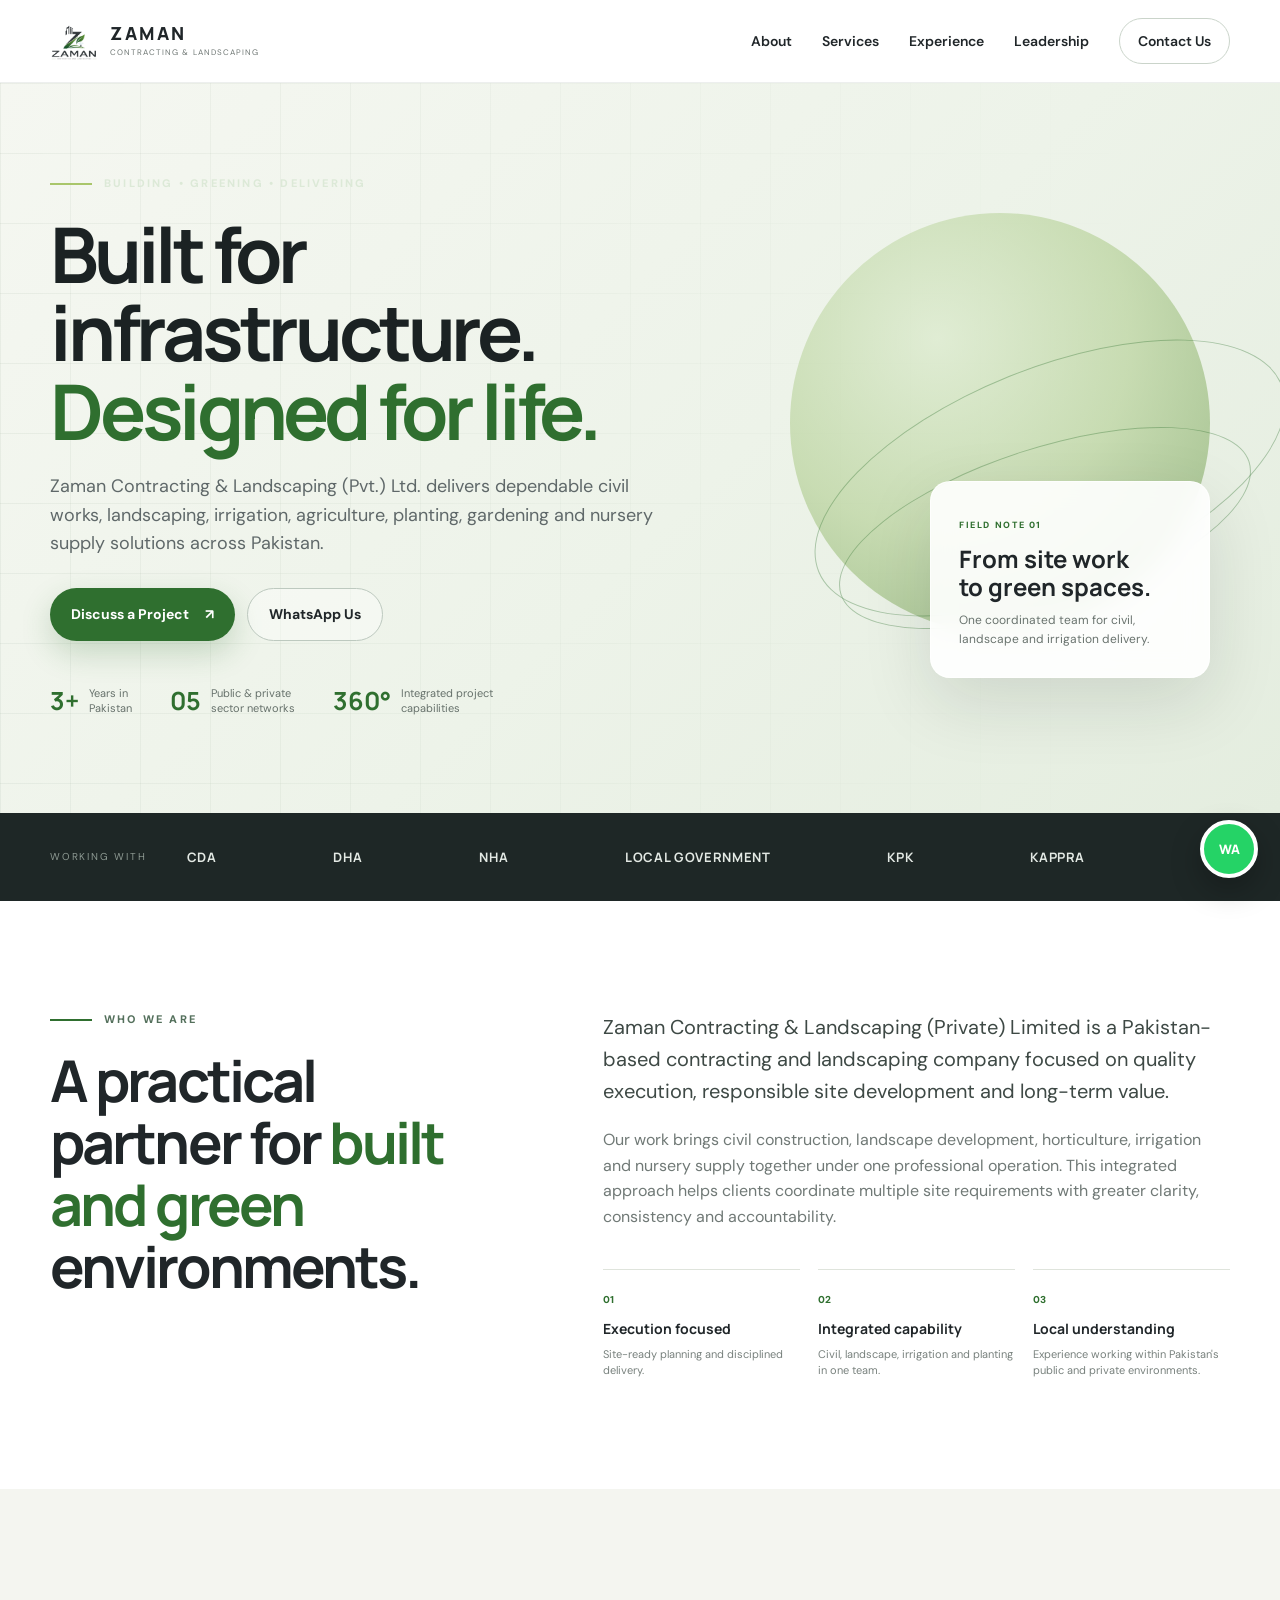
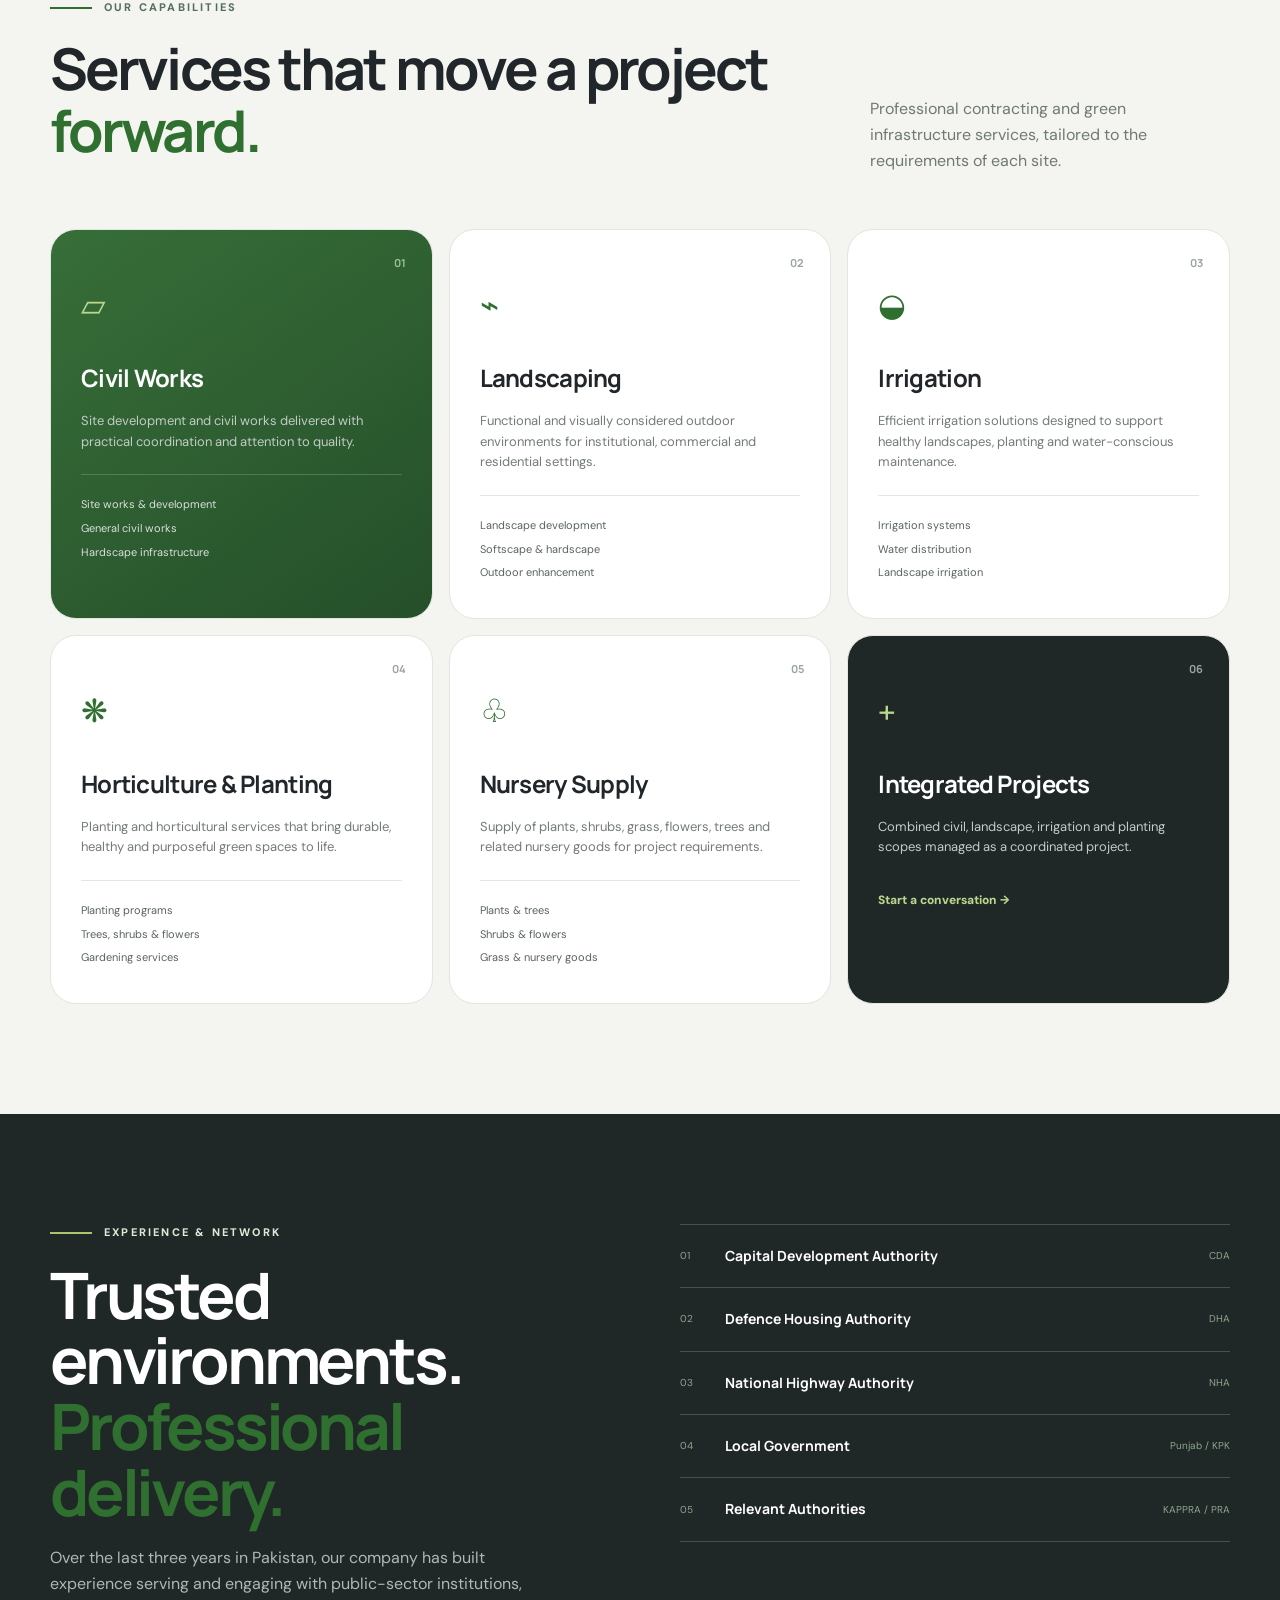
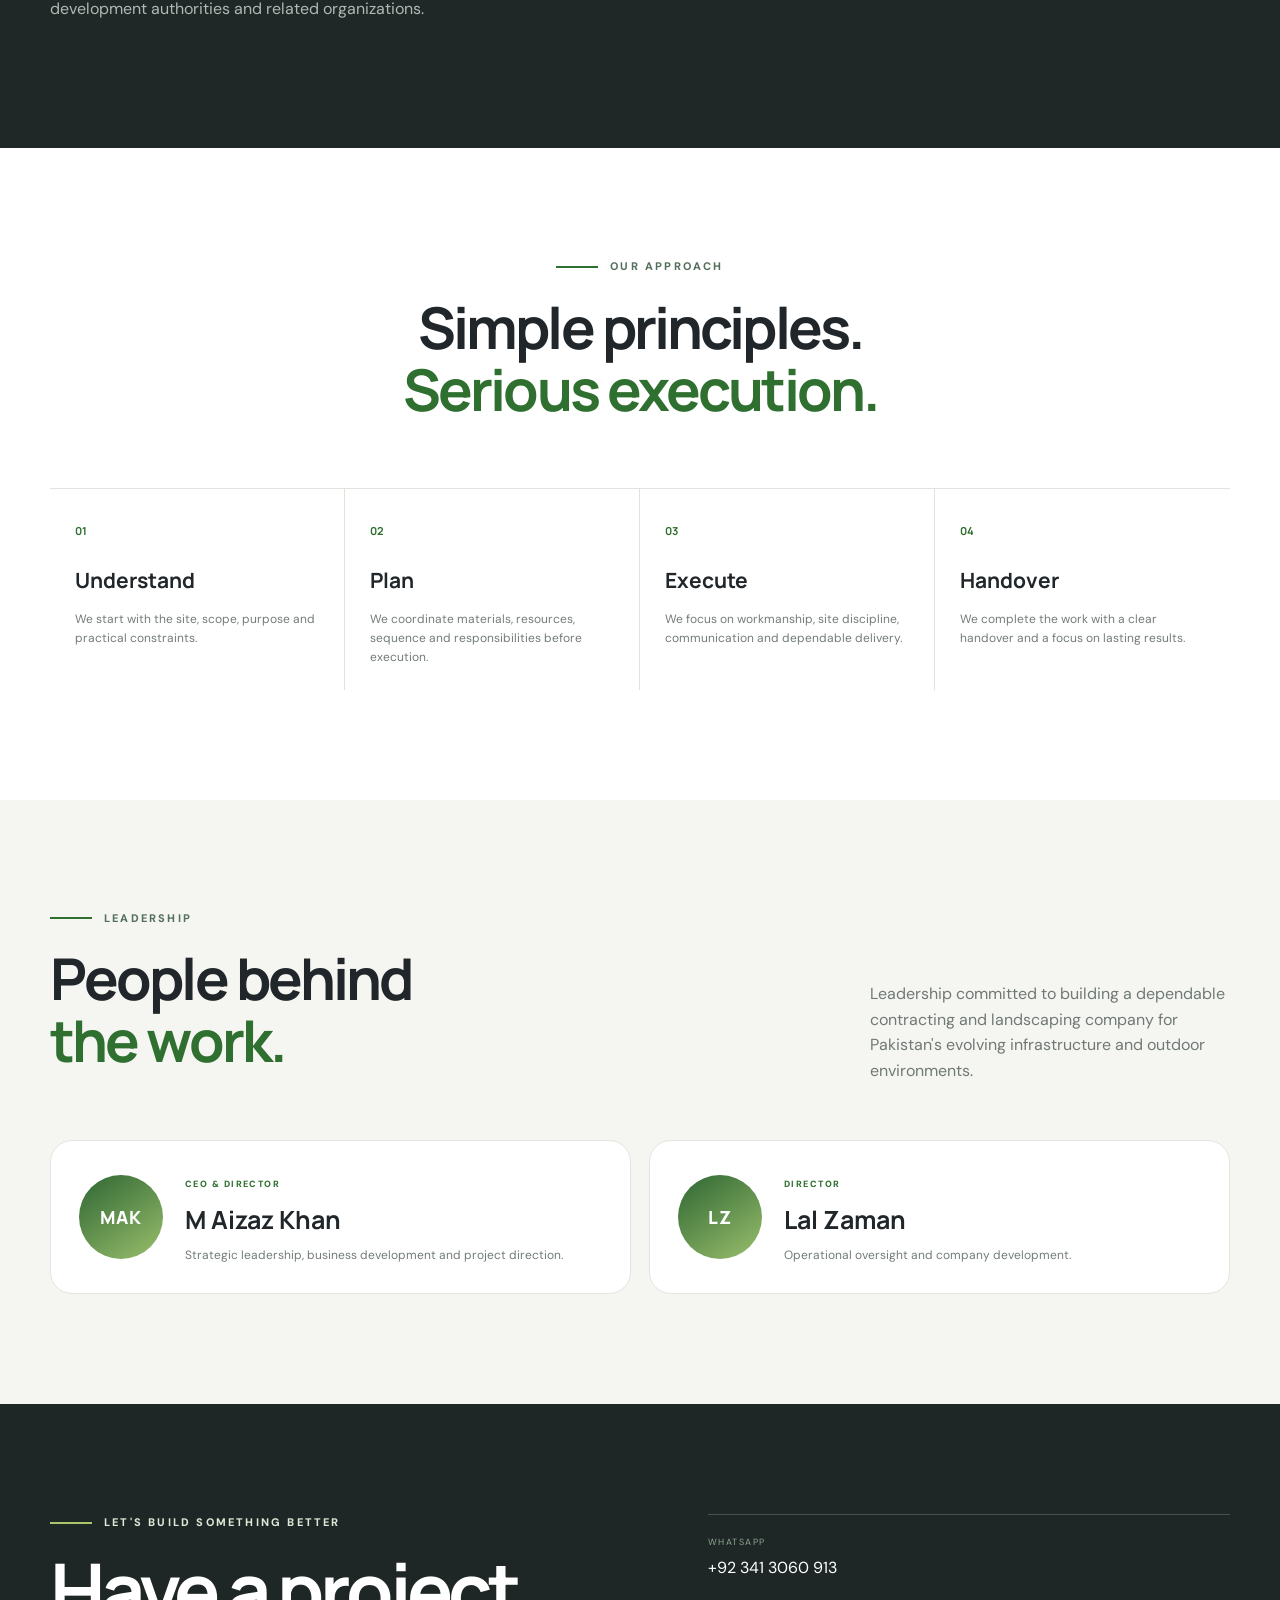
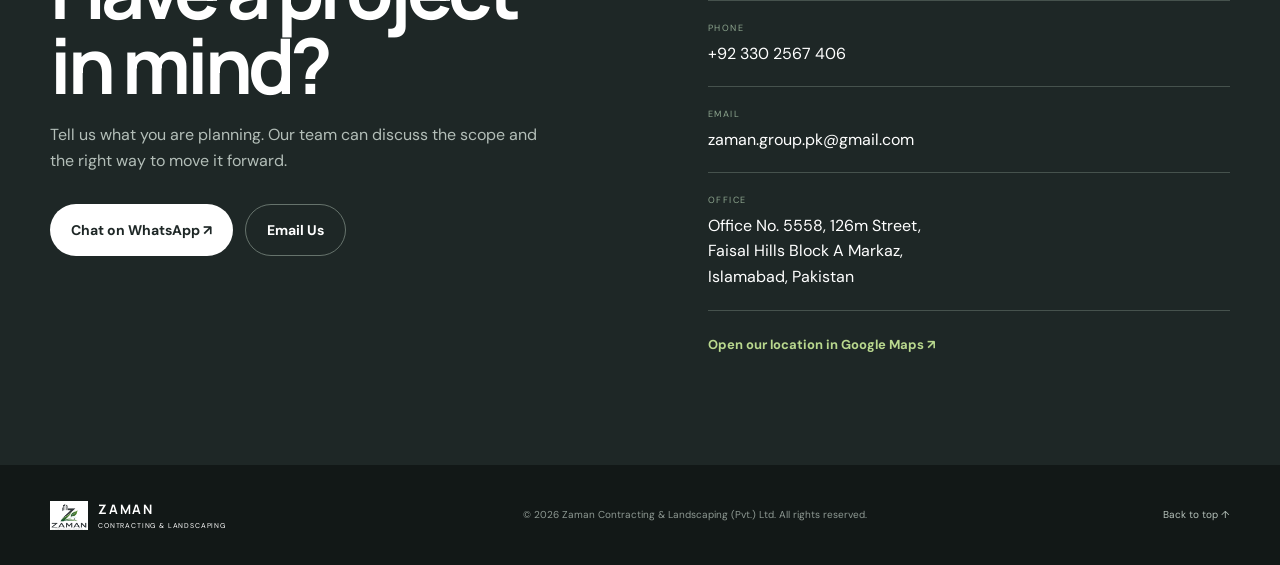
==== index.html @ 6e35d8ca "Add files via upload" ====
<!DOCTYPE html>
<html lang="en">
<head>
  <meta charset="UTF-8">
  <meta name="viewport" content="width=device-width, initial-scale=1.0">
  <meta name="description" content="Zaman Contracting & Landscaping (Private) Limited — Civil works, landscaping, agriculture, planting, gardening, irrigation and nursery supply services in Pakistan.">
  <meta name="theme-color" content="#1f4d2d">
  <title>Zaman Contracting & Landscaping (Pvt.) Ltd.</title>
  <link rel="icon" type="image/png" href="assets/logo.png">
  <link rel="preconnect" href="https://fonts.googleapis.com">
  <link rel="preconnect" href="https://fonts.gstatic.com" crossorigin>
  <link href="https://fonts.googleapis.com/css2?family=DM+Sans:wght@400;500;600;700&family=Manrope:wght@500;600;700;800&display=swap" rel="stylesheet">
  <link rel="stylesheet" href="styles.css">
</head>
<body>
  <header class="site-header" id="top">
    <div class="container nav-wrap">
      <a class="brand" href="#home" aria-label="Zaman Contracting & Landscaping home">
        <img src="assets/logo.png" alt="Zaman Contracting & Landscaping logo">
        <span>
          <strong>ZAMAN</strong>
          <small>CONTRACTING & LANDSCAPING</small>
        </span>
      </a>
      <button class="nav-toggle" aria-label="Open navigation" aria-expanded="false">
        <span></span><span></span><span></span>
      </button>
      <nav class="nav" aria-label="Main navigation">
        <a href="#about">About</a>
        <a href="#services">Services</a>
        <a href="#sectors">Experience</a>
        <a href="#leadership">Leadership</a>
        <a href="#contact" class="nav-cta">Contact Us</a>
      </nav>
    </div>
  </header>

  <main>
    <section class="hero" id="home">
      <div class="hero-grid"></div>
      <div class="container hero-content">
        <div class="hero-copy">
          <div class="eyebrow"><span></span> BUILDING • GREENING • DELIVERING</div>
          <h1>Built for infrastructure.<br><em>Designed for life.</em></h1>
          <p class="hero-text">Zaman Contracting & Landscaping (Pvt.) Ltd. delivers dependable civil works, landscaping, irrigation, agriculture, planting, gardening and nursery supply solutions across Pakistan.</p>
          <div class="hero-actions">
            <a class="btn btn-primary" href="#contact">Discuss a Project <span>↗</span></a>
            <a class="btn btn-ghost" href="https://wa.me/923413060913" target="_blank" rel="noopener">WhatsApp Us</a>
          </div>
          <div class="hero-proof">
            <div><strong>3+</strong><span>Years in<br>Pakistan</span></div>
            <div><strong>05</strong><span>Public & private<br>sector networks</span></div>
            <div><strong>360°</strong><span>Integrated project<br>capabilities</span></div>
          </div>
        </div>
        <div class="hero-mark" aria-hidden="true">
          <div class="orb"></div>
          <div class="line line-a"></div>
          <div class="line line-b"></div>
          <div class="hero-card">
            <span>FIELD NOTE 01</span>
            <strong>From site work<br>to green spaces.</strong>
            <p>One coordinated team for civil, landscape and irrigation delivery.</p>
          </div>
        </div>
      </div>
    </section>

    <section class="trust-strip">
      <div class="container trust-inner">
        <span>WORKING WITH</span>
        <div class="trust-items">
          <b>CDA</b><b>DHA</b><b>NHA</b><b>LOCAL GOVERNMENT</b><b>KPK</b><b>KAPPRA</b><b>PRA</b>
        </div>
      </div>
    </section>

    <section class="section about" id="about">
      <div class="container two-col">
        <div class="section-intro">
          <div class="eyebrow dark"><span></span> WHO WE ARE</div>
          <h2>A practical partner for <em>built and green</em> environments.</h2>
        </div>
        <div class="about-copy">
          <p class="lead">Zaman Contracting & Landscaping (Private) Limited is a Pakistan-based contracting and landscaping company focused on quality execution, responsible site development and long-term value.</p>
          <p>Our work brings civil construction, landscape development, horticulture, irrigation and nursery supply together under one professional operation. This integrated approach helps clients coordinate multiple site requirements with greater clarity, consistency and accountability.</p>
          <div class="about-points">
            <div><span>01</span><strong>Execution focused</strong><small>Site-ready planning and disciplined delivery.</small></div>
            <div><span>02</span><strong>Integrated capability</strong><small>Civil, landscape, irrigation and planting in one team.</small></div>
            <div><span>03</span><strong>Local understanding</strong><small>Experience working within Pakistan's public and private environments.</small></div>
          </div>
        </div>
      </div>
    </section>

    <section class="section services" id="services">
      <div class="container">
        <div class="section-head">
          <div>
            <div class="eyebrow dark"><span></span> OUR CAPABILITIES</div>
            <h2>Services that move a project <em>forward.</em></h2>
          </div>
          <p>Professional contracting and green infrastructure services, tailored to the requirements of each site.</p>
        </div>
        <div class="service-grid">
          <article class="service-card featured">
            <div class="service-no">01</div>
            <div class="service-icon">▱</div>
            <h3>Civil Works</h3>
            <p>Site development and civil works delivered with practical coordination and attention to quality.</p>
            <ul><li>Site works & development</li><li>General civil works</li><li>Hardscape infrastructure</li></ul>
          </article>
          <article class="service-card">
            <div class="service-no">02</div>
            <div class="service-icon">⌁</div>
            <h3>Landscaping</h3>
            <p>Functional and visually considered outdoor environments for institutional, commercial and residential settings.</p>
            <ul><li>Landscape development</li><li>Softscape & hardscape</li><li>Outdoor enhancement</li></ul>
          </article>
          <article class="service-card">
            <div class="service-no">03</div>
            <div class="service-icon">◒</div>
            <h3>Irrigation</h3>
            <p>Efficient irrigation solutions designed to support healthy landscapes, planting and water-conscious maintenance.</p>
            <ul><li>Irrigation systems</li><li>Water distribution</li><li>Landscape irrigation</li></ul>
          </article>
          <article class="service-card">
            <div class="service-no">04</div>
            <div class="service-icon">❋</div>
            <h3>Horticulture & Planting</h3>
            <p>Planting and horticultural services that bring durable, healthy and purposeful green spaces to life.</p>
            <ul><li>Planting programs</li><li>Trees, shrubs & flowers</li><li>Gardening services</li></ul>
          </article>
          <article class="service-card">
            <div class="service-no">05</div>
            <div class="service-icon">♧</div>
            <h3>Nursery Supply</h3>
            <p>Supply of plants, shrubs, grass, flowers, trees and related nursery goods for project requirements.</p>
            <ul><li>Plants & trees</li><li>Shrubs & flowers</li><li>Grass & nursery goods</li></ul>
          </article>
          <article class="service-card dark-card">
            <div class="service-no">06</div>
            <div class="service-icon">+</div>
            <h3>Integrated Projects</h3>
            <p>Combined civil, landscape, irrigation and planting scopes managed as a coordinated project.</p>
            <a href="#contact">Start a conversation →</a>
          </article>
        </div>
      </div>
    </section>

    <section class="section experience" id="sectors">
      <div class="container">
        <div class="experience-panel">
          <div class="experience-main">
            <div class="eyebrow"><span></span> EXPERIENCE & NETWORK</div>
            <h2>Trusted environments.<br><em>Professional delivery.</em></h2>
            <p>Over the last three years in Pakistan, our company has built experience serving and engaging with public-sector institutions, development authorities and related organizations.</p>
          </div>
          <div class="experience-list">
            <div><span>01</span><strong>Capital Development Authority</strong><small>CDA</small></div>
            <div><span>02</span><strong>Defence Housing Authority</strong><small>DHA</small></div>
            <div><span>03</span><strong>National Highway Authority</strong><small>NHA</small></div>
            <div><span>04</span><strong>Local Government</strong><small>Punjab / KPK</small></div>
            <div><span>05</span><strong>Relevant Authorities</strong><small>KAPPRA / PRA</small></div>
          </div>
        </div>
      </div>
    </section>

    <section class="section approach">
      <div class="container">
        <div class="section-head centered">
          <div>
            <div class="eyebrow dark"><span></span> OUR APPROACH</div>
            <h2>Simple principles.<br><em>Serious execution.</em></h2>
          </div>
        </div>
        <div class="approach-grid">
          <div><span>01</span><h3>Understand</h3><p>We start with the site, scope, purpose and practical constraints.</p></div>
          <div><span>02</span><h3>Plan</h3><p>We coordinate materials, resources, sequence and responsibilities before execution.</p></div>
          <div><span>03</span><h3>Execute</h3><p>We focus on workmanship, site discipline, communication and dependable delivery.</p></div>
          <div><span>04</span><h3>Handover</h3><p>We complete the work with a clear handover and a focus on lasting results.</p></div>
        </div>
      </div>
    </section>

    <section class="section leadership" id="leadership">
      <div class="container">
        <div class="section-head">
          <div>
            <div class="eyebrow dark"><span></span> LEADERSHIP</div>
            <h2>People behind<br><em>the work.</em></h2>
          </div>
          <p>Leadership committed to building a dependable contracting and landscaping company for Pakistan's evolving infrastructure and outdoor environments.</p>
        </div>
        <div class="leaders">
          <div class="leader-card">
            <div class="portrait">MAK</div>
            <div><span>CEO & DIRECTOR</span><h3>M Aizaz Khan</h3><p>Strategic leadership, business development and project direction.</p></div>
          </div>
          <div class="leader-card">
            <div class="portrait">LZ</div>
            <div><span>DIRECTOR</span><h3>Lal Zaman</h3><p>Operational oversight and company development.</p></div>
          </div>
        </div>
      </div>
    </section>

    <section class="section contact" id="contact">
      <div class="container contact-grid">
        <div class="contact-main">
          <div class="eyebrow"><span></span> LET'S BUILD SOMETHING BETTER</div>
          <h2>Have a project<br>in mind?</h2>
          <p>Tell us what you are planning. Our team can discuss the scope and the right way to move it forward.</p>
          <div class="contact-actions">
            <a class="btn btn-light" href="https://wa.me/923413060913" target="_blank" rel="noopener">Chat on WhatsApp ↗</a>
            <a class="btn btn-outline-light" href="mailto:zaman.group.pk@gmail.com">Email Us</a>
          </div>
        </div>
        <div class="contact-details">
          <div class="detail"><span>WHATSAPP</span><a href="https://wa.me/923413060913" target="_blank" rel="noopener">+92 341 3060 913</a></div>
          <div class="detail"><span>PHONE</span><a href="tel:+923302567406">+92 330 2567 406</a></div>
          <div class="detail"><span>EMAIL</span><a href="mailto:zaman.group.pk@gmail.com">zaman.group.pk@gmail.com</a></div>
          <div class="detail"><span>OFFICE</span><p>Office No. 5558, 126m Street,<br>Faisal Hills Block A Markaz,<br>Islamabad, Pakistan</p></div>
          <a class="map-link" href="https://share.google/Nuiy6eiO5ZxaZCkcG" target="_blank" rel="noopener">Open our location in Google Maps ↗</a>
        </div>
      </div>
    </section>
  </main>

  <footer class="footer">
    <div class="container footer-inner">
      <div class="footer-brand">
        <img src="assets/logo.png" alt="">
        <div><strong>ZAMAN</strong><span>CONTRACTING & LANDSCAPING</span></div>
      </div>
      <p>© <span id="year"></span> Zaman Contracting & Landscaping (Pvt.) Ltd. All rights reserved.</p>
      <a href="#top">Back to top ↑</a>
    </div>
  </footer>

  <a class="floating-wa" href="https://wa.me/923413060913" target="_blank" rel="noopener" aria-label="Chat with Zaman Contracting & Landscaping on WhatsApp">WA</a>
  <script src="script.js"></script>
</body>
</html>
---- styles.css ----
:root{
  --ink:#202629;--muted:#687174;--green:#2f6f2f;--green2:#5f963f;--lime:#a9c66b;
  --cream:#f4f5f0;--line:#dfe4dc;--white:#fff;--dark:#171c1c;
  --shadow:0 24px 70px rgba(20,32,28,.12);--radius:26px;
}
*{box-sizing:border-box}html{scroll-behavior:smooth}body{margin:0;color:var(--ink);font-family:"DM Sans",Arial,sans-serif;background:#fff;line-height:1.6}
a{text-decoration:none;color:inherit}.container{width:min(1180px,calc(100% - 44px));margin:auto}
.site-header{position:sticky;top:0;z-index:50;background:rgba(255,255,255,.9);backdrop-filter:blur(16px);border-bottom:1px solid rgba(31,52,40,.08)}
.nav-wrap{height:82px;display:flex;align-items:center;justify-content:space-between}
.brand{display:flex;align-items:center;gap:12px}.brand img{width:48px;height:48px;object-fit:contain}.brand span{display:flex;flex-direction:column}.brand strong{font:800 18px/1 "Manrope";letter-spacing:.14em}.brand small{font-size:8px;letter-spacing:.13em;color:#707875;margin-top:4px}
.nav{display:flex;align-items:center;gap:30px;font-size:14px;font-weight:600}.nav a{transition:.25s}.nav a:hover{color:var(--green)}.nav-cta{padding:11px 18px;border:1px solid #cad4ca;border-radius:99px}
.nav-toggle{display:none;border:0;background:none;padding:8px}.nav-toggle span{display:block;width:25px;height:2px;background:var(--ink);margin:5px}
.hero{min-height:730px;background:linear-gradient(135deg,#f5f7f1 0%,#edf3e9 55%,#e4eddf 100%);position:relative;overflow:hidden}
.hero-grid{position:absolute;inset:0;background-image:linear-gradient(rgba(48,83,54,.055) 1px,transparent 1px),linear-gradient(90deg,rgba(48,83,54,.055) 1px,transparent 1px);background-size:70px 70px;mask-image:linear-gradient(to right,black,transparent 90%)}
.hero-content{min-height:730px;display:grid;grid-template-columns:1.05fr .95fr;align-items:center;gap:30px;position:relative}
.eyebrow{display:flex;align-items:center;gap:12px;font-size:11px;font-weight:800;letter-spacing:.2em;color:#dce9d7}.eyebrow span{width:42px;height:2px;background:var(--lime)}.eyebrow.dark{color:#54705c}.eyebrow.dark span{background:var(--green)}
h1,h2,h3,strong{font-family:"Manrope",Arial,sans-serif}h1{font-size:clamp(48px,6vw,82px);line-height:1.02;letter-spacing:-.055em;margin:22px 0;color:#1b2223}h1 em,h2 em{font-style:normal;color:var(--green)}
.hero-text{max-width:630px;font-size:18px;color:#5f6869}.hero-actions{display:flex;gap:12px;margin:30px 0 40px}.btn{display:inline-flex;align-items:center;justify-content:center;gap:16px;padding:14px 21px;border-radius:99px;font-weight:700;font-size:14px;transition:.25s}.btn-primary{background:var(--green);color:#fff;box-shadow:0 12px 30px rgba(47,111,47,.22)}.btn-primary:hover{transform:translateY(-2px);background:#245a27}.btn-ghost{border:1px solid #bdc9bf;background:rgba(255,255,255,.35)}.btn-ghost:hover{background:#fff}
.hero-proof{display:flex;gap:38px}.hero-proof div{display:flex;align-items:center;gap:10px}.hero-proof strong{font-size:25px;color:var(--green)}.hero-proof span{font-size:11px;line-height:1.3;color:#66716b}
.hero-mark{height:570px;position:relative}.orb{position:absolute;width:420px;height:420px;border-radius:50%;background:radial-gradient(circle at 35% 30%,#d9e9c9,#b5d096 48%,#6f9b53 100%);right:20px;top:50px;opacity:.65}.line{position:absolute;border:1px solid rgba(47,111,47,.35);border-radius:50%}.line-a{width:500px;height:220px;right:-70px;top:205px;transform:rotate(-22deg)}.line-b{width:430px;height:160px;right:-30px;top:285px;transform:rotate(-18deg)}.hero-card{position:absolute;right:20px;bottom:55px;width:280px;padding:28px;background:rgba(255,255,255,.9);backdrop-filter:blur(12px);border:1px solid rgba(255,255,255,.7);box-shadow:var(--shadow);border-radius:20px}.hero-card span{font-size:9px;letter-spacing:.18em;color:var(--green);font-weight:800}.hero-card strong{display:block;font-size:24px;line-height:1.15;margin:10px 0}.hero-card p{font-size:12px;color:#69736e;margin:0}
.trust-strip{background:#1e2726;color:#dbe2dc}.trust-inner{min-height:88px;display:flex;align-items:center;gap:40px}.trust-inner>span{font-size:10px;letter-spacing:.18em;color:#8e9a93;white-space:nowrap}.trust-items{display:flex;justify-content:space-between;align-items:center;gap:25px;width:100%;flex-wrap:wrap}.trust-items b{font:700 13px "Manrope";letter-spacing:.05em;color:#e3e9e4}
.section{padding:110px 0}.two-col{display:grid;grid-template-columns:.85fr 1.15fr;gap:90px}.section-intro h2,.section-head h2{font-size:clamp(38px,4.5vw,62px);line-height:1.08;letter-spacing:-.05em;margin:20px 0}.about-copy .lead{font-size:20px;color:#3e4945;margin-top:0}.about-copy>p:not(.lead){color:#707976}.about-points{display:grid;grid-template-columns:repeat(3,1fr);gap:18px;margin-top:40px}.about-points div{border-top:1px solid var(--line);padding-top:15px}.about-points span{font-size:10px;color:var(--green);font-weight:800}.about-points strong{display:block;font-size:14px;margin:7px 0}.about-points small{display:block;color:#78817d;font-size:11px;line-height:1.45}
.services{background:var(--cream)}.section-head{display:flex;justify-content:space-between;gap:50px;align-items:end;margin-bottom:48px}.section-head>p{max-width:360px;color:#707975;margin:0 0 8px}.service-grid{display:grid;grid-template-columns:repeat(3,1fr);gap:16px}.service-card{background:#fff;border:1px solid #e1e6df;border-radius:var(--radius);padding:30px;min-height:330px;position:relative;transition:.3s}.service-card:hover{transform:translateY(-5px);box-shadow:var(--shadow)}.service-card.featured{background:linear-gradient(145deg,#376e38,#254f2a);color:#fff}.service-card.dark-card{background:#202827;color:#fff}.service-no{position:absolute;right:26px;top:25px;font:700 11px "Manrope";color:#9aa59e}.featured .service-no{color:#9bc08e}.service-icon{font-size:32px;margin:20px 0 28px;color:var(--green)}.featured .service-icon,.dark-card .service-icon{color:#b9d88e}.service-card h3{font-size:24px;margin:0 0 10px;letter-spacing:-.03em}.service-card p{font-size:13px;color:#737c77}.featured p,.dark-card p{color:#c2ccc5}.service-card ul{list-style:none;padding:0;margin:22px 0 0;border-top:1px solid #e3e7e2;padding-top:15px}.featured ul{border-color:rgba(255,255,255,.18)}.service-card li{font-size:11px;margin:6px 0;color:#59635e}.featured li,.dark-card li{color:#d9e1dc}.dark-card a{display:inline-block;margin-top:20px;color:#b9d88e;font-size:12px;font-weight:800}
.experience{background:#202827;color:#fff}.experience-panel{display:grid;grid-template-columns:1fr 1fr;gap:80px}.experience-main h2{font-size:clamp(42px,5vw,66px);line-height:1.03;letter-spacing:-.05em;margin:20px 0}.experience-main p{max-width:510px;color:#aeb9b3}.experience-list{border-top:1px solid #46524d}.experience-list div{display:grid;grid-template-columns:45px 1fr 90px;align-items:center;padding:20px 0;border-bottom:1px solid #46524d}.experience-list span{font-size:10px;color:#8ea68f}.experience-list strong{font-size:14px}.experience-list small{text-align:right;color:#8ea68f;font-size:10px}
.centered{justify-content:center;text-align:center}.centered .eyebrow{justify-content:center}.approach-grid{display:grid;grid-template-columns:repeat(4,1fr);border-top:1px solid var(--line);margin-top:20px}.approach-grid div{padding:28px 25px 10px;border-right:1px solid var(--line)}.approach-grid div:last-child{border-right:0}.approach-grid span{font:700 11px "Manrope";color:var(--green)}.approach-grid h3{font-size:21px;margin:22px 0 7px}.approach-grid p{font-size:12px;color:#737c77}
.leadership{background:#f5f6f2}.leaders{display:grid;grid-template-columns:1fr 1fr;gap:18px}.leader-card{background:#fff;border:1px solid #e1e6df;border-radius:22px;padding:28px;display:flex;gap:22px;align-items:center}.portrait{width:84px;height:84px;border-radius:50%;display:grid;place-items:center;background:linear-gradient(145deg,#2e6633,#9abf6c);color:#fff;font:800 18px "Manrope";letter-spacing:.05em}.leader-card span{font-size:9px;letter-spacing:.16em;color:var(--green);font-weight:800}.leader-card h3{font-size:25px;margin:6px 0}.leader-card p{font-size:12px;color:#737c77;margin:0}
.contact{background:#1e2726;color:#fff}.contact-grid{display:grid;grid-template-columns:1.05fr .95fr;gap:80px}.contact-main h2{font-size:clamp(48px,6vw,78px);line-height:.98;letter-spacing:-.055em;margin:20px 0}.contact-main p{max-width:500px;color:#b3beb8}.contact-actions{display:flex;gap:12px;margin-top:30px}.btn-light{background:#fff;color:#1e2726}.btn-outline-light{border:1px solid #66736c}.contact-details{border-top:1px solid #46524d}.detail{padding:20px 0;border-bottom:1px solid #46524d}.detail span{display:block;font-size:9px;letter-spacing:.17em;color:#8ea68f;margin-bottom:5px}.detail a,.detail p{font-size:16px;margin:0}.detail a:hover{color:#b9d88e}.map-link{display:block;margin-top:24px;color:#b9d88e;font-size:13px;font-weight:700}
.footer{background:#121817;color:#8e9993}.footer-inner{min-height:100px;display:flex;align-items:center;justify-content:space-between;gap:20px}.footer-brand{display:flex;align-items:center;gap:10px;color:#fff}.footer-brand img{width:38px;height:38px;object-fit:contain}.footer-brand div{display:flex;flex-direction:column}.footer-brand strong{font-size:13px;letter-spacing:.14em}.footer-brand span{font-size:7px;letter-spacing:.12em}.footer p,.footer a{font-size:10px}.footer a{color:#b6c2bb}.floating-wa{position:fixed;right:22px;bottom:22px;z-index:60;width:58px;height:58px;border-radius:50%;display:grid;place-items:center;background:#25d366;color:#fff;font:800 13px "Manrope";box-shadow:0 12px 30px rgba(0,0,0,.25);border:4px solid #fff}.floating-wa:hover{transform:scale(1.05)}
@media(max-width:900px){.nav{gap:16px}.hero-content{grid-template-columns:1fr}.hero-mark{display:none}.hero{min-height:650px}.hero-content{min-height:650px}.two-col,.experience-panel,.contact-grid{grid-template-columns:1fr;gap:45px}.service-grid{grid-template-columns:repeat(2,1fr)}.approach-grid{grid-template-columns:repeat(2,1fr)}.approach-grid div:nth-child(2){border-right:0}.approach-grid div:nth-child(-n+2){border-bottom:1px solid var(--line)}.leaders{grid-template-columns:1fr}.section-head{align-items:start;flex-direction:column;gap:15px}}
@media(max-width:680px){.container{width:min(100% - 30px,1180px)}.nav{display:none;position:absolute;top:82px;left:0;right:0;padding:18px;background:#fff;border-bottom:1px solid var(--line);flex-direction:column;align-items:stretch}.nav.open{display:flex}.nav a{padding:10px}.nav-toggle{display:block}.brand small{font-size:7px}.hero h1{font-size:49px}.hero-text{font-size:16px}.hero-proof{gap:20px;flex-wrap:wrap}.trust-inner{padding:20px 0;align-items:start;flex-direction:column;gap:12px}.trust-items{gap:12px}.section{padding:80px 0}.service-grid,.about-points{grid-template-columns:1fr}.service-card{min-height:0}.approach-grid{grid-template-columns:1fr}.approach-grid div{border-right:0!important;border-bottom:1px solid var(--line)}.approach-grid div:last-child{border-bottom:0}.footer-inner{padding:24px 0;flex-direction:column;align-items:flex-start}.contact-actions{flex-direction:column;align-items:stretch}.btn{width:100%}}
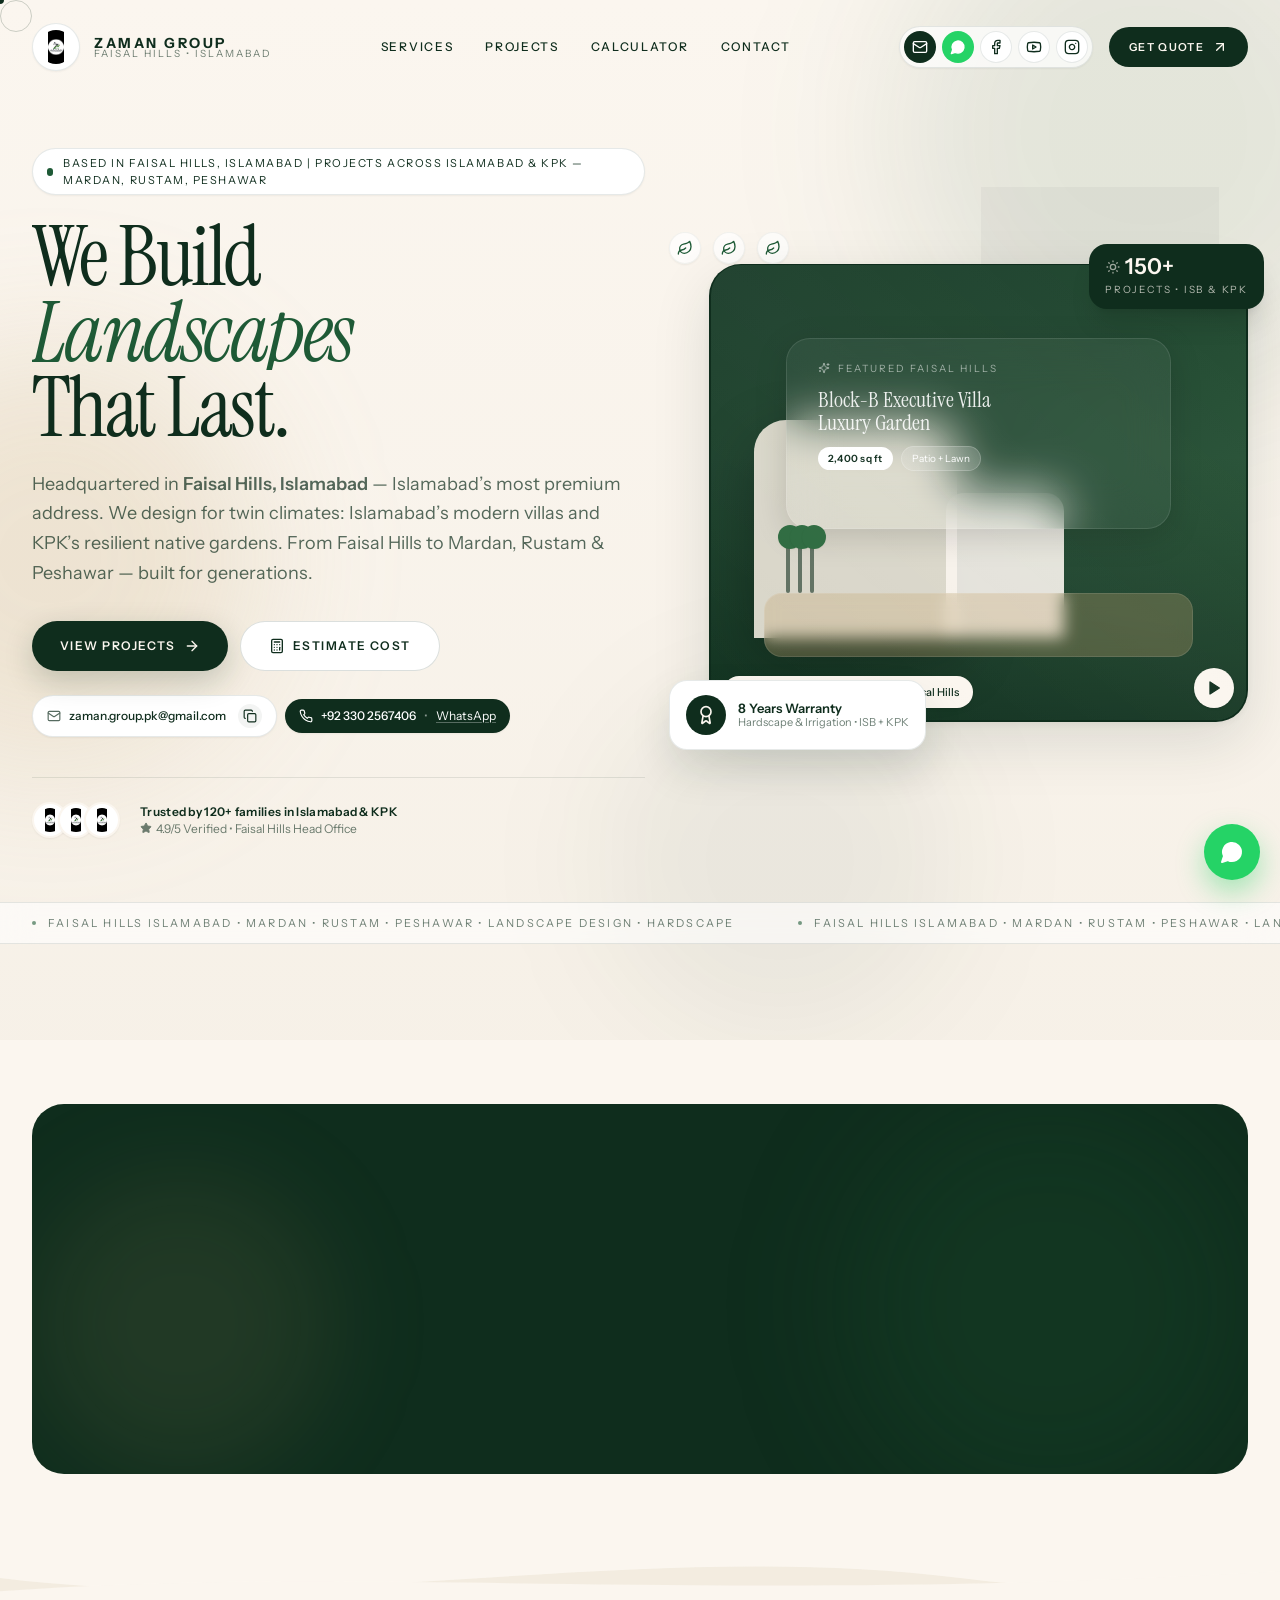
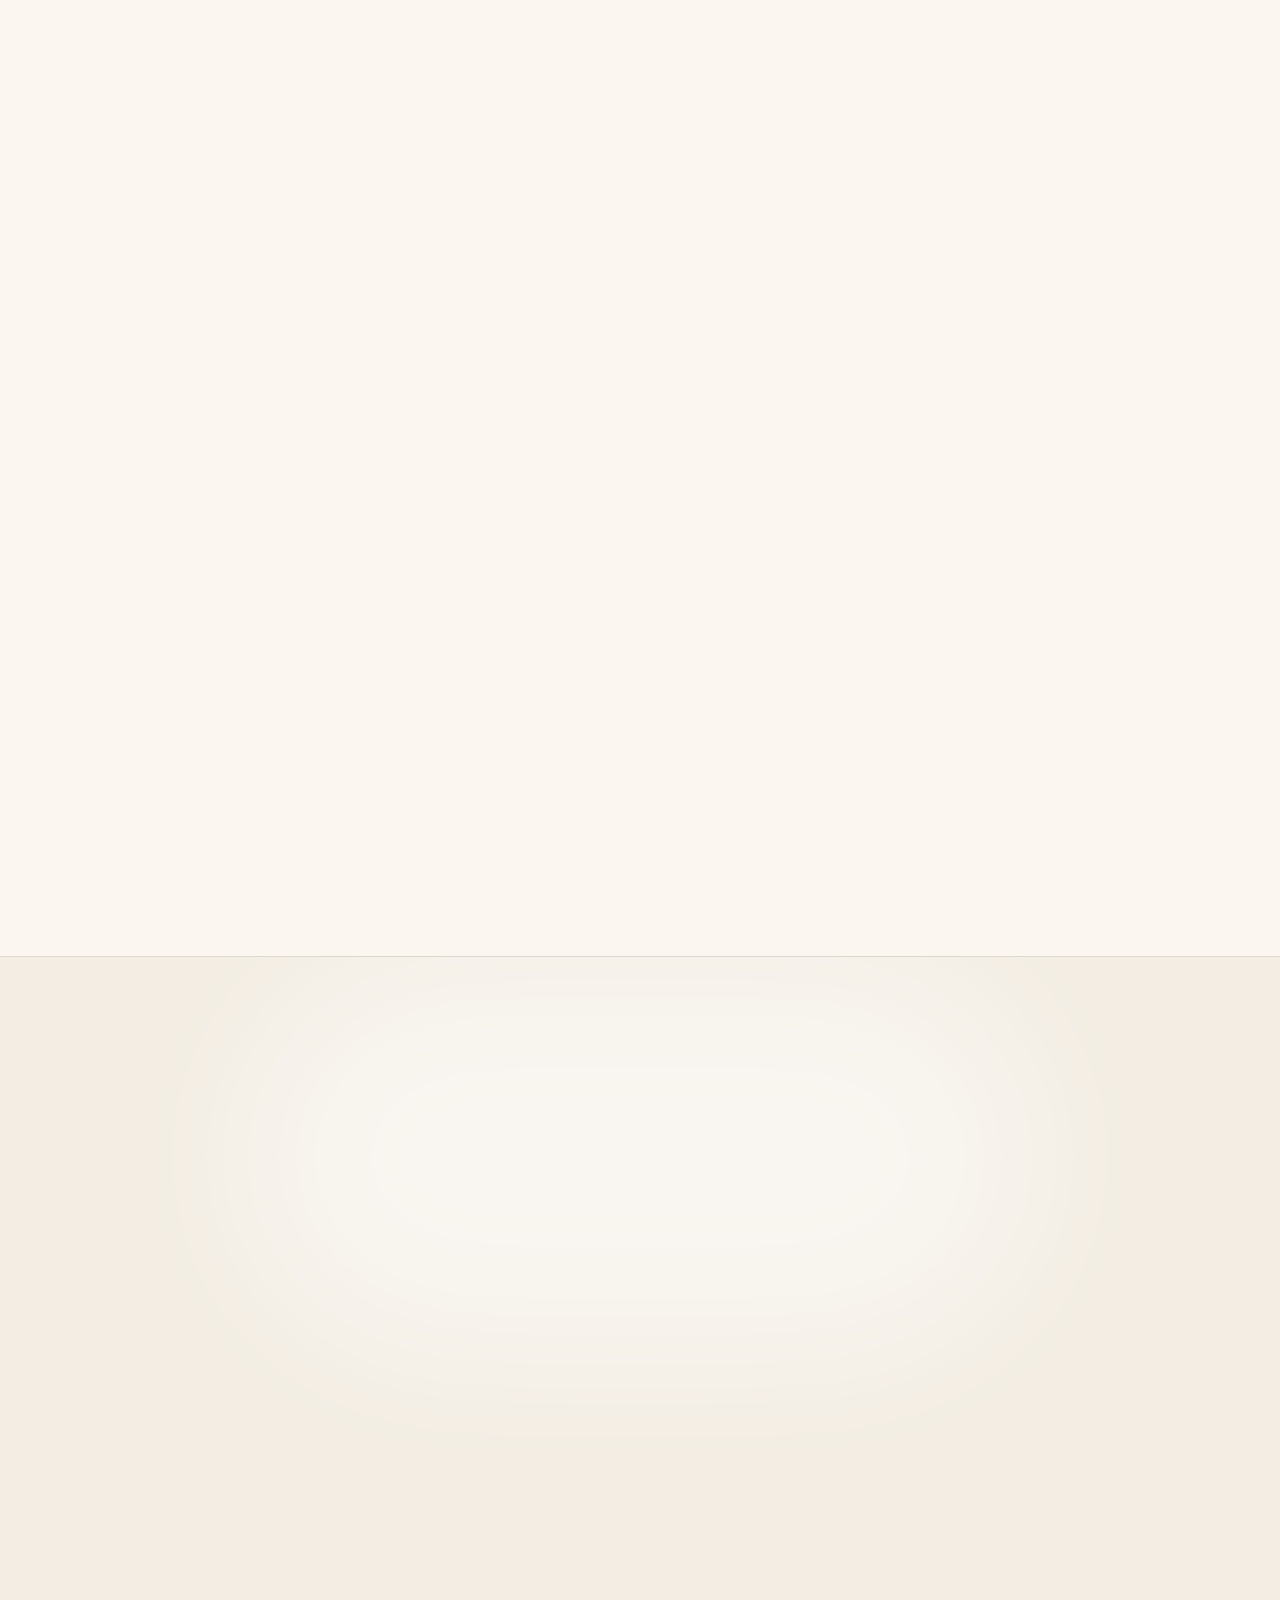
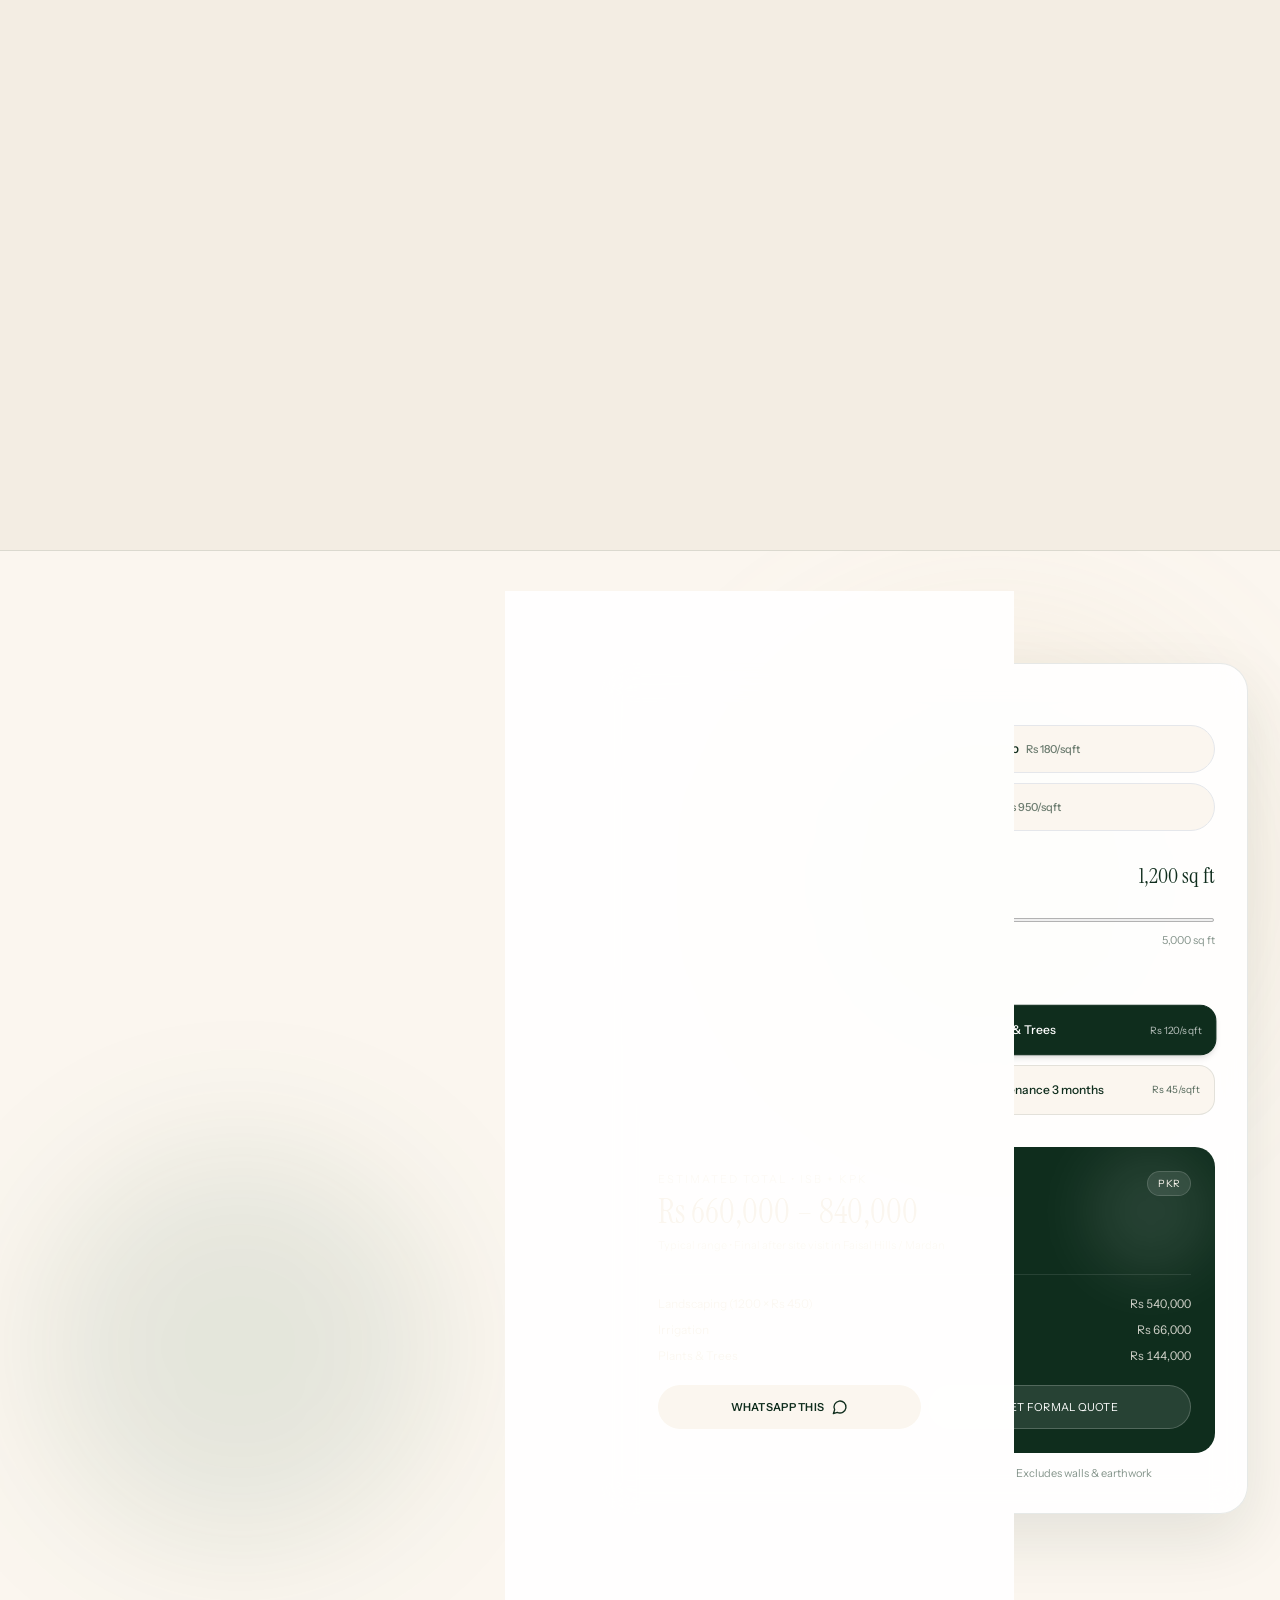
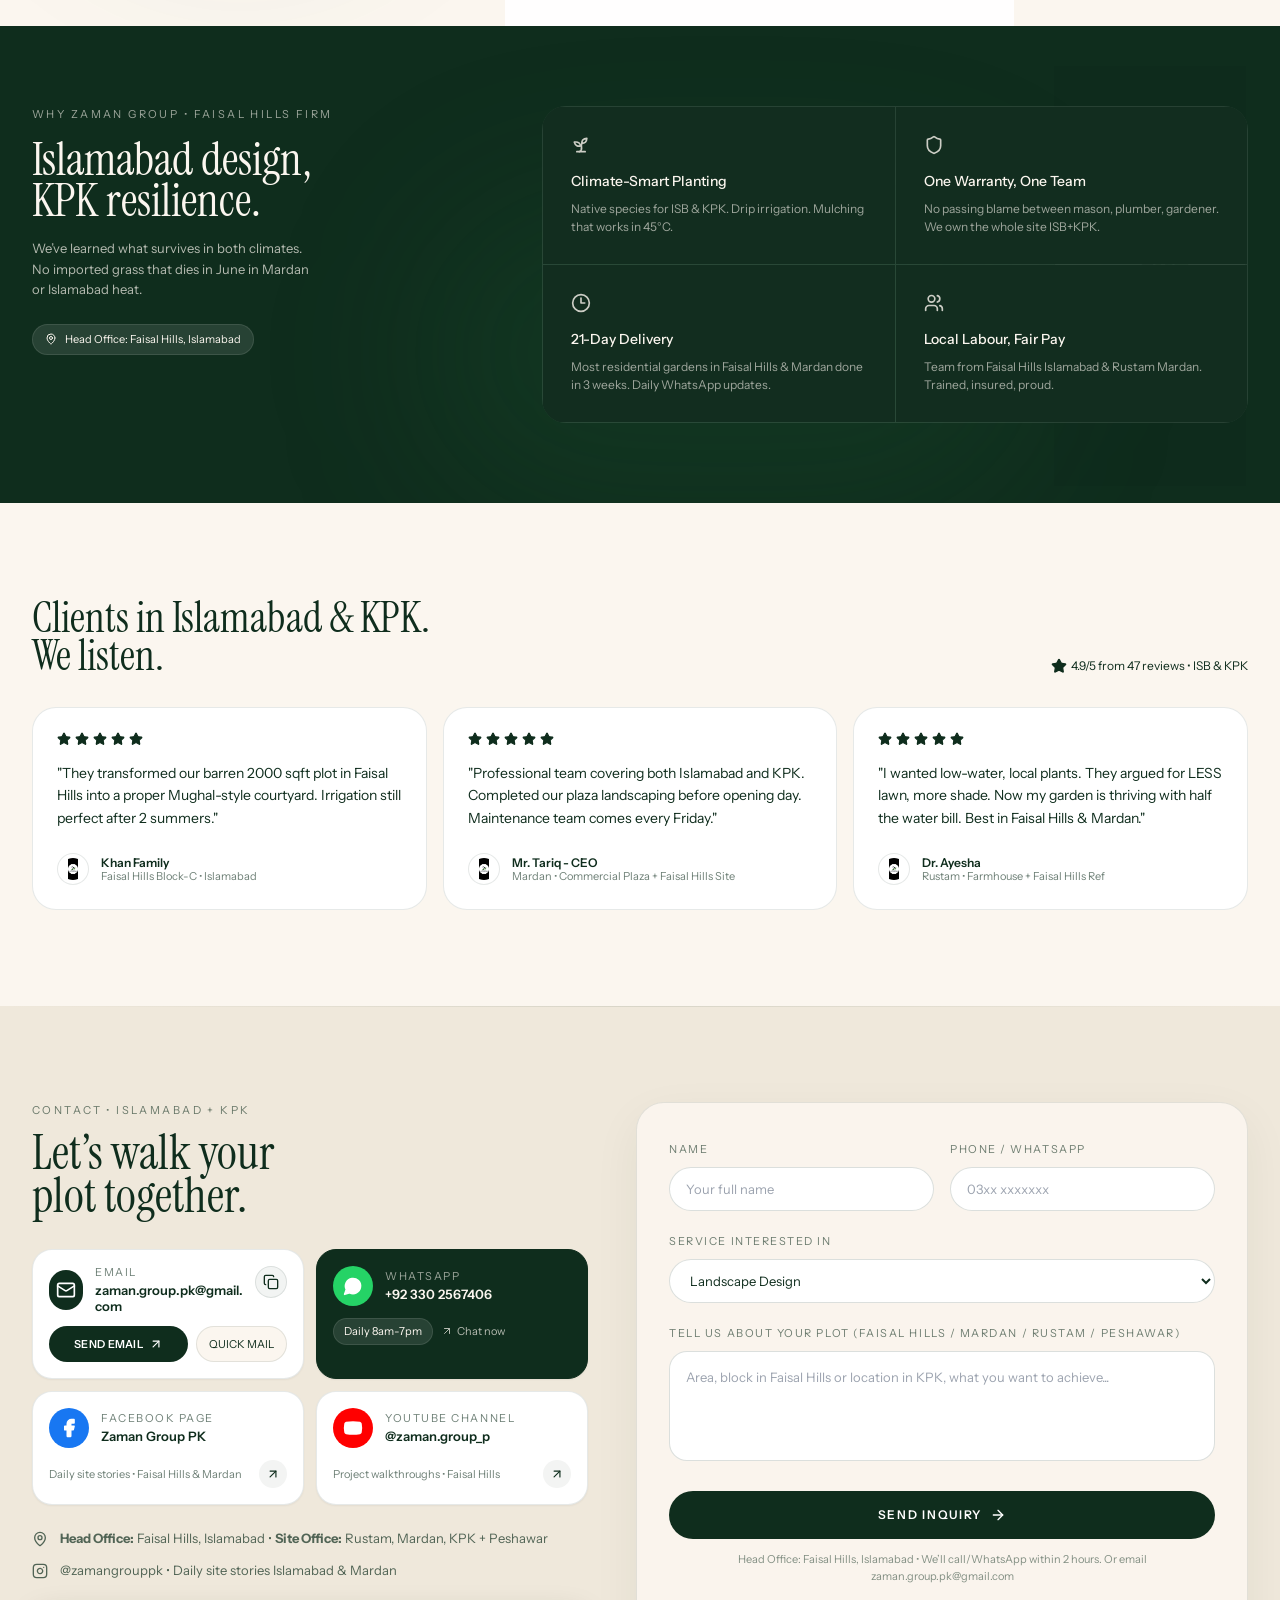
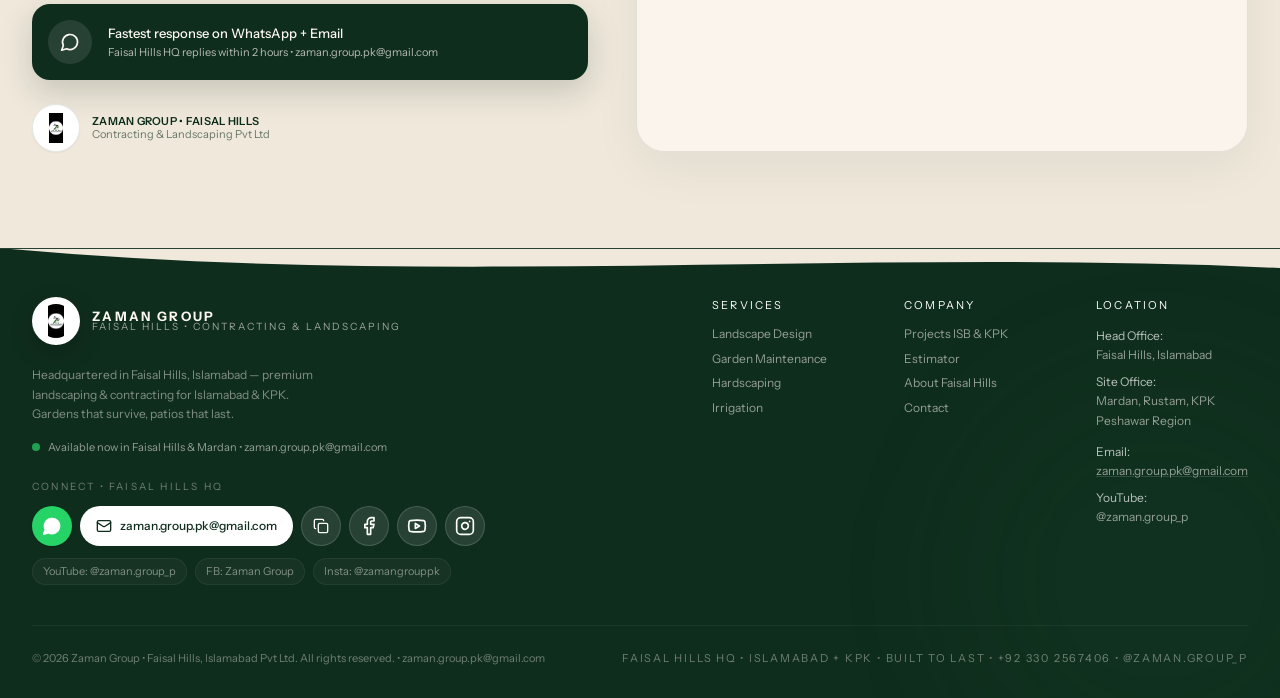
==== commit 523a1723: "Add files via upload" ====
--- a/index.html
+++ b/index.html
@@ -2,245 +2,37 @@
 <html lang="en">
 <head>
   <meta charset="UTF-8">
-  <meta name="viewport" content="width=device-width, initial-scale=1.0">
-  <meta name="description" content="Zaman Contracting & Landscaping (Private) Limited — Civil works, landscaping, agriculture, planting, gardening, irrigation and nursery supply services in Pakistan.">
-  <meta name="theme-color" content="#1f4d2d">
-  <title>Zaman Contracting & Landscaping (Pvt.) Ltd.</title>
-  <link rel="icon" type="image/png" href="assets/logo.png">
-  <link rel="preconnect" href="https://fonts.googleapis.com">
-  <link rel="preconnect" href="https://fonts.gstatic.com" crossorigin>
-  <link href="https://fonts.googleapis.com/css2?family=DM+Sans:wght@400;500;600;700&family=Manrope:wght@500;600;700;800&display=swap" rel="stylesheet">
-  <link rel="stylesheet" href="styles.css">
+  <meta name="viewport" content="width=device-width, initial-scale=1">
+  <title>React Artifact</title>
+  <style>*,:after,:before{--tw-border-spacing-x:0;--tw-border-spacing-y:0;--tw-translate-x:0;--tw-translate-y:0;--tw-rotate:0;--tw-skew-x:0;--tw-skew-y:0;--tw-scale-x:1;--tw-scale-y:1;--tw-pan-x: ;--tw-pan-y: ;--tw-pinch-zoom: ;--tw-scroll-snap-strictness:proximity;--tw-gradient-from-position: ;--tw-gradient-via-position: ;--tw-gradient-to-position: ;--tw-ordinal: ;--tw-slashed-zero: ;--tw-numeric-figure: ;--tw-numeric-spacing: ;--tw-numeric-fraction: ;--tw-ring-inset: ;--tw-ring-offset-width:0px;--tw-ring-offset-color:#fff;--tw-ring-color:rgba(59,130,246,.5);--tw-ring-offset-shadow:0 0 #0000;--tw-ring-shadow:0 0 #0000;--tw-shadow:0 0 #0000;--tw-shadow-colored:0 0 #0000;--tw-blur: ;--tw-brightness: ;--tw-contrast: ;--tw-grayscale: ;--tw-hue-rotate: ;--tw-invert: ;--tw-saturate: ;--tw-sepia: ;--tw-drop-shadow: ;--tw-backdrop-blur: ;--tw-backdrop-brightness: ;--tw-backdrop-contrast: ;--tw-backdrop-grayscale: ;--tw-backdrop-hue-rotate: ;--tw-backdrop-invert: ;--tw-backdrop-opacity: ;--tw-backdrop-saturate: ;--tw-backdrop-sepia: ;--tw-contain-size: ;--tw-contain-layout: ;--tw-contain-paint: ;--tw-contain-style: }::backdrop{--tw-border-spacing-x:0;--tw-border-spacing-y:0;--tw-translate-x:0;--tw-translate-y:0;--tw-rotate:0;--tw-skew-x:0;--tw-skew-y:0;--tw-scale-x:1;--tw-scale-y:1;--tw-pan-x: ;--tw-pan-y: ;--tw-pinch-zoom: ;--tw-scroll-snap-strictness:proximity;--tw-gradient-from-position: ;--tw-gradient-via-position: ;--tw-gradient-to-position: ;--tw-ordinal: ;--tw-slashed-zero: ;--tw-numeric-figure: ;--tw-numeric-spacing: ;--tw-numeric-fraction: ;--tw-ring-inset: ;--tw-ring-offset-width:0px;--tw-ring-offset-color:#fff;--tw-ring-color:rgba(59,130,246,.5);--tw-ring-offset-shadow:0 0 #0000;--tw-ring-shadow:0 0 #0000;--tw-shadow:0 0 #0000;--tw-shadow-colored:0 0 #0000;--tw-blur: ;--tw-brightness: ;--tw-contrast: ;--tw-grayscale: ;--tw-hue-rotate: ;--tw-invert: ;--tw-saturate: ;--tw-sepia: ;--tw-drop-shadow: ;--tw-backdrop-blur: ;--tw-backdrop-brightness: ;--tw-backdrop-contrast: ;--tw-backdrop-grayscale: ;--tw-backdrop-hue-rotate: ;--tw-backdrop-invert: ;--tw-backdrop-opacity: ;--tw-backdrop-saturate: ;--tw-backdrop-sepia: ;--tw-contain-size: ;--tw-contain-layout: ;--tw-contain-paint: ;--tw-contain-style: }/*! tailwindcss v3.4.18 | MIT License | https://tailwindcss.com*/*,:after,:before{box-sizing:border-box;border:0 solid #e5e7eb}:after,:before{--tw-content:""}:host,html{line-height:1.5;-webkit-text-size-adjust:100%;-moz-tab-size:4;-o-tab-size:4;tab-size:4;font-family:ui-sans-serif,system-ui,sans-serif,Apple Color Emoji,Segoe UI Emoji,Segoe UI Symbol,Noto Color Emoji;font-feature-settings:normal;font-variation-settings:normal;-webkit-tap-highlight-color:transparent}body{line-height:inherit}hr{height:0;color:inherit;border-top-width:1px}abbr:where([title]){-webkit-text-decoration:underline dotted;text-decoration:underline dotted}h1,h2,h3,h4,h5,h6{font-size:inherit;font-weight:inherit}a{color:inherit;text-decoration:inherit}b,strong{font-weight:bolder}code,kbd,pre,samp{font-family:ui-monospace,SFMono-Regular,Menlo,Monaco,Consolas,Liberation Mono,Courier New,monospace;font-feature-settings:normal;font-variation-settings:normal;font-size:1em}small{font-size:80%}sub,sup{font-size:75%;line-height:0;position:relative;vertical-align:baseline}sub{bottom:-.25em}sup{top:-.5em}table{text-indent:0;border-color:inherit;border-collapse:collapse}button,input,optgroup,select,textarea{font-family:inherit;font-feature-settings:inherit;font-variation-settings:inherit;font-size:100%;font-weight:inherit;line-height:inherit;letter-spacing:inherit;color:inherit;margin:0;padding:0}button,select{text-transform:none}button,input:where([type=button]),input:where([type=reset]),input:where([type=submit]){-webkit-appearance:button;background-color:transparent;background-image:none}:-moz-focusring{outline:auto}:-moz-ui-invalid{box-shadow:none}progress{vertical-align:baseline}::-webkit-inner-spin-button,::-webkit-outer-spin-button{height:auto}[type=search]{-webkit-appearance:textfield;outline-offset:-2px}::-webkit-search-decoration{-webkit-appearance:none}::-webkit-file-upload-button{-webkit-appearance:button;font:inherit}summary{display:list-item}blockquote,dd,dl,figure,h1,h2,h3,h4,h5,h6,hr,p,pre{margin:0}fieldset{margin:0}fieldset,legend{padding:0}menu,ol,ul{list-style:none;margin:0;padding:0}dialog{padding:0}textarea{resize:vertical}input::-moz-placeholder,textarea::-moz-placeholder{opacity:1;color:#9ca3af}input::placeholder,textarea::placeholder{opacity:1;color:#9ca3af}[role=button],button{cursor:pointer}:disabled{cursor:default}audio,canvas,embed,iframe,img,object,svg,video{display:block;vertical-align:middle}img,video{max-width:100%;height:auto}[hidden]:where(:not([hidden=until-found])){display:none}.container{width:100%}@media (min-width:640px){.container{max-width:640px}}@media (min-width:768px){.container{max-width:768px}}@media (min-width:1024px){.container{max-width:1024px}}@media (min-width:1280px){.container{max-width:1280px}}@media (min-width:1536px){.container{max-width:1536px}}.pointer-events-none{pointer-events:none}.static{position:static}.fixed{position:fixed}.absolute{position:absolute}.relative{position:relative}.inset-0{inset:0}.inset-\[1\.5px\]{inset:1.5px}.-bottom-1{bottom:-.25rem}.-bottom-20{bottom:-5rem}.-bottom-7{bottom:-1.75rem}.-left-2{left:-.5rem}.-left-3{left:-.75rem}.-left-40{left:-10rem}.-left-6{left:-1.5rem}.-right-20{right:-5rem}.-right-3{right:-.75rem}.-right-32{right:-8rem}.-top-3{top:-.75rem}.-top-32{top:-8rem}.-top-5{top:-1.25rem}.-top-8{top:-2rem}.bottom-0{bottom:0}.bottom-20{bottom:5rem}.bottom-3{bottom:.75rem}.bottom-5{bottom:1.25rem}.bottom-\[14\%\]{bottom:14%}.bottom-\[18\%\]{bottom:18%}.bottom-\[28\%\]{bottom:28%}.left-0{left:0}.left-1\/2{left:50%}.left-1\/3{left:33.333333%}.left-10{left:2.5rem}.left-3{left:.75rem}.left-\[10\%\]{left:10%}.left-\[14\%\]{left:14%}.left-\[20\%\]{left:20%}.left-\[44\%\]{left:44%}.left-\[8\%\]{left:8%}.right-0{right:0}.right-1\/4{right:25%}.right-10{right:2.5rem}.right-3{right:.75rem}.right-5{right:1.25rem}.right-\[-80px\]{right:-80px}.right-\[10\%\]{right:10%}.right-\[64px\]{right:64px}.top-0{top:0}.top-1\/2{top:50%}.top-1\/3{top:33.333333%}.top-10{top:2.5rem}.top-20{top:5rem}.top-\[16\%\]{top:16%}.top-\[18\%\]{top:18%}.top-\[20\%\]{top:20%}.top-\[3px\]{top:3px}.z-10{z-index:10}.z-50{z-index:50}.z-\[100\]{z-index:100}.z-\[60\]{z-index:60}.z-\[9998\]{z-index:9998}.z-\[9999\]{z-index:9999}.mx-8{margin-left:2rem;margin-right:2rem}.mx-auto{margin-left:auto;margin-right:auto}.-mt-\[1px\]{margin-top:-1px}.mb-10{margin-bottom:2.5rem}.mb-3{margin-bottom:.75rem}.mb-4{margin-bottom:1rem}.mb-6{margin-bottom:1.5rem}.mb-8{margin-bottom:2rem}.ml-1{margin-left:.25rem}.mr-1{margin-right:.25rem}.mt-0\.5{margin-top:.125rem}.mt-1{margin-top:.25rem}.mt-10{margin-top:2.5rem}.mt-12{margin-top:3rem}.mt-2{margin-top:.5rem}.mt-3{margin-top:.75rem}.mt-4{margin-top:1rem}.mt-5{margin-top:1.25rem}.mt-6{margin-top:1.5rem}.mt-7{margin-top:1.75rem}.mt-8{margin-top:2rem}.block{display:block}.flex{display:flex}.inline-flex{display:inline-flex}.grid{display:grid}.hidden{display:none}.aspect-\[4\/3\.1\]{aspect-ratio:4/3.1}.aspect-\[4\/3\.2\]{aspect-ratio:4/3.2}.h-1{height:.25rem}.h-10{height:2.5rem}.h-11{height:2.75rem}.h-12{height:3rem}.h-14{height:3.5rem}.h-2{height:.5rem}.h-2\/3{height:66.666667%}.h-3{height:.75rem}.h-3\.5{height:.875rem}.h-32{height:8rem}.h-4{height:1rem}.h-5{height:1.25rem}.h-6{height:1.5rem}.h-7{height:1.75rem}.h-8{height:2rem}.h-9{height:2.25rem}.h-\[1\.5px\]{height:1.5px}.h-\[14\%\]{height:14%}.h-\[1px\]{height:1px}.h-\[2px\]{height:2px}.h-\[300px\]{height:300px}.h-\[32\%\]{height:32%}.h-\[360px\]{height:360px}.h-\[3px\]{height:3px}.h-\[400px\]{height:400px}.h-\[40px\]{height:40px}.h-\[42\%\]{height:42%}.h-\[420px\]{height:420px}.h-\[48\%\]{height:48%}.h-\[48px\]{height:48px}.h-\[500px\]{height:500px}.h-\[50px\]{height:50px}.h-\[520px\]{height:520px}.h-\[56px\]{height:56px}.h-\[58\%\]{height:58%}.h-\[60px\]{height:60px}.h-\[92px\]{height:92px}.h-full{height:100%}.max-h-0{max-height:0}.max-h-\[520px\]{max-height:520px}.min-h-\[110px\]{min-height:110px}.min-h-\[48px\]{min-height:48px}.min-h-screen{min-height:100vh}.w-0{width:0}.w-1{width:.25rem}.w-10{width:2.5rem}.w-11{width:2.75rem}.w-12{width:3rem}.w-14{width:3.5rem}.w-2{width:.5rem}.w-2\/3{width:66.666667%}.w-24{width:6rem}.w-3{width:.75rem}.w-3\.5{width:.875rem}.w-32{width:8rem}.w-4{width:1rem}.w-5{width:1.25rem}.w-6{width:1.5rem}.w-7{width:1.75rem}.w-8{width:2rem}.w-9{width:2.25rem}.w-\[22\%\]{width:22%}.w-\[300px\]{width:300px}.w-\[360px\]{width:360px}.w-\[38\%\]{width:38%}.w-\[400px\]{width:400px}.w-\[420px\]{width:420px}.w-\[48px\]{width:48px}.w-\[500px\]{width:500px}.w-\[520px\]{width:520px}.w-\[56px\]{width:56px}.w-\[600px\]{width:600px}.w-\[72\%\]{width:72%}.w-\[800px\]{width:800px}.w-\[92px\]{width:92px}.w-full{width:100%}.max-w-\[1280px\]{max-width:1280px}.max-w-\[32ch\]{max-width:32ch}.max-w-\[36ch\]{max-width:36ch}.max-w-\[38ch\]{max-width:38ch}.max-w-\[42ch\]{max-width:42ch}.max-w-\[52ch\]{max-width:52ch}.flex-1{flex:1 1 0%}.shrink{flex-shrink:1}.shrink-0{flex-shrink:0}.origin-left{transform-origin:left}.\!translate-y-0{--tw-translate-y:0px!important;transform:translate(var(--tw-translate-x),var(--tw-translate-y)) rotate(var(--tw-rotate)) skewX(var(--tw-skew-x)) skewY(var(--tw-skew-y)) scaleX(var(--tw-scale-x)) scaleY(var(--tw-scale-y))!important}.-translate-x-1\/2{--tw-translate-x:-50%}.-translate-x-1\/2,.-translate-y-1\/2{transform:translate(var(--tw-translate-x),var(--tw-translate-y)) rotate(var(--tw-rotate)) skewX(var(--tw-skew-x)) skewY(var(--tw-skew-y)) scaleX(var(--tw-scale-x)) scaleY(var(--tw-scale-y))}.-translate-y-1\/2{--tw-translate-y:-50%}.-translate-y-\[2px\]{--tw-translate-y:-2px}.-translate-y-\[2px\],.translate-y-0{transform:translate(var(--tw-translate-x),var(--tw-translate-y)) rotate(var(--tw-rotate)) skewX(var(--tw-skew-x)) skewY(var(--tw-skew-y)) scaleX(var(--tw-scale-x)) scaleY(var(--tw-scale-y))}.translate-y-0{--tw-translate-y:0px}.translate-y-\[3px\]{--tw-translate-y:3px}.-rotate-45,.translate-y-\[3px\]{transform:translate(var(--tw-translate-x),var(--tw-translate-y)) rotate(var(--tw-rotate)) skewX(var(--tw-skew-x)) skewY(var(--tw-skew-y)) scaleX(var(--tw-scale-x)) scaleY(var(--tw-scale-y))}.-rotate-45{--tw-rotate:-45deg}.rotate-45{--tw-rotate:45deg}.rotate-45,.scale-100{transform:translate(var(--tw-translate-x),var(--tw-translate-y)) rotate(var(--tw-rotate)) skewX(var(--tw-skew-x)) skewY(var(--tw-skew-y)) scaleX(var(--tw-scale-x)) scaleY(var(--tw-scale-y))}.scale-100{--tw-scale-x:1;--tw-scale-y:1}.scale-\[1\.01\]{--tw-scale-x:1.01;--tw-scale-y:1.01}.scale-\[1\.01\],.scale-\[1\.02\]{transform:translate(var(--tw-translate-x),var(--tw-translate-y)) rotate(var(--tw-rotate)) skewX(var(--tw-skew-x)) skewY(var(--tw-skew-y)) scaleX(var(--tw-scale-x)) scaleY(var(--tw-scale-y))}.scale-\[1\.02\]{--tw-scale-x:1.02;--tw-scale-y:1.02}.transform{transform:translate(var(--tw-translate-x),var(--tw-translate-y)) rotate(var(--tw-rotate)) skewX(var(--tw-skew-x)) skewY(var(--tw-skew-y)) scaleX(var(--tw-scale-x)) scaleY(var(--tw-scale-y))}@keyframes ping{75%,to{transform:scale(2);opacity:0}}.animate-ping{animation:ping 1s cubic-bezier(0,0,.2,1) infinite}@keyframes pulse{50%{opacity:.5}}.animate-pulse{animation:pulse 2s cubic-bezier(.4,0,.6,1) infinite}.cursor-pointer{cursor:pointer}.select-none{-webkit-user-select:none;-moz-user-select:none;user-select:none}.resize-none{resize:none}.grid-cols-2{grid-template-columns:repeat(2,minmax(0,1fr))}.grid-cols-3{grid-template-columns:repeat(3,minmax(0,1fr))}.flex-col{flex-direction:column}.flex-wrap{flex-wrap:wrap}.items-start{align-items:flex-start}.items-end{align-items:flex-end}.items-center{align-items:center}.justify-center{justify-content:center}.justify-between{justify-content:space-between}.gap-1{gap:.25rem}.gap-1\.5{gap:.375rem}.gap-10{gap:2.5rem}.gap-2{gap:.5rem}.gap-2\.5{gap:.625rem}.gap-3{gap:.75rem}.gap-3\.5{gap:.875rem}.gap-4{gap:1rem}.gap-5{gap:1.25rem}.gap-6{gap:1.5rem}.gap-8{gap:2rem}.gap-\[1px\]{gap:1px}.-space-x-2\.5>:not([hidden])~:not([hidden]){--tw-space-x-reverse:0;margin-right:calc(-.625rem*var(--tw-space-x-reverse));margin-left:calc(-.625rem*(1 - var(--tw-space-x-reverse)))}.space-y-1>:not([hidden])~:not([hidden]){--tw-space-y-reverse:0;margin-top:calc(.25rem*(1 - var(--tw-space-y-reverse)));margin-bottom:calc(.25rem*var(--tw-space-y-reverse))}.space-y-2>:not([hidden])~:not([hidden]){--tw-space-y-reverse:0;margin-top:calc(.5rem*(1 - var(--tw-space-y-reverse)));margin-bottom:calc(.5rem*var(--tw-space-y-reverse))}.space-y-3>:not([hidden])~:not([hidden]){--tw-space-y-reverse:0;margin-top:calc(.75rem*(1 - var(--tw-space-y-reverse)));margin-bottom:calc(.75rem*var(--tw-space-y-reverse))}.overflow-hidden{overflow:hidden}.overflow-x-hidden{overflow-x:hidden}.whitespace-nowrap{white-space:nowrap}.break-all{word-break:break-all}.rounded-\[16px\]{border-radius:16px}.rounded-\[18px\]{border-radius:18px}.rounded-\[20px\]{border-radius:20px}.rounded-\[22px\]{border-radius:22px}.rounded-\[24px\]{border-radius:24px}.rounded-\[28px\]{border-radius:28px}.rounded-\[30px\]{border-radius:30px}.rounded-\[32px\]{border-radius:32px}.rounded-full{border-radius:9999px}.rounded-t-\[18px\]{border-top-left-radius:18px;border-top-right-radius:18px}.rounded-t-\[32px\]{border-top-left-radius:32px;border-top-right-radius:32px}.border{border-width:1px}.border-2{border-width:2px}.border-y{border-top-width:1px}.border-b,.border-y{border-bottom-width:1px}.border-t{border-top-width:1px}.border-\[\#0f2d1d\]{--tw-border-opacity:1;border-color:rgb(15 45 29/var(--tw-border-opacity,1))}.border-\[\#0f2d1d\]\/10{border-color:rgba(15,45,29,.1)}.border-\[\#0f2d1d\]\/15{border-color:rgba(15,45,29,.15)}.border-\[\#0f2d1d\]\/20{border-color:rgba(15,45,29,.2)}.border-\[\#0f2d1d\]\/5{border-color:rgba(15,45,29,.05)}.border-\[\#fbf6ef\]{--tw-border-opacity:1;border-color:rgb(251 246 239/var(--tw-border-opacity,1))}.border-transparent{border-color:transparent}.border-white{--tw-border-opacity:1;border-color:rgb(255 255 255/var(--tw-border-opacity,1))}.border-white\/10{border-color:hsla(0,0%,100%,.1)}.border-white\/15{border-color:hsla(0,0%,100%,.15)}.border-white\/20{border-color:hsla(0,0%,100%,.2)}.bg-\[\#0f2d1d\]{--tw-bg-opacity:1;background-color:rgb(15 45 29/var(--tw-bg-opacity,1))}.bg-\[\#0f2d1d\]\/10{background-color:rgba(15,45,29,.1)}.bg-\[\#0f2d1d\]\/5{background-color:rgba(15,45,29,.05)}.bg-\[\#0f2d1d\]\/60{background-color:rgba(15,45,29,.6)}.bg-\[\#0f2d1d\]\/\[0\.06\]{background-color:rgba(15,45,29,.06)}.bg-\[\#122d1f\]{--tw-bg-opacity:1;background-color:rgb(18 45 31/var(--tw-bg-opacity,1))}.bg-\[\#1877F2\]{--tw-bg-opacity:1;background-color:rgb(24 119 242/var(--tw-bg-opacity,1))}.bg-\[\#1e5a36\]{--tw-bg-opacity:1;background-color:rgb(30 90 54/var(--tw-bg-opacity,1))}.bg-\[\#1e5a36\]\/10{background-color:rgba(30,90,54,.1)}.bg-\[\#1e5a36\]\/20{background-color:rgba(30,90,54,.2)}.bg-\[\#25D366\]{--tw-bg-opacity:1;background-color:rgb(37 211 102/var(--tw-bg-opacity,1))}.bg-\[\#2d6a3f\]{--tw-bg-opacity:1;background-color:rgb(45 106 63/var(--tw-bg-opacity,1))}.bg-\[\#FF0000\]{--tw-bg-opacity:1;background-color:rgb(255 0 0/var(--tw-bg-opacity,1))}.bg-\[\#c4a46d\]\/10{background-color:hsla(38,42%,60%,.1)}.bg-\[\#c4a46d\]\/20{background-color:hsla(38,42%,60%,.2)}.bg-\[\#c4a46d\]\/30{background-color:hsla(38,42%,60%,.3)}.bg-\[\#efe8db\]{--tw-bg-opacity:1;background-color:rgb(239 232 219/var(--tw-bg-opacity,1))}.bg-\[\#efe8db\]\/60{background-color:hsla(39,38%,90%,.6)}.bg-\[\#efe8db\]\/90{background-color:hsla(39,38%,90%,.9)}.bg-\[\#fbf6ef\]{--tw-bg-opacity:1;background-color:rgb(251 246 239/var(--tw-bg-opacity,1))}.bg-\[\#fbf6ef\]\/85{background-color:hsla(35,60%,96%,.85)}.bg-\[\#fbf6ef\]\/90{background-color:hsla(35,60%,96%,.9)}.bg-\[\#fbf6ef\]\/95{background-color:hsla(35,60%,96%,.95)}.bg-emerald-600{--tw-bg-opacity:1;background-color:rgb(5 150 105/var(--tw-bg-opacity,1))}.bg-transparent{background-color:transparent}.bg-white{--tw-bg-opacity:1;background-color:rgb(255 255 255/var(--tw-bg-opacity,1))}.bg-white\/10{background-color:hsla(0,0%,100%,.1)}.bg-white\/15{background-color:hsla(0,0%,100%,.15)}.bg-white\/5{background-color:hsla(0,0%,100%,.05)}.bg-white\/50{background-color:hsla(0,0%,100%,.5)}.bg-white\/60{background-color:hsla(0,0%,100%,.6)}.bg-white\/70{background-color:hsla(0,0%,100%,.7)}.bg-white\/80{background-color:hsla(0,0%,100%,.8)}.bg-white\/90{background-color:hsla(0,0%,100%,.9)}.bg-white\/\[0\.04\]{background-color:hsla(0,0%,100%,.04)}.bg-white\/\[0\.05\]{background-color:hsla(0,0%,100%,.05)}.bg-gradient-to-b{background-image:linear-gradient(to bottom,var(--tw-gradient-stops))}.bg-gradient-to-br{background-image:linear-gradient(to bottom right,var(--tw-gradient-stops))}.bg-gradient-to-r{background-image:linear-gradient(to right,var(--tw-gradient-stops))}.bg-gradient-to-t{background-image:linear-gradient(to top,var(--tw-gradient-stops))}.bg-gradient-to-tr{background-image:linear-gradient(to top right,var(--tw-gradient-stops))}.from-\[\#0f2d1d\]{--tw-gradient-from:#0f2d1d var(--tw-gradient-from-position);--tw-gradient-to:rgba(15,45,29,0) var(--tw-gradient-to-position);--tw-gradient-stops:var(--tw-gradient-from),var(--tw-gradient-to)}.from-\[\#1a3526\]{--tw-gradient-from:#1a3526 var(--tw-gradient-from-position);--tw-gradient-to:rgba(26,53,38,0) var(--tw-gradient-to-position);--tw-gradient-stops:var(--tw-gradient-from),var(--tw-gradient-to)}.from-\[\#1a3d2a\]{--tw-gradient-from:#1a3d2a var(--tw-gradient-from-position);--tw-gradient-to:rgba(26,61,42,0) var(--tw-gradient-to-position);--tw-gradient-stops:var(--tw-gradient-from),var(--tw-gradient-to)}.from-\[\#1e3a2e\]{--tw-gradient-from:#1e3a2e var(--tw-gradient-from-position);--tw-gradient-to:rgba(30,58,46,0) var(--tw-gradient-to-position);--tw-gradient-stops:var(--tw-gradient-from),var(--tw-gradient-to)}.from-\[\#1e5a36\]{--tw-gradient-from:#1e5a36 var(--tw-gradient-from-position);--tw-gradient-to:rgba(30,90,54,0) var(--tw-gradient-to-position);--tw-gradient-stops:var(--tw-gradient-from),var(--tw-gradient-to)}.from-\[\#1f3d2b\]{--tw-gradient-from:#1f3d2b var(--tw-gradient-from-position);--tw-gradient-to:rgba(31,61,43,0) var(--tw-gradient-to-position);--tw-gradient-stops:var(--tw-gradient-from),var(--tw-gradient-to)}.from-\[\#233d2e\]{--tw-gradient-from:#233d2e var(--tw-gradient-from-position);--tw-gradient-to:rgba(35,61,46,0) var(--tw-gradient-to-position);--tw-gradient-stops:var(--tw-gradient-from),var(--tw-gradient-to)}.from-\[\#243d2a\]{--tw-gradient-from:#243d2a var(--tw-gradient-from-position);--tw-gradient-to:rgba(36,61,42,0) var(--tw-gradient-to-position);--tw-gradient-stops:var(--tw-gradient-from),var(--tw-gradient-to)}.from-\[\#2a4a32\]{--tw-gradient-from:#2a4a32 var(--tw-gradient-from-position);--tw-gradient-to:rgba(42,74,50,0) var(--tw-gradient-to-position);--tw-gradient-stops:var(--tw-gradient-from),var(--tw-gradient-to)}.from-\[\#2c3e2a\]{--tw-gradient-from:#2c3e2a var(--tw-gradient-from-position);--tw-gradient-to:rgba(44,62,42,0) var(--tw-gradient-to-position);--tw-gradient-stops:var(--tw-gradient-from),var(--tw-gradient-to)}.from-\[\#2d4a2e\]{--tw-gradient-from:#2d4a2e var(--tw-gradient-from-position);--tw-gradient-to:rgba(45,74,46,0) var(--tw-gradient-to-position);--tw-gradient-stops:var(--tw-gradient-from),var(--tw-gradient-to)}.from-\[\#fbf6ef\]{--tw-gradient-from:#fbf6ef var(--tw-gradient-from-position);--tw-gradient-to:hsla(35,60%,96%,0) var(--tw-gradient-to-position);--tw-gradient-stops:var(--tw-gradient-from),var(--tw-gradient-to)}.from-black\/70{--tw-gradient-from:rgba(0,0,0,.7) var(--tw-gradient-from-position);--tw-gradient-to:transparent var(--tw-gradient-to-position);--tw-gradient-stops:var(--tw-gradient-from),var(--tw-gradient-to)}.from-transparent{--tw-gradient-from:transparent var(--tw-gradient-from-position);--tw-gradient-to:transparent var(--tw-gradient-to-position);--tw-gradient-stops:var(--tw-gradient-from),var(--tw-gradient-to)}.from-white\/0{--tw-gradient-from:hsla(0,0%,100%,0) var(--tw-gradient-from-position);--tw-gradient-to:hsla(0,0%,100%,0) var(--tw-gradient-to-position);--tw-gradient-stops:var(--tw-gradient-from),var(--tw-gradient-to)}.via-\[\#0f2d1d\]\/10{--tw-gradient-to:rgba(15,45,29,0) var(--tw-gradient-to-position);--tw-gradient-stops:var(--tw-gradient-from),rgba(15,45,29,.1) var(--tw-gradient-via-position),var(--tw-gradient-to)}.via-\[\#234a32\]{--tw-gradient-to:rgba(35,74,50,0) var(--tw-gradient-to-position);--tw-gradient-stops:var(--tw-gradient-from),#234a32 var(--tw-gradient-via-position),var(--tw-gradient-to)}.via-black\/10{--tw-gradient-to:transparent var(--tw-gradient-to-position);--tw-gradient-stops:var(--tw-gradient-from),rgba(0,0,0,.1) var(--tw-gradient-via-position),var(--tw-gradient-to)}.via-white\/\[0\.06\]{--tw-gradient-to:hsla(0,0%,100%,0) var(--tw-gradient-to-position);--tw-gradient-stops:var(--tw-gradient-from),hsla(0,0%,100%,.06) var(--tw-gradient-via-position),var(--tw-gradient-to)}.to-\[\#2d5a3f\]{--tw-gradient-to:#2d5a3f var(--tw-gradient-to-position)}.to-\[\#2f5a3d\]{--tw-gradient-to:#2f5a3d var(--tw-gradient-to-position)}.to-\[\#2f5e3e\]{--tw-gradient-to:#2f5e3e var(--tw-gradient-to-position)}.to-\[\#3a5d45\]{--tw-gradient-to:#3a5d45 var(--tw-gradient-to-position)}.to-\[\#3d5a4a\]{--tw-gradient-to:#3d5a4a var(--tw-gradient-to-position)}.to-\[\#3e6145\]{--tw-gradient-to:#3e6145 var(--tw-gradient-to-position)}.to-\[\#425e4a\]{--tw-gradient-to:#425e4a var(--tw-gradient-to-position)}.to-\[\#4a6b4d\]{--tw-gradient-to:#4a6b4d var(--tw-gradient-to-position)}.to-\[\#4d6350\]{--tw-gradient-to:#4d6350 var(--tw-gradient-to-position)}.to-\[\#5a7a5e\]{--tw-gradient-to:#5a7a5e var(--tw-gradient-to-position)}.to-\[\#c4a46d\]{--tw-gradient-to:#c4a46d var(--tw-gradient-to-position)}.to-\[\#efe8db\]\/40{--tw-gradient-to:hsla(39,38%,90%,.4) var(--tw-gradient-to-position)}.to-transparent{--tw-gradient-to:transparent var(--tw-gradient-to-position)}.to-white\/0{--tw-gradient-to:hsla(0,0%,100%,0) var(--tw-gradient-to-position)}.fill-\[\#0f2d1d\]{fill:#0f2d1d}.fill-white{fill:#fff}.object-contain{-o-object-fit:contain;object-fit:contain}.p-1{padding:.25rem}.p-2{padding:.5rem}.p-3\.5{padding:.875rem}.p-4{padding:1rem}.p-5{padding:1.25rem}.p-6{padding:1.5rem}.p-7{padding:1.75rem}.p-\[1\.5px\]{padding:1.5px}.p-\[10px\]{padding:10px}.p-\[1px\]{padding:1px}.p-\[5px\]{padding:5px}.p-\[6px\]{padding:6px}.px-2\.5{padding-left:.625rem;padding-right:.625rem}.px-3{padding-left:.75rem;padding-right:.75rem}.px-3\.5{padding-left:.875rem;padding-right:.875rem}.px-4{padding-left:1rem;padding-right:1rem}.px-5{padding-left:1.25rem;padding-right:1.25rem}.px-6{padding-left:1.5rem;padding-right:1.5rem}.px-7{padding-left:1.75rem;padding-right:1.75rem}.py-1{padding-top:.25rem;padding-bottom:.25rem}.py-1\.5{padding-top:.375rem;padding-bottom:.375rem}.py-10{padding-top:2.5rem;padding-bottom:2.5rem}.py-12{padding-top:3rem;padding-bottom:3rem}.py-16{padding-top:4rem;padding-bottom:4rem}.py-2{padding-top:.5rem;padding-bottom:.5rem}.py-3{padding-top:.75rem;padding-bottom:.75rem}.py-3\.5{padding-top:.875rem;padding-bottom:.875rem}.py-6{padding-top:1.5rem;padding-bottom:1.5rem}.py-8{padding-top:2rem;padding-bottom:2rem}.py-\[10px\]{padding-top:10px;padding-bottom:10px}.py-\[18px\]{padding-top:18px;padding-bottom:18px}.pb-12{padding-bottom:3rem}.pb-8{padding-bottom:2rem}.pt-12{padding-top:3rem}.pt-4{padding-top:1rem}.pt-5{padding-top:1.25rem}.pt-6{padding-top:1.5rem}.pt-8{padding-top:2rem}.pt-\[108px\]{padding-top:108px}.text-left{text-align:left}.text-center{text-align:center}.text-\[10px\]{font-size:10px}.text-\[11px\]{font-size:11px}.text-\[12px\]{font-size:12px}.text-\[13px\]{font-size:13px}.text-\[14px\]{font-size:14px}.text-\[15px\]{font-size:15px}.text-\[17px\]{font-size:17px}.text-\[20px\]{font-size:20px}.text-\[22px\]{font-size:22px}.text-\[24px\]{font-size:24px}.text-\[28px\]{font-size:28px}.text-\[32px\]{font-size:32px}.text-\[34px\]{font-size:34px}.text-\[36px\]{font-size:36px}.text-\[42px\]{font-size:42px}.text-\[9px\]{font-size:9px}.font-bold{font-weight:700}.font-medium{font-weight:500}.font-normal{font-weight:400}.font-semibold{font-weight:600}.uppercase{text-transform:uppercase}.italic{font-style:italic}.tabular-nums{--tw-numeric-spacing:tabular-nums;font-variant-numeric:var(--tw-ordinal) var(--tw-slashed-zero) var(--tw-numeric-figure) var(--tw-numeric-spacing) var(--tw-numeric-fraction)}.leading-\[0\.88\]{line-height:.88}.leading-\[0\.92\]{line-height:.92}.leading-\[0\.9\]{line-height:.9}.leading-\[1\.05\]{line-height:1.05}.leading-\[1\.1\]{line-height:1.1}.leading-\[1\.4\]{line-height:1.4}.leading-\[1\.5\]{line-height:1.5}.leading-\[1\.65\]{line-height:1.65}.leading-\[1\.6\]{line-height:1.6}.leading-\[1\.7\]{line-height:1.7}.leading-none{line-height:1}.leading-tight{line-height:1.25}.tracking-\[-0\.01em\]{letter-spacing:-.01em}.tracking-\[-0\.02em\]{letter-spacing:-.02em}.tracking-\[-0\.03em\]{letter-spacing:-.03em}.tracking-\[0\.12em\]{letter-spacing:.12em}.tracking-\[0\.14em\]{letter-spacing:.14em}.tracking-\[0\.16em\]{letter-spacing:.16em}.tracking-\[0\.18em\]{letter-spacing:.18em}.tracking-\[0\.22em\]{letter-spacing:.22em}.tracking-\[0\.25em\]{letter-spacing:.25em}.tracking-\[0\.2em\]{letter-spacing:.2em}.tracking-tight{letter-spacing:-.025em}.tracking-wide{letter-spacing:.025em}.tracking-widest{letter-spacing:.1em}.text-\[\#0f2d1d\]{--tw-text-opacity:1;color:rgb(15 45 29/var(--tw-text-opacity,1))}.text-\[\#1e5a36\]{--tw-text-opacity:1;color:rgb(30 90 54/var(--tw-text-opacity,1))}.text-\[\#fbf6ef\]{--tw-text-opacity:1;color:rgb(251 246 239/var(--tw-text-opacity,1))}.text-\[\#fbf6ef\]\/80{color:hsla(35,60%,96%,.8)}.text-emerald-600{--tw-text-opacity:1;color:rgb(5 150 105/var(--tw-text-opacity,1))}.text-white{--tw-text-opacity:1;color:rgb(255 255 255/var(--tw-text-opacity,1))}.text-white\/80{color:hsla(0,0%,100%,.8)}.text-white\/90{color:hsla(0,0%,100%,.9)}.underline{text-decoration-line:underline}.decoration-white\/20{text-decoration-color:hsla(0,0%,100%,.2)}.decoration-white\/30{text-decoration-color:hsla(0,0%,100%,.3)}.underline-offset-2{text-underline-offset:2px}.accent-\[\#0f2d1d\]{accent-color:#0f2d1d}.\!opacity-100{opacity:1!important}.opacity-0{opacity:0}.opacity-100{opacity:1}.opacity-50{opacity:.5}.opacity-60{opacity:.6}.opacity-70{opacity:.7}.opacity-80{opacity:.8}.opacity-90{opacity:.9}.opacity-\[0\.03\]{opacity:.03}.mix-blend-normal{mix-blend-mode:normal}.shadow{--tw-shadow:0 1px 3px 0 rgba(0,0,0,.1),0 1px 2px -1px rgba(0,0,0,.1);--tw-shadow-colored:0 1px 3px 0 var(--tw-shadow-color),0 1px 2px -1px var(--tw-shadow-color)}.shadow,.shadow-\[0_10px_30px_rgba\(15\2c 45\2c 29\2c 0\.2\)\]{box-shadow:var(--tw-ring-offset-shadow,0 0 #0000),var(--tw-ring-shadow,0 0 #0000),var(--tw-shadow)}.shadow-\[0_10px_30px_rgba\(15\2c 45\2c 29\2c 0\.2\)\]{--tw-shadow:0 10px 30px rgba(15,45,29,.2);--tw-shadow-colored:0 10px 30px var(--tw-shadow-color)}.shadow-\[0_12px_28px_rgba\(37\2c 211\2c 102\2c 0\.4\)\]{--tw-shadow:0 12px 28px rgba(37,211,102,.4);--tw-shadow-colored:0 12px 28px var(--tw-shadow-color);box-shadow:var(--tw-ring-offset-shadow,0 0 #0000),var(--tw-ring-shadow,0 0 #0000),var(--tw-shadow)}.shadow-\[0_12px_32px_rgba\(15\2c 45\2c 29\2c 0\.18\)\]{--tw-shadow:0 12px 32px rgba(15,45,29,.18);--tw-shadow-colored:0 12px 32px var(--tw-shadow-color);box-shadow:var(--tw-ring-offset-shadow,0 0 #0000),var(--tw-ring-shadow,0 0 #0000),var(--tw-shadow)}.shadow-\[0_12px_40px_rgba\(15\2c 45\2c 29\2c 0\.18\)\]{--tw-shadow:0 12px 40px rgba(15,45,29,.18);--tw-shadow-colored:0 12px 40px var(--tw-shadow-color);box-shadow:var(--tw-ring-offset-shadow,0 0 #0000),var(--tw-ring-shadow,0 0 #0000),var(--tw-shadow)}.shadow-\[0_16px_48px_rgba\(15\2c 45\2c 29\2c 0\.06\)\]{--tw-shadow:0 16px 48px rgba(15,45,29,.06);--tw-shadow-colored:0 16px 48px var(--tw-shadow-color);box-shadow:var(--tw-ring-offset-shadow,0 0 #0000),var(--tw-ring-shadow,0 0 #0000),var(--tw-shadow)}.shadow-\[0_20px_40px_rgba\(15\2c 45\2c 29\2c 0\.12\)\]{--tw-shadow:0 20px 40px rgba(15,45,29,.12);--tw-shadow-colored:0 20px 40px var(--tw-shadow-color);box-shadow:var(--tw-ring-offset-shadow,0 0 #0000),var(--tw-ring-shadow,0 0 #0000),var(--tw-shadow)}.shadow-\[0_20px_60px_rgba\(0\2c 0\2c 0\2c 0\.3\)\]{--tw-shadow:0 20px 60px rgba(0,0,0,.3);--tw-shadow-colored:0 20px 60px var(--tw-shadow-color);box-shadow:var(--tw-ring-offset-shadow,0 0 #0000),var(--tw-ring-shadow,0 0 #0000),var(--tw-shadow)}.shadow-\[0_24px_64px_rgba\(15\2c 45\2c 29\2c 0\.10\)\]{--tw-shadow:0 24px 64px rgba(15,45,29,.1);--tw-shadow-colored:0 24px 64px var(--tw-shadow-color);box-shadow:var(--tw-ring-offset-shadow,0 0 #0000),var(--tw-ring-shadow,0 0 #0000),var(--tw-shadow)}.shadow-\[0_8px_20px_rgba\(15\2c 45\2c 29\2c 0\.2\)\]{--tw-shadow:0 8px 20px rgba(15,45,29,.2);--tw-shadow-colored:0 8px 20px var(--tw-shadow-color);box-shadow:var(--tw-ring-offset-shadow,0 0 #0000),var(--tw-ring-shadow,0 0 #0000),var(--tw-shadow)}.shadow-\[0_8px_24px_rgba\(0\2c 0\2c 0\2c 0\.2\)\]{--tw-shadow:0 8px 24px rgba(0,0,0,.2);--tw-shadow-colored:0 8px 24px var(--tw-shadow-color);box-shadow:var(--tw-ring-offset-shadow,0 0 #0000),var(--tw-ring-shadow,0 0 #0000),var(--tw-shadow)}.shadow-\[0_8px_30px_rgba\(15\2c 45\2c 29\2c 0\.06\)\]{--tw-shadow:0 8px 30px rgba(15,45,29,.06);--tw-shadow-colored:0 8px 30px var(--tw-shadow-color);box-shadow:var(--tw-ring-offset-shadow,0 0 #0000),var(--tw-ring-shadow,0 0 #0000),var(--tw-shadow)}.shadow-\[0_8px_32px_rgba\(0\2c 0\2c 0\2c 0\.15\)\]{--tw-shadow:0 8px 32px rgba(0,0,0,.15);--tw-shadow-colored:0 8px 32px var(--tw-shadow-color)}.shadow-\[0_8px_32px_rgba\(0\2c 0\2c 0\2c 0\.15\)\],.shadow-md{box-shadow:var(--tw-ring-offset-shadow,0 0 #0000),var(--tw-ring-shadow,0 0 #0000),var(--tw-shadow)}.shadow-md{--tw-shadow:0 4px 6px -1px rgba(0,0,0,.1),0 2px 4px -2px rgba(0,0,0,.1);--tw-shadow-colored:0 4px 6px -1px var(--tw-shadow-color),0 2px 4px -2px var(--tw-shadow-color)}.shadow-sm{--tw-shadow:0 1px 2px 0 rgba(0,0,0,.05);--tw-shadow-colored:0 1px 2px 0 var(--tw-shadow-color)}.shadow-sm,.shadow-xl{box-shadow:var(--tw-ring-offset-shadow,0 0 #0000),var(--tw-ring-shadow,0 0 #0000),var(--tw-shadow)}.shadow-xl{--tw-shadow:0 20px 25px -5px rgba(0,0,0,.1),0 8px 10px -6px rgba(0,0,0,.1);--tw-shadow-colored:0 20px 25px -5px var(--tw-shadow-color),0 8px 10px -6px var(--tw-shadow-color)}.outline-none{outline:2px solid transparent;outline-offset:2px}.ring{--tw-ring-offset-shadow:var(--tw-ring-inset) 0 0 0 var(--tw-ring-offset-width) var(--tw-ring-offset-color);--tw-ring-shadow:var(--tw-ring-inset) 0 0 0 calc(3px + var(--tw-ring-offset-width)) var(--tw-ring-color);box-shadow:var(--tw-ring-offset-shadow),var(--tw-ring-shadow),var(--tw-shadow,0 0 #0000)}.blur{--tw-blur:blur(8px)}.blur,.blur-\[30px\]{filter:var(--tw-blur) var(--tw-brightness) var(--tw-contrast) var(--tw-grayscale) var(--tw-hue-rotate) var(--tw-invert) var(--tw-saturate) var(--tw-sepia) var(--tw-drop-shadow)}.blur-\[30px\]{--tw-blur:blur(30px)}.blur-\[50px\]{--tw-blur:blur(50px)}.blur-\[50px\],.blur-\[60px\]{filter:var(--tw-blur) var(--tw-brightness) var(--tw-contrast) var(--tw-grayscale) var(--tw-hue-rotate) var(--tw-invert) var(--tw-saturate) var(--tw-sepia) var(--tw-drop-shadow)}.blur-\[60px\]{--tw-blur:blur(60px)}.blur-\[70px\]{--tw-blur:blur(70px)}.blur-\[70px\],.blur-\[80px\]{filter:var(--tw-blur) var(--tw-brightness) var(--tw-contrast) var(--tw-grayscale) var(--tw-hue-rotate) var(--tw-invert) var(--tw-saturate) var(--tw-sepia) var(--tw-drop-shadow)}.blur-\[80px\]{--tw-blur:blur(80px)}.filter{filter:var(--tw-blur) var(--tw-brightness) var(--tw-contrast) var(--tw-grayscale) var(--tw-hue-rotate) var(--tw-invert) var(--tw-saturate) var(--tw-sepia) var(--tw-drop-shadow)}.backdrop-blur{--tw-backdrop-blur:blur(8px)}.backdrop-blur,.backdrop-blur-xl{backdrop-filter:var(--tw-backdrop-blur) var(--tw-backdrop-brightness) var(--tw-backdrop-contrast) var(--tw-backdrop-grayscale) var(--tw-backdrop-hue-rotate) var(--tw-backdrop-invert) var(--tw-backdrop-opacity) var(--tw-backdrop-saturate) var(--tw-backdrop-sepia)}.backdrop-blur-xl{--tw-backdrop-blur:blur(24px)}.backdrop-filter{backdrop-filter:var(--tw-backdrop-blur) var(--tw-backdrop-brightness) var(--tw-backdrop-contrast) var(--tw-backdrop-grayscale) var(--tw-backdrop-hue-rotate) var(--tw-backdrop-invert) var(--tw-backdrop-opacity) var(--tw-backdrop-saturate) var(--tw-backdrop-sepia)}.transition{transition-property:color,background-color,border-color,text-decoration-color,fill,stroke,opacity,box-shadow,transform,filter,backdrop-filter;transition-timing-function:cubic-bezier(.4,0,.2,1);transition-duration:.15s}.transition-all{transition-property:all;transition-timing-function:cubic-bezier(.4,0,.2,1);transition-duration:.15s}.transition-colors{transition-property:color,background-color,border-color,text-decoration-color,fill,stroke;transition-timing-function:cubic-bezier(.4,0,.2,1);transition-duration:.15s}.transition-none{transition-property:none}.transition-opacity{transition-property:opacity;transition-timing-function:cubic-bezier(.4,0,.2,1);transition-duration:.15s}.transition-transform{transition-property:transform;transition-timing-function:cubic-bezier(.4,0,.2,1);transition-duration:.15s}.duration-300{transition-duration:.3s}.duration-500{transition-duration:.5s}.duration-700{transition-duration:.7s}.duration-\[1\.2s\]{transition-duration:1.2s}.ease-in-out{transition-timing-function:cubic-bezier(.4,0,.2,1)}.ease-out{transition-timing-function:cubic-bezier(0,0,.2,1)}.will-change-transform{will-change:transform}#root,body,html{min-height:100%}body{margin:0;font-family:Inter,ui-sans-serif,system-ui,-apple-system,BlinkMacSystemFont,Segoe UI,sans-serif}[role=button]:not([aria-disabled=true]),button:not(:disabled),label[for],select:not(:disabled),summary{cursor:pointer}.selection\:bg-\[\#0f2d1d\] ::-moz-selection{--tw-bg-opacity:1;background-color:rgb(15 45 29/var(--tw-bg-opacity,1))}.selection\:bg-\[\#0f2d1d\] ::selection{--tw-bg-opacity:1;background-color:rgb(15 45 29/var(--tw-bg-opacity,1))}.selection\:text-\[\#fbf6ef\] ::-moz-selection{--tw-text-opacity:1;color:rgb(251 246 239/var(--tw-text-opacity,1))}.selection\:text-\[\#fbf6ef\] ::selection{--tw-text-opacity:1;color:rgb(251 246 239/var(--tw-text-opacity,1))}.selection\:bg-\[\#0f2d1d\]::-moz-selection{--tw-bg-opacity:1;background-color:rgb(15 45 29/var(--tw-bg-opacity,1))}.selection\:bg-\[\#0f2d1d\]::selection{--tw-bg-opacity:1;background-color:rgb(15 45 29/var(--tw-bg-opacity,1))}.selection\:text-\[\#fbf6ef\]::-moz-selection{--tw-text-opacity:1;color:rgb(251 246 239/var(--tw-text-opacity,1))}.selection\:text-\[\#fbf6ef\]::selection{--tw-text-opacity:1;color:rgb(251 246 239/var(--tw-text-opacity,1))}.last\:border-0:last-child{border-width:0}.hover\:-translate-y-1:hover{--tw-translate-y:-0.25rem}.hover\:-translate-y-1:hover,.hover\:-translate-y-\[1px\]:hover{transform:translate(var(--tw-translate-x),var(--tw-translate-y)) rotate(var(--tw-rotate)) skewX(var(--tw-skew-x)) skewY(var(--tw-skew-y)) scaleX(var(--tw-scale-x)) scaleY(var(--tw-scale-y))}.hover\:-translate-y-\[1px\]:hover{--tw-translate-y:-1px}.hover\:scale-105:hover{--tw-scale-x:1.05;--tw-scale-y:1.05}.hover\:scale-105:hover,.hover\:scale-110:hover{transform:translate(var(--tw-translate-x),var(--tw-translate-y)) rotate(var(--tw-rotate)) skewX(var(--tw-skew-x)) skewY(var(--tw-skew-y)) scaleX(var(--tw-scale-x)) scaleY(var(--tw-scale-y))}.hover\:scale-110:hover{--tw-scale-x:1.1;--tw-scale-y:1.1}.hover\:scale-\[1\.01\]:hover{--tw-scale-x:1.01;--tw-scale-y:1.01;transform:translate(var(--tw-translate-x),var(--tw-translate-y)) rotate(var(--tw-rotate)) skewX(var(--tw-skew-x)) skewY(var(--tw-skew-y)) scaleX(var(--tw-scale-x)) scaleY(var(--tw-scale-y))}.hover\:border-\[\#0f2d1d\]\/20:hover{border-color:rgba(15,45,29,.2)}.hover\:border-\[\#0f2d1d\]\/25:hover{border-color:rgba(15,45,29,.25)}.hover\:bg-\[\#0f2d1d\]:hover{--tw-bg-opacity:1;background-color:rgb(15 45 29/var(--tw-bg-opacity,1))}.hover\:bg-\[\#0f2d1d\]\/10:hover{background-color:rgba(15,45,29,.1)}.hover\:bg-\[\#0f2d1d\]\/5:hover{background-color:rgba(15,45,29,.05)}.hover\:bg-\[\#163a27\]:hover{--tw-bg-opacity:1;background-color:rgb(22 58 39/var(--tw-bg-opacity,1))}.hover\:bg-\[\#fbf6ef\]:hover{--tw-bg-opacity:1;background-color:rgb(251 246 239/var(--tw-bg-opacity,1))}.hover\:bg-black:hover{--tw-bg-opacity:1;background-color:rgb(0 0 0/var(--tw-bg-opacity,1))}.hover\:bg-white:hover{--tw-bg-opacity:1;background-color:rgb(255 255 255/var(--tw-bg-opacity,1))}.hover\:bg-white\/15:hover{background-color:hsla(0,0%,100%,.15)}.hover\:text-\[\#0f2d1d\]:hover{--tw-text-opacity:1;color:rgb(15 45 29/var(--tw-text-opacity,1))}.hover\:text-white:hover{--tw-text-opacity:1;color:rgb(255 255 255/var(--tw-text-opacity,1))}.hover\:underline:hover{text-decoration-line:underline}.hover\:decoration-white:hover{text-decoration-color:#fff}.hover\:opacity-70:hover{opacity:.7}.hover\:shadow-\[0_20px_40px_rgba\(15\2c 45\2c 29\2c 0\.08\)\]:hover{--tw-shadow:0 20px 40px rgba(15,45,29,.08);--tw-shadow-colored:0 20px 40px var(--tw-shadow-color);box-shadow:var(--tw-ring-offset-shadow,0 0 #0000),var(--tw-ring-shadow,0 0 #0000),var(--tw-shadow)}.hover\:shadow-\[0_20px_50px_rgba\(15\2c 45\2c 29\2c 0\.18\)\]:hover{--tw-shadow:0 20px 50px rgba(15,45,29,.18);--tw-shadow-colored:0 20px 50px var(--tw-shadow-color);box-shadow:var(--tw-ring-offset-shadow,0 0 #0000),var(--tw-ring-shadow,0 0 #0000),var(--tw-shadow)}.hover\:shadow-\[0_24px_60px_rgba\(15\2c 45\2c 29\2c 0\.10\)\]:hover{--tw-shadow:0 24px 60px rgba(15,45,29,.1);--tw-shadow-colored:0 24px 60px var(--tw-shadow-color)}.hover\:shadow-\[0_24px_60px_rgba\(15\2c 45\2c 29\2c 0\.10\)\]:hover,.hover\:shadow-lg:hover{box-shadow:var(--tw-ring-offset-shadow,0 0 #0000),var(--tw-ring-shadow,0 0 #0000),var(--tw-shadow)}.hover\:shadow-lg:hover{--tw-shadow:0 10px 15px -3px rgba(0,0,0,.1),0 4px 6px -4px rgba(0,0,0,.1);--tw-shadow-colored:0 10px 15px -3px var(--tw-shadow-color),0 4px 6px -4px var(--tw-shadow-color)}.hover\:shadow-md:hover{--tw-shadow:0 4px 6px -1px rgba(0,0,0,.1),0 2px 4px -2px rgba(0,0,0,.1);--tw-shadow-colored:0 4px 6px -1px var(--tw-shadow-color),0 2px 4px -2px var(--tw-shadow-color);box-shadow:var(--tw-ring-offset-shadow,0 0 #0000),var(--tw-ring-shadow,0 0 #0000),var(--tw-shadow)}.focus\:border-\[\#0f2d1d\]:focus{--tw-border-opacity:1;border-color:rgb(15 45 29/var(--tw-border-opacity,1))}.group:hover .group-hover\:w-full{width:100%}.group:hover .group-hover\:-translate-y-1{--tw-translate-y:-0.25rem}.group:hover .group-hover\:-translate-y-1,.group:hover .group-hover\:rotate-3{transform:translate(var(--tw-translate-x),var(--tw-translate-y)) rotate(var(--tw-rotate)) skewX(var(--tw-skew-x)) skewY(var(--tw-skew-y)) scaleX(var(--tw-scale-x)) scaleY(var(--tw-scale-y))}.group:hover .group-hover\:rotate-3{--tw-rotate:3deg}.group:hover .group-hover\:scale-110{--tw-scale-x:1.1;--tw-scale-y:1.1}.group:hover .group-hover\:scale-110,.group:hover .group-hover\:scale-\[1\.08\]{transform:translate(var(--tw-translate-x),var(--tw-translate-y)) rotate(var(--tw-rotate)) skewX(var(--tw-skew-x)) skewY(var(--tw-skew-y)) scaleX(var(--tw-scale-x)) scaleY(var(--tw-scale-y))}.group:hover .group-hover\:scale-\[1\.08\]{--tw-scale-x:1.08;--tw-scale-y:1.08}.group:hover .group-hover\:bg-\[\#0f2d1d\]{--tw-bg-opacity:1;background-color:rgb(15 45 29/var(--tw-bg-opacity,1))}.group:hover .group-hover\:bg-white{--tw-bg-opacity:1;background-color:rgb(255 255 255/var(--tw-bg-opacity,1))}.group:hover .group-hover\:text-\[\#0f2d1d\]{--tw-text-opacity:1;color:rgb(15 45 29/var(--tw-text-opacity,1))}.group:hover .group-hover\:text-white{--tw-text-opacity:1;color:rgb(255 255 255/var(--tw-text-opacity,1))}.group:hover .group-hover\:opacity-100{opacity:1}.group:hover .group-hover\:opacity-80{opacity:.8}@media (min-width:640px){.sm\:flex{display:flex}.sm\:grid-cols-2{grid-template-columns:repeat(2,minmax(0,1fr))}.sm\:grid-cols-3{grid-template-columns:repeat(3,minmax(0,1fr))}.sm\:text-\[56px\]{font-size:56px}}@media (min-width:768px){.md\:grid-cols-3{grid-template-columns:repeat(3,minmax(0,1fr))}}@media (min-width:1024px){.lg\:-left-6{left:-1.5rem}.lg\:-right-4{right:-1rem}.lg\:mt-16{margin-top:4rem}.lg\:block{display:block}.lg\:flex{display:flex}.lg\:hidden{display:none}.lg\:aspect-\[4\/3\.4\]{aspect-ratio:4/3.4}.lg\:h-\[48px\]{height:48px}.lg\:h-\[80px\]{height:80px}.lg\:w-\[48px\]{width:48px}.lg\:grid-cols-3{grid-template-columns:repeat(3,minmax(0,1fr))}.lg\:grid-cols-\[0\.8fr_1\.2fr\]{grid-template-columns:.8fr 1.2fr}.lg\:grid-cols-\[0\.9fr_1\.1fr\]{grid-template-columns:.9fr 1.1fr}.lg\:grid-cols-\[1\.05fr_0\.95fr\]{grid-template-columns:1.05fr .95fr}.lg\:grid-cols-\[1\.1fr_0\.9fr\]{grid-template-columns:1.1fr .9fr}.lg\:grid-cols-\[1fr_1\.1fr\]{grid-template-columns:1fr 1.1fr}.lg\:gap-10{gap:2.5rem}.lg\:gap-12{gap:3rem}.lg\:gap-16{gap:4rem}.lg\:gap-5{gap:1.25rem}.lg\:p-12{padding:3rem}.lg\:p-6{padding:1.5rem}.lg\:p-7{padding:1.75rem}.lg\:p-8{padding:2rem}.lg\:px-8{padding-left:2rem;padding-right:2rem}.lg\:py-16{padding-top:4rem;padding-bottom:4rem}.lg\:py-20{padding-top:5rem;padding-bottom:5rem}.lg\:py-24{padding-top:6rem;padding-bottom:6rem}.lg\:py-28{padding-top:7rem;padding-bottom:7rem}.lg\:py-5{padding-top:1.25rem;padding-bottom:1.25rem}.lg\:pb-24{padding-bottom:6rem}.lg\:pl-4{padding-left:1rem}.lg\:pt-\[148px\]{padding-top:148px}.lg\:text-\[10px\]{font-size:10px}.lg\:text-\[14px\]{font-size:14px}.lg\:text-\[15px\]{font-size:15px}.lg\:text-\[18px\]{font-size:18px}.lg\:text-\[34px\]{font-size:34px}.lg\:text-\[40px\]{font-size:40px}.lg\:text-\[42px\]{font-size:42px}.lg\:text-\[46px\]{font-size:46px}.lg\:text-\[48px\]{font-size:48px}.lg\:text-\[50px\]{font-size:50px}.lg\:text-\[52px\]{font-size:52px}.lg\:text-\[58px\]{font-size:58px}.lg\:text-\[84px\]{font-size:84px}}</style>
 </head>
 <body>
-  <header class="site-header" id="top">
-    <div class="container nav-wrap">
-      <a class="brand" href="#home" aria-label="Zaman Contracting & Landscaping home">
-        <img src="assets/logo.png" alt="Zaman Contracting & Landscaping logo">
-        <span>
-          <strong>ZAMAN</strong>
-          <small>CONTRACTING & LANDSCAPING</small>
-        </span>
-      </a>
-      <button class="nav-toggle" aria-label="Open navigation" aria-expanded="false">
-        <span></span><span></span><span></span>
-      </button>
-      <nav class="nav" aria-label="Main navigation">
-        <a href="#about">About</a>
-        <a href="#services">Services</a>
-        <a href="#sectors">Experience</a>
-        <a href="#leadership">Leadership</a>
-        <a href="#contact" class="nav-cta">Contact Us</a>
-      </nav>
-    </div>
-  </header>
-
-  <main>
-    <section class="hero" id="home">
-      <div class="hero-grid"></div>
-      <div class="container hero-content">
-        <div class="hero-copy">
-          <div class="eyebrow"><span></span> BUILDING • GREENING • DELIVERING</div>
-          <h1>Built for infrastructure.<br><em>Designed for life.</em></h1>
-          <p class="hero-text">Zaman Contracting & Landscaping (Pvt.) Ltd. delivers dependable civil works, landscaping, irrigation, agriculture, planting, gardening and nursery supply solutions across Pakistan.</p>
-          <div class="hero-actions">
-            <a class="btn btn-primary" href="#contact">Discuss a Project <span>↗</span></a>
-            <a class="btn btn-ghost" href="https://wa.me/923413060913" target="_blank" rel="noopener">WhatsApp Us</a>
-          </div>
-          <div class="hero-proof">
-            <div><strong>3+</strong><span>Years in<br>Pakistan</span></div>
-            <div><strong>05</strong><span>Public & private<br>sector networks</span></div>
-            <div><strong>360°</strong><span>Integrated project<br>capabilities</span></div>
-          </div>
-        </div>
-        <div class="hero-mark" aria-hidden="true">
-          <div class="orb"></div>
-          <div class="line line-a"></div>
-          <div class="line line-b"></div>
-          <div class="hero-card">
-            <span>FIELD NOTE 01</span>
-            <strong>From site work<br>to green spaces.</strong>
-            <p>One coordinated team for civil, landscape and irrigation delivery.</p>
-          </div>
-        </div>
-      </div>
-    </section>
-
-    <section class="trust-strip">
-      <div class="container trust-inner">
-        <span>WORKING WITH</span>
-        <div class="trust-items">
-          <b>CDA</b><b>DHA</b><b>NHA</b><b>LOCAL GOVERNMENT</b><b>KPK</b><b>KAPPRA</b><b>PRA</b>
-        </div>
-      </div>
-    </section>
-
-    <section class="section about" id="about">
-      <div class="container two-col">
-        <div class="section-intro">
-          <div class="eyebrow dark"><span></span> WHO WE ARE</div>
-          <h2>A practical partner for <em>built and green</em> environments.</h2>
-        </div>
-        <div class="about-copy">
-          <p class="lead">Zaman Contracting & Landscaping (Private) Limited is a Pakistan-based contracting and landscaping company focused on quality execution, responsible site development and long-term value.</p>
-          <p>Our work brings civil construction, landscape development, horticulture, irrigation and nursery supply together under one professional operation. This integrated approach helps clients coordinate multiple site requirements with greater clarity, consistency and accountability.</p>
-          <div class="about-points">
-            <div><span>01</span><strong>Execution focused</strong><small>Site-ready planning and disciplined delivery.</small></div>
-            <div><span>02</span><strong>Integrated capability</strong><small>Civil, landscape, irrigation and planting in one team.</small></div>
-            <div><span>03</span><strong>Local understanding</strong><small>Experience working within Pakistan's public and private environments.</small></div>
-          </div>
-        </div>
-      </div>
-    </section>
-
-    <section class="section services" id="services">
-      <div class="container">
-        <div class="section-head">
-          <div>
-            <div class="eyebrow dark"><span></span> OUR CAPABILITIES</div>
-            <h2>Services that move a project <em>forward.</em></h2>
-          </div>
-          <p>Professional contracting and green infrastructure services, tailored to the requirements of each site.</p>
-        </div>
-        <div class="service-grid">
-          <article class="service-card featured">
-            <div class="service-no">01</div>
-            <div class="service-icon">▱</div>
-            <h3>Civil Works</h3>
-            <p>Site development and civil works delivered with practical coordination and attention to quality.</p>
-            <ul><li>Site works & development</li><li>General civil works</li><li>Hardscape infrastructure</li></ul>
-          </article>
-          <article class="service-card">
-            <div class="service-no">02</div>
-            <div class="service-icon">⌁</div>
-            <h3>Landscaping</h3>
-            <p>Functional and visually considered outdoor environments for institutional, commercial and residential settings.</p>
-            <ul><li>Landscape development</li><li>Softscape & hardscape</li><li>Outdoor enhancement</li></ul>
-          </article>
-          <article class="service-card">
-            <div class="service-no">03</div>
-            <div class="service-icon">◒</div>
-            <h3>Irrigation</h3>
-            <p>Efficient irrigation solutions designed to support healthy landscapes, planting and water-conscious maintenance.</p>
-            <ul><li>Irrigation systems</li><li>Water distribution</li><li>Landscape irrigation</li></ul>
-          </article>
-          <article class="service-card">
-            <div class="service-no">04</div>
-            <div class="service-icon">❋</div>
-            <h3>Horticulture & Planting</h3>
-            <p>Planting and horticultural services that bring durable, healthy and purposeful green spaces to life.</p>
-            <ul><li>Planting programs</li><li>Trees, shrubs & flowers</li><li>Gardening services</li></ul>
-          </article>
-          <article class="service-card">
-            <div class="service-no">05</div>
-            <div class="service-icon">♧</div>
-            <h3>Nursery Supply</h3>
-            <p>Supply of plants, shrubs, grass, flowers, trees and related nursery goods for project requirements.</p>
-            <ul><li>Plants & trees</li><li>Shrubs & flowers</li><li>Grass & nursery goods</li></ul>
-          </article>
-          <article class="service-card dark-card">
-            <div class="service-no">06</div>
-            <div class="service-icon">+</div>
-            <h3>Integrated Projects</h3>
-            <p>Combined civil, landscape, irrigation and planting scopes managed as a coordinated project.</p>
-            <a href="#contact">Start a conversation →</a>
-          </article>
-        </div>
-      </div>
-    </section>
-
-    <section class="section experience" id="sectors">
-      <div class="container">
-        <div class="experience-panel">
-          <div class="experience-main">
-            <div class="eyebrow"><span></span> EXPERIENCE & NETWORK</div>
-            <h2>Trusted environments.<br><em>Professional delivery.</em></h2>
-            <p>Over the last three years in Pakistan, our company has built experience serving and engaging with public-sector institutions, development authorities and related organizations.</p>
-          </div>
-          <div class="experience-list">
-            <div><span>01</span><strong>Capital Development Authority</strong><small>CDA</small></div>
-            <div><span>02</span><strong>Defence Housing Authority</strong><small>DHA</small></div>
-            <div><span>03</span><strong>National Highway Authority</strong><small>NHA</small></div>
-            <div><span>04</span><strong>Local Government</strong><small>Punjab / KPK</small></div>
-            <div><span>05</span><strong>Relevant Authorities</strong><small>KAPPRA / PRA</small></div>
-          </div>
-        </div>
-      </div>
-    </section>
-
-    <section class="section approach">
-      <div class="container">
-        <div class="section-head centered">
-          <div>
-            <div class="eyebrow dark"><span></span> OUR APPROACH</div>
-            <h2>Simple principles.<br><em>Serious execution.</em></h2>
-          </div>
-        </div>
-        <div class="approach-grid">
-          <div><span>01</span><h3>Understand</h3><p>We start with the site, scope, purpose and practical constraints.</p></div>
-          <div><span>02</span><h3>Plan</h3><p>We coordinate materials, resources, sequence and responsibilities before execution.</p></div>
-          <div><span>03</span><h3>Execute</h3><p>We focus on workmanship, site discipline, communication and dependable delivery.</p></div>
-          <div><span>04</span><h3>Handover</h3><p>We complete the work with a clear handover and a focus on lasting results.</p></div>
-        </div>
-      </div>
-    </section>
-
-    <section class="section leadership" id="leadership">
-      <div class="container">
-        <div class="section-head">
-          <div>
-            <div class="eyebrow dark"><span></span> LEADERSHIP</div>
-            <h2>People behind<br><em>the work.</em></h2>
-          </div>
-          <p>Leadership committed to building a dependable contracting and landscaping company for Pakistan's evolving infrastructure and outdoor environments.</p>
-        </div>
-        <div class="leaders">
-          <div class="leader-card">
-            <div class="portrait">MAK</div>
-            <div><span>CEO & DIRECTOR</span><h3>M Aizaz Khan</h3><p>Strategic leadership, business development and project direction.</p></div>
-          </div>
-          <div class="leader-card">
-            <div class="portrait">LZ</div>
-            <div><span>DIRECTOR</span><h3>Lal Zaman</h3><p>Operational oversight and company development.</p></div>
-          </div>
-        </div>
-      </div>
-    </section>
-
-    <section class="section contact" id="contact">
-      <div class="container contact-grid">
-        <div class="contact-main">
-          <div class="eyebrow"><span></span> LET'S BUILD SOMETHING BETTER</div>
-          <h2>Have a project<br>in mind?</h2>
-          <p>Tell us what you are planning. Our team can discuss the scope and the right way to move it forward.</p>
-          <div class="contact-actions">
-            <a class="btn btn-light" href="https://wa.me/923413060913" target="_blank" rel="noopener">Chat on WhatsApp ↗</a>
-            <a class="btn btn-outline-light" href="mailto:zaman.group.pk@gmail.com">Email Us</a>
-          </div>
-        </div>
-        <div class="contact-details">
-          <div class="detail"><span>WHATSAPP</span><a href="https://wa.me/923413060913" target="_blank" rel="noopener">+92 341 3060 913</a></div>
-          <div class="detail"><span>PHONE</span><a href="tel:+923302567406">+92 330 2567 406</a></div>
-          <div class="detail"><span>EMAIL</span><a href="mailto:zaman.group.pk@gmail.com">zaman.group.pk@gmail.com</a></div>
-          <div class="detail"><span>OFFICE</span><p>Office No. 5558, 126m Street,<br>Faisal Hills Block A Markaz,<br>Islamabad, Pakistan</p></div>
-          <a class="map-link" href="https://share.google/Nuiy6eiO5ZxaZCkcG" target="_blank" rel="noopener">Open our location in Google Maps ↗</a>
-        </div>
-      </div>
-    </section>
-  </main>
-
-  <footer class="footer">
-    <div class="container footer-inner">
-      <div class="footer-brand">
-        <img src="assets/logo.png" alt="">
-        <div><strong>ZAMAN</strong><span>CONTRACTING & LANDSCAPING</span></div>
-      </div>
-      <p>© <span id="year"></span> Zaman Contracting & Landscaping (Pvt.) Ltd. All rights reserved.</p>
-      <a href="#top">Back to top ↑</a>
-    </div>
-  </footer>
-
-  <a class="floating-wa" href="https://wa.me/923413060913" target="_blank" rel="noopener" aria-label="Chat with Zaman Contracting & Landscaping on WhatsApp">WA</a>
-  <script src="script.js"></script>
+  <div id="root"></div>
+  
+  <script type="module">var ld=Object.create;var{getPrototypeOf:ud,defineProperty:wl,getOwnPropertyNames:od}=Object;var id=Object.prototype.hasOwnProperty;var BA=(A,e,t)=>{t=A!=null?ld(ud(A)):{};let n=e||!A||!A.__esModule?wl(t,"default",{value:A,enumerable:!0}):t;for(let r of od(A))if(!id.call(n,r))wl(n,r,{get:()=>A[r],enumerable:!0});return n};var In=(A,e)=>()=>(e||A((e={exports:{}}).exports,e),e.exports);var ad=(A,e)=>{for(var t in e)wl(A,t,{get:e[t],enumerable:!0,configurable:!0,set:(n)=>e[t]=()=>n})};var fd=(A,e)=>()=>(A&&(e=A(A=0)),e);var Te=In((Wd)=>{var Mt=Symbol.for("react.element"),cd=Symbol.for("react.portal"),dd=Symbol.for("react.fragment"),sd=Symbol.for("react.strict_mode"),pd=Symbol.for("react.profiler"),vd=Symbol.for("react.provider"),yd=Symbol.for("react.context"),hd=Symbol.for("react.forward_ref"),md=Symbol.for("react.suspense"),Sd=Symbol.for("react.memo"),Vd=Symbol.for("react.lazy"),ui=Symbol.iterator;function zd(A){if(A===null||typeof A!=="object")return null;return A=ui&&A[ui]||A["@@iterator"],typeof A==="function"?A:null}var ai={isMounted:function(){return!1},enqueueForceUpdate:function(){},enqueueReplaceState:function(){},enqueueSetState:function(){}},fi=Object.assign,ci={};function et(A,e,t){this.props=A,this.context=e,this.refs=ci,this.updater=t||ai}et.prototype.isReactComponent={};et.prototype.setState=function(A,e){if(typeof A!=="object"&&typeof A!=="function"&&A!=null)throw Error("setState(...): takes an object of state variables to update or a function which returns an object of state variables.");this.updater.enqueueSetState(this,A,e,"setState")};et.prototype.forceUpdate=function(A){this.updater.enqueueForceUpdate(this,A,"forceUpdate")};function di(){}di.prototype=et.prototype;function Xl(A,e,t){this.props=A,this.context=e,this.refs=ci,this.updater=t||ai}var Ll=Xl.prototype=new di;Ll.constructor=Xl;fi(Ll,et.prototype);Ll.isPureReactComponent=!0;var oi=Array.isArray,si=Object.prototype.hasOwnProperty,kl={current:null},pi={key:!0,ref:!0,__self:!0,__source:!0};function vi(A,e,t){var n,r={},l=null,u=null;if(e!=null)for(n in e.ref!==void 0&&(u=e.ref),e.key!==void 0&&(l=""+e.key),e)si.call(e,n)&&!pi.hasOwnProperty(n)&&(r[n]=e[n]);var i=arguments.length-2;if(i===1)r.children=t;else if(1<i){for(var a=Array(i),d=0;d<i;d++)a[d]=arguments[d+2];r.children=a}if(A&&A.defaultProps)for(n in i=A.defaultProps,i)r[n]===void 0&&(r[n]=i[n]);return{$$typeof:Mt,type:A,key:l,ref:u,props:r,_owner:kl.current}}function Pd(A,e){return{$$typeof:Mt,type:A.type,key:e,ref:A.ref,props:A.props,_owner:A._owner}}function gl(A){return typeof A==="object"&&A!==null&&A.$$typeof===Mt}function Ud(A){var e={"=":"=0",":":"=2"};return"$"+A.replace(/[=:]/g,function(t){return e[t]})}var ii=/\/+/g;function Kl(A,e){return typeof A==="object"&&A!==null&&A.key!=null?Ud(""+A.key):e.toString(36)}function bn(A,e,t,n,r){var l=typeof A;if(l==="undefined"||l==="boolean")A=null;var u=!1;if(A===null)u=!0;else switch(l){case"string":case"number":u=!0;break;case"object":switch(A.$$typeof){case Mt:case cd:u=!0}}if(u)return u=A,r=r(u),A=n===""?"."+Kl(u,0):n,oi(r)?(t="",A!=null&&(t=A.replace(ii,"$&/")+"/"),bn(r,e,t,"",function(d){return d})):r!=null&&(gl(r)&&(r=Pd(r,t+(!r.key||u&&u.key===r.key?"":(""+r.key).replace(ii,"$&/")+"/")+A)),e.push(r)),1;if(u=0,n=n===""?".":n+":",oi(A))for(var i=0;i<A.length;i++){l=A[i];var a=n+Kl(l,i);u+=bn(l,e,t,a,r)}else if(a=zd(A),typeof a==="function")for(A=a.call(A),i=0;!(l=A.next()).done;)l=l.value,a=n+Kl(l,i++),u+=bn(l,e,t,a,r);else if(l==="object")throw e=String(A),Error("Objects are not valid as a React child (found: "+(e==="[object Object]"?"object with keys {"+Object.keys(A).join(", ")+"}":e)+"). If you meant to render a collection of children, use an array instead.");return u}function Bn(A,e,t){if(A==null)return A;var n=[],r=0;return bn(A,n,"","",function(l){return e.call(t,l,r++)}),n}function qd(A){if(A._status===-1){var e=A._result;e=e(),e.then(function(t){if(A._status===0||A._status===-1)A._status=1,A._result=t},function(t){if(A._status===0||A._status===-1)A._status=2,A._result=t}),A._status===-1&&(A._status=0,A._result=e)}if(A._status===1)return A._result.default;throw A._result}var aA={current:null},_n={transition:null},Od={ReactCurrentDispatcher:aA,ReactCurrentBatchConfig:_n,ReactCurrentOwner:kl};function yi(){throw Error("act(...) is not supported in production builds of React.")}Wd.Children={map:Bn,forEach:function(A,e,t){Bn(A,function(){e.apply(this,arguments)},t)},count:function(A){var e=0;return Bn(A,function(){e++}),e},toArray:function(A){return Bn(A,function(e){return e})||[]},only:function(A){if(!gl(A))throw Error("React.Children.only expected to receive a single React element child.");return A}};Wd.Component=et;Wd.Fragment=dd;Wd.Profiler=pd;Wd.PureComponent=Xl;Wd.StrictMode=sd;Wd.Suspense=md;Wd.__SECRET_INTERNALS_DO_NOT_USE_OR_YOU_WILL_BE_FIRED=Od;Wd.act=yi;Wd.cloneElement=function(A,e,t){if(A===null||A===void 0)throw Error("React.cloneElement(...): The argument must be a React element, but you passed "+A+".");var n=fi({},A.props),r=A.key,l=A.ref,u=A._owner;if(e!=null){if(e.ref!==void 0&&(l=e.ref,u=kl.current),e.key!==void 0&&(r=""+e.key),A.type&&A.type.defaultProps)var i=A.type.defaultProps;for(a in e)si.call(e,a)&&!pi.hasOwnProperty(a)&&(n[a]=e[a]===void 0&&i!==void 0?i[a]:e[a])}var a=arguments.length-2;if(a===1)n.children=t;else if(1<a){i=Array(a);for(var d=0;d<a;d++)i[d]=arguments[d+2];n.children=i}return{$$typeof:Mt,type:A.type,key:r,ref:l,props:n,_owner:u}};Wd.createContext=function(A){return A={$$typeof:yd,_currentValue:A,_currentValue2:A,_threadCount:0,Provider:null,Consumer:null,_defaultValue:null,_globalName:null},A.Provider={$$typeof:vd,_context:A},A.Consumer=A};Wd.createElement=vi;Wd.createFactory=function(A){var e=vi.bind(null,A);return e.type=A,e};Wd.createRef=function(){return{current:null}};Wd.forwardRef=function(A){return{$$typeof:hd,render:A}};Wd.isValidElement=gl;Wd.lazy=function(A){return{$$typeof:Vd,_payload:{_status:-1,_result:A},_init:qd}};Wd.memo=function(A,e){return{$$typeof:Sd,type:A,compare:e===void 0?null:e}};Wd.startTransition=function(A){var e=_n.transition;_n.transition={};try{A()}finally{_n.transition=e}};Wd.unstable_act=yi;Wd.useCallback=function(A,e){return aA.current.useCallback(A,e)};Wd.useContext=function(A){return aA.current.useContext(A)};Wd.useDebugValue=function(){};Wd.useDeferredValue=function(A){return aA.current.useDeferredValue(A)};Wd.useEffect=function(A,e){return aA.current.useEffect(A,e)};Wd.useId=function(){return aA.current.useId()};Wd.useImperativeHandle=function(A,e,t){return aA.current.useImperativeHandle(A,e,t)};Wd.useInsertionEffect=function(A,e){return aA.current.useInsertionEffect(A,e)};Wd.useLayoutEffect=function(A,e){return aA.current.useLayoutEffect(A,e)};Wd.useMemo=function(A,e){return aA.current.useMemo(A,e)};Wd.useReducer=function(A,e,t){return aA.current.useReducer(A,e,t)};Wd.useRef=function(A){return aA.current.useRef(A)};Wd.useState=function(A){return aA.current.useState(A)};Wd.useSyncExternalStore=function(A,e,t){return aA.current.useSyncExternalStore(A,e,t)};Wd.useTransition=function(){return aA.current.useTransition()};Wd.version="18.3.1"});var Ui=In((fs)=>{function Tl(A,e){var t=A.length;A.push(e);A:for(;0<t;){var n=t-1>>>1,r=A[n];if(0<$n(r,e))A[n]=e,A[t]=r,t=n;else break A}}function LA(A){return A.length===0?null:A[0]}function nr(A){if(A.length===0)return null;var e=A[0],t=A.pop();if(t!==e){A[0]=t;A:for(var n=0,r=A.length,l=r>>>1;n<l;){var u=2*(n+1)-1,i=A[u],a=u+1,d=A[a];if(0>$n(i,t))a<r&&0>$n(d,i)?(A[n]=d,A[a]=t,n=a):(A[n]=i,A[u]=t,n=u);else if(a<r&&0>$n(d,t))A[n]=d,A[a]=t,n=a;else break A}}return e}function $n(A,e){var t=A.sortIndex-e.sortIndex;return t!==0?t:A.id-e.id}if(typeof performance==="object"&&typeof performance.now==="function")Hl=performance,fs.unstable_now=function(){return Hl.now()};else Ar=Date,Zl=Ar.now(),fs.unstable_now=function(){return Ar.now()-Zl};var Hl,Ar,Zl,xA=[],oe=[],as=1,UA=null,rA=3,rr=!1,He=!1,xt=!1,mi=typeof setTimeout==="function"?setTimeout:null,Si=typeof clearTimeout==="function"?clearTimeout:null,hi=typeof setImmediate<"u"?setImmediate:null;typeof navigator<"u"&&navigator.scheduling!==void 0&&navigator.scheduling.isInputPending!==void 0&&navigator.scheduling.isInputPending.bind(navigator.scheduling);function Gl(A){for(var e=LA(oe);e!==null;){if(e.callback===null)nr(oe);else if(e.startTime<=A)nr(oe),e.sortIndex=e.expirationTime,Tl(xA,e);else break;e=LA(oe)}}function Ml(A){if(xt=!1,Gl(A),!He)if(LA(xA)!==null)He=!0,xl(Rl);else{var e=LA(oe);e!==null&&Dl(Ml,e.startTime-A)}}function Rl(A,e){He=!1,xt&&(xt=!1,Si(Dt),Dt=-1),rr=!0;var t=rA;try{Gl(e);for(UA=LA(xA);UA!==null&&(!(UA.expirationTime>e)||A&&!Pi());){var n=UA.callback;if(typeof n==="function"){UA.callback=null,rA=UA.priorityLevel;var r=n(UA.expirationTime<=e);e=fs.unstable_now(),typeof r==="function"?UA.callback=r:UA===LA(xA)&&nr(xA),Gl(e)}else nr(xA);UA=LA(xA)}if(UA!==null)var l=!0;else{var u=LA(oe);u!==null&&Dl(Ml,u.startTime-e),l=!1}return l}finally{UA=null,rA=t,rr=!1}}var lr=!1,er=null,Dt=-1,Vi=5,zi=-1;function Pi(){return fs.unstable_now()-zi<Vi?!1:!0}function Nl(){if(er!==null){var A=fs.unstable_now();zi=A;var e=!0;try{e=er(!0,A)}finally{e?Rt():(lr=!1,er=null)}}else lr=!1}var Rt;if(typeof hi==="function")Rt=function(){hi(Nl)};else if(typeof MessageChannel<"u")tr=new MessageChannel,Cl=tr.port2,tr.port1.onmessage=Nl,Rt=function(){Cl.postMessage(null)};else Rt=function(){mi(Nl,0)};var tr,Cl;function xl(A){er=A,lr||(lr=!0,Rt())}function Dl(A,e){Dt=mi(function(){A(fs.unstable_now())},e)}fs.unstable_IdlePriority=5;fs.unstable_ImmediatePriority=1;fs.unstable_LowPriority=4;fs.unstable_NormalPriority=3;fs.unstable_Profiling=null;fs.unstable_UserBlockingPriority=2;fs.unstable_cancelCallback=function(A){A.callback=null};fs.unstable_continueExecution=function(){He||rr||(He=!0,xl(Rl))};fs.unstable_forceFrameRate=function(A){0>A||125<A?console.error("forceFrameRate takes a positive int between 0 and 125, forcing frame rates higher than 125 fps is not supported"):Vi=0<A?Math.floor(1000/A):5};fs.unstable_getCurrentPriorityLevel=function(){return rA};fs.unstable_getFirstCallbackNode=function(){return LA(xA)};fs.unstable_next=function(A){switch(rA){case 1:case 2:case 3:var e=3;break;default:e=rA}var t=rA;rA=e;try{return A()}finally{rA=t}};fs.unstable_pauseExecution=function(){};fs.unstable_requestPaint=function(){};fs.unstable_runWithPriority=function(A,e){switch(A){case 1:case 2:case 3:case 4:case 5:break;default:A=3}var t=rA;rA=A;try{return e()}finally{rA=t}};fs.unstable_scheduleCallback=function(A,e,t){var n=fs.unstable_now();switch(typeof t==="object"&&t!==null?(t=t.delay,t=typeof t==="number"&&0<t?n+t:n):t=n,A){case 1:var r=-1;break;case 2:r=250;break;case 5:r=1073741823;break;case 4:r=1e4;break;default:r=5000}return r=t+r,A={id:as++,callback:e,priorityLevel:A,startTime:t,expirationTime:r,sortIndex:-1},t>n?(A.sortIndex=t,Tl(oe,A),LA(xA)===null&&A===LA(oe)&&(xt?(Si(Dt),Dt=-1):xt=!0,Dl(Ml,t-n))):(A.sortIndex=r,Tl(xA,A),He||rr||(He=!0,xl(Rl))),A};fs.unstable_shouldYield=Pi;fs.unstable_wrapCallback=function(A){var e=rA;return function(){var t=rA;rA=e;try{return A.apply(this,arguments)}finally{rA=t}}}});var Io={};ad(Io,{version:()=>Cc,unstable_renderSubtreeIntoContainer:()=>Gc,unstable_batchedUpdates:()=>Zc,unmountComponentAtNode:()=>Hc,render:()=>Tc,hydrateRoot:()=>Nc,hydrate:()=>gc,flushSync:()=>kc,findDOMNode:()=>Lc,createRoot:()=>Xc,createPortal:()=>Kc,__SECRET_INTERNALS_DO_NOT_USE_OR_YOU_WILL_BE_FIRED:()=>wc});function V(A){for(var e="https://reactjs.org/docs/error-decoder.html?invariant="+A,t=1;t<arguments.length;t++)e+="&args[]="+encodeURIComponent(arguments[t]);return"Minified React error #"+A+"; visit "+e+" for the full message or use the non-minified dev environment for full errors and additional helpful warnings."}function Ie(A,e){Ut(A,e),Ut(A+"Capture",e)}function Ut(A,e){pn[A]=e;for(A=0;A<e.length;A++)Xa.add(e[A])}function Ls(A){if(fu.call(Oi,A))return!0;if(fu.call(qi,A))return!1;if(Xs.test(A))return Oi[A]=!0;return qi[A]=!0,!1}function ks(A,e,t,n){if(t!==null&&t.type===0)return!1;switch(typeof e){case"function":case"symbol":return!0;case"boolean":if(n)return!1;if(t!==null)return!t.acceptsBooleans;return A=A.toLowerCase().slice(0,5),A!=="data-"&&A!=="aria-";default:return!1}}function gs(A,e,t,n){if(e===null||typeof e>"u"||ks(A,e,t,n))return!0;if(n)return!1;if(t!==null)switch(t.type){case 3:return!e;case 4:return e===!1;case 5:return isNaN(e);case 6:return isNaN(e)||1>e}return!1}function dA(A,e,t,n,r,l,u){this.acceptsBooleans=e===2||e===3||e===4,this.attributeName=n,this.attributeNamespace=r,this.mustUseProperty=t,this.propertyName=A,this.type=e,this.sanitizeURL=l,this.removeEmptyString=u}function lo(A){return A[1].toUpperCase()}function uo(A,e,t,n){var r=nA.hasOwnProperty(e)?nA[e]:null;if(r!==null?r.type!==0:n||!(2<e.length)||e[0]!=="o"&&e[0]!=="O"||e[1]!=="n"&&e[1]!=="N")gs(e,t,r,n)&&(t=null),n||r===null?Ls(e)&&(t===null?A.removeAttribute(e):A.setAttribute(e,""+t)):r.mustUseProperty?A[r.propertyName]=t===null?r.type===3?!1:"":t:(e=r.attributeName,n=r.attributeNamespace,t===null?A.removeAttribute(e):(r=r.type,t=r===3||r===4&&t===!0?"":""+t,n?A.setAttributeNS(n,e,t):A.setAttribute(e,t)))}function Et(A){if(A===null||typeof A!=="object")return null;return A=Wi&&A[Wi]||A["@@iterator"],typeof A==="function"?A:null}function Bt(A){if(El===void 0)try{throw Error()}catch(t){var e=t.stack.trim().match(/\n( *(at )?)/);El=e&&e[1]||""}return`
+`+El+A}function Fl(A,e){if(!A||Yl)return"";Yl=!0;var t=Error.prepareStackTrace;Error.prepareStackTrace=void 0;try{if(e)if(e=function(){throw Error()},Object.defineProperty(e.prototype,"props",{set:function(){throw Error()}}),typeof Reflect==="object"&&Reflect.construct){try{Reflect.construct(e,[])}catch(d){var n=d}Reflect.construct(A,[],e)}else{try{e.call()}catch(d){n=d}A.call(e.prototype)}else{try{throw Error()}catch(d){n=d}A()}}catch(d){if(d&&n&&typeof d.stack==="string"){for(var r=d.stack.split(`
+`),l=n.stack.split(`
+`),u=r.length-1,i=l.length-1;1<=u&&0<=i&&r[u]!==l[i];)i--;for(;1<=u&&0<=i;u--,i--)if(r[u]!==l[i]){if(u!==1||i!==1)do if(u--,i--,0>i||r[u]!==l[i]){var a=`
+`+r[u].replace(" at new "," at ");return A.displayName&&a.includes("<anonymous>")&&(a=a.replace("<anonymous>",A.displayName)),a}while(1<=u&&0<=i);break}}}finally{Yl=!1,Error.prepareStackTrace=t}return(A=A?A.displayName||A.name:"")?Bt(A):""}function Ns(A){switch(A.tag){case 5:return Bt(A.type);case 16:return Bt("Lazy");case 13:return Bt("Suspense");case 19:return Bt("SuspenseList");case 0:case 2:case 15:return A=Fl(A.type,!1),A;case 11:return A=Fl(A.type.render,!1),A;case 1:return A=Fl(A.type,!0),A;default:return""}}function pu(A){if(A==null)return null;if(typeof A==="function")return A.displayName||A.name||null;if(typeof A==="string")return A;switch(A){case ut:return"Fragment";case lt:return"Portal";case cu:return"Profiler";case oo:return"StrictMode";case du:return"Suspense";case su:return"SuspenseList"}if(typeof A==="object")switch(A.$$typeof){case ka:return(A.displayName||"Context")+".Consumer";case La:return(A._context.displayName||"Context")+".Provider";case io:var e=A.render;return A=A.displayName,A||(A=e.displayName||e.name||"",A=A!==""?"ForwardRef("+A+")":"ForwardRef"),A;case ao:return e=A.displayName||null,e!==null?e:pu(A.type)||"Memo";case ae:e=A._payload,A=A._init;try{return pu(A(e))}catch(t){}}return null}function Ts(A){var e=A.type;switch(A.tag){case 24:return"Cache";case 9:return(e.displayName||"Context")+".Consumer";case 10:return(e._context.displayName||"Context")+".Provider";case 18:return"DehydratedFragment";case 11:return A=e.render,A=A.displayName||A.name||"",e.displayName||(A!==""?"ForwardRef("+A+")":"ForwardRef");case 7:return"Fragment";case 5:return e;case 4:return"Portal";case 3:return"Root";case 6:return"Text";case 16:return pu(e);case 8:return e===oo?"StrictMode":"Mode";case 22:return"Offscreen";case 12:return"Profiler";case 21:return"Scope";case 13:return"Suspense";case 19:return"SuspenseList";case 25:return"TracingMarker";case 1:case 0:case 17:case 2:case 14:case 15:if(typeof e==="function")return e.displayName||e.name||null;if(typeof e==="string")return e}return null}function Ue(A){switch(typeof A){case"boolean":case"number":case"string":case"undefined":return A;case"object":return A;default:return""}}function Na(A){var e=A.type;return(A=A.nodeName)&&A.toLowerCase()==="input"&&(e==="checkbox"||e==="radio")}function Hs(A){var e=Na(A)?"checked":"value",t=Object.getOwnPropertyDescriptor(A.constructor.prototype,e),n=""+A[e];if(!A.hasOwnProperty(e)&&typeof t<"u"&&typeof t.get==="function"&&typeof t.set==="function"){var{get:r,set:l}=t;return Object.defineProperty(A,e,{configurable:!0,get:function(){return r.call(this)},set:function(u){n=""+u,l.call(this,u)}}),Object.defineProperty(A,e,{enumerable:t.enumerable}),{getValue:function(){return n},setValue:function(u){n=""+u},stopTracking:function(){A._valueTracker=null,delete A[e]}}}}function or(A){A._valueTracker||(A._valueTracker=Hs(A))}function Ta(A){if(!A)return!1;var e=A._valueTracker;if(!e)return!0;var t=e.getValue(),n="";return A&&(n=Na(A)?A.checked?"true":"false":A.value),A=n,A!==t?(e.setValue(A),!0):!1}function gr(A){if(A=A||(typeof document<"u"?document:void 0),typeof A>"u")return null;try{return A.activeElement||A.body}catch(e){return A.body}}function vu(A,e){var t=e.checked;return E({},e,{defaultChecked:void 0,defaultValue:void 0,value:void 0,checked:t!=null?t:A._wrapperState.initialChecked})}function wi(A,e){var t=e.defaultValue==null?"":e.defaultValue,n=e.checked!=null?e.checked:e.defaultChecked;t=Ue(e.value!=null?e.value:t),A._wrapperState={initialChecked:n,initialValue:t,controlled:e.type==="checkbox"||e.type==="radio"?e.checked!=null:e.value!=null}}function Ha(A,e){e=e.checked,e!=null&&uo(A,"checked",e,!1)}function yu(A,e){Ha(A,e);var t=Ue(e.value),n=e.type;if(t!=null)if(n==="number"){if(t===0&&A.value===""||A.value!=t)A.value=""+t}else A.value!==""+t&&(A.value=""+t);else if(n==="submit"||n==="reset"){A.removeAttribute("value");return}e.hasOwnProperty("value")?hu(A,e.type,t):e.hasOwnProperty("defaultValue")&&hu(A,e.type,Ue(e.defaultValue)),e.checked==null&&e.defaultChecked!=null&&(A.defaultChecked=!!e.defaultChecked)}function Ki(A,e,t){if(e.hasOwnProperty("value")||e.hasOwnProperty("defaultValue")){var n=e.type;if(!(n!=="submit"&&n!=="reset"||e.value!==void 0&&e.value!==null))return;e=""+A._wrapperState.initialValue,t||e===A.value||(A.value=e),A.defaultValue=e}t=A.name,t!==""&&(A.name=""),A.defaultChecked=!!A._wrapperState.initialChecked,t!==""&&(A.name=t)}function hu(A,e,t){if(e!=="number"||gr(A.ownerDocument)!==A)t==null?A.defaultValue=""+A._wrapperState.initialValue:A.defaultValue!==""+t&&(A.defaultValue=""+t)}function ht(A,e,t,n){if(A=A.options,e){e={};for(var r=0;r<t.length;r++)e["$"+t[r]]=!0;for(t=0;t<A.length;t++)r=e.hasOwnProperty("$"+A[t].value),A[t].selected!==r&&(A[t].selected=r),r&&n&&(A[t].defaultSelected=!0)}else{t=""+Ue(t),e=null;for(r=0;r<A.length;r++){if(A[r].value===t){A[r].selected=!0,n&&(A[r].defaultSelected=!0);return}e!==null||A[r].disabled||(e=A[r])}e!==null&&(e.selected=!0)}}function mu(A,e){if(e.dangerouslySetInnerHTML!=null)throw Error(V(91));return E({},e,{value:void 0,defaultValue:void 0,children:""+A._wrapperState.initialValue})}function Xi(A,e){var t=e.value;if(t==null){if(t=e.children,e=e.defaultValue,t!=null){if(e!=null)throw Error(V(92));if(bt(t)){if(1<t.length)throw Error(V(93));t=t[0]}e=t}e==null&&(e=""),t=e}A._wrapperState={initialValue:Ue(t)}}function Za(A,e){var t=Ue(e.value),n=Ue(e.defaultValue);t!=null&&(t=""+t,t!==A.value&&(A.value=t),e.defaultValue==null&&A.defaultValue!==t&&(A.defaultValue=t)),n!=null&&(A.defaultValue=""+n)}function Li(A){var e=A.textContent;e===A._wrapperState.initialValue&&e!==""&&e!==null&&(A.value=e)}function Ga(A){switch(A){case"svg":return"http://www.w3.org/2000/svg";case"math":return"http://www.w3.org/1998/Math/MathML";default:return"http://www.w3.org/1999/xhtml"}}function Su(A,e){return A==null||A==="http://www.w3.org/1999/xhtml"?Ga(e):A==="http://www.w3.org/2000/svg"&&e==="foreignObject"?"http://www.w3.org/1999/xhtml":A}function vn(A,e){if(e){var t=A.firstChild;if(t&&t===A.lastChild&&t.nodeType===3){t.nodeValue=e;return}}A.textContent=e}function Ma(A,e,t){return e==null||typeof e==="boolean"||e===""?"":t||typeof e!=="number"||e===0||rn.hasOwnProperty(A)&&rn[A]?(""+e).trim():e+"px"}function Ra(A,e){A=A.style;for(var t in e)if(e.hasOwnProperty(t)){var n=t.indexOf("--")===0,r=Ma(t,e[t],n);t==="float"&&(t="cssFloat"),n?A.setProperty(t,r):A[t]=r}}function Vu(A,e){if(e){if(Gs[A]&&(e.children!=null||e.dangerouslySetInnerHTML!=null))throw Error(V(137,A));if(e.dangerouslySetInnerHTML!=null){if(e.children!=null)throw Error(V(60));if(typeof e.dangerouslySetInnerHTML!=="object"||!("__html"in e.dangerouslySetInnerHTML))throw Error(V(61))}if(e.style!=null&&typeof e.style!=="object")throw Error(V(62))}}function zu(A,e){if(A.indexOf("-")===-1)return typeof e.is==="string";switch(A){case"annotation-xml":case"color-profile":case"font-face":case"font-face-src":case"font-face-uri":case"font-face-format":case"font-face-name":case"missing-glyph":return!1;default:return!0}}function fo(A){return A=A.target||A.srcElement||window,A.correspondingUseElement&&(A=A.correspondingUseElement),A.nodeType===3?A.parentNode:A}function ki(A){if(A=Nn(A)){if(typeof Uu!=="function")throw Error(V(280));var e=A.stateNode;e&&(e=ul(e),Uu(A.stateNode,A.type,e))}}function xa(A){mt?St?St.push(A):St=[A]:mt=A}function Da(){if(mt){var A=mt,e=St;if(St=mt=null,ki(A),e)for(A=0;A<e.length;A++)ki(e[A])}}function Ea(A,e){return A(e)}function Ya(){}function Fa(A,e,t){if(Jl)return A(e,t);Jl=!0;try{return Ea(A,e,t)}finally{if(Jl=!1,mt!==null||St!==null)Ya(),Da()}}function yn(A,e){var t=A.stateNode;if(t===null)return null;var n=ul(t);if(n===null)return null;t=n[e];A:switch(e){case"onClick":case"onClickCapture":case"onDoubleClick":case"onDoubleClickCapture":case"onMouseDown":case"onMouseDownCapture":case"onMouseMove":case"onMouseMoveCapture":case"onMouseUp":case"onMouseUpCapture":case"onMouseEnter":(n=!n.disabled)||(A=A.type,n=!(A==="button"||A==="input"||A==="select"||A==="textarea")),A=!n;break A;default:A=!1}if(A)return null;if(t&&typeof t!=="function")throw Error(V(231,e,typeof t));return t}function Cs(A,e,t,n,r,l,u,i,a){var d=Array.prototype.slice.call(arguments,3);try{e.apply(t,d)}catch(v){this.onError(v)}}function Rs(A,e,t,n,r,l,u,i,a){ln=!1,Nr=null,Cs.apply(Ms,arguments)}function xs(A,e,t,n,r,l,u,i,a){if(Rs.apply(this,arguments),ln){if(ln){var d=Nr;ln=!1,Nr=null}else throw Error(V(198));Tr||(Tr=!0,Ou=d)}}function Be(A){var e=A,t=A;if(A.alternate)for(;e.return;)e=e.return;else{A=e;do e=A,(e.flags&4098)!==0&&(t=e.return),A=e.return;while(A)}return e.tag===3?t:null}function Ja(A){if(A.tag===13){var e=A.memoizedState;if(e===null&&(A=A.alternate,A!==null&&(e=A.memoizedState)),e!==null)return e.dehydrated}return null}function gi(A){if(Be(A)!==A)throw Error(V(188))}function Ds(A){var e=A.alternate;if(!e){if(e=Be(A),e===null)throw Error(V(188));return e!==A?null:A}for(var t=A,n=e;;){var r=t.return;if(r===null)break;var l=r.alternate;if(l===null){if(n=r.return,n!==null){t=n;continue}break}if(r.child===l.child){for(l=r.child;l;){if(l===t)return gi(r),A;if(l===n)return gi(r),e;l=l.sibling}throw Error(V(188))}if(t.return!==n.return)t=r,n=l;else{for(var u=!1,i=r.child;i;){if(i===t){u=!0,t=r,n=l;break}if(i===n){u=!0,n=r,t=l;break}i=i.sibling}if(!u){for(i=l.child;i;){if(i===t){u=!0,t=l,n=r;break}if(i===n){u=!0,n=l,t=r;break}i=i.sibling}if(!u)throw Error(V(189))}}if(t.alternate!==n)throw Error(V(190))}if(t.tag!==3)throw Error(V(188));return t.stateNode.current===t?A:e}function ja(A){return A=Ds(A),A!==null?Qa(A):null}function Qa(A){if(A.tag===5||A.tag===6)return A;for(A=A.child;A!==null;){var e=Qa(A);if(e!==null)return e;A=A.sibling}return null}function js(A){if(FA&&typeof FA.onCommitFiberRoot==="function")try{FA.onCommitFiberRoot(tl,A,void 0,(A.current.flags&128)===128)}catch(e){}}function Bs(A){return A>>>=0,A===0?32:31-(Qs(A)/Is|0)|0}function _t(A){switch(A&-A){case 1:return 1;case 2:return 2;case 4:return 4;case 8:return 8;case 16:return 16;case 32:return 32;case 64:case 128:case 256:case 512:case 1024:case 2048:case 4096:case 8192:case 16384:case 32768:case 65536:case 131072:case 262144:case 524288:case 1048576:case 2097152:return A&4194240;case 4194304:case 8388608:case 16777216:case 33554432:case 67108864:return A&130023424;case 134217728:return 134217728;case 268435456:return 268435456;case 536870912:return 536870912;case 1073741824:return 1073741824;default:return A}}function Zr(A,e){var t=A.pendingLanes;if(t===0)return 0;var n=0,r=A.suspendedLanes,l=A.pingedLanes,u=t&268435455;if(u!==0){var i=u&~r;i!==0?n=_t(i):(l&=u,l!==0&&(n=_t(l)))}else u=t&~r,u!==0?n=_t(u):l!==0&&(n=_t(l));if(n===0)return 0;if(e!==0&&e!==n&&(e&r)===0&&(r=n&-n,l=e&-e,r>=l||r===16&&(l&4194240)!==0))return e;if((n&4)!==0&&(n|=t&16),e=A.entangledLanes,e!==0)for(A=A.entanglements,e&=n;0<e;)t=31-HA(e),r=1<<t,n|=A[t],e&=~r;return n}function bs(A,e){switch(A){case 1:case 2:case 4:return e+250;case 8:case 16:case 32:case 64:case 128:case 256:case 512:case 1024:case 2048:case 4096:case 8192:case 16384:case 32768:case 65536:case 131072:case 262144:case 524288:case 1048576:case 2097152:return e+5000;case 4194304:case 8388608:case 16777216:case 33554432:case 67108864:return-1;case 134217728:case 268435456:case 536870912:case 1073741824:return-1;default:return-1}}function _s(A,e){for(var{suspendedLanes:t,pingedLanes:n,expirationTimes:r,pendingLanes:l}=A;0<l;){var u=31-HA(l),i=1<<u,a=r[u];if(a===-1){if((i&t)===0||(i&n)!==0)r[u]=bs(i,e)}else a<=e&&(A.expiredLanes|=i);l&=~i}}function Wu(A){return A=A.pendingLanes&-1073741825,A!==0?A:A&1073741824?1073741824:0}function _a(){var A=ar;return ar<<=1,(ar&4194240)===0&&(ar=64),A}function jl(A){for(var e=[],t=0;31>t;t++)e.push(A);return e}function kn(A,e,t){A.pendingLanes|=e,e!==536870912&&(A.suspendedLanes=0,A.pingedLanes=0),A=A.eventTimes,e=31-HA(e),A[e]=t}function $s(A,e){var t=A.pendingLanes&~e;A.pendingLanes=e,A.suspendedLanes=0,A.pingedLanes=0,A.expiredLanes&=e,A.mutableReadLanes&=e,A.entangledLanes&=e,e=A.entanglements;var n=A.eventTimes;for(A=A.expirationTimes;0<t;){var r=31-HA(t),l=1<<r;e[r]=0,n[r]=-1,A[r]=-1,t&=~l}}function so(A,e){var t=A.entangledLanes|=e;for(A=A.entanglements;t;){var n=31-HA(t),r=1<<n;r&e|A[n]&e&&(A[n]|=e),t&=~r}}function $a(A){return A&=-A,1<A?4<A?(A&268435455)!==0?16:536870912:4:1}function Ti(A,e){switch(A){case"focusin":case"focusout":ve=null;break;case"dragenter":case"dragleave":ye=null;break;case"mouseover":case"mouseout":he=null;break;case"pointerover":case"pointerout":hn.delete(e.pointerId);break;case"gotpointercapture":case"lostpointercapture":mn.delete(e.pointerId)}}function Yt(A,e,t,n,r,l){if(A===null||A.nativeEvent!==l)return A={blockedOn:e,domEventName:t,eventSystemFlags:n,nativeEvent:l,targetContainers:[r]},e!==null&&(e=Nn(e),e!==null&&po(e)),A;return A.eventSystemFlags|=n,e=A.targetContainers,r!==null&&e.indexOf(r)===-1&&e.push(r),A}function ep(A,e,t,n,r){switch(e){case"focusin":return ve=Yt(ve,A,e,t,n,r),!0;case"dragenter":return ye=Yt(ye,A,e,t,n,r),!0;case"mouseover":return he=Yt(he,A,e,t,n,r),!0;case"pointerover":var l=r.pointerId;return hn.set(l,Yt(hn.get(l)||null,A,e,t,n,r)),!0;case"gotpointercapture":return l=r.pointerId,mn.set(l,Yt(mn.get(l)||null,A,e,t,n,r)),!0}return!1}function rf(A){var e=Me(A.target);if(e!==null){var t=Be(e);if(t!==null){if(e=t.tag,e===13){if(e=Ja(t),e!==null){A.blockedOn=e,nf(A.priority,function(){ef(t)});return}}else if(e===3&&t.stateNode.current.memoizedState.isDehydrated){A.blockedOn=t.tag===3?t.stateNode.containerInfo:null;return}}}A.blockedOn=null}function zr(A){if(A.blockedOn!==null)return!1;for(var e=A.targetContainers;0<e.length;){var t=Ku(A.domEventName,A.eventSystemFlags,e[0],A.nativeEvent);if(t===null){t=A.nativeEvent;var n=new t.constructor(t.type,t);Pu=n,t.target.dispatchEvent(n),Pu=null}else return e=Nn(t),e!==null&&po(e),A.blockedOn=t,!1;e.shift()}return!0}function Hi(A,e,t){zr(A)&&t.delete(e)}function tp(){wu=!1,ve!==null&&zr(ve)&&(ve=null),ye!==null&&zr(ye)&&(ye=null),he!==null&&zr(he)&&(he=null),hn.forEach(Hi),mn.forEach(Hi)}function Ft(A,e){A.blockedOn===e&&(A.blockedOn=null,wu||(wu=!0,R.unstable_scheduleCallback(R.unstable_NormalPriority,tp)))}function Sn(A){function e(r){return Ft(r,A)}if(0<cr.length){Ft(cr[0],A);for(var t=1;t<cr.length;t++){var n=cr[t];n.blockedOn===A&&(n.blockedOn=null)}}ve!==null&&Ft(ve,A),ye!==null&&Ft(ye,A),he!==null&&Ft(he,A),hn.forEach(e),mn.forEach(e);for(t=0;t<ce.length;t++)n=ce[t],n.blockedOn===A&&(n.blockedOn=null);for(;0<ce.length&&(t=ce[0],t.blockedOn===null);)rf(t),t.blockedOn===null&&ce.shift()}function np(A,e,t,n){var r=H,l=Vt.transition;Vt.transition=null;try{H=1,vo(A,e,t,n)}finally{H=r,Vt.transition=l}}function rp(A,e,t,n){var r=H,l=Vt.transition;Vt.transition=null;try{H=4,vo(A,e,t,n)}finally{H=r,Vt.transition=l}}function vo(A,e,t,n){if(Gr){var r=Ku(A,e,t,n);if(r===null)$l(A,e,n,Cr,t),Ti(A,n);else if(ep(r,A,e,t,n))n.stopPropagation();else if(Ti(A,n),e&4&&-1<Ap.indexOf(A)){for(;r!==null;){var l=Nn(r);if(l!==null&&Af(l),l=Ku(A,e,t,n),l===null&&$l(A,e,n,Cr,t),l===r)break;r=l}r!==null&&n.stopPropagation()}else $l(A,e,n,null,t)}}function Ku(A,e,t,n){if(Cr=null,A=fo(n),A=Me(A),A!==null)if(e=Be(A),e===null)A=null;else if(t=e.tag,t===13){if(A=Ja(e),A!==null)return A;A=null}else if(t===3){if(e.stateNode.current.memoizedState.isDehydrated)return e.tag===3?e.stateNode.containerInfo:null;A=null}else e!==A&&(A=null);return Cr=A,null}function lf(A){switch(A){case"cancel":case"click":case"close":case"contextmenu":case"copy":case"cut":case"auxclick":case"dblclick":case"dragend":case"dragstart":case"drop":case"focusin":case"focusout":case"input":case"invalid":case"keydown":case"keypress":case"keyup":case"mousedown":case"mouseup":case"paste":case"pause":case"play":case"pointercancel":case"pointerdown":case"pointerup":case"ratechange":case"reset":case"resize":case"seeked":case"submit":case"touchcancel":case"touchend":case"touchstart":case"volumechange":case"change":case"selectionchange":case"textInput":case"compositionstart":case"compositionend":case"compositionupdate":case"beforeblur":case"afterblur":case"beforeinput":case"blur":case"fullscreenchange":case"focus":case"hashchange":case"popstate":case"select":case"selectstart":return 1;case"drag":case"dragenter":case"dragexit":case"dragleave":case"dragover":case"mousemove":case"mouseout":case"mouseover":case"pointermove":case"pointerout":case"pointerover":case"scroll":case"toggle":case"touchmove":case"wheel":case"mouseenter":case"mouseleave":case"pointerenter":case"pointerleave":return 4;case"message":switch(Fs()){case co:return 1;case Ba:return 4;case Hr:case Js:return 16;case ba:return 536870912;default:return 16}default:return 16}}function uf(){if(Pr)return Pr;var A,e=yo,t=e.length,n,r="value"in se?se.value:se.textContent,l=r.length;for(A=0;A<t&&e[A]===r[A];A++);var u=t-A;for(n=1;n<=u&&e[t-n]===r[l-n];n++);return Pr=r.slice(A,1<n?1-n:void 0)}function Ur(A){var e=A.keyCode;return"charCode"in A?(A=A.charCode,A===0&&e===13&&(A=13)):A=e,A===10&&(A=13),32<=A||A===13?A:0}function dr(){return!0}function Zi(){return!1}function zA(A){function e(t,n,r,l,u){this._reactName=t,this._targetInst=r,this.type=n,this.nativeEvent=l,this.target=u,this.currentTarget=null;for(var i in A)A.hasOwnProperty(i)&&(t=A[i],this[i]=t?t(l):l[i]);return this.isDefaultPrevented=(l.defaultPrevented!=null?l.defaultPrevented:l.returnValue===!1)?dr:Zi,this.isPropagationStopped=Zi,this}return E(e.prototype,{preventDefault:function(){this.defaultPrevented=!0;var t=this.nativeEvent;t&&(t.preventDefault?t.preventDefault():typeof t.returnValue!=="unknown"&&(t.returnValue=!1),this.isDefaultPrevented=dr)},stopPropagation:function(){var t=this.nativeEvent;t&&(t.stopPropagation?t.stopPropagation():typeof t.cancelBubble!=="unknown"&&(t.cancelBubble=!0),this.isPropagationStopped=dr)},persist:function(){},isPersistent:dr}),e}function hp(A){var e=this.nativeEvent;return e.getModifierState?e.getModifierState(A):(A=yp[A])?!!e[A]:!1}function mo(){return hp}function af(A,e){switch(A){case"keyup":return wp.indexOf(e.keyCode)!==-1;case"keydown":return e.keyCode!==229;case"keypress":case"mousedown":case"focusout":return!0;default:return!1}}function ff(A){return A=A.detail,typeof A==="object"&&"data"in A?A.data:null}function Xp(A,e){switch(A){case"compositionend":return ff(e);case"keypress":if(e.which!==32)return null;return xi=!0,Ri;case"textInput":return A=e.data,A===Ri&&xi?null:A;default:return null}}function Lp(A,e){if(ot)return A==="compositionend"||!So&&af(A,e)?(A=uf(),Pr=yo=se=null,ot=!1,A):null;switch(A){case"paste":return null;case"keypress":if(!(e.ctrlKey||e.altKey||e.metaKey)||e.ctrlKey&&e.altKey){if(e.char&&1<e.char.length)return e.char;if(e.which)return String.fromCharCode(e.which)}return null;case"compositionend":return of&&e.locale!=="ko"?null:e.data;default:return null}}function Di(A){var e=A&&A.nodeName&&A.nodeName.toLowerCase();return e==="input"?!!kp[A.type]:e==="textarea"?!0:!1}function cf(A,e,t,n){xa(n),e=Mr(e,"onChange"),0<e.length&&(t=new ho("onChange","change",null,t,n),A.push({event:t,listeners:e}))}function gp(A){Pf(A,0)}function rl(A){var e=ft(A);if(Ta(e))return A}function Np(A,e){if(A==="change")return e}function Ei(){on&&(on.detachEvent("onpropertychange",sf),Vn=on=null)}function sf(A){if(A.propertyName==="value"&&rl(Vn)){var e=[];cf(e,Vn,A,fo(A)),Fa(gp,e)}}function Tp(A,e,t){A==="focusin"?(Ei(),on=e,Vn=t,on.attachEvent("onpropertychange",sf)):A==="focusout"&&Ei()}function Hp(A){if(A==="selectionchange"||A==="keyup"||A==="keydown")return rl(Vn)}function Zp(A,e){if(A==="click")return rl(e)}function Gp(A,e){if(A==="input"||A==="change")return rl(e)}function Cp(A,e){return A===e&&(A!==0||1/A===1/e)||A!==A&&e!==e}function zn(A,e){if(GA(A,e))return!0;if(typeof A!=="object"||A===null||typeof e!=="object"||e===null)return!1;var t=Object.keys(A),n=Object.keys(e);if(t.length!==n.length)return!1;for(n=0;n<t.length;n++){var r=t[n];if(!fu.call(e,r)||!GA(A[r],e[r]))return!1}return!0}function Yi(A){for(;A&&A.firstChild;)A=A.firstChild;return A}function Fi(A,e){var t=Yi(A);A=0;for(var n;t;){if(t.nodeType===3){if(n=A+t.textContent.length,A<=e&&n>=e)return{node:t,offset:e-A};A=n}A:{for(;t;){if(t.nextSibling){t=t.nextSibling;break A}t=t.parentNode}t=void 0}t=Yi(t)}}function pf(A,e){return A&&e?A===e?!0:A&&A.nodeType===3?!1:e&&e.nodeType===3?pf(A,e.parentNode):("contains"in A)?A.contains(e):A.compareDocumentPosition?!!(A.compareDocumentPosition(e)&16):!1:!1}function vf(){for(var A=window,e=gr();e instanceof A.HTMLIFrameElement;){try{var t=typeof e.contentWindow.location.href==="string"}catch(n){t=!1}if(t)A=e.contentWindow;else break;e=gr(A.document)}return e}function Vo(A){var e=A&&A.nodeName&&A.nodeName.toLowerCase();return e&&(e==="input"&&(A.type==="text"||A.type==="search"||A.type==="tel"||A.type==="url"||A.type==="password")||e==="textarea"||A.contentEditable==="true")}function Mp(A){var e=vf(),t=A.focusedElem,n=A.selectionRange;if(e!==t&&t&&t.ownerDocument&&pf(t.ownerDocument.documentElement,t)){if(n!==null&&Vo(t)){if(e=n.start,A=n.end,A===void 0&&(A=e),"selectionStart"in t)t.selectionStart=e,t.selectionEnd=Math.min(A,t.value.length);else if(A=(e=t.ownerDocument||document)&&e.defaultView||window,A.getSelection){A=A.getSelection();var r=t.textContent.length,l=Math.min(n.start,r);n=n.end===void 0?l:Math.min(n.end,r),!A.extend&&l>n&&(r=n,n=l,l=r),r=Fi(t,l);var u=Fi(t,n);r&&u&&(A.rangeCount!==1||A.anchorNode!==r.node||A.anchorOffset!==r.offset||A.focusNode!==u.node||A.focusOffset!==u.offset)&&(e=e.createRange(),e.setStart(r.node,r.offset),A.removeAllRanges(),l>n?(A.addRange(e),A.extend(u.node,u.offset)):(e.setEnd(u.node,u.offset),A.addRange(e)))}}e=[];for(A=t;A=A.parentNode;)A.nodeType===1&&e.push({element:A,left:A.scrollLeft,top:A.scrollTop});typeof t.focus==="function"&&t.focus();for(t=0;t<e.length;t++)A=e[t],A.element.scrollLeft=A.left,A.element.scrollTop=A.top}}function Ji(A,e,t){var n=t.window===t?t.document:t.nodeType===9?t:t.ownerDocument;Lu||it==null||it!==gr(n)||(n=it,("selectionStart"in n)&&Vo(n)?n={start:n.selectionStart,end:n.selectionEnd}:(n=(n.ownerDocument&&n.ownerDocument.defaultView||window).getSelection(),n={anchorNode:n.anchorNode,anchorOffset:n.anchorOffset,focusNode:n.focusNode,focusOffset:n.focusOffset}),an&&zn(an,n)||(an=n,n=Mr(Xu,"onSelect"),0<n.length&&(e=new ho("onSelect","select",null,e,t),A.push({event:e,listeners:n}),e.target=it)))}function sr(A,e){var t={};return t[A.toLowerCase()]=e.toLowerCase(),t["Webkit"+A]="webkit"+e,t["Moz"+A]="moz"+e,t}function ll(A){if(bl[A])return bl[A];if(!at[A])return A;var e=at[A],t;for(t in e)if(e.hasOwnProperty(t)&&t in yf)return bl[A]=e[t];return A}function Oe(A,e){zf.set(A,e),Ie(e,[A])}function Qi(A,e,t){var n=A.type||"unknown-event";A.currentTarget=t,xs(n,e,void 0,A),A.currentTarget=null}function Pf(A,e){e=(e&4)!==0;for(var t=0;t<A.length;t++){var n=A[t],r=n.event;n=n.listeners;A:{var l=void 0;if(e)for(var u=n.length-1;0<=u;u--){var i=n[u],a=i.instance,d=i.currentTarget;if(i=i.listener,a!==l&&r.isPropagationStopped())break A;Qi(r,i,d),l=a}else for(u=0;u<n.length;u++){if(i=n[u],a=i.instance,d=i.currentTarget,i=i.listener,a!==l&&r.isPropagationStopped())break A;Qi(r,i,d),l=a}}}if(Tr)throw A=Ou,Tr=!1,Ou=null,A}function G(A,e){var t=e[Gu];t===void 0&&(t=e[Gu]=new Set);var n=A+"__bubble";t.has(n)||(Uf(e,A,2,!1),t.add(n))}function _l(A,e,t){var n=0;e&&(n|=4),Uf(t,A,n,e)}function Pn(A){if(!A[pr]){A[pr]=!0,Xa.forEach(function(t){t!=="selectionchange"&&(xp.has(t)||_l(t,!1,A),_l(t,!0,A))});var e=A.nodeType===9?A:A.ownerDocument;e===null||e[pr]||(e[pr]=!0,_l("selectionchange",!1,e))}}function Uf(A,e,t,n){switch(lf(e)){case 1:var r=np;break;case 4:r=rp;break;default:r=vo}t=r.bind(null,e,t,A),r=void 0,!qu||e!=="touchstart"&&e!=="touchmove"&&e!=="wheel"||(r=!0),n?r!==void 0?A.addEventListener(e,t,{capture:!0,passive:r}):A.addEventListener(e,t,!0):r!==void 0?A.addEventListener(e,t,{passive:r}):A.addEventListener(e,t,!1)}function $l(A,e,t,n,r){var l=n;if((e&1)===0&&(e&2)===0&&n!==null)A:for(;;){if(n===null)return;var u=n.tag;if(u===3||u===4){var i=n.stateNode.containerInfo;if(i===r||i.nodeType===8&&i.parentNode===r)break;if(u===4)for(u=n.return;u!==null;){var a=u.tag;if(a===3||a===4){if(a=u.stateNode.containerInfo,a===r||a.nodeType===8&&a.parentNode===r)return}u=u.return}for(;i!==null;){if(u=Me(i),u===null)return;if(a=u.tag,a===5||a===6){n=l=u;continue A}i=i.parentNode}}n=n.return}Fa(function(){var d=l,v=fo(t),h=[];A:{var y=zf.get(A);if(y!==void 0){var z=ho,P=A;switch(A){case"keypress":if(Ur(t)===0)break A;case"keydown":case"keyup":z=Sp;break;case"focusin":P="focus",z=Bl;break;case"focusout":P="blur",z=Bl;break;case"beforeblur":case"afterblur":z=Bl;break;case"click":if(t.button===2)break A;case"auxclick":case"dblclick":case"mousedown":case"mousemove":case"mouseup":case"mouseout":case"mouseover":case"contextmenu":z=Gi;break;case"drag":case"dragend":case"dragenter":case"dragexit":case"dragleave":case"dragover":case"dragstart":case"drop":z=op;break;case"touchcancel":case"touchend":case"touchmove":case"touchstart":z=Pp;break;case hf:case mf:case Sf:z=fp;break;case Vf:z=qp;break;case"scroll":z=lp;break;case"wheel":z=Wp;break;case"copy":case"cut":case"paste":z=dp;break;case"gotpointercapture":case"lostpointercapture":case"pointercancel":case"pointerdown":case"pointermove":case"pointerout":case"pointerover":case"pointerup":z=Mi}var O=(e&4)!==0,g=!O&&A==="scroll",s=O?y!==null?y+"Capture":null:y;O=[];for(var f=d,p;f!==null;){p=f;var m=p.stateNode;if(p.tag===5&&m!==null&&(p=m,s!==null&&(m=yn(f,s),m!=null&&O.push(Un(f,m,p)))),g)break;f=f.return}0<O.length&&(y=new z(y,P,null,t,v),h.push({event:y,listeners:O}))}}if((e&7)===0){A:{if(y=A==="mouseover"||A==="pointerover",z=A==="mouseout"||A==="pointerout",y&&t!==Pu&&(P=t.relatedTarget||t.fromElement)&&(Me(P)||P[ne]))break A;if(z||y){if(y=v.window===v?v:(y=v.ownerDocument)?y.defaultView||y.parentWindow:window,z){if(P=t.relatedTarget||t.toElement,z=d,P=P?Me(P):null,P!==null&&(g=Be(P),P!==g||P.tag!==5&&P.tag!==6))P=null}else z=null,P=d;if(z!==P){if(O=Gi,m="onMouseLeave",s="onMouseEnter",f="mouse",A==="pointerout"||A==="pointerover")O=Mi,m="onPointerLeave",s="onPointerEnter",f="pointer";if(g=z==null?y:ft(z),p=P==null?y:ft(P),y=new O(m,f+"leave",z,t,v),y.target=g,y.relatedTarget=p,m=null,Me(v)===d&&(O=new O(s,f+"enter",P,t,v),O.target=p,O.relatedTarget=g,m=O),g=m,z&&P)e:{O=z,s=P,f=0;for(p=O;p;p=nt(p))f++;p=0;for(m=s;m;m=nt(m))p++;for(;0<f-p;)O=nt(O),f--;for(;0<p-f;)s=nt(s),p--;for(;f--;){if(O===s||s!==null&&O===s.alternate)break e;O=nt(O),s=nt(s)}O=null}else O=null;z!==null&&Ii(h,y,z,O,!1),P!==null&&g!==null&&Ii(h,g,P,O,!0)}}}A:{if(y=d?ft(d):window,z=y.nodeName&&y.nodeName.toLowerCase(),z==="select"||z==="input"&&y.type==="file")var q=Np;else if(Di(y))if(df)q=Gp;else{q=Hp;var w=Tp}else(z=y.nodeName)&&z.toLowerCase()==="input"&&(y.type==="checkbox"||y.type==="radio")&&(q=Zp);if(q&&(q=q(A,d))){cf(h,q,t,v);break A}w&&w(A,y,d),A==="focusout"&&(w=y._wrapperState)&&w.controlled&&y.type==="number"&&hu(y,"number",y.value)}switch(w=d?ft(d):window,A){case"focusin":if(Di(w)||w.contentEditable==="true")it=w,Xu=d,an=null;break;case"focusout":an=Xu=it=null;break;case"mousedown":Lu=!0;break;case"contextmenu":case"mouseup":case"dragend":Lu=!1,Ji(h,t,v);break;case"selectionchange":if(Rp)break;case"keydown":case"keyup":Ji(h,t,v)}var W;if(So)A:{switch(A){case"compositionstart":var X="onCompositionStart";break A;case"compositionend":X="onCompositionEnd";break A;case"compositionupdate":X="onCompositionUpdate";break A}X=void 0}else ot?af(A,t)&&(X="onCompositionEnd"):A==="keydown"&&t.keyCode===229&&(X="onCompositionStart");if(X&&(of&&t.locale!=="ko"&&(ot||X!=="onCompositionStart"?X==="onCompositionEnd"&&ot&&(W=uf()):(se=v,yo=("value"in se)?se.value:se.textContent,ot=!0)),w=Mr(d,X),0<w.length&&(X=new Ci(X,A,null,t,v),h.push({event:X,listeners:w}),W?X.data=W:(W=ff(t),W!==null&&(X.data=W)))),W=Kp?Xp(A,t):Lp(A,t))d=Mr(d,"onBeforeInput"),0<d.length&&(v=new Ci("onBeforeInput","beforeinput",null,t,v),h.push({event:v,listeners:d}),v.data=W)}Pf(h,e)})}function Un(A,e,t){return{instance:A,listener:e,currentTarget:t}}function Mr(A,e){for(var t=e+"Capture",n=[];A!==null;){var r=A,l=r.stateNode;r.tag===5&&l!==null&&(r=l,l=yn(A,t),l!=null&&n.unshift(Un(A,l,r)),l=yn(A,e),l!=null&&n.push(Un(A,l,r))),A=A.return}return n}function nt(A){if(A===null)return null;do A=A.return;while(A&&A.tag!==5);return A?A:null}function Ii(A,e,t,n,r){for(var l=e._reactName,u=[];t!==null&&t!==n;){var i=t,a=i.alternate,d=i.stateNode;if(a!==null&&a===n)break;i.tag===5&&d!==null&&(i=d,r?(a=yn(t,l),a!=null&&u.unshift(Un(t,a,i))):r||(a=yn(t,l),a!=null&&u.push(Un(t,a,i)))),t=t.return}u.length!==0&&A.push({event:e,listeners:u})}function Bi(A){return(typeof A==="string"?A:""+A).replace(Dp,`
+`).replace(Ep,"")}function vr(A,e,t){if(e=Bi(e),Bi(A)!==e&&t)throw Error(V(425))}function Rr(){}function Hu(A,e){return A==="textarea"||A==="noscript"||typeof e.children==="string"||typeof e.children==="number"||typeof e.dangerouslySetInnerHTML==="object"&&e.dangerouslySetInnerHTML!==null&&e.dangerouslySetInnerHTML.__html!=null}function Jp(A){setTimeout(function(){throw A})}function Au(A,e){var t=e,n=0;do{var r=t.nextSibling;if(A.removeChild(t),r&&r.nodeType===8)if(t=r.data,t==="/$"){if(n===0){A.removeChild(r),Sn(e);return}n--}else t!=="$"&&t!=="$?"&&t!=="$!"||n++;t=r}while(t);Sn(e)}function me(A){for(;A!=null;A=A.nextSibling){var e=A.nodeType;if(e===1||e===3)break;if(e===8){if(e=A.data,e==="$"||e==="$!"||e==="$?")break;if(e==="/$")return null}}return A}function _i(A){A=A.previousSibling;for(var e=0;A;){if(A.nodeType===8){var t=A.data;if(t==="$"||t==="$!"||t==="$?"){if(e===0)return A;e--}else t==="/$"&&e++}A=A.previousSibling}return null}function Me(A){var e=A[YA];if(e)return e;for(var t=A.parentNode;t;){if(e=t[ne]||t[YA]){if(t=e.alternate,e.child!==null||t!==null&&t.child!==null)for(A=_i(A);A!==null;){if(t=A[YA])return t;A=_i(A)}return e}A=t,t=A.parentNode}return null}function Nn(A){return A=A[YA]||A[ne],!A||A.tag!==5&&A.tag!==6&&A.tag!==13&&A.tag!==3?null:A}function ft(A){if(A.tag===5||A.tag===6)return A.stateNode;throw Error(V(33))}function ul(A){return A[qn]||null}function We(A){return{current:A}}function C(A){0>ct||(A.current=Cu[ct],Cu[ct]=null,ct--)}function Z(A,e){ct++,Cu[ct]=A.current,A.current=e}function qt(A,e){var t=A.type.contextTypes;if(!t)return qe;var n=A.stateNode;if(n&&n.__reactInternalMemoizedUnmaskedChildContext===e)return n.__reactInternalMemoizedMaskedChildContext;var r={},l;for(l in t)r[l]=e[l];return n&&(A=A.stateNode,A.__reactInternalMemoizedUnmaskedChildContext=e,A.__reactInternalMemoizedMaskedChildContext=r),r}function yA(A){return A=A.childContextTypes,A!==null&&A!==void 0}function xr(){C(vA),C(iA)}function $i(A,e,t){if(iA.current!==qe)throw Error(V(168));Z(iA,e),Z(vA,t)}function qf(A,e,t){var n=A.stateNode;if(e=e.childContextTypes,typeof n.getChildContext!=="function")return t;n=n.getChildContext();for(var r in n)if(!(r in e))throw Error(V(108,Ts(A)||"Unknown",r));return E({},t,n)}function Dr(A){return A=(A=A.stateNode)&&A.__reactInternalMemoizedMergedChildContext||qe,Ye=iA.current,Z(iA,A),Z(vA,vA.current),!0}function Aa(A,e,t){var n=A.stateNode;if(!n)throw Error(V(169));t?(A=qf(A,e,Ye),n.__reactInternalMemoizedMergedChildContext=A,C(vA),C(iA),Z(iA,A)):C(vA),Z(vA,t)}function Of(A){_A===null?_A=[A]:_A.push(A)}function Ip(A){ol=!0,Of(A)}function we(){if(!eu&&_A!==null){eu=!0;var A=0,e=H;try{var t=_A;for(H=1;A<t.length;A++){var n=t[A];do n=n(!0);while(n!==null)}_A=null,ol=!1}catch(r){throw _A!==null&&(_A=_A.slice(A+1)),Ia(co,we),r}finally{H=e,eu=!1}}return null}function Ge(A,e){dt[st++]=Yr,dt[st++]=Er,Er=A,Yr=e}function Wf(A,e,t){qA[OA++]=$A,qA[OA++]=Ae,qA[OA++]=Fe,Fe=A;var n=$A;A=Ae;var r=32-HA(n)-1;n&=~(1<<r),t+=1;var l=32-HA(e)+r;if(30<l){var u=r-r%5;l=(n&(1<<u)-1).toString(32),n>>=u,r-=u,$A=1<<32-HA(e)+r|t<<r|n,Ae=l+A}else $A=1<<l|t<<r|n,Ae=A}function zo(A){A.return!==null&&(Ge(A,1),Wf(A,1,0))}function Po(A){for(;A===Er;)Er=dt[--st],dt[st]=null,Yr=dt[--st],dt[st]=null;for(;A===Fe;)Fe=qA[--OA],qA[OA]=null,Ae=qA[--OA],qA[OA]=null,$A=qA[--OA],qA[OA]=null}function wf(A,e){var t=WA(5,null,null,0);t.elementType="DELETED",t.stateNode=e,t.return=A,e=A.deletions,e===null?(A.deletions=[t],A.flags|=16):e.push(t)}function ea(A,e){switch(A.tag){case 5:var t=A.type;return e=e.nodeType!==1||t.toLowerCase()!==e.nodeName.toLowerCase()?null:e,e!==null?(A.stateNode=e,VA=A,SA=me(e.firstChild),!0):!1;case 6:return e=A.pendingProps===""||e.nodeType!==3?null:e,e!==null?(A.stateNode=e,VA=A,SA=null,!0):!1;case 13:return e=e.nodeType!==8?null:e,e!==null?(t=Fe!==null?{id:$A,overflow:Ae}:null,A.memoizedState={dehydrated:e,treeContext:t,retryLane:1073741824},t=WA(18,null,null,0),t.stateNode=e,t.return=A,A.child=t,VA=A,SA=null,!0):!1;default:return!1}}function Mu(A){return(A.mode&1)!==0&&(A.flags&128)===0}function Ru(A){if(M){var e=SA;if(e){var t=e;if(!ea(A,e)){if(Mu(A))throw Error(V(418));e=me(t.nextSibling);var n=VA;e&&ea(A,e)?wf(n,t):(A.flags=A.flags&-4097|2,M=!1,VA=A)}}else{if(Mu(A))throw Error(V(418));A.flags=A.flags&-4097|2,M=!1,VA=A}}}function ta(A){for(A=A.return;A!==null&&A.tag!==5&&A.tag!==3&&A.tag!==13;)A=A.return;VA=A}function yr(A){if(A!==VA)return!1;if(!M)return ta(A),M=!0,!1;var e;if((e=A.tag!==3)&&!(e=A.tag!==5)&&(e=A.type,e=e!=="head"&&e!=="body"&&!Hu(A.type,A.memoizedProps)),e&&(e=SA)){if(Mu(A))throw Kf(),Error(V(418));for(;e;)wf(A,e),e=me(e.nextSibling)}if(ta(A),A.tag===13){if(A=A.memoizedState,A=A!==null?A.dehydrated:null,!A)throw Error(V(317));A:{A=A.nextSibling;for(e=0;A;){if(A.nodeType===8){var t=A.data;if(t==="/$"){if(e===0){SA=me(A.nextSibling);break A}e--}else t!=="$"&&t!=="$!"&&t!=="$?"||e++}A=A.nextSibling}SA=null}}else SA=VA?me(A.stateNode.nextSibling):null;return!0}function Kf(){for(var A=SA;A;)A=me(A.nextSibling)}function Ot(){SA=VA=null,M=!1}function Uo(A){TA===null?TA=[A]:TA.push(A)}function jt(A,e,t){if(A=t.ref,A!==null&&typeof A!=="function"&&typeof A!=="object"){if(t._owner){if(t=t._owner,t){if(t.tag!==1)throw Error(V(309));var n=t.stateNode}if(!n)throw Error(V(147,A));var r=n,l=""+A;if(e!==null&&e.ref!==null&&typeof e.ref==="function"&&e.ref._stringRef===l)return e.ref;return e=function(u){var i=r.refs;u===null?delete i[l]:i[l]=u},e._stringRef=l,e}if(typeof A!=="string")throw Error(V(284));if(!t._owner)throw Error(V(290,A))}return A}function hr(A,e){throw A=Object.prototype.toString.call(e),Error(V(31,A==="[object Object]"?"object with keys {"+Object.keys(e).join(", ")+"}":A))}function na(A){var e=A._init;return e(A._payload)}function Xf(A){function e(s,f){if(A){var p=s.deletions;p===null?(s.deletions=[f],s.flags|=16):p.push(f)}}function t(s,f){if(!A)return null;for(;f!==null;)e(s,f),f=f.sibling;return null}function n(s,f){for(s=new Map;f!==null;)f.key!==null?s.set(f.key,f):s.set(f.index,f),f=f.sibling;return s}function r(s,f){return s=Pe(s,f),s.index=0,s.sibling=null,s}function l(s,f,p){if(s.index=p,!A)return s.flags|=1048576,f;if(p=s.alternate,p!==null)return p=p.index,p<f?(s.flags|=2,f):p;return s.flags|=2,f}function u(s){return A&&s.alternate===null&&(s.flags|=2),s}function i(s,f,p,m){if(f===null||f.tag!==6)return f=iu(p,s.mode,m),f.return=s,f;return f=r(f,p),f.return=s,f}function a(s,f,p,m){var q=p.type;if(q===ut)return v(s,f,p.props.children,m,p.key);if(f!==null&&(f.elementType===q||typeof q==="object"&&q!==null&&q.$$typeof===ae&&na(q)===f.type))return m=r(f,p.props),m.ref=jt(s,f,p),m.return=s,m;return m=kr(p.type,p.key,p.props,null,s.mode,m),m.ref=jt(s,f,p),m.return=s,m}function d(s,f,p,m){if(f===null||f.tag!==4||f.stateNode.containerInfo!==p.containerInfo||f.stateNode.implementation!==p.implementation)return f=au(p,s.mode,m),f.return=s,f;return f=r(f,p.children||[]),f.return=s,f}function v(s,f,p,m,q){if(f===null||f.tag!==7)return f=Ee(p,s.mode,m,q),f.return=s,f;return f=r(f,p),f.return=s,f}function h(s,f,p){if(typeof f==="string"&&f!==""||typeof f==="number")return f=iu(""+f,s.mode,p),f.return=s,f;if(typeof f==="object"&&f!==null){switch(f.$$typeof){case ur:return p=kr(f.type,f.key,f.props,null,s.mode,p),p.ref=jt(s,null,f),p.return=s,p;case lt:return f=au(f,s.mode,p),f.return=s,f;case ae:var m=f._init;return h(s,m(f._payload),p)}if(bt(f)||Et(f))return f=Ee(f,s.mode,p,null),f.return=s,f;hr(s,f)}return null}function y(s,f,p,m){var q=f!==null?f.key:null;if(typeof p==="string"&&p!==""||typeof p==="number")return q!==null?null:i(s,f,""+p,m);if(typeof p==="object"&&p!==null){switch(p.$$typeof){case ur:return p.key===q?a(s,f,p,m):null;case lt:return p.key===q?d(s,f,p,m):null;case ae:return q=p._init,y(s,f,q(p._payload),m)}if(bt(p)||Et(p))return q!==null?null:v(s,f,p,m,null);hr(s,p)}return null}function z(s,f,p,m,q){if(typeof m==="string"&&m!==""||typeof m==="number")return s=s.get(p)||null,i(f,s,""+m,q);if(typeof m==="object"&&m!==null){switch(m.$$typeof){case ur:return s=s.get(m.key===null?p:m.key)||null,a(f,s,m,q);case lt:return s=s.get(m.key===null?p:m.key)||null,d(f,s,m,q);case ae:var w=m._init;return z(s,f,p,w(m._payload),q)}if(bt(m)||Et(m))return s=s.get(p)||null,v(f,s,m,q,null);hr(f,m)}return null}function P(s,f,p,m){for(var q=null,w=null,W=f,X=f=0,J=null;W!==null&&X<p.length;X++){W.index>X?(J=W,W=null):J=W.sibling;var k=y(s,W,p[X],m);if(k===null){W===null&&(W=J);break}A&&W&&k.alternate===null&&e(s,W),f=l(k,f,X),w===null?q=k:w.sibling=k,w=k,W=J}if(X===p.length)return t(s,W),M&&Ge(s,X),q;if(W===null){for(;X<p.length;X++)W=h(s,p[X],m),W!==null&&(f=l(W,f,X),w===null?q=W:w.sibling=W,w=W);return M&&Ge(s,X),q}for(W=n(s,W);X<p.length;X++)J=z(W,s,X,p[X],m),J!==null&&(A&&J.alternate!==null&&W.delete(J.key===null?X:J.key),f=l(J,f,X),w===null?q=J:w.sibling=J,w=J);return A&&W.forEach(function(RA){return e(s,RA)}),M&&Ge(s,X),q}function O(s,f,p,m){var q=Et(p);if(typeof q!=="function")throw Error(V(150));if(p=q.call(p),p==null)throw Error(V(151));for(var w=q=null,W=f,X=f=0,J=null,k=p.next();W!==null&&!k.done;X++,k=p.next()){W.index>X?(J=W,W=null):J=W.sibling;var RA=y(s,W,k.value,m);if(RA===null){W===null&&(W=J);break}A&&W&&RA.alternate===null&&e(s,W),f=l(RA,f,X),w===null?q=RA:w.sibling=RA,w=RA,W=J}if(k.done)return t(s,W),M&&Ge(s,X),q;if(W===null){for(;!k.done;X++,k=p.next())k=h(s,k.value,m),k!==null&&(f=l(k,f,X),w===null?q=k:w.sibling=k,w=k);return M&&Ge(s,X),q}for(W=n(s,W);!k.done;X++,k=p.next())k=z(W,s,X,k.value,m),k!==null&&(A&&k.alternate!==null&&W.delete(k.key===null?X:k.key),f=l(k,f,X),w===null?q=k:w.sibling=k,w=k);return A&&W.forEach(function(Ul){return e(s,Ul)}),M&&Ge(s,X),q}function g(s,f,p,m){if(typeof p==="object"&&p!==null&&p.type===ut&&p.key===null&&(p=p.props.children),typeof p==="object"&&p!==null){switch(p.$$typeof){case ur:A:{for(var q=p.key,w=f;w!==null;){if(w.key===q){if(q=p.type,q===ut){if(w.tag===7){t(s,w.sibling),f=r(w,p.props.children),f.return=s,s=f;break A}}else if(w.elementType===q||typeof q==="object"&&q!==null&&q.$$typeof===ae&&na(q)===w.type){t(s,w.sibling),f=r(w,p.props),f.ref=jt(s,w,p),f.return=s,s=f;break A}t(s,w);break}else e(s,w);w=w.sibling}p.type===ut?(f=Ee(p.props.children,s.mode,m,p.key),f.return=s,s=f):(m=kr(p.type,p.key,p.props,null,s.mode,m),m.ref=jt(s,f,p),m.return=s,s=m)}return u(s);case lt:A:{for(w=p.key;f!==null;){if(f.key===w)if(f.tag===4&&f.stateNode.containerInfo===p.containerInfo&&f.stateNode.implementation===p.implementation){t(s,f.sibling),f=r(f,p.children||[]),f.return=s,s=f;break A}else{t(s,f);break}else e(s,f);f=f.sibling}f=au(p,s.mode,m),f.return=s,s=f}return u(s);case ae:return w=p._init,g(s,f,w(p._payload),m)}if(bt(p))return P(s,f,p,m);if(Et(p))return O(s,f,p,m);hr(s,p)}return typeof p==="string"&&p!==""||typeof p==="number"?(p=""+p,f!==null&&f.tag===6?(t(s,f.sibling),f=r(f,p),f.return=s,s=f):(t(s,f),f=iu(p,s.mode,m),f.return=s,s=f),u(s)):t(s,f)}return g}function Oo(){qo=pt=Jr=null}function Wo(A){var e=Fr.current;C(Fr),A._currentValue=e}function xu(A,e,t){for(;A!==null;){var n=A.alternate;if((A.childLanes&e)!==e?(A.childLanes|=e,n!==null&&(n.childLanes|=e)):n!==null&&(n.childLanes&e)!==e&&(n.childLanes|=e),A===t)break;A=A.return}}function zt(A,e){Jr=A,qo=pt=null,A=A.dependencies,A!==null&&A.firstContext!==null&&((A.lanes&e)!==0&&(pA=!0),A.firstContext=null)}function KA(A){var e=A._currentValue;if(qo!==A)if(A={context:A,memoizedValue:e,next:null},pt===null){if(Jr===null)throw Error(V(308));pt=A,Jr.dependencies={lanes:0,firstContext:A}}else pt=pt.next=A;return e}function wo(A){Re===null?Re=[A]:Re.push(A)}function kf(A,e,t,n){var r=e.interleaved;return r===null?(t.next=t,wo(e)):(t.next=r.next,r.next=t),e.interleaved=t,re(A,n)}function re(A,e){A.lanes|=e;var t=A.alternate;t!==null&&(t.lanes|=e),t=A;for(A=A.return;A!==null;)A.childLanes|=e,t=A.alternate,t!==null&&(t.childLanes|=e),t=A,A=A.return;return t.tag===3?t.stateNode:null}function Ko(A){A.updateQueue={baseState:A.memoizedState,firstBaseUpdate:null,lastBaseUpdate:null,shared:{pending:null,interleaved:null,lanes:0},effects:null}}function gf(A,e){A=A.updateQueue,e.updateQueue===A&&(e.updateQueue={baseState:A.baseState,firstBaseUpdate:A.firstBaseUpdate,lastBaseUpdate:A.lastBaseUpdate,shared:A.shared,effects:A.effects})}function ee(A,e){return{eventTime:A,lane:e,tag:0,payload:null,callback:null,next:null}}function Se(A,e,t){var n=A.updateQueue;if(n===null)return null;if(n=n.shared,(N&2)!==0){var r=n.pending;return r===null?e.next=e:(e.next=r.next,r.next=e),n.pending=e,re(A,t)}return r=n.interleaved,r===null?(e.next=e,wo(n)):(e.next=r.next,r.next=e),n.interleaved=e,re(A,t)}function Or(A,e,t){if(e=e.updateQueue,e!==null&&(e=e.shared,(t&4194240)!==0)){var n=e.lanes;n&=A.pendingLanes,t|=n,e.lanes=t,so(A,t)}}function ra(A,e){var{updateQueue:t,alternate:n}=A;if(n!==null&&(n=n.updateQueue,t===n)){var r=null,l=null;if(t=t.firstBaseUpdate,t!==null){do{var u={eventTime:t.eventTime,lane:t.lane,tag:t.tag,payload:t.payload,callback:t.callback,next:null};l===null?r=l=u:l=l.next=u,t=t.next}while(t!==null);l===null?r=l=e:l=l.next=e}else r=l=e;t={baseState:n.baseState,firstBaseUpdate:r,lastBaseUpdate:l,shared:n.shared,effects:n.effects},A.updateQueue=t;return}A=t.lastBaseUpdate,A===null?t.firstBaseUpdate=e:A.next=e,t.lastBaseUpdate=e}function jr(A,e,t,n){var r=A.updateQueue;fe=!1;var{firstBaseUpdate:l,lastBaseUpdate:u}=r,i=r.shared.pending;if(i!==null){r.shared.pending=null;var a=i,d=a.next;a.next=null,u===null?l=d:u.next=d,u=a;var v=A.alternate;v!==null&&(v=v.updateQueue,i=v.lastBaseUpdate,i!==u&&(i===null?v.firstBaseUpdate=d:i.next=d,v.lastBaseUpdate=a))}if(l!==null){var h=r.baseState;u=0,v=d=a=null,i=l;do{var{lane:y,eventTime:z}=i;if((n&y)===y){v!==null&&(v=v.next={eventTime:z,lane:0,tag:i.tag,payload:i.payload,callback:i.callback,next:null});A:{var P=A,O=i;switch(y=e,z=t,O.tag){case 1:if(P=O.payload,typeof P==="function"){h=P.call(z,h,y);break A}h=P;break A;case 3:P.flags=P.flags&-65537|128;case 0:if(P=O.payload,y=typeof P==="function"?P.call(z,h,y):P,y===null||y===void 0)break A;h=E({},h,y);break A;case 2:fe=!0}}i.callback!==null&&i.lane!==0&&(A.flags|=64,y=r.effects,y===null?r.effects=[i]:y.push(i))}else z={eventTime:z,lane:y,tag:i.tag,payload:i.payload,callback:i.callback,next:null},v===null?(d=v=z,a=h):v=v.next=z,u|=y;if(i=i.next,i===null)if(i=r.shared.pending,i===null)break;else y=i,i=y.next,y.next=null,r.lastBaseUpdate=y,r.shared.pending=null}while(1);if(v===null&&(a=h),r.baseState=a,r.firstBaseUpdate=d,r.lastBaseUpdate=v,e=r.shared.interleaved,e!==null){r=e;do u|=r.lane,r=r.next;while(r!==e)}else l===null&&(r.shared.lanes=0);je|=u,A.lanes=u,A.memoizedState=h}}function la(A,e,t){if(A=e.effects,e.effects=null,A!==null)for(e=0;e<A.length;e++){var n=A[e],r=n.callback;if(r!==null){if(n.callback=null,n=t,typeof r!=="function")throw Error(V(191,r));r.call(n)}}}function xe(A){if(A===Tn)throw Error(V(174));return A}function Xo(A,e){switch(Z(Wn,e),Z(On,A),Z(JA,Tn),A=e.nodeType,A){case 9:case 11:e=(e=e.documentElement)?e.namespaceURI:Su(null,"");break;default:A=A===8?e.parentNode:e,e=A.namespaceURI||null,A=A.tagName,e=Su(e,A)}C(JA),Z(JA,e)}function wt(){C(JA),C(On),C(Wn)}function Nf(A){xe(Wn.current);var e=xe(JA.current),t=Su(e,A.type);e!==t&&(Z(On,A),Z(JA,t))}function Lo(A){On.current===A&&(C(JA),C(On))}function Qr(A){for(var e=A;e!==null;){if(e.tag===13){var t=e.memoizedState;if(t!==null&&(t=t.dehydrated,t===null||t.data==="$?"||t.data==="$!"))return e}else if(e.tag===19&&e.memoizedProps.revealOrder!==void 0){if((e.flags&128)!==0)return e}else if(e.child!==null){e.child.return=e,e=e.child;continue}if(e===A)break;for(;e.sibling===null;){if(e.return===null||e.return===A)return null;e=e.return}e.sibling.return=e.return,e=e.sibling}return null}function ko(){for(var A=0;A<tu.length;A++)tu[A]._workInProgressVersionPrimary=null;tu.length=0}function lA(){throw Error(V(321))}function go(A,e){if(e===null)return!1;for(var t=0;t<e.length&&t<A.length;t++)if(!GA(A[t],e[t]))return!1;return!0}function No(A,e,t,n,r,l){if(Je=l,D=e,e.memoizedState=null,e.updateQueue=null,e.lanes=0,Wr.current=A===null||A.memoizedState===null?e1:t1,A=t(n,r),fn){l=0;do{if(fn=!1,wn=0,25<=l)throw Error(V(301));l+=1,$=b=null,e.updateQueue=null,Wr.current=n1,A=t(n,r)}while(fn)}if(Wr.current=Br,e=b!==null&&b.next!==null,Je=0,$=b=D=null,Ir=!1,e)throw Error(V(300));return A}function To(){var A=wn!==0;return wn=0,A}function EA(){var A={memoizedState:null,baseState:null,baseQueue:null,queue:null,next:null};return $===null?D.memoizedState=$=A:$=$.next=A,$}function XA(){if(b===null){var A=D.alternate;A=A!==null?A.memoizedState:null}else A=b.next;var e=$===null?D.memoizedState:$.next;if(e!==null)$=e,b=A;else{if(A===null)throw Error(V(310));b=A,A={memoizedState:b.memoizedState,baseState:b.baseState,baseQueue:b.baseQueue,queue:b.queue,next:null},$===null?D.memoizedState=$=A:$=$.next=A}return $}function Kn(A,e){return typeof e==="function"?e(A):e}function ru(A){var e=XA(),t=e.queue;if(t===null)throw Error(V(311));t.lastRenderedReducer=A;var n=b,r=n.baseQueue,l=t.pending;if(l!==null){if(r!==null){var u=r.next;r.next=l.next,l.next=u}n.baseQueue=r=l,t.pending=null}if(r!==null){l=r.next,n=n.baseState;var i=u=null,a=null,d=l;do{var v=d.lane;if((Je&v)===v)a!==null&&(a=a.next={lane:0,action:d.action,hasEagerState:d.hasEagerState,eagerState:d.eagerState,next:null}),n=d.hasEagerState?d.eagerState:A(n,d.action);else{var h={lane:v,action:d.action,hasEagerState:d.hasEagerState,eagerState:d.eagerState,next:null};a===null?(i=a=h,u=n):a=a.next=h,D.lanes|=v,je|=v}d=d.next}while(d!==null&&d!==l);a===null?u=n:a.next=i,GA(n,e.memoizedState)||(pA=!0),e.memoizedState=n,e.baseState=u,e.baseQueue=a,t.lastRenderedState=n}if(A=t.interleaved,A!==null){r=A;do l=r.lane,D.lanes|=l,je|=l,r=r.next;while(r!==A)}else r===null&&(t.lanes=0);return[e.memoizedState,t.dispatch]}function lu(A){var e=XA(),t=e.queue;if(t===null)throw Error(V(311));t.lastRenderedReducer=A;var{dispatch:n,pending:r}=t,l=e.memoizedState;if(r!==null){t.pending=null;var u=r=r.next;do l=A(l,u.action),u=u.next;while(u!==r);GA(l,e.memoizedState)||(pA=!0),e.memoizedState=l,e.baseQueue===null&&(e.baseState=l),t.lastRenderedState=l}return[l,n]}function Tf(){}function Hf(A,e){var t=D,n=XA(),r=e(),l=!GA(n.memoizedState,r);if(l&&(n.memoizedState=r,pA=!0),n=n.queue,Ho(Cf.bind(null,t,n,A),[A]),n.getSnapshot!==e||l||$!==null&&$.memoizedState.tag&1){if(t.flags|=2048,Xn(9,Gf.bind(null,t,n,r,e),void 0,null),AA===null)throw Error(V(349));(Je&30)!==0||Zf(t,e,r)}return r}function Zf(A,e,t){A.flags|=16384,A={getSnapshot:e,value:t},e=D.updateQueue,e===null?(e={lastEffect:null,stores:null},D.updateQueue=e,e.stores=[A]):(t=e.stores,t===null?e.stores=[A]:t.push(A))}function Gf(A,e,t,n){e.value=t,e.getSnapshot=n,Mf(e)&&Rf(A)}function Cf(A,e,t){return t(function(){Mf(e)&&Rf(A)})}function Mf(A){var e=A.getSnapshot;A=A.value;try{var t=e();return!GA(A,t)}catch(n){return!0}}function Rf(A){var e=re(A,1);e!==null&&ZA(e,A,1,-1)}function ua(A){var e=EA();return typeof A==="function"&&(A=A()),e.memoizedState=e.baseState=A,A={pending:null,interleaved:null,lanes:0,dispatch:null,lastRenderedReducer:Kn,lastRenderedState:A},e.queue=A,A=A.dispatch=A1.bind(null,D,A),[e.memoizedState,A]}function Xn(A,e,t,n){return A={tag:A,create:e,destroy:t,deps:n,next:null},e=D.updateQueue,e===null?(e={lastEffect:null,stores:null},D.updateQueue=e,e.lastEffect=A.next=A):(t=e.lastEffect,t===null?e.lastEffect=A.next=A:(n=t.next,t.next=A,A.next=n,e.lastEffect=A)),A}function xf(){return XA().memoizedState}function wr(A,e,t,n){var r=EA();D.flags|=A,r.memoizedState=Xn(1|e,t,void 0,n===void 0?null:n)}function il(A,e,t,n){var r=XA();n=n===void 0?null:n;var l=void 0;if(b!==null){var u=b.memoizedState;if(l=u.destroy,n!==null&&go(n,u.deps)){r.memoizedState=Xn(e,t,l,n);return}}D.flags|=A,r.memoizedState=Xn(1|e,t,l,n)}function oa(A,e){return wr(8390656,8,A,e)}function Ho(A,e){return il(2048,8,A,e)}function Df(A,e){return il(4,2,A,e)}function Ef(A,e){return il(4,4,A,e)}function Yf(A,e){if(typeof e==="function")return A=A(),e(A),function(){e(null)};if(e!==null&&e!==void 0)return A=A(),e.current=A,function(){e.current=null}}function Ff(A,e,t){return t=t!==null&&t!==void 0?t.concat([A]):null,il(4,4,Yf.bind(null,e,A),t)}function Zo(){}function Jf(A,e){var t=XA();e=e===void 0?null:e;var n=t.memoizedState;if(n!==null&&e!==null&&go(e,n[1]))return n[0];return t.memoizedState=[A,e],A}function jf(A,e){var t=XA();e=e===void 0?null:e;var n=t.memoizedState;if(n!==null&&e!==null&&go(e,n[1]))return n[0];return A=A(),t.memoizedState=[A,e],A}function Qf(A,e,t){if((Je&21)===0)return A.baseState&&(A.baseState=!1,pA=!0),A.memoizedState=t;return GA(t,e)||(t=_a(),D.lanes|=t,je|=t,A.baseState=!0),e}function _p(A,e){var t=H;H=t!==0&&4>t?t:4,A(!0);var n=nu.transition;nu.transition={};try{A(!1),e()}finally{H=t,nu.transition=n}}function If(){return XA().memoizedState}function $p(A,e,t){var n=ze(A);if(t={lane:n,action:t,hasEagerState:!1,eagerState:null,next:null},Bf(A))bf(e,t);else if(t=kf(A,e,t,n),t!==null){var r=cA();ZA(t,A,n,r),_f(t,e,n)}}function A1(A,e,t){var n=ze(A),r={lane:n,action:t,hasEagerState:!1,eagerState:null,next:null};if(Bf(A))bf(e,r);else{var l=A.alternate;if(A.lanes===0&&(l===null||l.lanes===0)&&(l=e.lastRenderedReducer,l!==null))try{var u=e.lastRenderedState,i=l(u,t);if(r.hasEagerState=!0,r.eagerState=i,GA(i,u)){var a=e.interleaved;a===null?(r.next=r,wo(e)):(r.next=a.next,a.next=r),e.interleaved=r;return}}catch(d){}finally{}t=kf(A,e,r,n),t!==null&&(r=cA(),ZA(t,A,n,r),_f(t,e,n))}}function Bf(A){var e=A.alternate;return A===D||e!==null&&e===D}function bf(A,e){fn=Ir=!0;var t=A.pending;t===null?e.next=e:(e.next=t.next,t.next=e),A.pending=e}function _f(A,e,t){if((t&4194240)!==0){var n=e.lanes;n&=A.pendingLanes,t|=n,e.lanes=t,so(A,t)}}function gA(A,e){if(A&&A.defaultProps){e=E({},e),A=A.defaultProps;for(var t in A)e[t]===void 0&&(e[t]=A[t]);return e}return e}function Du(A,e,t,n){e=A.memoizedState,t=t(n,e),t=t===null||t===void 0?e:E({},e,t),A.memoizedState=t,A.lanes===0&&(A.updateQueue.baseState=t)}function ia(A,e,t,n,r,l,u){return A=A.stateNode,typeof A.shouldComponentUpdate==="function"?A.shouldComponentUpdate(n,l,u):e.prototype&&e.prototype.isPureReactComponent?!zn(t,n)||!zn(r,l):!0}function $f(A,e,t){var n=!1,r=qe,l=e.contextType;return typeof l==="object"&&l!==null?l=KA(l):(r=yA(e)?Ye:iA.current,n=e.contextTypes,l=(n=n!==null&&n!==void 0)?qt(A,r):qe),e=new e(t,l),A.memoizedState=e.state!==null&&e.state!==void 0?e.state:null,e.updater=al,A.stateNode=e,e._reactInternals=A,n&&(A=A.stateNode,A.__reactInternalMemoizedUnmaskedChildContext=r,A.__reactInternalMemoizedMaskedChildContext=l),e}function aa(A,e,t,n){A=e.state,typeof e.componentWillReceiveProps==="function"&&e.componentWillReceiveProps(t,n),typeof e.UNSAFE_componentWillReceiveProps==="function"&&e.UNSAFE_componentWillReceiveProps(t,n),e.state!==A&&al.enqueueReplaceState(e,e.state,null)}function Eu(A,e,t,n){var r=A.stateNode;r.props=t,r.state=A.memoizedState,r.refs={},Ko(A);var l=e.contextType;typeof l==="object"&&l!==null?r.context=KA(l):(l=yA(e)?Ye:iA.current,r.context=qt(A,l)),r.state=A.memoizedState,l=e.getDerivedStateFromProps,typeof l==="function"&&(Du(A,e,l,t),r.state=A.memoizedState),typeof e.getDerivedStateFromProps==="function"||typeof r.getSnapshotBeforeUpdate==="function"||typeof r.UNSAFE_componentWillMount!=="function"&&typeof r.componentWillMount!=="function"||(e=r.state,typeof r.componentWillMount==="function"&&r.componentWillMount(),typeof r.UNSAFE_componentWillMount==="function"&&r.UNSAFE_componentWillMount(),e!==r.state&&al.enqueueReplaceState(r,r.state,null),jr(A,t,r,n),r.state=A.memoizedState),typeof r.componentDidMount==="function"&&(A.flags|=4194308)}function Kt(A,e){try{var t="",n=e;do t+=Ns(n),n=n.return;while(n);var r=t}catch(l){r=`
+Error generating stack: `+l.message+`
+`+l.stack}return{value:A,source:e,stack:r,digest:null}}function uu(A,e,t){return{value:A,source:null,stack:t!=null?t:null,digest:e!=null?e:null}}function Yu(A,e){try{console.error(e.value)}catch(t){setTimeout(function(){throw t})}}function Ac(A,e,t){t=ee(-1,t),t.tag=3,t.payload={element:null};var n=e.value;return t.callback=function(){_r||(_r=!0,Ao=n),Yu(A,e)},t}function ec(A,e,t){t=ee(-1,t),t.tag=3;var n=A.type.getDerivedStateFromError;if(typeof n==="function"){var r=e.value;t.payload=function(){return n(r)},t.callback=function(){Yu(A,e)}}var l=A.stateNode;return l!==null&&typeof l.componentDidCatch==="function"&&(t.callback=function(){Yu(A,e),typeof n!=="function"&&(Ve===null?Ve=new Set([this]):Ve.add(this));var u=e.stack;this.componentDidCatch(e.value,{componentStack:u!==null?u:""})}),t}function fa(A,e,t){var n=A.pingCache;if(n===null){n=A.pingCache=new r1;var r=new Set;n.set(e,r)}else r=n.get(e),r===void 0&&(r=new Set,n.set(e,r));r.has(t)||(r.add(t),A=m1.bind(null,A,e,t),e.then(A,A))}function ca(A){do{var e;if(e=A.tag===13)e=A.memoizedState,e=e!==null?e.dehydrated!==null?!0:!1:!0;if(e)return A;A=A.return}while(A!==null);return null}function da(A,e,t,n,r){if((A.mode&1)===0)return A===e?A.flags|=65536:(A.flags|=128,t.flags|=131072,t.flags&=-52805,t.tag===1&&(t.alternate===null?t.tag=17:(e=ee(-1,1),e.tag=2,Se(t,e,1))),t.lanes|=1),A;return A.flags|=65536,A.lanes=r,A}function fA(A,e,t,n){e.child=A===null?Lf(e,null,t,n):Wt(e,A.child,t,n)}function sa(A,e,t,n,r){t=t.render;var l=e.ref;if(zt(e,r),n=No(A,e,t,n,l,r),t=To(),A!==null&&!pA)return e.updateQueue=A.updateQueue,e.flags&=-2053,A.lanes&=~r,le(A,e,r);return M&&t&&zo(e),e.flags|=1,fA(A,e,n,r),e.child}function pa(A,e,t,n,r){if(A===null){var l=t.type;if(typeof l==="function"&&!Yo(l)&&l.defaultProps===void 0&&t.compare===null&&t.defaultProps===void 0)return e.tag=15,e.type=l,tc(A,e,l,n,r);return A=kr(t.type,null,n,e,e.mode,r),A.ref=e.ref,A.return=e,e.child=A}if(l=A.child,(A.lanes&r)===0){var u=l.memoizedProps;if(t=t.compare,t=t!==null?t:zn,t(u,n)&&A.ref===e.ref)return le(A,e,r)}return e.flags|=1,A=Pe(l,n),A.ref=e.ref,A.return=e,e.child=A}function tc(A,e,t,n,r){if(A!==null){var l=A.memoizedProps;if(zn(l,n)&&A.ref===e.ref)if(pA=!1,e.pendingProps=n=l,(A.lanes&r)!==0)(A.flags&131072)!==0&&(pA=!0);else return e.lanes=A.lanes,le(A,e,r)}return Fu(A,e,t,n,r)}function nc(A,e,t){var n=e.pendingProps,r=n.children,l=A!==null?A.memoizedState:null;if(n.mode==="hidden")if((e.mode&1)===0)e.memoizedState={baseLanes:0,cachePool:null,transitions:null},Z(yt,mA),mA|=t;else{if((t&1073741824)===0)return A=l!==null?l.baseLanes|t:t,e.lanes=e.childLanes=1073741824,e.memoizedState={baseLanes:A,cachePool:null,transitions:null},e.updateQueue=null,Z(yt,mA),mA|=A,null;e.memoizedState={baseLanes:0,cachePool:null,transitions:null},n=l!==null?l.baseLanes:t,Z(yt,mA),mA|=n}else l!==null?(n=l.baseLanes|t,e.memoizedState=null):n=t,Z(yt,mA),mA|=n;return fA(A,e,r,t),e.child}function rc(A,e){var t=e.ref;if(A===null&&t!==null||A!==null&&A.ref!==t)e.flags|=512,e.flags|=2097152}function Fu(A,e,t,n,r){var l=yA(t)?Ye:iA.current;if(l=qt(e,l),zt(e,r),t=No(A,e,t,n,l,r),n=To(),A!==null&&!pA)return e.updateQueue=A.updateQueue,e.flags&=-2053,A.lanes&=~r,le(A,e,r);return M&&n&&zo(e),e.flags|=1,fA(A,e,t,r),e.child}function va(A,e,t,n,r){if(yA(t)){var l=!0;Dr(e)}else l=!1;if(zt(e,r),e.stateNode===null)Kr(A,e),$f(e,t,n),Eu(e,t,n,r),n=!0;else if(A===null){var{stateNode:u,memoizedProps:i}=e;u.props=i;var a=u.context,d=t.contextType;typeof d==="object"&&d!==null?d=KA(d):(d=yA(t)?Ye:iA.current,d=qt(e,d));var v=t.getDerivedStateFromProps,h=typeof v==="function"||typeof u.getSnapshotBeforeUpdate==="function";h||typeof u.UNSAFE_componentWillReceiveProps!=="function"&&typeof u.componentWillReceiveProps!=="function"||(i!==n||a!==d)&&aa(e,u,n,d),fe=!1;var y=e.memoizedState;u.state=y,jr(e,n,u,r),a=e.memoizedState,i!==n||y!==a||vA.current||fe?(typeof v==="function"&&(Du(e,t,v,n),a=e.memoizedState),(i=fe||ia(e,t,i,n,y,a,d))?(h||typeof u.UNSAFE_componentWillMount!=="function"&&typeof u.componentWillMount!=="function"||(typeof u.componentWillMount==="function"&&u.componentWillMount(),typeof u.UNSAFE_componentWillMount==="function"&&u.UNSAFE_componentWillMount()),typeof u.componentDidMount==="function"&&(e.flags|=4194308)):(typeof u.componentDidMount==="function"&&(e.flags|=4194308),e.memoizedProps=n,e.memoizedState=a),u.props=n,u.state=a,u.context=d,n=i):(typeof u.componentDidMount==="function"&&(e.flags|=4194308),n=!1)}else{u=e.stateNode,gf(A,e),i=e.memoizedProps,d=e.type===e.elementType?i:gA(e.type,i),u.props=d,h=e.pendingProps,y=u.context,a=t.contextType,typeof a==="object"&&a!==null?a=KA(a):(a=yA(t)?Ye:iA.current,a=qt(e,a));var z=t.getDerivedStateFromProps;(v=typeof z==="function"||typeof u.getSnapshotBeforeUpdate==="function")||typeof u.UNSAFE_componentWillReceiveProps!=="function"&&typeof u.componentWillReceiveProps!=="function"||(i!==h||y!==a)&&aa(e,u,n,a),fe=!1,y=e.memoizedState,u.state=y,jr(e,n,u,r);var P=e.memoizedState;i!==h||y!==P||vA.current||fe?(typeof z==="function"&&(Du(e,t,z,n),P=e.memoizedState),(d=fe||ia(e,t,d,n,y,P,a)||!1)?(v||typeof u.UNSAFE_componentWillUpdate!=="function"&&typeof u.componentWillUpdate!=="function"||(typeof u.componentWillUpdate==="function"&&u.componentWillUpdate(n,P,a),typeof u.UNSAFE_componentWillUpdate==="function"&&u.UNSAFE_componentWillUpdate(n,P,a)),typeof u.componentDidUpdate==="function"&&(e.flags|=4),typeof u.getSnapshotBeforeUpdate==="function"&&(e.flags|=1024)):(typeof u.componentDidUpdate!=="function"||i===A.memoizedProps&&y===A.memoizedState||(e.flags|=4),typeof u.getSnapshotBeforeUpdate!=="function"||i===A.memoizedProps&&y===A.memoizedState||(e.flags|=1024),e.memoizedProps=n,e.memoizedState=P),u.props=n,u.state=P,u.context=a,n=d):(typeof u.componentDidUpdate!=="function"||i===A.memoizedProps&&y===A.memoizedState||(e.flags|=4),typeof u.getSnapshotBeforeUpdate!=="function"||i===A.memoizedProps&&y===A.memoizedState||(e.flags|=1024),n=!1)}return Ju(A,e,t,n,l,r)}function Ju(A,e,t,n,r,l){rc(A,e);var u=(e.flags&128)!==0;if(!n&&!u)return r&&Aa(e,t,!1),le(A,e,l);n=e.stateNode,l1.current=e;var i=u&&typeof t.getDerivedStateFromError!=="function"?null:n.render();return e.flags|=1,A!==null&&u?(e.child=Wt(e,A.child,null,l),e.child=Wt(e,null,i,l)):fA(A,e,i,l),e.memoizedState=n.state,r&&Aa(e,t,!0),e.child}function lc(A){var e=A.stateNode;e.pendingContext?$i(A,e.pendingContext,e.pendingContext!==e.context):e.context&&$i(A,e.context,!1),Xo(A,e.containerInfo)}function ya(A,e,t,n,r){return Ot(),Uo(r),e.flags|=256,fA(A,e,t,n),e.child}function Qu(A){return{baseLanes:A,cachePool:null,transitions:null}}function uc(A,e,t){var n=e.pendingProps,r=x.current,l=!1,u=(e.flags&128)!==0,i;if((i=u)||(i=A!==null&&A.memoizedState===null?!1:(r&2)!==0),i)l=!0,e.flags&=-129;else if(A===null||A.memoizedState!==null)r|=1;if(Z(x,r&1),A===null){if(Ru(e),A=e.memoizedState,A!==null&&(A=A.dehydrated,A!==null))return(e.mode&1)===0?e.lanes=1:A.data==="$!"?e.lanes=8:e.lanes=1073741824,null;return u=n.children,A=n.fallback,l?(n=e.mode,l=e.child,u={mode:"hidden",children:u},(n&1)===0&&l!==null?(l.childLanes=0,l.pendingProps=u):l=dl(u,n,0,null),A=Ee(A,n,t,null),l.return=e,A.return=e,l.sibling=A,e.child=l,e.child.memoizedState=Qu(t),e.memoizedState=ju,A):Go(e,u)}if(r=A.memoizedState,r!==null&&(i=r.dehydrated,i!==null))return u1(A,e,u,n,i,r,t);if(l){l=n.fallback,u=e.mode,r=A.child,i=r.sibling;var a={mode:"hidden",children:n.children};return(u&1)===0&&e.child!==r?(n=e.child,n.childLanes=0,n.pendingProps=a,e.deletions=null):(n=Pe(r,a),n.subtreeFlags=r.subtreeFlags&14680064),i!==null?l=Pe(i,l):(l=Ee(l,u,t,null),l.flags|=2),l.return=e,n.return=e,n.sibling=l,e.child=n,n=l,l=e.child,u=A.child.memoizedState,u=u===null?Qu(t):{baseLanes:u.baseLanes|t,cachePool:null,transitions:u.transitions},l.memoizedState=u,l.childLanes=A.childLanes&~t,e.memoizedState=ju,n}return l=A.child,A=l.sibling,n=Pe(l,{mode:"visible",children:n.children}),(e.mode&1)===0&&(n.lanes=t),n.return=e,n.sibling=null,A!==null&&(t=e.deletions,t===null?(e.deletions=[A],e.flags|=16):t.push(A)),e.child=n,e.memoizedState=null,n}function Go(A,e){return e=dl({mode:"visible",children:e},A.mode,0,null),e.return=A,A.child=e}function mr(A,e,t,n){return n!==null&&Uo(n),Wt(e,A.child,null,t),A=Go(e,e.pendingProps.children),A.flags|=2,e.memoizedState=null,A}function u1(A,e,t,n,r,l,u){if(t){if(e.flags&256)return e.flags&=-257,n=uu(Error(V(422))),mr(A,e,u,n);if(e.memoizedState!==null)return e.child=A.child,e.flags|=128,null;return l=n.fallback,r=e.mode,n=dl({mode:"visible",children:n.children},r,0,null),l=Ee(l,r,u,null),l.flags|=2,n.return=e,l.return=e,n.sibling=l,e.child=n,(e.mode&1)!==0&&Wt(e,A.child,null,u),e.child.memoizedState=Qu(u),e.memoizedState=ju,l}if((e.mode&1)===0)return mr(A,e,u,null);if(r.data==="$!"){if(n=r.nextSibling&&r.nextSibling.dataset,n)var i=n.dgst;return n=i,l=Error(V(419)),n=uu(l,n,void 0),mr(A,e,u,n)}if(i=(u&A.childLanes)!==0,pA||i){if(n=AA,n!==null){switch(u&-u){case 4:r=2;break;case 16:r=8;break;case 64:case 128:case 256:case 512:case 1024:case 2048:case 4096:case 8192:case 16384:case 32768:case 65536:case 131072:case 262144:case 524288:case 1048576:case 2097152:case 4194304:case 8388608:case 16777216:case 33554432:case 67108864:r=32;break;case 536870912:r=268435456;break;default:r=0}r=(r&(n.suspendedLanes|u))!==0?0:r,r!==0&&r!==l.retryLane&&(l.retryLane=r,re(A,r),ZA(n,A,r,-1))}return Eo(),n=uu(Error(V(421))),mr(A,e,u,n)}if(r.data==="$?")return e.flags|=128,e.child=A.child,e=S1.bind(null,A),r._reactRetry=e,null;return A=l.treeContext,SA=me(r.nextSibling),VA=e,M=!0,TA=null,A!==null&&(qA[OA++]=$A,qA[OA++]=Ae,qA[OA++]=Fe,$A=A.id,Ae=A.overflow,Fe=e),e=Go(e,n.children),e.flags|=4096,e}function ha(A,e,t){A.lanes|=e;var n=A.alternate;n!==null&&(n.lanes|=e),xu(A.return,e,t)}function ou(A,e,t,n,r){var l=A.memoizedState;l===null?A.memoizedState={isBackwards:e,rendering:null,renderingStartTime:0,last:n,tail:t,tailMode:r}:(l.isBackwards=e,l.rendering=null,l.renderingStartTime=0,l.last=n,l.tail=t,l.tailMode=r)}function oc(A,e,t){var n=e.pendingProps,r=n.revealOrder,l=n.tail;if(fA(A,e,n.children,t),n=x.current,(n&2)!==0)n=n&1|2,e.flags|=128;else{if(A!==null&&(A.flags&128)!==0)A:for(A=e.child;A!==null;){if(A.tag===13)A.memoizedState!==null&&ha(A,t,e);else if(A.tag===19)ha(A,t,e);else if(A.child!==null){A.child.return=A,A=A.child;continue}if(A===e)break A;for(;A.sibling===null;){if(A.return===null||A.return===e)break A;A=A.return}A.sibling.return=A.return,A=A.sibling}n&=1}if(Z(x,n),(e.mode&1)===0)e.memoizedState=null;else switch(r){case"forwards":t=e.child;for(r=null;t!==null;)A=t.alternate,A!==null&&Qr(A)===null&&(r=t),t=t.sibling;t=r,t===null?(r=e.child,e.child=null):(r=t.sibling,t.sibling=null),ou(e,!1,r,t,l);break;case"backwards":t=null,r=e.child;for(e.child=null;r!==null;){if(A=r.alternate,A!==null&&Qr(A)===null){e.child=r;break}A=r.sibling,r.sibling=t,t=r,r=A}ou(e,!0,t,null,l);break;case"together":ou(e,!1,null,null,void 0);break;default:e.memoizedState=null}return e.child}function Kr(A,e){(e.mode&1)===0&&A!==null&&(A.alternate=null,e.alternate=null,e.flags|=2)}function le(A,e,t){if(A!==null&&(e.dependencies=A.dependencies),je|=e.lanes,(t&e.childLanes)===0)return null;if(A!==null&&e.child!==A.child)throw Error(V(153));if(e.child!==null){A=e.child,t=Pe(A,A.pendingProps),e.child=t;for(t.return=e;A.sibling!==null;)A=A.sibling,t=t.sibling=Pe(A,A.pendingProps),t.return=e;t.sibling=null}return e.child}function o1(A,e,t){switch(e.tag){case 3:lc(e),Ot();break;case 5:Nf(e);break;case 1:yA(e.type)&&Dr(e);break;case 4:Xo(e,e.stateNode.containerInfo);break;case 10:var n=e.type._context,r=e.memoizedProps.value;Z(Fr,n._currentValue),n._currentValue=r;break;case 13:if(n=e.memoizedState,n!==null){if(n.dehydrated!==null)return Z(x,x.current&1),e.flags|=128,null;if((t&e.child.childLanes)!==0)return uc(A,e,t);return Z(x,x.current&1),A=le(A,e,t),A!==null?A.sibling:null}Z(x,x.current&1);break;case 19:if(n=(t&e.childLanes)!==0,(A.flags&128)!==0){if(n)return oc(A,e,t);e.flags|=128}if(r=e.memoizedState,r!==null&&(r.rendering=null,r.tail=null,r.lastEffect=null),Z(x,x.current),n)break;else return null;case 22:case 23:return e.lanes=0,nc(A,e,t)}return le(A,e,t)}function Qt(A,e){if(!M)switch(A.tailMode){case"hidden":e=A.tail;for(var t=null;e!==null;)e.alternate!==null&&(t=e),e=e.sibling;t===null?A.tail=null:t.sibling=null;break;case"collapsed":t=A.tail;for(var n=null;t!==null;)t.alternate!==null&&(n=t),t=t.sibling;n===null?e||A.tail===null?A.tail=null:A.tail.sibling=null:n.sibling=null}}function uA(A){var e=A.alternate!==null&&A.alternate.child===A.child,t=0,n=0;if(e)for(var r=A.child;r!==null;)t|=r.lanes|r.childLanes,n|=r.subtreeFlags&14680064,n|=r.flags&14680064,r.return=A,r=r.sibling;else for(r=A.child;r!==null;)t|=r.lanes|r.childLanes,n|=r.subtreeFlags,n|=r.flags,r.return=A,r=r.sibling;return A.subtreeFlags|=n,A.childLanes=t,e}function i1(A,e,t){var n=e.pendingProps;switch(Po(e),e.tag){case 2:case 16:case 15:case 0:case 11:case 7:case 8:case 12:case 9:case 14:return uA(e),null;case 1:return yA(e.type)&&xr(),uA(e),null;case 3:if(n=e.stateNode,wt(),C(vA),C(iA),ko(),n.pendingContext&&(n.context=n.pendingContext,n.pendingContext=null),A===null||A.child===null)yr(e)?e.flags|=4:A===null||A.memoizedState.isDehydrated&&(e.flags&256)===0||(e.flags|=1024,TA!==null&&(no(TA),TA=null));return Iu(A,e),uA(e),null;case 5:Lo(e);var r=xe(Wn.current);if(t=e.type,A!==null&&e.stateNode!=null)ac(A,e,t,n,r),A.ref!==e.ref&&(e.flags|=512,e.flags|=2097152);else{if(!n){if(e.stateNode===null)throw Error(V(166));return uA(e),null}if(A=xe(JA.current),yr(e)){n=e.stateNode,t=e.type;var l=e.memoizedProps;switch(n[YA]=e,n[qn]=l,A=(e.mode&1)!==0,t){case"dialog":G("cancel",n),G("close",n);break;case"iframe":case"object":case"embed":G("load",n);break;case"video":case"audio":for(r=0;r<nn.length;r++)G(nn[r],n);break;case"source":G("error",n);break;case"img":case"image":case"link":G("error",n),G("load",n);break;case"details":G("toggle",n);break;case"input":wi(n,l),G("invalid",n);break;case"select":n._wrapperState={wasMultiple:!!l.multiple},G("invalid",n);break;case"textarea":Xi(n,l),G("invalid",n)}Vu(t,l),r=null;for(var u in l)if(l.hasOwnProperty(u)){var i=l[u];u==="children"?typeof i==="string"?n.textContent!==i&&(l.suppressHydrationWarning!==!0&&vr(n.textContent,i,A),r=["children",i]):typeof i==="number"&&n.textContent!==""+i&&(l.suppressHydrationWarning!==!0&&vr(n.textContent,i,A),r=["children",""+i]):pn.hasOwnProperty(u)&&i!=null&&u==="onScroll"&&G("scroll",n)}switch(t){case"input":or(n),Ki(n,l,!0);break;case"textarea":or(n),Li(n);break;case"select":case"option":break;default:typeof l.onClick==="function"&&(n.onclick=Rr)}n=r,e.updateQueue=n,n!==null&&(e.flags|=4)}else{u=r.nodeType===9?r:r.ownerDocument,A==="http://www.w3.org/1999/xhtml"&&(A=Ga(t)),A==="http://www.w3.org/1999/xhtml"?t==="script"?(A=u.createElement("div"),A.innerHTML="<script><\/script>",A=A.removeChild(A.firstChild)):typeof n.is==="string"?A=u.createElement(t,{is:n.is}):(A=u.createElement(t),t==="select"&&(u=A,n.multiple?u.multiple=!0:n.size&&(u.size=n.size))):A=u.createElementNS(A,t),A[YA]=e,A[qn]=n,ic(A,e,!1,!1),e.stateNode=A;A:{switch(u=zu(t,n),t){case"dialog":G("cancel",A),G("close",A),r=n;break;case"iframe":case"object":case"embed":G("load",A),r=n;break;case"video":case"audio":for(r=0;r<nn.length;r++)G(nn[r],A);r=n;break;case"source":G("error",A),r=n;break;case"img":case"image":case"link":G("error",A),G("load",A),r=n;break;case"details":G("toggle",A),r=n;break;case"input":wi(A,n),r=vu(A,n),G("invalid",A);break;case"option":r=n;break;case"select":A._wrapperState={wasMultiple:!!n.multiple},r=E({},n,{value:void 0}),G("invalid",A);break;case"textarea":Xi(A,n),r=mu(A,n),G("invalid",A);break;default:r=n}Vu(t,r),i=r;for(l in i)if(i.hasOwnProperty(l)){var a=i[l];l==="style"?Ra(A,a):l==="dangerouslySetInnerHTML"?(a=a?a.__html:void 0,a!=null&&Ca(A,a)):l==="children"?typeof a==="string"?(t!=="textarea"||a!=="")&&vn(A,a):typeof a==="number"&&vn(A,""+a):l!=="suppressContentEditableWarning"&&l!=="suppressHydrationWarning"&&l!=="autoFocus"&&(pn.hasOwnProperty(l)?a!=null&&l==="onScroll"&&G("scroll",A):a!=null&&uo(A,l,a,u))}switch(t){case"input":or(A),Ki(A,n,!1);break;case"textarea":or(A),Li(A);break;case"option":n.value!=null&&A.setAttribute("value",""+Ue(n.value));break;case"select":A.multiple=!!n.multiple,l=n.value,l!=null?ht(A,!!n.multiple,l,!1):n.defaultValue!=null&&ht(A,!!n.multiple,n.defaultValue,!0);break;default:typeof r.onClick==="function"&&(A.onclick=Rr)}switch(t){case"button":case"input":case"select":case"textarea":n=!!n.autoFocus;break A;case"img":n=!0;break A;default:n=!1}}n&&(e.flags|=4)}e.ref!==null&&(e.flags|=512,e.flags|=2097152)}return uA(e),null;case 6:if(A&&e.stateNode!=null)fc(A,e,A.memoizedProps,n);else{if(typeof n!=="string"&&e.stateNode===null)throw Error(V(166));if(t=xe(Wn.current),xe(JA.current),yr(e)){if(n=e.stateNode,t=e.memoizedProps,n[YA]=e,l=n.nodeValue!==t){if(A=VA,A!==null)switch(A.tag){case 3:vr(n.nodeValue,t,(A.mode&1)!==0);break;case 5:A.memoizedProps.suppressHydrationWarning!==!0&&vr(n.nodeValue,t,(A.mode&1)!==0)}}l&&(e.flags|=4)}else n=(t.nodeType===9?t:t.ownerDocument).createTextNode(n),n[YA]=e,e.stateNode=n}return uA(e),null;case 13:if(C(x),n=e.memoizedState,A===null||A.memoizedState!==null&&A.memoizedState.dehydrated!==null){if(M&&SA!==null&&(e.mode&1)!==0&&(e.flags&128)===0)Kf(),Ot(),e.flags|=98560,l=!1;else if(l=yr(e),n!==null&&n.dehydrated!==null){if(A===null){if(!l)throw Error(V(318));if(l=e.memoizedState,l=l!==null?l.dehydrated:null,!l)throw Error(V(317));l[YA]=e}else Ot(),(e.flags&128)===0&&(e.memoizedState=null),e.flags|=4;uA(e),l=!1}else TA!==null&&(no(TA),TA=null),l=!0;if(!l)return e.flags&65536?e:null}if((e.flags&128)!==0)return e.lanes=t,e;return n=n!==null,n!==(A!==null&&A.memoizedState!==null)&&n&&(e.child.flags|=8192,(e.mode&1)!==0&&(A===null||(x.current&1)!==0?_===0&&(_=3):Eo())),e.updateQueue!==null&&(e.flags|=4),uA(e),null;case 4:return wt(),Iu(A,e),A===null&&Pn(e.stateNode.containerInfo),uA(e),null;case 10:return Wo(e.type._context),uA(e),null;case 17:return yA(e.type)&&xr(),uA(e),null;case 19:if(C(x),l=e.memoizedState,l===null)return uA(e),null;if(n=(e.flags&128)!==0,u=l.rendering,u===null)if(n)Qt(l,!1);else{if(_!==0||A!==null&&(A.flags&128)!==0)for(A=e.child;A!==null;){if(u=Qr(A),u!==null){e.flags|=128,Qt(l,!1),n=u.updateQueue,n!==null&&(e.updateQueue=n,e.flags|=4),e.subtreeFlags=0,n=t;for(t=e.child;t!==null;)l=t,A=n,l.flags&=14680066,u=l.alternate,u===null?(l.childLanes=0,l.lanes=A,l.child=null,l.subtreeFlags=0,l.memoizedProps=null,l.memoizedState=null,l.updateQueue=null,l.dependencies=null,l.stateNode=null):(l.childLanes=u.childLanes,l.lanes=u.lanes,l.child=u.child,l.subtreeFlags=0,l.deletions=null,l.memoizedProps=u.memoizedProps,l.memoizedState=u.memoizedState,l.updateQueue=u.updateQueue,l.type=u.type,A=u.dependencies,l.dependencies=A===null?null:{lanes:A.lanes,firstContext:A.firstContext}),t=t.sibling;return Z(x,x.current&1|2),e.child}A=A.sibling}l.tail!==null&&j()>Xt&&(e.flags|=128,n=!0,Qt(l,!1),e.lanes=4194304)}else{if(!n)if(A=Qr(u),A!==null){if(e.flags|=128,n=!0,t=A.updateQueue,t!==null&&(e.updateQueue=t,e.flags|=4),Qt(l,!0),l.tail===null&&l.tailMode==="hidden"&&!u.alternate&&!M)return uA(e),null}else 2*j()-l.renderingStartTime>Xt&&t!==1073741824&&(e.flags|=128,n=!0,Qt(l,!1),e.lanes=4194304);l.isBackwards?(u.sibling=e.child,e.child=u):(t=l.last,t!==null?t.sibling=u:e.child=u,l.last=u)}if(l.tail!==null)return e=l.tail,l.rendering=e,l.tail=e.sibling,l.renderingStartTime=j(),e.sibling=null,t=x.current,Z(x,n?t&1|2:t&1),e;return uA(e),null;case 22:case 23:return Do(),n=e.memoizedState!==null,A!==null&&A.memoizedState!==null!==n&&(e.flags|=8192),n&&(e.mode&1)!==0?(mA&1073741824)!==0&&(uA(e),e.subtreeFlags&6&&(e.flags|=8192)):uA(e),null;case 24:return null;case 25:return null}throw Error(V(156,e.tag))}function a1(A,e){switch(Po(e),e.tag){case 1:return yA(e.type)&&xr(),A=e.flags,A&65536?(e.flags=A&-65537|128,e):null;case 3:return wt(),C(vA),C(iA),ko(),A=e.flags,(A&65536)!==0&&(A&128)===0?(e.flags=A&-65537|128,e):null;case 5:return Lo(e),null;case 13:if(C(x),A=e.memoizedState,A!==null&&A.dehydrated!==null){if(e.alternate===null)throw Error(V(340));Ot()}return A=e.flags,A&65536?(e.flags=A&-65537|128,e):null;case 19:return C(x),null;case 4:return wt(),null;case 10:return Wo(e.type._context),null;case 22:case 23:return Do(),null;case 24:return null;default:return null}}function vt(A,e){var t=A.ref;if(t!==null)if(typeof t==="function")try{t(null)}catch(n){Y(A,e,n)}else t.current=null}function Bu(A,e,t){try{t()}catch(n){Y(A,e,n)}}function c1(A,e){if(Nu=Gr,A=vf(),Vo(A)){if("selectionStart"in A)var t={start:A.selectionStart,end:A.selectionEnd};else A:{t=(t=A.ownerDocument)&&t.defaultView||window;var n=t.getSelection&&t.getSelection();if(n&&n.rangeCount!==0){t=n.anchorNode;var{anchorOffset:r,focusNode:l}=n;n=n.focusOffset;try{t.nodeType,l.nodeType}catch(m){t=null;break A}var u=0,i=-1,a=-1,d=0,v=0,h=A,y=null;e:for(;;){for(var z;;){if(h!==t||r!==0&&h.nodeType!==3||(i=u+r),h!==l||n!==0&&h.nodeType!==3||(a=u+n),h.nodeType===3&&(u+=h.nodeValue.length),(z=h.firstChild)===null)break;y=h,h=z}for(;;){if(h===A)break e;if(y===t&&++d===r&&(i=u),y===l&&++v===n&&(a=u),(z=h.nextSibling)!==null)break;h=y,y=h.parentNode}h=z}t=i===-1||a===-1?null:{start:i,end:a}}else t=null}t=t||{start:0,end:0}}else t=null;Tu={focusedElem:A,selectionRange:t},Gr=!1;for(U=e;U!==null;)if(e=U,A=e.child,(e.subtreeFlags&1028)!==0&&A!==null)A.return=e,U=A;else for(;U!==null;){e=U;try{var P=e.alternate;if((e.flags&1024)!==0)switch(e.tag){case 0:case 11:case 15:break;case 1:if(P!==null){var{memoizedProps:O,memoizedState:g}=P,s=e.stateNode,f=s.getSnapshotBeforeUpdate(e.elementType===e.type?O:gA(e.type,O),g);s.__reactInternalSnapshotBeforeUpdate=f}break;case 3:var p=e.stateNode.containerInfo;p.nodeType===1?p.textContent="":p.nodeType===9&&p.documentElement&&p.removeChild(p.documentElement);break;case 5:case 6:case 4:case 17:break;default:throw Error(V(163))}}catch(m){Y(e,e.return,m)}if(A=e.sibling,A!==null){A.return=e.return,U=A;break}U=e.return}return P=ma,ma=!1,P}function cn(A,e,t){var n=e.updateQueue;if(n=n!==null?n.lastEffect:null,n!==null){var r=n=n.next;do{if((r.tag&A)===A){var l=r.destroy;r.destroy=void 0,l!==void 0&&Bu(e,t,l)}r=r.next}while(r!==n)}}function fl(A,e){if(e=e.updateQueue,e=e!==null?e.lastEffect:null,e!==null){var t=e=e.next;do{if((t.tag&A)===A){var n=t.create;t.destroy=n()}t=t.next}while(t!==e)}}function bu(A){var e=A.ref;if(e!==null){var t=A.stateNode;switch(A.tag){case 5:A=t;break;default:A=t}typeof e==="function"?e(A):e.current=A}}function cc(A){var e=A.alternate;e!==null&&(A.alternate=null,cc(e)),A.child=null,A.deletions=null,A.sibling=null,A.tag===5&&(e=A.stateNode,e!==null&&(delete e[YA],delete e[qn],delete e[Gu],delete e[jp],delete e[Qp])),A.stateNode=null,A.return=null,A.dependencies=null,A.memoizedProps=null,A.memoizedState=null,A.pendingProps=null,A.stateNode=null,A.updateQueue=null}function dc(A){return A.tag===5||A.tag===3||A.tag===4}function Sa(A){A:for(;;){for(;A.sibling===null;){if(A.return===null||dc(A.return))return null;A=A.return}A.sibling.return=A.return;for(A=A.sibling;A.tag!==5&&A.tag!==6&&A.tag!==18;){if(A.flags&2)continue A;if(A.child===null||A.tag===4)continue A;else A.child.return=A,A=A.child}if(!(A.flags&2))return A.stateNode}}function _u(A,e,t){var n=A.tag;if(n===5||n===6)A=A.stateNode,e?t.nodeType===8?t.parentNode.insertBefore(A,e):t.insertBefore(A,e):(t.nodeType===8?(e=t.parentNode,e.insertBefore(A,t)):(e=t,e.appendChild(A)),t=t._reactRootContainer,t!==null&&t!==void 0||e.onclick!==null||(e.onclick=Rr));else if(n!==4&&(A=A.child,A!==null))for(_u(A,e,t),A=A.sibling;A!==null;)_u(A,e,t),A=A.sibling}function $u(A,e,t){var n=A.tag;if(n===5||n===6)A=A.stateNode,e?t.insertBefore(A,e):t.appendChild(A);else if(n!==4&&(A=A.child,A!==null))for($u(A,e,t),A=A.sibling;A!==null;)$u(A,e,t),A=A.sibling}function ie(A,e,t){for(t=t.child;t!==null;)sc(A,e,t),t=t.sibling}function sc(A,e,t){if(FA&&typeof FA.onCommitFiberUnmount==="function")try{FA.onCommitFiberUnmount(tl,t)}catch(i){}switch(t.tag){case 5:oA||vt(t,e);case 6:var n=eA,r=NA;eA=null,ie(A,e,t),eA=n,NA=r,eA!==null&&(NA?(A=eA,t=t.stateNode,A.nodeType===8?A.parentNode.removeChild(t):A.removeChild(t)):eA.removeChild(t.stateNode));break;case 18:eA!==null&&(NA?(A=eA,t=t.stateNode,A.nodeType===8?Au(A.parentNode,t):A.nodeType===1&&Au(A,t),Sn(A)):Au(eA,t.stateNode));break;case 4:n=eA,r=NA,eA=t.stateNode.containerInfo,NA=!0,ie(A,e,t),eA=n,NA=r;break;case 0:case 11:case 14:case 15:if(!oA&&(n=t.updateQueue,n!==null&&(n=n.lastEffect,n!==null))){r=n=n.next;do{var l=r,u=l.destroy;l=l.tag,u!==void 0&&((l&2)!==0?Bu(t,e,u):(l&4)!==0&&Bu(t,e,u)),r=r.next}while(r!==n)}ie(A,e,t);break;case 1:if(!oA&&(vt(t,e),n=t.stateNode,typeof n.componentWillUnmount==="function"))try{n.props=t.memoizedProps,n.state=t.memoizedState,n.componentWillUnmount()}catch(i){Y(t,e,i)}ie(A,e,t);break;case 21:ie(A,e,t);break;case 22:t.mode&1?(oA=(n=oA)||t.memoizedState!==null,ie(A,e,t),oA=n):ie(A,e,t);break;default:ie(A,e,t)}}function Va(A){var e=A.updateQueue;if(e!==null){A.updateQueue=null;var t=A.stateNode;t===null&&(t=A.stateNode=new f1),e.forEach(function(n){var r=V1.bind(null,A,n);t.has(n)||(t.add(n),n.then(r,r))})}}function kA(A,e){var t=e.deletions;if(t!==null)for(var n=0;n<t.length;n++){var r=t[n];try{var l=A,u=e,i=u;A:for(;i!==null;){switch(i.tag){case 5:eA=i.stateNode,NA=!1;break A;case 3:eA=i.stateNode.containerInfo,NA=!0;break A;case 4:eA=i.stateNode.containerInfo,NA=!0;break A}i=i.return}if(eA===null)throw Error(V(160));sc(l,u,r),eA=null,NA=!1;var a=r.alternate;a!==null&&(a.return=null),r.return=null}catch(d){Y(r,e,d)}}if(e.subtreeFlags&12854)for(e=e.child;e!==null;)pc(e,A),e=e.sibling}function pc(A,e){var{alternate:t,flags:n}=A;switch(A.tag){case 0:case 11:case 14:case 15:if(kA(e,A),DA(A),n&4){try{cn(3,A,A.return),fl(3,A)}catch(O){Y(A,A.return,O)}try{cn(5,A,A.return)}catch(O){Y(A,A.return,O)}}break;case 1:kA(e,A),DA(A),n&512&&t!==null&&vt(t,t.return);break;case 5:if(kA(e,A),DA(A),n&512&&t!==null&&vt(t,t.return),A.flags&32){var r=A.stateNode;try{vn(r,"")}catch(O){Y(A,A.return,O)}}if(n&4&&(r=A.stateNode,r!=null)){var l=A.memoizedProps,u=t!==null?t.memoizedProps:l,i=A.type,a=A.updateQueue;if(A.updateQueue=null,a!==null)try{i==="input"&&l.type==="radio"&&l.name!=null&&Ha(r,l),zu(i,u);var d=zu(i,l);for(u=0;u<a.length;u+=2){var v=a[u],h=a[u+1];v==="style"?Ra(r,h):v==="dangerouslySetInnerHTML"?Ca(r,h):v==="children"?vn(r,h):uo(r,v,h,d)}switch(i){case"input":yu(r,l);break;case"textarea":Za(r,l);break;case"select":var y=r._wrapperState.wasMultiple;r._wrapperState.wasMultiple=!!l.multiple;var z=l.value;z!=null?ht(r,!!l.multiple,z,!1):y!==!!l.multiple&&(l.defaultValue!=null?ht(r,!!l.multiple,l.defaultValue,!0):ht(r,!!l.multiple,l.multiple?[]:"",!1))}r[qn]=l}catch(O){Y(A,A.return,O)}}break;case 6:if(kA(e,A),DA(A),n&4){if(A.stateNode===null)throw Error(V(162));r=A.stateNode,l=A.memoizedProps;try{r.nodeValue=l}catch(O){Y(A,A.return,O)}}break;case 3:if(kA(e,A),DA(A),n&4&&t!==null&&t.memoizedState.isDehydrated)try{Sn(e.containerInfo)}catch(O){Y(A,A.return,O)}break;case 4:kA(e,A),DA(A);break;case 13:kA(e,A),DA(A),r=A.child,r.flags&8192&&(l=r.memoizedState!==null,r.stateNode.isHidden=l,!l||r.alternate!==null&&r.alternate.memoizedState!==null||(Ro=j())),n&4&&Va(A);break;case 22:if(v=t!==null&&t.memoizedState!==null,A.mode&1?(oA=(d=oA)||v,kA(e,A),oA=d):kA(e,A),DA(A),n&8192){if(d=A.memoizedState!==null,(A.stateNode.isHidden=d)&&!v&&(A.mode&1)!==0)for(U=A,v=A.child;v!==null;){for(h=U=v;U!==null;){switch(y=U,z=y.child,y.tag){case 0:case 11:case 14:case 15:cn(4,y,y.return);break;case 1:vt(y,y.return);var P=y.stateNode;if(typeof P.componentWillUnmount==="function"){n=y,t=y.return;try{e=n,P.props=e.memoizedProps,P.state=e.memoizedState,P.componentWillUnmount()}catch(O){Y(n,t,O)}}break;case 5:vt(y,y.return);break;case 22:if(y.memoizedState!==null){Pa(h);continue}}z!==null?(z.return=y,U=z):Pa(h)}v=v.sibling}A:for(v=null,h=A;;){if(h.tag===5){if(v===null){v=h;try{r=h.stateNode,d?(l=r.style,typeof l.setProperty==="function"?l.setProperty("display","none","important"):l.display="none"):(i=h.stateNode,a=h.memoizedProps.style,u=a!==void 0&&a!==null&&a.hasOwnProperty("display")?a.display:null,i.style.display=Ma("display",u))}catch(O){Y(A,A.return,O)}}}else if(h.tag===6){if(v===null)try{h.stateNode.nodeValue=d?"":h.memoizedProps}catch(O){Y(A,A.return,O)}}else if((h.tag!==22&&h.tag!==23||h.memoizedState===null||h===A)&&h.child!==null){h.child.return=h,h=h.child;continue}if(h===A)break A;for(;h.sibling===null;){if(h.return===null||h.return===A)break A;v===h&&(v=null),h=h.return}v===h&&(v=null),h.sibling.return=h.return,h=h.sibling}}break;case 19:kA(e,A),DA(A),n&4&&Va(A);break;case 21:break;default:kA(e,A),DA(A)}}function DA(A){var e=A.flags;if(e&2){try{A:{for(var t=A.return;t!==null;){if(dc(t)){var n=t;break A}t=t.return}throw Error(V(160))}switch(n.tag){case 5:var r=n.stateNode;n.flags&32&&(vn(r,""),n.flags&=-33);var l=Sa(A);$u(A,l,r);break;case 3:case 4:var u=n.stateNode.containerInfo,i=Sa(A);_u(A,i,u);break;default:throw Error(V(161))}}catch(a){Y(A,A.return,a)}A.flags&=-3}e&4096&&(A.flags&=-4097)}function d1(A,e,t){U=A,vc(A,e,t)}function vc(A,e,t){for(var n=(A.mode&1)!==0;U!==null;){var r=U,l=r.child;if(r.tag===22&&n){var u=r.memoizedState!==null||Sr;if(!u){var i=r.alternate,a=i!==null&&i.memoizedState!==null||oA;i=Sr;var d=oA;if(Sr=u,(oA=a)&&!d)for(U=r;U!==null;)u=U,a=u.child,u.tag===22&&u.memoizedState!==null?Ua(r):a!==null?(a.return=u,U=a):Ua(r);for(;l!==null;)U=l,vc(l,e,t),l=l.sibling;U=r,Sr=i,oA=d}za(A,e,t)}else(r.subtreeFlags&8772)!==0&&l!==null?(l.return=r,U=l):za(A,e,t)}}function za(A){for(;U!==null;){var e=U;if((e.flags&8772)!==0){var t=e.alternate;try{if((e.flags&8772)!==0)switch(e.tag){case 0:case 11:case 15:oA||fl(5,e);break;case 1:var n=e.stateNode;if(e.flags&4&&!oA)if(t===null)n.componentDidMount();else{var r=e.elementType===e.type?t.memoizedProps:gA(e.type,t.memoizedProps);n.componentDidUpdate(r,t.memoizedState,n.__reactInternalSnapshotBeforeUpdate)}var l=e.updateQueue;l!==null&&la(e,l,n);break;case 3:var u=e.updateQueue;if(u!==null){if(t=null,e.child!==null)switch(e.child.tag){case 5:t=e.child.stateNode;break;case 1:t=e.child.stateNode}la(e,u,t)}break;case 5:var i=e.stateNode;if(t===null&&e.flags&4){t=i;var a=e.memoizedProps;switch(e.type){case"button":case"input":case"select":case"textarea":a.autoFocus&&t.focus();break;case"img":a.src&&(t.src=a.src)}}break;case 6:break;case 4:break;case 12:break;case 13:if(e.memoizedState===null){var d=e.alternate;if(d!==null){var v=d.memoizedState;if(v!==null){var h=v.dehydrated;h!==null&&Sn(h)}}}break;case 19:case 17:case 21:case 22:case 23:case 25:break;default:throw Error(V(163))}oA||e.flags&512&&bu(e)}catch(y){Y(e,e.return,y)}}if(e===A){U=null;break}if(t=e.sibling,t!==null){t.return=e.return,U=t;break}U=e.return}}function Pa(A){for(;U!==null;){var e=U;if(e===A){U=null;break}var t=e.sibling;if(t!==null){t.return=e.return,U=t;break}U=e.return}}function Ua(A){for(;U!==null;){var e=U;try{switch(e.tag){case 0:case 11:case 15:var t=e.return;try{fl(4,e)}catch(a){Y(e,t,a)}break;case 1:var n=e.stateNode;if(typeof n.componentDidMount==="function"){var r=e.return;try{n.componentDidMount()}catch(a){Y(e,r,a)}}var l=e.return;try{bu(e)}catch(a){Y(e,l,a)}break;case 5:var u=e.return;try{bu(e)}catch(a){Y(e,u,a)}}}catch(a){Y(e,e.return,a)}if(e===A){U=null;break}var i=e.sibling;if(i!==null){i.return=e.return,U=i;break}U=e.return}}function cA(){return(N&6)!==0?j():Xr!==-1?Xr:Xr=j()}function ze(A){if((A.mode&1)===0)return 1;if((N&2)!==0&&tA!==0)return tA&-tA;if(Bp.transition!==null)return Lr===0&&(Lr=_a()),Lr;if(A=H,A!==0)return A;return A=window.event,A=A===void 0?16:lf(A.type),A}function ZA(A,e,t,n){if(50<sn)throw sn=0,eo=null,Error(V(185));if(kn(A,t,n),(N&2)===0||A!==AA)A===AA&&((N&2)===0&&(cl|=t),_===4&&de(A,tA)),hA(A,n),t===1&&N===0&&(e.mode&1)===0&&(Xt=j()+500,ol&&we())}function hA(A,e){var t=A.callbackNode;_s(A,e);var n=Zr(A,A===AA?tA:0);if(n===0)t!==null&&Ni(t),A.callbackNode=null,A.callbackPriority=0;else if(e=n&-n,A.callbackPriority!==e){if(t!=null&&Ni(t),e===1)A.tag===0?Ip(qa.bind(null,A)):Of(qa.bind(null,A)),Fp(function(){(N&6)===0&&we()}),t=null;else{switch($a(n)){case 1:t=co;break;case 4:t=Ba;break;case 16:t=Hr;break;case 536870912:t=ba;break;default:t=Hr}t=Uc(t,yc.bind(null,A))}A.callbackPriority=e,A.callbackNode=t}}function yc(A,e){if(Xr=-1,Lr=0,(N&6)!==0)throw Error(V(327));var t=A.callbackNode;if(Pt()&&A.callbackNode!==t)return null;var n=Zr(A,A===AA?tA:0);if(n===0)return null;if((n&30)!==0||(n&A.expiredLanes)!==0||e)e=Al(A,n);else{e=n;var r=N;N|=2;var l=mc();if(AA!==A||tA!==e)bA=null,Xt=j()+500,De(A,e);do try{y1();break}catch(i){hc(A,i)}while(1);Oo(),br.current=l,N=r,B!==null?e=0:(AA=null,tA=0,e=_)}if(e!==0){if(e===2&&(r=Wu(A),r!==0&&(n=r,e=to(A,r))),e===1)throw t=Ln,De(A,0),de(A,n),hA(A,j()),t;if(e===6)de(A,n);else{if(r=A.current.alternate,(n&30)===0&&!p1(r)&&(e=Al(A,n),e===2&&(l=Wu(A),l!==0&&(n=l,e=to(A,l))),e===1))throw t=Ln,De(A,0),de(A,n),hA(A,j()),t;switch(A.finishedWork=r,A.finishedLanes=n,e){case 0:case 1:throw Error(V(345));case 2:Ce(A,sA,bA);break;case 3:if(de(A,n),(n&130023424)===n&&(e=Ro+500-j(),10<e)){if(Zr(A,0)!==0)break;if(r=A.suspendedLanes,(r&n)!==n){cA(),A.pingedLanes|=A.suspendedLanes&r;break}A.timeoutHandle=Zu(Ce.bind(null,A,sA,bA),e);break}Ce(A,sA,bA);break;case 4:if(de(A,n),(n&4194240)===n)break;e=A.eventTimes;for(r=-1;0<n;){var u=31-HA(n);l=1<<u,u=e[u],u>r&&(r=u),n&=~l}if(n=r,n=j()-n,n=(120>n?120:480>n?480:1080>n?1080:1920>n?1920:3000>n?3000:4320>n?4320:1960*s1(n/1960))-n,10<n){A.timeoutHandle=Zu(Ce.bind(null,A,sA,bA),n);break}Ce(A,sA,bA);break;case 5:Ce(A,sA,bA);break;default:throw Error(V(329))}}}return hA(A,j()),A.callbackNode===t?yc.bind(null,A):null}function to(A,e){var t=dn;return A.current.memoizedState.isDehydrated&&(De(A,e).flags|=256),A=Al(A,e),A!==2&&(e=sA,sA=t,e!==null&&no(e)),A}function no(A){sA===null?sA=A:sA.push.apply(sA,A)}function p1(A){for(var e=A;;){if(e.flags&16384){var t=e.updateQueue;if(t!==null&&(t=t.stores,t!==null))for(var n=0;n<t.length;n++){var r=t[n],l=r.getSnapshot;r=r.value;try{if(!GA(l(),r))return!1}catch(u){return!1}}}if(t=e.child,e.subtreeFlags&16384&&t!==null)t.return=e,e=t;else{if(e===A)break;for(;e.sibling===null;){if(e.return===null||e.return===A)return!0;e=e.return}e.sibling.return=e.return,e=e.sibling}}return!0}function de(A,e){e&=~Mo,e&=~cl,A.suspendedLanes|=e,A.pingedLanes&=~e;for(A=A.expirationTimes;0<e;){var t=31-HA(e),n=1<<t;A[t]=-1,e&=~n}}function qa(A){if((N&6)!==0)throw Error(V(327));Pt();var e=Zr(A,0);if((e&1)===0)return hA(A,j()),null;var t=Al(A,e);if(A.tag!==0&&t===2){var n=Wu(A);n!==0&&(e=n,t=to(A,n))}if(t===1)throw t=Ln,De(A,0),de(A,e),hA(A,j()),t;if(t===6)throw Error(V(345));return A.finishedWork=A.current.alternate,A.finishedLanes=e,Ce(A,sA,bA),hA(A,j()),null}function xo(A,e){var t=N;N|=1;try{return A(e)}finally{N=t,N===0&&(Xt=j()+500,ol&&we())}}function Qe(A){pe!==null&&pe.tag===0&&(N&6)===0&&Pt();var e=N;N|=1;var t=wA.transition,n=H;try{if(wA.transition=null,H=1,A)return A()}finally{H=n,wA.transition=t,N=e,(N&6)===0&&we()}}function Do(){mA=yt.current,C(yt)}function De(A,e){A.finishedWork=null,A.finishedLanes=0;var t=A.timeoutHandle;if(t!==-1&&(A.timeoutHandle=-1,Yp(t)),B!==null)for(t=B.return;t!==null;){var n=t;switch(Po(n),n.tag){case 1:n=n.type.childContextTypes,n!==null&&n!==void 0&&xr();break;case 3:wt(),C(vA),C(iA),ko();break;case 5:Lo(n);break;case 4:wt();break;case 13:C(x);break;case 19:C(x);break;case 10:Wo(n.type._context);break;case 22:case 23:Do()}t=t.return}if(AA=A,B=A=Pe(A.current,null),tA=mA=e,_=0,Ln=null,Mo=cl=je=0,sA=dn=null,Re!==null){for(e=0;e<Re.length;e++)if(t=Re[e],n=t.interleaved,n!==null){t.interleaved=null;var r=n.next,l=t.pending;if(l!==null){var u=l.next;l.next=r,n.next=u}t.pending=n}Re=null}return A}function hc(A,e){do{var t=B;try{if(Oo(),Wr.current=Br,Ir){for(var n=D.memoizedState;n!==null;){var r=n.queue;r!==null&&(r.pending=null),n=n.next}Ir=!1}if(Je=0,$=b=D=null,fn=!1,wn=0,Co.current=null,t===null||t.return===null){_=1,Ln=e,B=null;break}A:{var l=A,u=t.return,i=t,a=e;if(e=tA,i.flags|=32768,a!==null&&typeof a==="object"&&typeof a.then==="function"){var d=a,v=i,h=v.tag;if((v.mode&1)===0&&(h===0||h===11||h===15)){var y=v.alternate;y?(v.updateQueue=y.updateQueue,v.memoizedState=y.memoizedState,v.lanes=y.lanes):(v.updateQueue=null,v.memoizedState=null)}var z=ca(u);if(z!==null){z.flags&=-257,da(z,u,i,l,e),z.mode&1&&fa(l,d,e),e=z,a=d;var P=e.updateQueue;if(P===null){var O=new Set;O.add(a),e.updateQueue=O}else P.add(a);break A}else{if((e&1)===0){fa(l,d,e),Eo();break A}a=Error(V(426))}}else if(M&&i.mode&1){var g=ca(u);if(g!==null){(g.flags&65536)===0&&(g.flags|=256),da(g,u,i,l,e),Uo(Kt(a,i));break A}}l=a=Kt(a,i),_!==4&&(_=2),dn===null?dn=[l]:dn.push(l),l=u;do{switch(l.tag){case 3:l.flags|=65536,e&=-e,l.lanes|=e;var s=Ac(l,a,e);ra(l,s);break A;case 1:i=a;var{type:f,stateNode:p}=l;if((l.flags&128)===0&&(typeof f.getDerivedStateFromError==="function"||p!==null&&typeof p.componentDidCatch==="function"&&(Ve===null||!Ve.has(p)))){l.flags|=65536,e&=-e,l.lanes|=e;var m=ec(l,i,e);ra(l,m);break A}}l=l.return}while(l!==null)}Vc(t)}catch(q){e=q,B===t&&t!==null&&(B=t=t.return);continue}break}while(1)}function mc(){var A=br.current;return br.current=Br,A===null?Br:A}function Eo(){if(_===0||_===3||_===2)_=4;AA===null||(je&268435455)===0&&(cl&268435455)===0||de(AA,tA)}function Al(A,e){var t=N;N|=2;var n=mc();if(AA!==A||tA!==e)bA=null,De(A,e);do try{v1();break}catch(r){hc(A,r)}while(1);if(Oo(),N=t,br.current=n,B!==null)throw Error(V(261));return AA=null,tA=0,_}function v1(){for(;B!==null;)Sc(B)}function y1(){for(;B!==null&&!Es();)Sc(B)}function Sc(A){var e=Pc(A.alternate,A,mA);A.memoizedProps=A.pendingProps,e===null?Vc(A):B=e,Co.current=null}function Vc(A){var e=A;do{var t=e.alternate;if(A=e.return,(e.flags&32768)===0){if(t=i1(t,e,mA),t!==null){B=t;return}}else{if(t=a1(t,e),t!==null){t.flags&=32767,B=t;return}if(A!==null)A.flags|=32768,A.subtreeFlags=0,A.deletions=null;else{_=6,B=null;return}}if(e=e.sibling,e!==null){B=e;return}B=e=A}while(e!==null);_===0&&(_=5)}function Ce(A,e,t){var n=H,r=wA.transition;try{wA.transition=null,H=1,h1(A,e,t,n)}finally{wA.transition=r,H=n}return null}function h1(A,e,t,n){do Pt();while(pe!==null);if((N&6)!==0)throw Error(V(327));t=A.finishedWork;var r=A.finishedLanes;if(t===null)return null;if(A.finishedWork=null,A.finishedLanes=0,t===A.current)throw Error(V(177));A.callbackNode=null,A.callbackPriority=0;var l=t.lanes|t.childLanes;if($s(A,l),A===AA&&(B=AA=null,tA=0),(t.subtreeFlags&2064)===0&&(t.flags&2064)===0||Vr||(Vr=!0,Uc(Hr,function(){return Pt(),null})),l=(t.flags&15990)!==0,(t.subtreeFlags&15990)!==0||l){l=wA.transition,wA.transition=null;var u=H;H=1;var i=N;N|=4,Co.current=null,c1(A,t),pc(t,A),Mp(Tu),Gr=!!Nu,Tu=Nu=null,A.current=t,d1(t,A,r),Ys(),N=i,H=u,wA.transition=l}else A.current=t;if(Vr&&(Vr=!1,pe=A,$r=r),l=A.pendingLanes,l===0&&(Ve=null),js(t.stateNode,n),hA(A,j()),e!==null)for(n=A.onRecoverableError,t=0;t<e.length;t++)r=e[t],n(r.value,{componentStack:r.stack,digest:r.digest});if(_r)throw _r=!1,A=Ao,Ao=null,A;return($r&1)!==0&&A.tag!==0&&Pt(),l=A.pendingLanes,(l&1)!==0?A===eo?sn++:(sn=0,eo=A):sn=0,we(),null}function Pt(){if(pe!==null){var A=$a($r),e=wA.transition,t=H;try{if(wA.transition=null,H=16>A?16:A,pe===null)var n=!1;else{if(A=pe,pe=null,$r=0,(N&6)!==0)throw Error(V(331));var r=N;N|=4;for(U=A.current;U!==null;){var l=U,u=l.child;if((U.flags&16)!==0){var i=l.deletions;if(i!==null){for(var a=0;a<i.length;a++){var d=i[a];for(U=d;U!==null;){var v=U;switch(v.tag){case 0:case 11:case 15:cn(8,v,l)}var h=v.child;if(h!==null)h.return=v,U=h;else for(;U!==null;){v=U;var{sibling:y,return:z}=v;if(cc(v),v===d){U=null;break}if(y!==null){y.return=z,U=y;break}U=z}}}var P=l.alternate;if(P!==null){var O=P.child;if(O!==null){P.child=null;do{var g=O.sibling;O.sibling=null,O=g}while(O!==null)}}U=l}}if((l.subtreeFlags&2064)!==0&&u!==null)u.return=l,U=u;else A:for(;U!==null;){if(l=U,(l.flags&2048)!==0)switch(l.tag){case 0:case 11:case 15:cn(9,l,l.return)}var s=l.sibling;if(s!==null){s.return=l.return,U=s;break A}U=l.return}}var f=A.current;for(U=f;U!==null;){u=U;var p=u.child;if((u.subtreeFlags&2064)!==0&&p!==null)p.return=u,U=p;else A:for(u=f;U!==null;){if(i=U,(i.flags&2048)!==0)try{switch(i.tag){case 0:case 11:case 15:fl(9,i)}}catch(q){Y(i,i.return,q)}if(i===u){U=null;break A}var m=i.sibling;if(m!==null){m.return=i.return,U=m;break A}U=i.return}}if(N=r,we(),FA&&typeof FA.onPostCommitFiberRoot==="function")try{FA.onPostCommitFiberRoot(tl,A)}catch(q){}n=!0}return n}finally{H=t,wA.transition=e}}return!1}function Oa(A,e,t){e=Kt(t,e),e=Ac(A,e,1),A=Se(A,e,1),e=cA(),A!==null&&(kn(A,1,e),hA(A,e))}function Y(A,e,t){if(A.tag===3)Oa(A,A,t);else for(;e!==null;){if(e.tag===3){Oa(e,A,t);break}else if(e.tag===1){var n=e.stateNode;if(typeof e.type.getDerivedStateFromError==="function"||typeof n.componentDidCatch==="function"&&(Ve===null||!Ve.has(n))){A=Kt(t,A),A=ec(e,A,1),e=Se(e,A,1),A=cA(),e!==null&&(kn(e,1,A),hA(e,A));break}}e=e.return}}function m1(A,e,t){var n=A.pingCache;n!==null&&n.delete(e),e=cA(),A.pingedLanes|=A.suspendedLanes&t,AA===A&&(tA&t)===t&&(_===4||_===3&&(tA&130023424)===tA&&500>j()-Ro?De(A,0):Mo|=t),hA(A,e)}function zc(A,e){e===0&&((A.mode&1)===0?e=1:(e=fr,fr<<=1,(fr&130023424)===0&&(fr=4194304)));var t=cA();A=re(A,e),A!==null&&(kn(A,e,t),hA(A,t))}function S1(A){var e=A.memoizedState,t=0;e!==null&&(t=e.retryLane),zc(A,t)}function V1(A,e){var t=0;switch(A.tag){case 13:var{stateNode:n,memoizedState:r}=A;r!==null&&(t=r.retryLane);break;case 19:n=A.stateNode;break;default:throw Error(V(314))}n!==null&&n.delete(e),zc(A,t)}function Uc(A,e){return Ia(A,e)}function z1(A,e,t,n){this.tag=A,this.key=t,this.sibling=this.child=this.return=this.stateNode=this.type=this.elementType=null,this.index=0,this.ref=null,this.pendingProps=e,this.dependencies=this.memoizedState=this.updateQueue=this.memoizedProps=null,this.mode=n,this.subtreeFlags=this.flags=0,this.deletions=null,this.childLanes=this.lanes=0,this.alternate=null}function WA(A,e,t,n){return new z1(A,e,t,n)}function Yo(A){return A=A.prototype,!(!A||!A.isReactComponent)}function P1(A){if(typeof A==="function")return Yo(A)?1:0;if(A!==void 0&&A!==null){if(A=A.$$typeof,A===io)return 11;if(A===ao)return 14}return 2}function Pe(A,e){var t=A.alternate;return t===null?(t=WA(A.tag,e,A.key,A.mode),t.elementType=A.elementType,t.type=A.type,t.stateNode=A.stateNode,t.alternate=A,A.alternate=t):(t.pendingProps=e,t.type=A.type,t.flags=0,t.subtreeFlags=0,t.deletions=null),t.flags=A.flags&14680064,t.childLanes=A.childLanes,t.lanes=A.lanes,t.child=A.child,t.memoizedProps=A.memoizedProps,t.memoizedState=A.memoizedState,t.updateQueue=A.updateQueue,e=A.dependencies,t.dependencies=e===null?null:{lanes:e.lanes,firstContext:e.firstContext},t.sibling=A.sibling,t.index=A.index,t.ref=A.ref,t}function kr(A,e,t,n,r,l){var u=2;if(n=A,typeof A==="function")Yo(A)&&(u=1);else if(typeof A==="string")u=5;else A:switch(A){case ut:return Ee(t.children,r,l,e);case oo:u=8,r|=8;break;case cu:return A=WA(12,t,e,r|2),A.elementType=cu,A.lanes=l,A;case du:return A=WA(13,t,e,r),A.elementType=du,A.lanes=l,A;case su:return A=WA(19,t,e,r),A.elementType=su,A.lanes=l,A;case ga:return dl(t,r,l,e);default:if(typeof A==="object"&&A!==null)switch(A.$$typeof){case La:u=10;break A;case ka:u=9;break A;case io:u=11;break A;case ao:u=14;break A;case ae:u=16,n=null;break A}throw Error(V(130,A==null?A:typeof A,""))}return e=WA(u,t,e,r),e.elementType=A,e.type=n,e.lanes=l,e}function Ee(A,e,t,n){return A=WA(7,A,n,e),A.lanes=t,A}function dl(A,e,t,n){return A=WA(22,A,n,e),A.elementType=ga,A.lanes=t,A.stateNode={isHidden:!1},A}function iu(A,e,t){return A=WA(6,A,null,e),A.lanes=t,A}function au(A,e,t){return e=WA(4,A.children!==null?A.children:[],A.key,e),e.lanes=t,e.stateNode={containerInfo:A.containerInfo,pendingChildren:null,implementation:A.implementation},e}function U1(A,e,t,n,r){this.tag=e,this.containerInfo=A,this.finishedWork=this.pingCache=this.current=this.pendingChildren=null,this.timeoutHandle=-1,this.callbackNode=this.pendingContext=this.context=null,this.callbackPriority=0,this.eventTimes=jl(0),this.expirationTimes=jl(-1),this.entangledLanes=this.finishedLanes=this.mutableReadLanes=this.expiredLanes=this.pingedLanes=this.suspendedLanes=this.pendingLanes=0,this.entanglements=jl(0),this.identifierPrefix=n,this.onRecoverableError=r,this.mutableSourceEagerHydrationData=null}function Fo(A,e,t,n,r,l,u,i,a){return A=new U1(A,e,t,i,a),e===1?(e=1,l===!0&&(e|=8)):e=0,l=WA(3,null,null,e),A.current=l,l.stateNode=A,l.memoizedState={element:n,isDehydrated:t,cache:null,transitions:null,pendingSuspenseBoundaries:null},Ko(l),A}function q1(A,e,t){var n=3<arguments.length&&arguments[3]!==void 0?arguments[3]:null;return{$$typeof:lt,key:n==null?null:""+n,children:A,containerInfo:e,implementation:t}}function qc(A){if(!A)return qe;A=A._reactInternals;A:{if(Be(A)!==A||A.tag!==1)throw Error(V(170));var e=A;do{switch(e.tag){case 3:e=e.stateNode.context;break A;case 1:if(yA(e.type)){e=e.stateNode.__reactInternalMemoizedMergedChildContext;break A}}e=e.return}while(e!==null);throw Error(V(171))}if(A.tag===1){var t=A.type;if(yA(t))return qf(A,t,e)}return e}function Oc(A,e,t,n,r,l,u,i,a){return A=Fo(t,n,!0,A,r,l,u,i,a),A.context=qc(null),t=A.current,n=cA(),r=ze(t),l=ee(n,r),l.callback=e!==void 0&&e!==null?e:null,Se(t,l,r),A.current.lanes=r,kn(A,r,n),hA(A,n),A}function sl(A,e,t,n){var r=e.current,l=cA(),u=ze(r);return t=qc(t),e.context===null?e.context=t:e.pendingContext=t,e=ee(l,u),e.payload={element:A},n=n===void 0?null:n,n!==null&&(e.callback=n),A=Se(r,e,u),A!==null&&(ZA(A,r,u,l),Or(A,r,u)),u}function el(A){if(A=A.current,!A.child)return null;switch(A.child.tag){case 5:return A.child.stateNode;default:return A.child.stateNode}}function Wa(A,e){if(A=A.memoizedState,A!==null&&A.dehydrated!==null){var t=A.retryLane;A.retryLane=t!==0&&t<e?t:e}}function Jo(A,e){Wa(A,e),(A=A.alternate)&&Wa(A,e)}function O1(){return null}function jo(A){this._internalRoot=A}function pl(A){this._internalRoot=A}function Qo(A){return!(!A||A.nodeType!==1&&A.nodeType!==9&&A.nodeType!==11)}function vl(A){return!(!A||A.nodeType!==1&&A.nodeType!==9&&A.nodeType!==11&&(A.nodeType!==8||A.nodeValue!==" react-mount-point-unstable "))}function wa(){}function W1(A,e,t,n,r){if(r){if(typeof n==="function"){var l=n;n=function(){var d=el(u);l.call(d)}}var u=Oc(e,n,A,0,null,!1,!1,"",wa);return A._reactRootContainer=u,A[ne]=u.current,Pn(A.nodeType===8?A.parentNode:A),Qe(),u}for(;r=A.lastChild;)A.removeChild(r);if(typeof n==="function"){var i=n;n=function(){var d=el(a);i.call(d)}}var a=Fo(A,0,!1,null,null,!1,!1,"",wa);return A._reactRootContainer=a,A[ne]=a.current,Pn(A.nodeType===8?A.parentNode:A),Qe(function(){sl(e,a,t,n)}),a}function yl(A,e,t,n,r){var l=t._reactRootContainer;if(l){var u=l;if(typeof r==="function"){var i=r;r=function(){var a=el(u);i.call(a)}}sl(e,u,A,r)}else u=W1(t,e,A,r,n);return el(u)}var Ka,R,Xa,pn,te,fu,Xs,qi,Oi,nA,ro,ue,ur,lt,ut,oo,cu,La,ka,io,du,su,ao,ae,ga,Wi,E,El,Yl=!1,bt,ir,Ca,rn,Zs,Gs,Pu=null,Uu=null,mt=null,St=null,Jl=!1,qu=!1,Ze,ln=!1,Nr=null,Tr=!1,Ou=null,Ms,Ia,Ni,Es,Ys,j,Fs,co,Ba,Hr,Js,ba,tl=null,FA=null,HA,Qs,Is,ar=64,fr=4194304,H=0,Af,po,ef,tf,nf,wu=!1,cr,ve=null,ye=null,he=null,hn,mn,ce,Ap,Vt,Gr=!0,Cr=null,se=null,yo=null,Pr=null,Lt,ho,gn,lp,Ql,Il,Jt,nl,Gi,up,op,ip,Bl,ap,fp,cp,dp,sp,Ci,pp,vp,yp,mp,Sp,Vp,Mi,zp,Pp,Up,qp,Op,Wp,wp,So,un=null,Kp,of,Ri,xi=!1,ot=!1,kp,on=null,Vn=null,df=!1,$t,An,qr,GA,Rp,it=null,Xu=null,an=null,Lu=!1,at,bl,yf,hf,mf,Sf,Vf,zf,ji,tn,ku,gu,en,nn,xp,pr,Dp,Ep,Nu=null,Tu=null,Zu,Yp,bi,Fp,kt,YA,qn,ne,Gu,jp,Qp,Cu,ct=-1,qe,iA,vA,Ye,_A=null,ol=!1,eu=!1,dt,st=0,Er=null,Yr=0,qA,OA=0,Fe=null,$A=1,Ae="",VA=null,SA=null,M=!1,TA=null,Bp,Wt,Lf,Fr,Jr=null,pt=null,qo=null,Re=null,fe=!1,Tn,JA,On,Wn,x,tu,Wr,nu,Je=0,D=null,b=null,$=null,Ir=!1,fn=!1,wn=0,bp=0,Br,e1,t1,n1,al,r1,l1,pA=!1,ju,ic,Iu,ac,fc,Sr=!1,oA=!1,f1,U=null,ma=!1,eA=null,NA=!1,s1,br,Co,wA,N=0,AA=null,B=null,tA=0,mA=0,yt,_=0,Ln=null,je=0,cl=0,Mo=0,dn=null,sA=null,Ro=0,Xt=1/0,bA=null,_r=!1,Ao=null,Ve=null,Vr=!1,pe=null,$r=0,sn=0,eo=null,Xr=-1,Lr=0,Pc,Wc,w1,It,K1,rt,wc,Kc=function(A,e){var t=2<arguments.length&&arguments[2]!==void 0?arguments[2]:null;if(!Qo(e))throw Error(V(200));return q1(A,e,null,t)},Xc=function(A,e){if(!Qo(A))throw Error(V(299));var t=!1,n="",r=Wc;return e!==null&&e!==void 0&&(e.unstable_strictMode===!0&&(t=!0),e.identifierPrefix!==void 0&&(n=e.identifierPrefix),e.onRecoverableError!==void 0&&(r=e.onRecoverableError)),e=Fo(A,1,!1,null,null,t,!1,n,r),A[ne]=e.current,Pn(A.nodeType===8?A.parentNode:A),new jo(e)},Lc=function(A){if(A==null)return null;if(A.nodeType===1)return A;var e=A._reactInternals;if(e===void 0){if(typeof A.render==="function")throw Error(V(188));throw A=Object.keys(A).join(","),Error(V(268,A))}return A=ja(e),A=A===null?null:A.stateNode,A},kc=function(A){return Qe(A)},gc=function(A,e,t){if(!vl(e))throw Error(V(200));return yl(null,A,e,!0,t)},Nc=function(A,e,t){if(!Qo(A))throw Error(V(405));var n=t!=null&&t.hydratedSources||null,r=!1,l="",u=Wc;if(t!==null&&t!==void 0&&(t.unstable_strictMode===!0&&(r=!0),t.identifierPrefix!==void 0&&(l=t.identifierPrefix),t.onRecoverableError!==void 0&&(u=t.onRecoverableError)),e=Oc(e,null,A,1,t!=null?t:null,r,!1,l,u),A[ne]=e.current,Pn(A),n)for(A=0;A<n.length;A++)t=n[A],r=t._getVersion,r=r(t._source),e.mutableSourceEagerHydrationData==null?e.mutableSourceEagerHydrationData=[t,r]:e.mutableSourceEagerHydrationData.push(t,r);return new pl(e)},Tc=function(A,e,t){if(!vl(e))throw Error(V(200));return yl(null,A,e,!1,t)},Hc=function(A){if(!vl(A))throw Error(V(40));return A._reactRootContainer?(Qe(function(){yl(null,null,A,!1,function(){A._reactRootContainer=null,A[ne]=null})}),!0):!1},Zc,Gc=function(A,e,t,n){if(!vl(t))throw Error(V(200));if(A==null||A._reactInternals===void 0)throw Error(V(38));return yl(A,e,t,!1,n)},Cc="18.3.1-next-f1338f8080-20240426";var Mc=fd(()=>{Ka=BA(Te(),1),R=BA(Ui(),1);Xa=new Set,pn={};te=!(typeof window>"u"||typeof window.document>"u"||typeof window.document.createElement>"u"),fu=Object.prototype.hasOwnProperty,Xs=/^[:A-Z_a-z\u00C0-\u00D6\u00D8-\u00F6\u00F8-\u02FF\u0370-\u037D\u037F-\u1FFF\u200C-\u200D\u2070-\u218F\u2C00-\u2FEF\u3001-\uD7FF\uF900-\uFDCF\uFDF0-\uFFFD][:A-Z_a-z\u00C0-\u00D6\u00D8-\u00F6\u00F8-\u02FF\u0370-\u037D\u037F-\u1FFF\u200C-\u200D\u2070-\u218F\u2C00-\u2FEF\u3001-\uD7FF\uF900-\uFDCF\uFDF0-\uFFFD\-.0-9\u00B7\u0300-\u036F\u203F-\u2040]*$/,qi={},Oi={};nA={};"children dangerouslySetInnerHTML defaultValue defaultChecked innerHTML suppressContentEditableWarning suppressHydrationWarning style".split(" ").forEach(function(A){nA[A]=new dA(A,0,!1,A,null,!1,!1)});[["acceptCharset","accept-charset"],["className","class"],["htmlFor","for"],["httpEquiv","http-equiv"]].forEach(function(A){var e=A[0];nA[e]=new dA(e,1,!1,A[1],null,!1,!1)});["contentEditable","draggable","spellCheck","value"].forEach(function(A){nA[A]=new dA(A,2,!1,A.toLowerCase(),null,!1,!1)});["autoReverse","externalResourcesRequired","focusable","preserveAlpha"].forEach(function(A){nA[A]=new dA(A,2,!1,A,null,!1,!1)});"allowFullScreen async autoFocus autoPlay controls default defer disabled disablePictureInPicture disableRemotePlayback formNoValidate hidden loop noModule noValidate open playsInline readOnly required reversed scoped seamless itemScope".split(" ").forEach(function(A){nA[A]=new dA(A,3,!1,A.toLowerCase(),null,!1,!1)});["checked","multiple","muted","selected"].forEach(function(A){nA[A]=new dA(A,3,!0,A,null,!1,!1)});["capture","download"].forEach(function(A){nA[A]=new dA(A,4,!1,A,null,!1,!1)});["cols","rows","size","span"].forEach(function(A){nA[A]=new dA(A,6,!1,A,null,!1,!1)});["rowSpan","start"].forEach(function(A){nA[A]=new dA(A,5,!1,A.toLowerCase(),null,!1,!1)});ro=/[\-:]([a-z])/g;"accent-height alignment-baseline arabic-form baseline-shift cap-height clip-path clip-rule color-interpolation color-interpolation-filters color-profile color-rendering dominant-baseline enable-background fill-opacity fill-rule flood-color flood-opacity font-family font-size font-size-adjust font-stretch font-style font-variant font-weight glyph-name glyph-orientation-horizontal glyph-orientation-vertical horiz-adv-x horiz-origin-x image-rendering letter-spacing lighting-color marker-end marker-mid marker-start overline-position overline-thickness paint-order panose-1 pointer-events rendering-intent shape-rendering stop-color stop-opacity strikethrough-position strikethrough-thickness stroke-dasharray stroke-dashoffset stroke-linecap stroke-linejoin stroke-miterlimit stroke-opacity stroke-width text-anchor text-decoration text-rendering underline-position underline-thickness unicode-bidi unicode-range units-per-em v-alphabetic v-hanging v-ideographic v-mathematical vector-effect vert-adv-y vert-origin-x vert-origin-y word-spacing writing-mode xmlns:xlink x-height".split(" ").forEach(function(A){var e=A.replace(ro,lo);nA[e]=new dA(e,1,!1,A,null,!1,!1)});"xlink:actuate xlink:arcrole xlink:role xlink:show xlink:title xlink:type".split(" ").forEach(function(A){var e=A.replace(ro,lo);nA[e]=new dA(e,1,!1,A,"http://www.w3.org/1999/xlink",!1,!1)});["xml:base","xml:lang","xml:space"].forEach(function(A){var e=A.replace(ro,lo);nA[e]=new dA(e,1,!1,A,"http://www.w3.org/XML/1998/namespace",!1,!1)});["tabIndex","crossOrigin"].forEach(function(A){nA[A]=new dA(A,1,!1,A.toLowerCase(),null,!1,!1)});nA.xlinkHref=new dA("xlinkHref",1,!1,"xlink:href","http://www.w3.org/1999/xlink",!0,!1);["src","href","action","formAction"].forEach(function(A){nA[A]=new dA(A,1,!1,A.toLowerCase(),null,!0,!0)});ue=Ka.__SECRET_INTERNALS_DO_NOT_USE_OR_YOU_WILL_BE_FIRED,ur=Symbol.for("react.element"),lt=Symbol.for("react.portal"),ut=Symbol.for("react.fragment"),oo=Symbol.for("react.strict_mode"),cu=Symbol.for("react.profiler"),La=Symbol.for("react.provider"),ka=Symbol.for("react.context"),io=Symbol.for("react.forward_ref"),du=Symbol.for("react.suspense"),su=Symbol.for("react.suspense_list"),ao=Symbol.for("react.memo"),ae=Symbol.for("react.lazy"),ga=Symbol.for("react.offscreen"),Wi=Symbol.iterator;E=Object.assign;bt=Array.isArray;Ca=function(A){return typeof MSApp<"u"&&MSApp.execUnsafeLocalFunction?function(e,t,n,r){MSApp.execUnsafeLocalFunction(function(){return A(e,t,n,r)})}:A}(function(A,e){if(A.namespaceURI!=="http://www.w3.org/2000/svg"||"innerHTML"in A)A.innerHTML=e;else{ir=ir||document.createElement("div"),ir.innerHTML="<svg>"+e.valueOf().toString()+"</svg>";for(e=ir.firstChild;A.firstChild;)A.removeChild(A.firstChild);for(;e.firstChild;)A.appendChild(e.firstChild)}});rn={animationIterationCount:!0,aspectRatio:!0,borderImageOutset:!0,borderImageSlice:!0,borderImageWidth:!0,boxFlex:!0,boxFlexGroup:!0,boxOrdinalGroup:!0,columnCount:!0,columns:!0,flex:!0,flexGrow:!0,flexPositive:!0,flexShrink:!0,flexNegative:!0,flexOrder:!0,gridArea:!0,gridRow:!0,gridRowEnd:!0,gridRowSpan:!0,gridRowStart:!0,gridColumn:!0,gridColumnEnd:!0,gridColumnSpan:!0,gridColumnStart:!0,fontWeight:!0,lineClamp:!0,lineHeight:!0,opacity:!0,order:!0,orphans:!0,tabSize:!0,widows:!0,zIndex:!0,zoom:!0,fillOpacity:!0,floodOpacity:!0,stopOpacity:!0,strokeDasharray:!0,strokeDashoffset:!0,strokeMiterlimit:!0,strokeOpacity:!0,strokeWidth:!0},Zs=["Webkit","ms","Moz","O"];Object.keys(rn).forEach(function(A){Zs.forEach(function(e){e=e+A.charAt(0).toUpperCase()+A.substring(1),rn[e]=rn[A]})});Gs=E({menuitem:!0},{area:!0,base:!0,br:!0,col:!0,embed:!0,hr:!0,img:!0,input:!0,keygen:!0,link:!0,meta:!0,param:!0,source:!0,track:!0,wbr:!0});if(te)try{Ze={},Object.defineProperty(Ze,"passive",{get:function(){qu=!0}}),window.addEventListener("test",Ze,Ze),window.removeEventListener("test",Ze,Ze)}catch(A){qu=!1}Ms={onError:function(A){ln=!0,Nr=A}};Ia=R.unstable_scheduleCallback,Ni=R.unstable_cancelCallback,Es=R.unstable_shouldYield,Ys=R.unstable_requestPaint,j=R.unstable_now,Fs=R.unstable_getCurrentPriorityLevel,co=R.unstable_ImmediatePriority,Ba=R.unstable_UserBlockingPriority,Hr=R.unstable_NormalPriority,Js=R.unstable_LowPriority,ba=R.unstable_IdlePriority;HA=Math.clz32?Math.clz32:Bs,Qs=Math.log,Is=Math.LN2;cr=[],hn=new Map,mn=new Map,ce=[],Ap="mousedown mouseup touchcancel touchend touchstart auxclick dblclick pointercancel pointerdown pointerup dragend dragstart drop compositionend compositionstart keydown keypress keyup input textInput copy cut paste click change contextmenu reset submit".split(" ");Vt=ue.ReactCurrentBatchConfig;Lt={eventPhase:0,bubbles:0,cancelable:0,timeStamp:function(A){return A.timeStamp||Date.now()},defaultPrevented:0,isTrusted:0},ho=zA(Lt),gn=E({},Lt,{view:0,detail:0}),lp=zA(gn),nl=E({},gn,{screenX:0,screenY:0,clientX:0,clientY:0,pageX:0,pageY:0,ctrlKey:0,shiftKey:0,altKey:0,metaKey:0,getModifierState:mo,button:0,buttons:0,relatedTarget:function(A){return A.relatedTarget===void 0?A.fromElement===A.srcElement?A.toElement:A.fromElement:A.relatedTarget},movementX:function(A){if("movementX"in A)return A.movementX;return A!==Jt&&(Jt&&A.type==="mousemove"?(Ql=A.screenX-Jt.screenX,Il=A.screenY-Jt.screenY):Il=Ql=0,Jt=A),Ql},movementY:function(A){return"movementY"in A?A.movementY:Il}}),Gi=zA(nl),up=E({},nl,{dataTransfer:0}),op=zA(up),ip=E({},gn,{relatedTarget:0}),Bl=zA(ip),ap=E({},Lt,{animationName:0,elapsedTime:0,pseudoElement:0}),fp=zA(ap),cp=E({},Lt,{clipboardData:function(A){return"clipboardData"in A?A.clipboardData:window.clipboardData}}),dp=zA(cp),sp=E({},Lt,{data:0}),Ci=zA(sp),pp={Esc:"Escape",Spacebar:" ",Left:"ArrowLeft",Up:"ArrowUp",Right:"ArrowRight",Down:"ArrowDown",Del:"Delete",Win:"OS",Menu:"ContextMenu",Apps:"ContextMenu",Scroll:"ScrollLock",MozPrintableKey:"Unidentified"},vp={8:"Backspace",9:"Tab",12:"Clear",13:"Enter",16:"Shift",17:"Control",18:"Alt",19:"Pause",20:"CapsLock",27:"Escape",32:" ",33:"PageUp",34:"PageDown",35:"End",36:"Home",37:"ArrowLeft",38:"ArrowUp",39:"ArrowRight",40:"ArrowDown",45:"Insert",46:"Delete",112:"F1",113:"F2",114:"F3",115:"F4",116:"F5",117:"F6",118:"F7",119:"F8",120:"F9",121:"F10",122:"F11",123:"F12",144:"NumLock",145:"ScrollLock",224:"Meta"},yp={Alt:"altKey",Control:"ctrlKey",Meta:"metaKey",Shift:"shiftKey"};mp=E({},gn,{key:function(A){if(A.key){var e=pp[A.key]||A.key;if(e!=="Unidentified")return e}return A.type==="keypress"?(A=Ur(A),A===13?"Enter":String.fromCharCode(A)):A.type==="keydown"||A.type==="keyup"?vp[A.keyCode]||"Unidentified":""},code:0,location:0,ctrlKey:0,shiftKey:0,altKey:0,metaKey:0,repeat:0,locale:0,getModifierState:mo,charCode:function(A){return A.type==="keypress"?Ur(A):0},keyCode:function(A){return A.type==="keydown"||A.type==="keyup"?A.keyCode:0},which:function(A){return A.type==="keypress"?Ur(A):A.type==="keydown"||A.type==="keyup"?A.keyCode:0}}),Sp=zA(mp),Vp=E({},nl,{pointerId:0,width:0,height:0,pressure:0,tangentialPressure:0,tiltX:0,tiltY:0,twist:0,pointerType:0,isPrimary:0}),Mi=zA(Vp),zp=E({},gn,{touches:0,targetTouches:0,changedTouches:0,altKey:0,metaKey:0,ctrlKey:0,shiftKey:0,getModifierState:mo}),Pp=zA(zp),Up=E({},Lt,{propertyName:0,elapsedTime:0,pseudoElement:0}),qp=zA(Up),Op=E({},nl,{deltaX:function(A){return"deltaX"in A?A.deltaX:("wheelDeltaX"in A)?-A.wheelDeltaX:0},deltaY:function(A){return"deltaY"in A?A.deltaY:("wheelDeltaY"in A)?-A.wheelDeltaY:("wheelDelta"in A)?-A.wheelDelta:0},deltaZ:0,deltaMode:0}),Wp=zA(Op),wp=[9,13,27,32],So=te&&"CompositionEvent"in window;te&&"documentMode"in document&&(un=document.documentMode);Kp=te&&"TextEvent"in window&&!un,of=te&&(!So||un&&8<un&&11>=un),Ri=String.fromCharCode(32);kp={color:!0,date:!0,datetime:!0,"datetime-local":!0,email:!0,month:!0,number:!0,password:!0,range:!0,search:!0,tel:!0,text:!0,time:!0,url:!0,week:!0};if(te){if(te){if(An="oninput"in document,!An)qr=document.createElement("div"),qr.setAttribute("oninput","return;"),An=typeof qr.oninput==="function";$t=An}else $t=!1;df=$t&&(!document.documentMode||9<document.documentMode)}GA=typeof Object.is==="function"?Object.is:Cp;Rp=te&&"documentMode"in document&&11>=document.documentMode;at={animationend:sr("Animation","AnimationEnd"),animationiteration:sr("Animation","AnimationIteration"),animationstart:sr("Animation","AnimationStart"),transitionend:sr("Transition","TransitionEnd")},bl={},yf={};te&&(yf=document.createElement("div").style,("AnimationEvent"in window)||(delete at.animationend.animation,delete at.animationiteration.animation,delete at.animationstart.animation),("TransitionEvent"in window)||delete at.transitionend.transition);hf=ll("animationend"),mf=ll("animationiteration"),Sf=ll("animationstart"),Vf=ll("transitionend"),zf=new Map,ji="abort auxClick cancel canPlay canPlayThrough click close contextMenu copy cut drag dragEnd dragEnter dragExit dragLeave dragOver dragStart drop durationChange emptied encrypted ended error gotPointerCapture input invalid keyDown keyPress keyUp load loadedData loadedMetadata loadStart lostPointerCapture mouseDown mouseMove mouseOut mouseOver mouseUp paste pause play playing pointerCancel pointerDown pointerMove pointerOut pointerOver pointerUp progress rateChange reset resize seeked seeking stalled submit suspend timeUpdate touchCancel touchEnd touchStart volumeChange scroll toggle touchMove waiting wheel".split(" ");for(en=0;en<ji.length;en++)tn=ji[en],ku=tn.toLowerCase(),gu=tn[0].toUpperCase()+tn.slice(1),Oe(ku,"on"+gu);Oe(hf,"onAnimationEnd");Oe(mf,"onAnimationIteration");Oe(Sf,"onAnimationStart");Oe("dblclick","onDoubleClick");Oe("focusin","onFocus");Oe("focusout","onBlur");Oe(Vf,"onTransitionEnd");Ut("onMouseEnter",["mouseout","mouseover"]);Ut("onMouseLeave",["mouseout","mouseover"]);Ut("onPointerEnter",["pointerout","pointerover"]);Ut("onPointerLeave",["pointerout","pointerover"]);Ie("onChange","change click focusin focusout input keydown keyup selectionchange".split(" "));Ie("onSelect","focusout contextmenu dragend focusin keydown keyup mousedown mouseup selectionchange".split(" "));Ie("onBeforeInput",["compositionend","keypress","textInput","paste"]);Ie("onCompositionEnd","compositionend focusout keydown keypress keyup mousedown".split(" "));Ie("onCompositionStart","compositionstart focusout keydown keypress keyup mousedown".split(" "));Ie("onCompositionUpdate","compositionupdate focusout keydown keypress keyup mousedown".split(" "));nn="abort canplay canplaythrough durationchange emptied encrypted ended error loadeddata loadedmetadata loadstart pause play playing progress ratechange resize seeked seeking stalled suspend timeupdate volumechange waiting".split(" "),xp=new Set("cancel close invalid load scroll toggle".split(" ").concat(nn));pr="_reactListening"+Math.random().toString(36).slice(2);Dp=/\r\n?/g,Ep=/\u0000|\uFFFD/g;Zu=typeof setTimeout==="function"?setTimeout:void 0,Yp=typeof clearTimeout==="function"?clearTimeout:void 0,bi=typeof Promise==="function"?Promise:void 0,Fp=typeof queueMicrotask==="function"?queueMicrotask:typeof bi<"u"?function(A){return bi.resolve(null).then(A).catch(Jp)}:Zu;kt=Math.random().toString(36).slice(2),YA="__reactFiber$"+kt,qn="__reactProps$"+kt,ne="__reactContainer$"+kt,Gu="__reactEvents$"+kt,jp="__reactListeners$"+kt,Qp="__reactHandles$"+kt;Cu=[];qe={},iA=We(qe),vA=We(!1),Ye=qe;dt=[],qA=[];Bp=ue.ReactCurrentBatchConfig;Wt=Xf(!0),Lf=Xf(!1),Fr=We(null);Tn={},JA=We(Tn),On=We(Tn),Wn=We(Tn);x=We(0);tu=[];Wr=ue.ReactCurrentDispatcher,nu=ue.ReactCurrentBatchConfig;Br={readContext:KA,useCallback:lA,useContext:lA,useEffect:lA,useImperativeHandle:lA,useInsertionEffect:lA,useLayoutEffect:lA,useMemo:lA,useReducer:lA,useRef:lA,useState:lA,useDebugValue:lA,useDeferredValue:lA,useTransition:lA,useMutableSource:lA,useSyncExternalStore:lA,useId:lA,unstable_isNewReconciler:!1},e1={readContext:KA,useCallback:function(A,e){return EA().memoizedState=[A,e===void 0?null:e],A},useContext:KA,useEffect:oa,useImperativeHandle:function(A,e,t){return t=t!==null&&t!==void 0?t.concat([A]):null,wr(4194308,4,Yf.bind(null,e,A),t)},useLayoutEffect:function(A,e){return wr(4194308,4,A,e)},useInsertionEffect:function(A,e){return wr(4,2,A,e)},useMemo:function(A,e){var t=EA();return e=e===void 0?null:e,A=A(),t.memoizedState=[A,e],A},useReducer:function(A,e,t){var n=EA();return e=t!==void 0?t(e):e,n.memoizedState=n.baseState=e,A={pending:null,interleaved:null,lanes:0,dispatch:null,lastRenderedReducer:A,lastRenderedState:e},n.queue=A,A=A.dispatch=$p.bind(null,D,A),[n.memoizedState,A]},useRef:function(A){var e=EA();return A={current:A},e.memoizedState=A},useState:ua,useDebugValue:Zo,useDeferredValue:function(A){return EA().memoizedState=A},useTransition:function(){var A=ua(!1),e=A[0];return A=_p.bind(null,A[1]),EA().memoizedState=A,[e,A]},useMutableSource:function(){},useSyncExternalStore:function(A,e,t){var n=D,r=EA();if(M){if(t===void 0)throw Error(V(407));t=t()}else{if(t=e(),AA===null)throw Error(V(349));(Je&30)!==0||Zf(n,e,t)}r.memoizedState=t;var l={value:t,getSnapshot:e};return r.queue=l,oa(Cf.bind(null,n,l,A),[A]),n.flags|=2048,Xn(9,Gf.bind(null,n,l,t,e),void 0,null),t},useId:function(){var A=EA(),e=AA.identifierPrefix;if(M){var t=Ae,n=$A;t=(n&~(1<<32-HA(n)-1)).toString(32)+t,e=":"+e+"R"+t,t=wn++,0<t&&(e+="H"+t.toString(32)),e+=":"}else t=bp++,e=":"+e+"r"+t.toString(32)+":";return A.memoizedState=e},unstable_isNewReconciler:!1},t1={readContext:KA,useCallback:Jf,useContext:KA,useEffect:Ho,useImperativeHandle:Ff,useInsertionEffect:Df,useLayoutEffect:Ef,useMemo:jf,useReducer:ru,useRef:xf,useState:function(){return ru(Kn)},useDebugValue:Zo,useDeferredValue:function(A){var e=XA();return Qf(e,b.memoizedState,A)},useTransition:function(){var A=ru(Kn)[0],e=XA().memoizedState;return[A,e]},useMutableSource:Tf,useSyncExternalStore:Hf,useId:If,unstable_isNewReconciler:!1},n1={readContext:KA,useCallback:Jf,useContext:KA,useEffect:Ho,useImperativeHandle:Ff,useInsertionEffect:Df,useLayoutEffect:Ef,useMemo:jf,useReducer:lu,useRef:xf,useState:function(){return lu(Kn)},useDebugValue:Zo,useDeferredValue:function(A){var e=XA();return b===null?e.memoizedState=A:Qf(e,b.memoizedState,A)},useTransition:function(){var A=lu(Kn)[0],e=XA().memoizedState;return[A,e]},useMutableSource:Tf,useSyncExternalStore:Hf,useId:If,unstable_isNewReconciler:!1};al={isMounted:function(A){return(A=A._reactInternals)?Be(A)===A:!1},enqueueSetState:function(A,e,t){A=A._reactInternals;var n=cA(),r=ze(A),l=ee(n,r);l.payload=e,t!==void 0&&t!==null&&(l.callback=t),e=Se(A,l,r),e!==null&&(ZA(e,A,r,n),Or(e,A,r))},enqueueReplaceState:function(A,e,t){A=A._reactInternals;var n=cA(),r=ze(A),l=ee(n,r);l.tag=1,l.payload=e,t!==void 0&&t!==null&&(l.callback=t),e=Se(A,l,r),e!==null&&(ZA(e,A,r,n),Or(e,A,r))},enqueueForceUpdate:function(A,e){A=A._reactInternals;var t=cA(),n=ze(A),r=ee(t,n);r.tag=2,e!==void 0&&e!==null&&(r.callback=e),e=Se(A,r,n),e!==null&&(ZA(e,A,n,t),Or(e,A,n))}};r1=typeof WeakMap==="function"?WeakMap:Map;l1=ue.ReactCurrentOwner;ju={dehydrated:null,treeContext:null,retryLane:0};ic=function(A,e){for(var t=e.child;t!==null;){if(t.tag===5||t.tag===6)A.appendChild(t.stateNode);else if(t.tag!==4&&t.child!==null){t.child.return=t,t=t.child;continue}if(t===e)break;for(;t.sibling===null;){if(t.return===null||t.return===e)return;t=t.return}t.sibling.return=t.return,t=t.sibling}};Iu=function(){};ac=function(A,e,t,n){var r=A.memoizedProps;if(r!==n){A=e.stateNode,xe(JA.current);var l=null;switch(t){case"input":r=vu(A,r),n=vu(A,n),l=[];break;case"select":r=E({},r,{value:void 0}),n=E({},n,{value:void 0}),l=[];break;case"textarea":r=mu(A,r),n=mu(A,n),l=[];break;default:typeof r.onClick!=="function"&&typeof n.onClick==="function"&&(A.onclick=Rr)}Vu(t,n);var u;t=null;for(d in r)if(!n.hasOwnProperty(d)&&r.hasOwnProperty(d)&&r[d]!=null)if(d==="style"){var i=r[d];for(u in i)i.hasOwnProperty(u)&&(t||(t={}),t[u]="")}else d!=="dangerouslySetInnerHTML"&&d!=="children"&&d!=="suppressContentEditableWarning"&&d!=="suppressHydrationWarning"&&d!=="autoFocus"&&(pn.hasOwnProperty(d)?l||(l=[]):(l=l||[]).push(d,null));for(d in n){var a=n[d];if(i=r!=null?r[d]:void 0,n.hasOwnProperty(d)&&a!==i&&(a!=null||i!=null))if(d==="style")if(i){for(u in i)!i.hasOwnProperty(u)||a&&a.hasOwnProperty(u)||(t||(t={}),t[u]="");for(u in a)a.hasOwnProperty(u)&&i[u]!==a[u]&&(t||(t={}),t[u]=a[u])}else t||(l||(l=[]),l.push(d,t)),t=a;else d==="dangerouslySetInnerHTML"?(a=a?a.__html:void 0,i=i?i.__html:void 0,a!=null&&i!==a&&(l=l||[]).push(d,a)):d==="children"?typeof a!=="string"&&typeof a!=="number"||(l=l||[]).push(d,""+a):d!=="suppressContentEditableWarning"&&d!=="suppressHydrationWarning"&&(pn.hasOwnProperty(d)?(a!=null&&d==="onScroll"&&G("scroll",A),l||i===a||(l=[])):(l=l||[]).push(d,a))}t&&(l=l||[]).push("style",t);var d=l;if(e.updateQueue=d)e.flags|=4}};fc=function(A,e,t,n){t!==n&&(e.flags|=4)};f1=typeof WeakSet==="function"?WeakSet:Set;s1=Math.ceil,br=ue.ReactCurrentDispatcher,Co=ue.ReactCurrentOwner,wA=ue.ReactCurrentBatchConfig,yt=We(0);Pc=function(A,e,t){if(A!==null)if(A.memoizedProps!==e.pendingProps||vA.current)pA=!0;else{if((A.lanes&t)===0&&(e.flags&128)===0)return pA=!1,o1(A,e,t);pA=(A.flags&131072)!==0?!0:!1}else pA=!1,M&&(e.flags&1048576)!==0&&Wf(e,Yr,e.index);switch(e.lanes=0,e.tag){case 2:var n=e.type;Kr(A,e),A=e.pendingProps;var r=qt(e,iA.current);zt(e,t),r=No(null,e,n,A,r,t);var l=To();return e.flags|=1,typeof r==="object"&&r!==null&&typeof r.render==="function"&&r.$$typeof===void 0?(e.tag=1,e.memoizedState=null,e.updateQueue=null,yA(n)?(l=!0,Dr(e)):l=!1,e.memoizedState=r.state!==null&&r.state!==void 0?r.state:null,Ko(e),r.updater=al,e.stateNode=r,r._reactInternals=e,Eu(e,n,A,t),e=Ju(null,e,n,!0,l,t)):(e.tag=0,M&&l&&zo(e),fA(null,e,r,t),e=e.child),e;case 16:n=e.elementType;A:{switch(Kr(A,e),A=e.pendingProps,r=n._init,n=r(n._payload),e.type=n,r=e.tag=P1(n),A=gA(n,A),r){case 0:e=Fu(null,e,n,A,t);break A;case 1:e=va(null,e,n,A,t);break A;case 11:e=sa(null,e,n,A,t);break A;case 14:e=pa(null,e,n,gA(n.type,A),t);break A}throw Error(V(306,n,""))}return e;case 0:return n=e.type,r=e.pendingProps,r=e.elementType===n?r:gA(n,r),Fu(A,e,n,r,t);case 1:return n=e.type,r=e.pendingProps,r=e.elementType===n?r:gA(n,r),va(A,e,n,r,t);case 3:A:{if(lc(e),A===null)throw Error(V(387));n=e.pendingProps,l=e.memoizedState,r=l.element,gf(A,e),jr(e,n,null,t);var u=e.memoizedState;if(n=u.element,l.isDehydrated)if(l={element:n,isDehydrated:!1,cache:u.cache,pendingSuspenseBoundaries:u.pendingSuspenseBoundaries,transitions:u.transitions},e.updateQueue.baseState=l,e.memoizedState=l,e.flags&256){r=Kt(Error(V(423)),e),e=ya(A,e,n,t,r);break A}else if(n!==r){r=Kt(Error(V(424)),e),e=ya(A,e,n,t,r);break A}else for(SA=me(e.stateNode.containerInfo.firstChild),VA=e,M=!0,TA=null,t=Lf(e,null,n,t),e.child=t;t;)t.flags=t.flags&-3|4096,t=t.sibling;else{if(Ot(),n===r){e=le(A,e,t);break A}fA(A,e,n,t)}e=e.child}return e;case 5:return Nf(e),A===null&&Ru(e),n=e.type,r=e.pendingProps,l=A!==null?A.memoizedProps:null,u=r.children,Hu(n,r)?u=null:l!==null&&Hu(n,l)&&(e.flags|=32),rc(A,e),fA(A,e,u,t),e.child;case 6:return A===null&&Ru(e),null;case 13:return uc(A,e,t);case 4:return Xo(e,e.stateNode.containerInfo),n=e.pendingProps,A===null?e.child=Wt(e,null,n,t):fA(A,e,n,t),e.child;case 11:return n=e.type,r=e.pendingProps,r=e.elementType===n?r:gA(n,r),sa(A,e,n,r,t);case 7:return fA(A,e,e.pendingProps,t),e.child;case 8:return fA(A,e,e.pendingProps.children,t),e.child;case 12:return fA(A,e,e.pendingProps.children,t),e.child;case 10:A:{if(n=e.type._context,r=e.pendingProps,l=e.memoizedProps,u=r.value,Z(Fr,n._currentValue),n._currentValue=u,l!==null)if(GA(l.value,u)){if(l.children===r.children&&!vA.current){e=le(A,e,t);break A}}else for(l=e.child,l!==null&&(l.return=e);l!==null;){var i=l.dependencies;if(i!==null){u=l.child;for(var a=i.firstContext;a!==null;){if(a.context===n){if(l.tag===1){a=ee(-1,t&-t),a.tag=2;var d=l.updateQueue;if(d!==null){d=d.shared;var v=d.pending;v===null?a.next=a:(a.next=v.next,v.next=a),d.pending=a}}l.lanes|=t,a=l.alternate,a!==null&&(a.lanes|=t),xu(l.return,t,e),i.lanes|=t;break}a=a.next}}else if(l.tag===10)u=l.type===e.type?null:l.child;else if(l.tag===18){if(u=l.return,u===null)throw Error(V(341));u.lanes|=t,i=u.alternate,i!==null&&(i.lanes|=t),xu(u,t,e),u=l.sibling}else u=l.child;if(u!==null)u.return=l;else for(u=l;u!==null;){if(u===e){u=null;break}if(l=u.sibling,l!==null){l.return=u.return,u=l;break}u=u.return}l=u}fA(A,e,r.children,t),e=e.child}return e;case 9:return r=e.type,n=e.pendingProps.children,zt(e,t),r=KA(r),n=n(r),e.flags|=1,fA(A,e,n,t),e.child;case 14:return n=e.type,r=gA(n,e.pendingProps),r=gA(n.type,r),pa(A,e,n,r,t);case 15:return tc(A,e,e.type,e.pendingProps,t);case 17:return n=e.type,r=e.pendingProps,r=e.elementType===n?r:gA(n,r),Kr(A,e),e.tag=1,yA(n)?(A=!0,Dr(e)):A=!1,zt(e,t),$f(e,n,r),Eu(e,n,r,t),Ju(null,e,n,!0,A,t);case 19:return oc(A,e,t);case 22:return nc(A,e,t)}throw Error(V(156,e.tag))};Wc=typeof reportError==="function"?reportError:function(A){console.error(A)};pl.prototype.render=jo.prototype.render=function(A){var e=this._internalRoot;if(e===null)throw Error(V(409));sl(A,e,null,null)};pl.prototype.unmount=jo.prototype.unmount=function(){var A=this._internalRoot;if(A!==null){this._internalRoot=null;var e=A.containerInfo;Qe(function(){sl(null,A,null,null)}),e[ne]=null}};pl.prototype.unstable_scheduleHydration=function(A){if(A){var e=tf();A={blockedOn:null,target:A,priority:e};for(var t=0;t<ce.length&&e!==0&&e<ce[t].priority;t++);ce.splice(t,0,A),t===0&&rf(A)}};Af=function(A){switch(A.tag){case 3:var e=A.stateNode;if(e.current.memoizedState.isDehydrated){var t=_t(e.pendingLanes);t!==0&&(so(e,t|1),hA(e,j()),(N&6)===0&&(Xt=j()+500,we()))}break;case 13:Qe(function(){var n=re(A,1);if(n!==null){var r=cA();ZA(n,A,1,r)}}),Jo(A,1)}};po=function(A){if(A.tag===13){var e=re(A,134217728);if(e!==null){var t=cA();ZA(e,A,134217728,t)}Jo(A,134217728)}};ef=function(A){if(A.tag===13){var e=ze(A),t=re(A,e);if(t!==null){var n=cA();ZA(t,A,e,n)}Jo(A,e)}};tf=function(){return H};nf=function(A,e){var t=H;try{return H=A,e()}finally{H=t}};Uu=function(A,e,t){switch(e){case"input":if(yu(A,t),e=t.name,t.type==="radio"&&e!=null){for(t=A;t.parentNode;)t=t.parentNode;t=t.querySelectorAll("input[name="+JSON.stringify(""+e)+'][type="radio"]');for(e=0;e<t.length;e++){var n=t[e];if(n!==A&&n.form===A.form){var r=ul(n);if(!r)throw Error(V(90));Ta(n),yu(n,r)}}}break;case"textarea":Za(A,t);break;case"select":e=t.value,e!=null&&ht(A,!!t.multiple,e,!1)}};Ea=xo;Ya=Qe;w1={usingClientEntryPoint:!1,Events:[Nn,ft,ul,xa,Da,xo]},It={findFiberByHostInstance:Me,bundleType:0,version:"18.3.1",rendererPackageName:"react-dom"},K1={bundleType:It.bundleType,version:It.version,rendererPackageName:It.rendererPackageName,rendererConfig:It.rendererConfig,overrideHookState:null,overrideHookStateDeletePath:null,overrideHookStateRenamePath:null,overrideProps:null,overridePropsDeletePath:null,overridePropsRenamePath:null,setErrorHandler:null,setSuspenseHandler:null,scheduleUpdate:null,currentDispatcherRef:ue.ReactCurrentDispatcher,findHostInstanceByFiber:function(A){return A=ja(A),A===null?null:A.stateNode},findFiberByHostInstance:It.findFiberByHostInstance||O1,findHostInstancesForRefresh:null,scheduleRefresh:null,scheduleRoot:null,setRefreshHandler:null,getCurrentFiber:null,reconcilerVersion:"18.3.1-next-f1338f8080-20240426"};if(typeof __REACT_DEVTOOLS_GLOBAL_HOOK__<"u"){if(rt=__REACT_DEVTOOLS_GLOBAL_HOOK__,!rt.isDisabled&&rt.supportsFiber)try{tl=rt.inject(K1),FA=rt}catch(A){}}wc=w1,Zc=xo});var Dc=In((R1,xc)=>{Mc();function Rc(){if(typeof __REACT_DEVTOOLS_GLOBAL_HOOK__>"u"||typeof __REACT_DEVTOOLS_GLOBAL_HOOK__.checkDCE!=="function")return;try{__REACT_DEVTOOLS_GLOBAL_HOOK__.checkDCE(Rc)}catch(A){console.error(A)}}Rc(),xc.exports=Io});var Ec=In((L1)=>{var Hn=BA(Dc(),1);L1.createRoot=Hn.createRoot,L1.hydrateRoot=Hn.hydrateRoot;var X1});var Bc=BA(Te(),1),bc=BA(Ec(),1);var T=BA(Te(),1);var ml=BA(Te(),1);var Yc=(A)=>A.replace(/([a-z0-9])([A-Z])/g,"$1-$2").toLowerCase(),hl=(...A)=>A.filter((e,t,n)=>{return Boolean(e)&&e.trim()!==""&&n.indexOf(e)===t}).join(" ").trim();var Zn=BA(Te(),1);var Fc={xmlns:"http://www.w3.org/2000/svg",width:24,height:24,viewBox:"0 0 24 24",fill:"none",stroke:"currentColor",strokeWidth:2,strokeLinecap:"round",strokeLinejoin:"round"};var Jc=Zn.forwardRef(({color:A="currentColor",size:e=24,strokeWidth:t=2,absoluteStrokeWidth:n,className:r="",children:l,iconNode:u,...i},a)=>{return Zn.createElement("svg",{ref:a,...Fc,width:e,height:e,stroke:A,strokeWidth:n?Number(t)*24/Number(e):t,className:hl("lucide",r),...i},[...u.map(([d,v])=>Zn.createElement(d,v)),...Array.isArray(l)?l:[l]])});var K=(A,e)=>{let t=ml.forwardRef(({className:n,...r},l)=>ml.createElement(Jc,{ref:l,iconNode:e,className:hl(`lucide-${Yc(A)}`,n),...r}));return t.displayName=`${A}`,t};var gt=K("ArrowRight",[["path",{d:"M5 12h14",key:"1ays0h"}],["path",{d:"m12 5 7 7-7 7",key:"xquz4c"}]]);var jA=K("ArrowUpRight",[["path",{d:"M7 7h10v10",key:"1tivn9"}],["path",{d:"M7 17 17 7",key:"1vkiza"}]]);var Gn=K("Award",[["path",{d:"m15.477 12.89 1.515 8.526a.5.5 0 0 1-.81.47l-3.58-2.687a1 1 0 0 0-1.197 0l-3.586 2.686a.5.5 0 0 1-.81-.469l1.514-8.526",key:"1yiouv"}],["circle",{cx:"12",cy:"8",r:"6",key:"1vp47v"}]]);var Cn=K("Building2",[["path",{d:"M6 22V4a2 2 0 0 1 2-2h8a2 2 0 0 1 2 2v18Z",key:"1b4qmf"}],["path",{d:"M6 12H4a2 2 0 0 0-2 2v6a2 2 0 0 0 2 2h2",key:"i71pzd"}],["path",{d:"M18 9h2a2 2 0 0 1 2 2v9a2 2 0 0 1-2 2h-2",key:"10jefs"}],["path",{d:"M10 6h4",key:"1itunk"}],["path",{d:"M10 10h4",key:"tcdvrf"}],["path",{d:"M10 14h4",key:"kelpxr"}],["path",{d:"M10 18h4",key:"1ulq68"}]]);var Nt=K("Calculator",[["rect",{width:"16",height:"20",x:"4",y:"2",rx:"2",key:"1nb95v"}],["line",{x1:"8",x2:"16",y1:"6",y2:"6",key:"x4nwl0"}],["line",{x1:"16",x2:"16",y1:"14",y2:"18",key:"wjye3r"}],["path",{d:"M16 10h.01",key:"1m94wz"}],["path",{d:"M12 10h.01",key:"1nrarc"}],["path",{d:"M8 10h.01",key:"19clt8"}],["path",{d:"M12 14h.01",key:"1etili"}],["path",{d:"M8 14h.01",key:"6423bh"}],["path",{d:"M12 18h.01",key:"mhygvu"}],["path",{d:"M8 18h.01",key:"lrp35t"}]]);var CA=K("Check",[["path",{d:"M20 6 9 17l-5-5",key:"1gmf2c"}]]);var Mn=K("Clock3",[["circle",{cx:"12",cy:"12",r:"10",key:"1mglay"}],["polyline",{points:"12 6 12 12 16.5 12",key:"1aq6pp"}]]);var be=K("Copy",[["rect",{width:"14",height:"14",x:"8",y:"8",rx:"2",ry:"2",key:"17jyea"}],["path",{d:"M4 16c-1.1 0-2-.9-2-2V4c0-1.1.9-2 2-2h10c1.1 0 2 .9 2 2",key:"zix9uf"}]]);var Rn=K("Droplets",[["path",{d:"M7 16.3c2.2 0 4-1.83 4-4.05 0-1.16-.57-2.26-1.71-3.19S7.29 6.75 7 5.3c-.29 1.45-1.14 2.84-2.29 3.76S3 11.1 3 12.25c0 2.22 1.8 4.05 4 4.05z",key:"1ptgy4"}],["path",{d:"M12.56 6.6A10.97 10.97 0 0 0 14 3.02c.5 2.5 2 4.9 4 6.5s3 3.5 3 5.5a6.98 6.98 0 0 1-11.91 4.97",key:"1sl1rz"}]]);var Ke=K("Facebook",[["path",{d:"M18 2h-3a5 5 0 0 0-5 5v3H7v4h3v8h4v-8h3l1-4h-4V7a1 1 0 0 1 1-1h3z",key:"1jg4f8"}]]);var xn=K("Hammer",[["path",{d:"m15 12-8.373 8.373a1 1 0 1 1-3-3L12 9",key:"eefl8a"}],["path",{d:"m18 15 4-4",key:"16gjal"}],["path",{d:"m21.5 11.5-1.914-1.914A2 2 0 0 1 19 8.172V7l-2.26-2.26a6 6 0 0 0-4.202-1.756L9 2.96l.92.82A6.18 6.18 0 0 1 12 8.4V10l2 2h1.172a2 2 0 0 1 1.414.586L18.5 14.5",key:"b7pghm"}]]);var Xe=K("Instagram",[["rect",{width:"20",height:"20",x:"2",y:"2",rx:"5",ry:"5",key:"2e1cvw"}],["path",{d:"M16 11.37A4 4 0 1 1 12.63 8 4 4 0 0 1 16 11.37z",key:"9exkf1"}],["line",{x1:"17.5",x2:"17.51",y1:"6.5",y2:"6.5",key:"r4j83e"}]]);var Le=K("Layers",[["path",{d:"M12.83 2.18a2 2 0 0 0-1.66 0L2.6 6.08a1 1 0 0 0 0 1.83l8.58 3.91a2 2 0 0 0 1.66 0l8.58-3.9a1 1 0 0 0 0-1.83z",key:"zw3jo"}],["path",{d:"M2 12a1 1 0 0 0 .58.91l8.6 3.91a2 2 0 0 0 1.65 0l8.58-3.9A1 1 0 0 0 22 12",key:"1wduqc"}],["path",{d:"M2 17a1 1 0 0 0 .58.91l8.6 3.91a2 2 0 0 0 1.65 0l8.58-3.9A1 1 0 0 0 22 17",key:"kqbvx6"}]]);var Tt=K("Leaf",[["path",{d:"M11 20A7 7 0 0 1 9.8 6.1C15.5 5 17 4.48 19 2c1 2 2 4.18 2 8 0 5.5-4.78 10-10 10Z",key:"nnexq3"}],["path",{d:"M2 21c0-3 1.85-5.36 5.08-6C9.5 14.52 12 13 13 12",key:"mt58a7"}]]);var QA=K("Mail",[["rect",{width:"20",height:"16",x:"2",y:"4",rx:"2",key:"18n3k1"}],["path",{d:"m22 7-8.97 5.7a1.94 1.94 0 0 1-2.06 0L2 7",key:"1ocrg3"}]]);var _e=K("MapPin",[["path",{d:"M20 10c0 4.993-5.539 10.193-7.399 11.799a1 1 0 0 1-1.202 0C9.539 20.193 4 14.993 4 10a8 8 0 0 1 16 0",key:"1r0f0z"}],["circle",{cx:"12",cy:"10",r:"3",key:"ilqhr7"}]]);var MA=K("MessageCircle",[["path",{d:"M7.9 20A9 9 0 1 0 4 16.1L2 22Z",key:"vv11sd"}]]);var Dn=K("Phone",[["path",{d:"M22 16.92v3a2 2 0 0 1-2.18 2 19.79 19.79 0 0 1-8.63-3.07 19.5 19.5 0 0 1-6-6 19.79 19.79 0 0 1-3.07-8.67A2 2 0 0 1 4.11 2h3a2 2 0 0 1 2 1.72 12.84 12.84 0 0 0 .7 2.81 2 2 0 0 1-.45 2.11L8.09 9.91a16 16 0 0 0 6 6l1.27-1.27a2 2 0 0 1 2.11-.45 12.84 12.84 0 0 0 2.81.7A2 2 0 0 1 22 16.92z",key:"foiqr5"}]]);var En=K("Play",[["polygon",{points:"6 3 20 12 6 21 6 3",key:"1oa8hb"}]]);var Ht=K("Shield",[["path",{d:"M20 13c0 5-3.5 7.5-7.66 8.95a1 1 0 0 1-.67-.01C7.5 20.5 4 18 4 13V6a1 1 0 0 1 1-1c2 0 4.5-1.2 6.24-2.72a1.17 1.17 0 0 1 1.52 0C14.51 3.81 17 5 19 5a1 1 0 0 1 1 1z",key:"oel41y"}]]);var ke=K("Sparkles",[["path",{d:"M9.937 15.5A2 2 0 0 0 8.5 14.063l-6.135-1.582a.5.5 0 0 1 0-.962L8.5 9.936A2 2 0 0 0 9.937 8.5l1.582-6.135a.5.5 0 0 1 .963 0L14.063 8.5A2 2 0 0 0 15.5 9.937l6.135 1.581a.5.5 0 0 1 0 .964L15.5 14.063a2 2 0 0 0-1.437 1.437l-1.582 6.135a.5.5 0 0 1-.963 0z",key:"4pj2yx"}],["path",{d:"M20 3v4",key:"1olli1"}],["path",{d:"M22 5h-4",key:"1gvqau"}],["path",{d:"M4 17v2",key:"vumght"}],["path",{d:"M5 18H3",key:"zchphs"}]]);var Yn=K("Sprout",[["path",{d:"M7 20h10",key:"e6iznv"}],["path",{d:"M10 20c5.5-2.5.8-6.4 3-10",key:"161w41"}],["path",{d:"M9.5 9.4c1.1.8 1.8 2.2 2.3 3.7-2 .4-3.5.4-4.8-.3-1.2-.6-2.3-1.9-3-4.2 2.8-.5 4.4 0 5.5.8z",key:"9gtqwd"}],["path",{d:"M14.1 6a7 7 0 0 0-1.1 4c1.9-.1 3.3-.6 4.3-1.4 1-1 1.6-2.3 1.7-4.6-2.7.1-4 1-4.9 2z",key:"bkxnd2"}]]);var $e=K("Star",[["path",{d:"M11.525 2.295a.53.53 0 0 1 .95 0l2.31 4.679a2.123 2.123 0 0 0 1.595 1.16l5.166.756a.53.53 0 0 1 .294.904l-3.736 3.638a2.123 2.123 0 0 0-.611 1.878l.882 5.14a.53.53 0 0 1-.771.56l-4.618-2.428a2.122 2.122 0 0 0-1.973 0L6.396 21.01a.53.53 0 0 1-.77-.56l.881-5.139a2.122 2.122 0 0 0-.611-1.879L2.16 9.795a.53.53 0 0 1 .294-.906l5.165-.755a2.122 2.122 0 0 0 1.597-1.16z",key:"r04s7s"}]]);var Fn=K("SunMedium",[["circle",{cx:"12",cy:"12",r:"4",key:"4exip2"}],["path",{d:"M12 3v1",key:"1asbbs"}],["path",{d:"M12 20v1",key:"1wcdkc"}],["path",{d:"M3 12h1",key:"lp3yf2"}],["path",{d:"M20 12h1",key:"1vloll"}],["path",{d:"m18.364 5.636-.707.707",key:"1hakh0"}],["path",{d:"m6.343 17.657-.707.707",key:"18m9nf"}],["path",{d:"m5.636 5.636.707.707",key:"1xv1c5"}],["path",{d:"m17.657 17.657.707.707",key:"vl76zb"}]]);var Jn=K("Trees",[["path",{d:"M10 10v.2A3 3 0 0 1 8.9 16H5a3 3 0 0 1-1-5.8V10a3 3 0 0 1 6 0Z",key:"1l6gj6"}],["path",{d:"M7 16v6",key:"1a82de"}],["path",{d:"M13 19v3",key:"13sx9i"}],["path",{d:"M12 19h8.3a1 1 0 0 0 .7-1.7L18 14h.3a1 1 0 0 0 .7-1.7L16 9h.2a1 1 0 0 0 .8-1.7L13 3l-1.4 1.5",key:"1sj9kv"}]]);var jn=K("Users",[["path",{d:"M16 21v-2a4 4 0 0 0-4-4H6a4 4 0 0 0-4 4v2",key:"1yyitq"}],["circle",{cx:"9",cy:"7",r:"4",key:"nufk8"}],["path",{d:"M22 21v-2a4 4 0 0 0-3-3.87",key:"kshegd"}],["path",{d:"M16 3.13a4 4 0 0 1 0 7.75",key:"1da9ce"}]]);var ge=K("Youtube",[["path",{d:"M2.5 17a24.12 24.12 0 0 1 0-10 2 2 0 0 1 1.4-1.4 49.56 49.56 0 0 1 16.2 0A2 2 0 0 1 21.5 7a24.12 24.12 0 0 1 0 10 2 2 0 0 1-1.4 1.4 49.55 49.55 0 0 1-16.2 0A2 2 0 0 1 2.5 17",key:"1q2vi4"}],["path",{d:"m10 15 5-3-5-3z",key:"1jp15x"}]]);var PA="[data-uri]";var jc=BA(Te(),1),k1=Symbol.for("react.element"),g1=Symbol.for("react.fragment"),N1=Object.prototype.hasOwnProperty,T1=jc.__SECRET_INTERNALS_DO_NOT_USE_OR_YOU_WILL_BE_FIRED.ReactCurrentOwner,H1={key:!0,ref:!0,__self:!0,__source:!0};function Qc(A,e,t){var n,r={},l=null,u=null;t!==void 0&&(l=""+t),e.key!==void 0&&(l=""+e.key),e.ref!==void 0&&(u=e.ref);for(n in e)N1.call(e,n)&&!H1.hasOwnProperty(n)&&(r[n]=e[n]);if(A&&A.defaultProps)for(n in e=A.defaultProps,e)r[n]===void 0&&(r[n]=e[n]);return{$$typeof:k1,type:A,key:l,ref:u,props:r,_owner:T1.current}}var Bo=g1,o=Qc,c=Qc;var F="zaman.group.pk@gmail.com",Sl="FB_LINK_PLACEHOLDER",Vl="YT_LINK_PLACEHOLDER",Zt="@zaman.group_p",At="+92 330 2567406",Gt="https://wa.me/923302567406?text=Hello%20Zaman%20Group%20Faisal%20Hills%2C%20I%20want%20a%20quote%20for...",zl="@zamangrouppk",bo="https://instagram.com/zamangrouppk",Ic=[{id:1,cat:"Residential",title:"Faisal Hills - Hill View Villa",loc:"Faisal Hills, Islamabad",tone:"from-[#1a3d2a] to-[#2d5a3f]",icon:"\uD83C\uDFE1"},{id:2,cat:"Gardens",title:"Botanical Retreat - Mardan",loc:"Mardan, KPK",tone:"from-[#2d4a2e] to-[#4a6b4d]",icon:"\uD83C\uDF3F"},{id:3,cat:"Commercial",title:"Corporate Greens - Faisal Hills",loc:"Faisal Hills, Islamabad",tone:"from-[#1e3a2e] to-[#3d5a4a]",icon:"\uD83C\uDFE2"},{id:4,cat:"Residential",title:"Rustam Farmhouse Oasis",loc:"Rustam, KPK",tone:"from-[#243d2a] to-[#3e6145]",icon:"\uD83C\uDF34"},{id:5,cat:"Gardens",title:"Margalla Inspired Garden",loc:"Faisal Hills, Islamabad",tone:"from-[#2a4a32] to-[#5a7a5e]",icon:"\uD83C\uDF38"},{id:6,cat:"Commercial",title:"Resort Landscaping - Swat Link",loc:"Peshawar Region",tone:"from-[#1a3526] to-[#2f5a3d]",icon:"⛰️"},{id:7,cat:"Residential",title:"Modern Villa Patio & Deck",loc:"Faisal Hills Block-C",tone:"from-[#2c3e2a] to-[#4d6350]",icon:"\uD83E\uDEB4"},{id:8,cat:"Gardens",title:"Lawn & Fountain Courtyard",loc:"Mardan • Rustam",tone:"from-[#1f3d2b] to-[#3a5d45]",icon:"⛲"},{id:9,cat:"Commercial",title:"University Campus Green",loc:"Peshawar",tone:"from-[#233d2e] to-[#425e4a]",icon:"\uD83C\uDF93"}];function _o(A,e,t=1800){let[n,r]=T.useState(0);return T.useEffect(()=>{if(!e)return;let l=0,u=performance.now(),i=(a)=>{let d=a-u,v=Math.min(d/t,1),h=1-Math.pow(1-v,3);if(r(Math.floor(h*A)),v<1)requestAnimationFrame(i)};requestAnimationFrame(i)},[A,e,t]),n}function Pl({children:A,className:e,onClick:t}){let n=T.useRef(null),[r,l]=T.useState({x:0,y:0});return o("button",{ref:n,onMouseMove:(a)=>{if(!n.current||window.innerWidth<1024)return;let d=n.current.getBoundingClientRect(),v=a.clientX-d.left-d.width/2,h=a.clientY-d.top-d.height/2;l({x:v*0.25,y:h*0.35})},onMouseLeave:()=>l({x:0,y:0}),onClick:t,className:e,style:{transform:`translate3d(${r.x}px, ${r.y}px, 0)`},children:A})}function Z1({children:A,className:e}){let t=T.useRef(null);return o("div",{ref:t,onMouseMove:(l)=>{if(!t.current||window.innerWidth<1024)return;let u=t.current.getBoundingClientRect(),i=l.clientX-u.left,a=l.clientY-u.top,d=u.width/2,v=u.height/2,h=(a-v)/12,y=(d-i)/12;t.current.style.transform=`perspective(1000px) rotateX(${h}deg) rotateY(${y}deg) scale3d(1.02,1.02,1.02)`},onMouseLeave:()=>{if(!t.current)return;t.current.style.transform="perspective(1000px) rotateX(0) rotateY(0) scale3d(1,1,1)"},className:`${e} transition-transform duration-300 ease-out will-change-transform`,children:A})}function $o(){let[A,e]=T.useState("All"),[t,n]=T.useState(!1),[r,l]=T.useState(!1),[u,i]=T.useState(0),[a,d]=T.useState(!0),[v,h]=T.useState(!1),[y,z]=T.useState(0),[P,O]=T.useState("Landscaping"),[g,s]=T.useState(1200),[f,p]=T.useState({irrigation:!0,plants:!0,lighting:!1,maintenance:!1}),[m,q]=T.useState({name:"",phone:"",service:"Landscape Design",message:""}),[w,W]=T.useState(!1),[X,J]=T.useState(!1),[k,RA]=T.useState(!1),Ul=T.useRef(null),ql=T.useRef(null),Ai=T.useRef(null),ei=T.useRef(null),Ol=async(S)=>{try{await navigator.clipboard.writeText(F),S(!0),setTimeout(()=>S(!1),2000)}catch{let L=document.createElement("textarea");L.value=F,document.body.appendChild(L),L.select(),document.execCommand("copy"),document.body.removeChild(L),S(!0),setTimeout(()=>S(!1),2000)}};T.useEffect(()=>{let S=setTimeout(()=>d(!1),1550);return()=>clearTimeout(S)},[]),T.useEffect(()=>{let S=()=>{let L=window.scrollY,Q=document.documentElement.scrollHeight-window.innerHeight;i(Q>0?L/Q*100:0),l(L>20),z(L*0.25)};return window.addEventListener("scroll",S,{passive:!0}),S(),()=>window.removeEventListener("scroll",S)},[]),T.useEffect(()=>{if(window.innerWidth<1024)return;let S=0,L=0,Q=0,IA=0,I=Ai.current,Ct=ei.current,ni=(li)=>{if(S=li.clientX,L=li.clientY,I)I.style.transform=`translate3d(${S}px, ${L}px, 0)`},ri=()=>{if(Q+=(S-Q)*0.12,IA+=(L-IA)*0.12,Ct)Ct.style.transform=`translate3d(${Q}px, ${IA}px, 0)`;requestAnimationFrame(ri)};return ri(),window.addEventListener("mousemove",ni),()=>window.removeEventListener("mousemove",ni)},[a]),T.useEffect(()=>{if(a)return;let S=new IntersectionObserver((Q)=>{Q.forEach((IA)=>{if(IA.isIntersecting)IA.target.classList.add("!opacity-100","!translate-y-0"),IA.target.classList.add("revealed")})},{threshold:0.12});document.querySelectorAll(".reveal").forEach((Q)=>S.observe(Q));let L=new IntersectionObserver(([Q])=>{if(Q.isIntersecting)h(!0)},{threshold:0.4});if(ql.current)L.observe(ql.current);return()=>{S.disconnect(),L.disconnect()}},[a]),T.useEffect(()=>{if(a)return;let S=atob("aHR0cHM6Ly93d3cuZmFjZWJvb2suY29tL3NoYXJlLzFEM0o4WmRiMWQv"),L=atob("aHR0cHM6Ly95b3V0dWJlLmNvbS9AemFtYW4uZ3JvdXBfcD9zaT1xN1d4NFkyeVBmTHhlZ3Vz");function Q(){document.querySelectorAll("a").forEach(function(I){var Ct=I.getAttribute("href")||"";if(Ct.indexOf("FB_LINK_PLACEHOLDER")!==-1||I.hasAttribute("data-fb")||I.hasAttribute("data-fb-link"))I.href=S;if(Ct.indexOf("YT_LINK_PLACEHOLDER")!==-1||I.hasAttribute("data-yt")||I.hasAttribute("data-yt-link"))I.href=L;if(I.href===S||I.href===L)I.target="_blank",I.rel="noopener"}),document.querySelectorAll("[data-fb-link]").forEach(function(I){I.href=S,I.setAttribute("target","_blank")}),document.querySelectorAll("[data-yt-link]").forEach(function(I){I.href=L,I.setAttribute("target","_blank")})}Q();let IA=setTimeout(Q,500);return()=>clearTimeout(IA)},[a]);let Qn={Landscaping:450,"Lawn Setup":180,"Patio/Hardscape":650,"Full Villa":950},ti=Qn[P]*g,_c=(f.irrigation?Math.max(35000,g*55):0)+(f.plants?g*120:0)+(f.lighting?55000:0)+(f.maintenance?g*45:0),Wl=ti+_c,$c=Math.round(Wl*0.88),Ad=Math.round(Wl*1.12),ed=A==="All"?Ic:Ic.filter((S)=>S.cat===A),Ne=(S)=>{document.getElementById(S)?.scrollIntoView({behavior:"smooth"}),n(!1)},td=_o(150,v),nd=_o(8,v),rd=_o(100,v);return c("div",{className:"min-h-screen bg-[#fbf6ef] text-[#0f2d1d] selection:bg-[#0f2d1d] selection:text-[#fbf6ef] relative overflow-x-hidden",style:{fontFamily:"'Instrument Sans', 'Plus Jakarta Sans', system-ui, sans-serif"},children:[o("style",{children:`
+        @import url('https://fonts.googleapis.com/css2?family=Instrument+Serif:ital@0;1&family=Instrument+Sans:wght@400;500;600;700&display=swap');
+        html { scroll-behavior: smooth; }
+        .serif { font-family: 'Instrument Serif', serif; }
+        .sans { font-family: 'Instrument Sans', sans-serif; }
+        .reveal { opacity:0; transform: translateY(28px); transition: all 0.9s cubic-bezier(0.16,1,0.3,1); }
+        .reveal.revealed { transition-delay: var(--delay, 0ms); }
+        @keyframes floatLeaf { 0%,100% { transform: translateY(0) rotate(0deg); } 50% { transform: translateY(-18px) rotate(6deg); } }
+        @keyframes driftOrb { 0% { transform: translate3d(0,0,0) scale(1); } 50% { transform: translate3d(30px,-20px,0) scale(1.08); } 100% { transform: translate3d(0,0,0) scale(1); } }
+        @keyframes logoPulse { 0% { transform: scale(0.85); opacity:0; } 50% { transform: scale(1.08); opacity:1; } 100% { transform: scale(1); opacity:1; } }
+        @keyframes shimmer { 0% { background-position: -200% 0; } 100% { background-position: 200% 0; } }
+        @keyframes marquee { 0% { transform: translateX(0); } 100% { transform: translateX(-50%); } }
+        .glass { backdrop-filter: blur(16px); -webkit-backdrop-filter: blur(16px); }
+        .tilt-shadow { box-shadow: 0 20px 60px rgba(15,45,29,0.12), 0 2px 8px rgba(15,45,29,0.06); }
+      `}),o("div",{className:`fixed inset-0 z-[100] flex items-center justify-center bg-[#fbf6ef] transition-all duration-700 ${a?"opacity-100":"opacity-0 pointer-events-none"}`,children:c("div",{className:"flex flex-col items-center",children:[c("div",{className:"relative",children:[o("div",{className:"w-[92px] h-[92px] rounded-full bg-white shadow-[0_12px_40px_rgba(15,45,29,0.18)] p-[10px] flex items-center justify-center",style:{animation:"logoPulse 1.2s cubic-bezier(0.16,1,0.3,1) forwards"},children:o("img",{src:PA,alt:"Zaman Group Logo",className:"w-full h-full object-contain rounded-full"})}),o("div",{className:"absolute inset-0 rounded-full border border-[#0f2d1d]/10 animate-ping"})]}),c("div",{className:"mt-6 text-center",children:[o("div",{className:"font-semibold tracking-[0.22em] text-[13px]"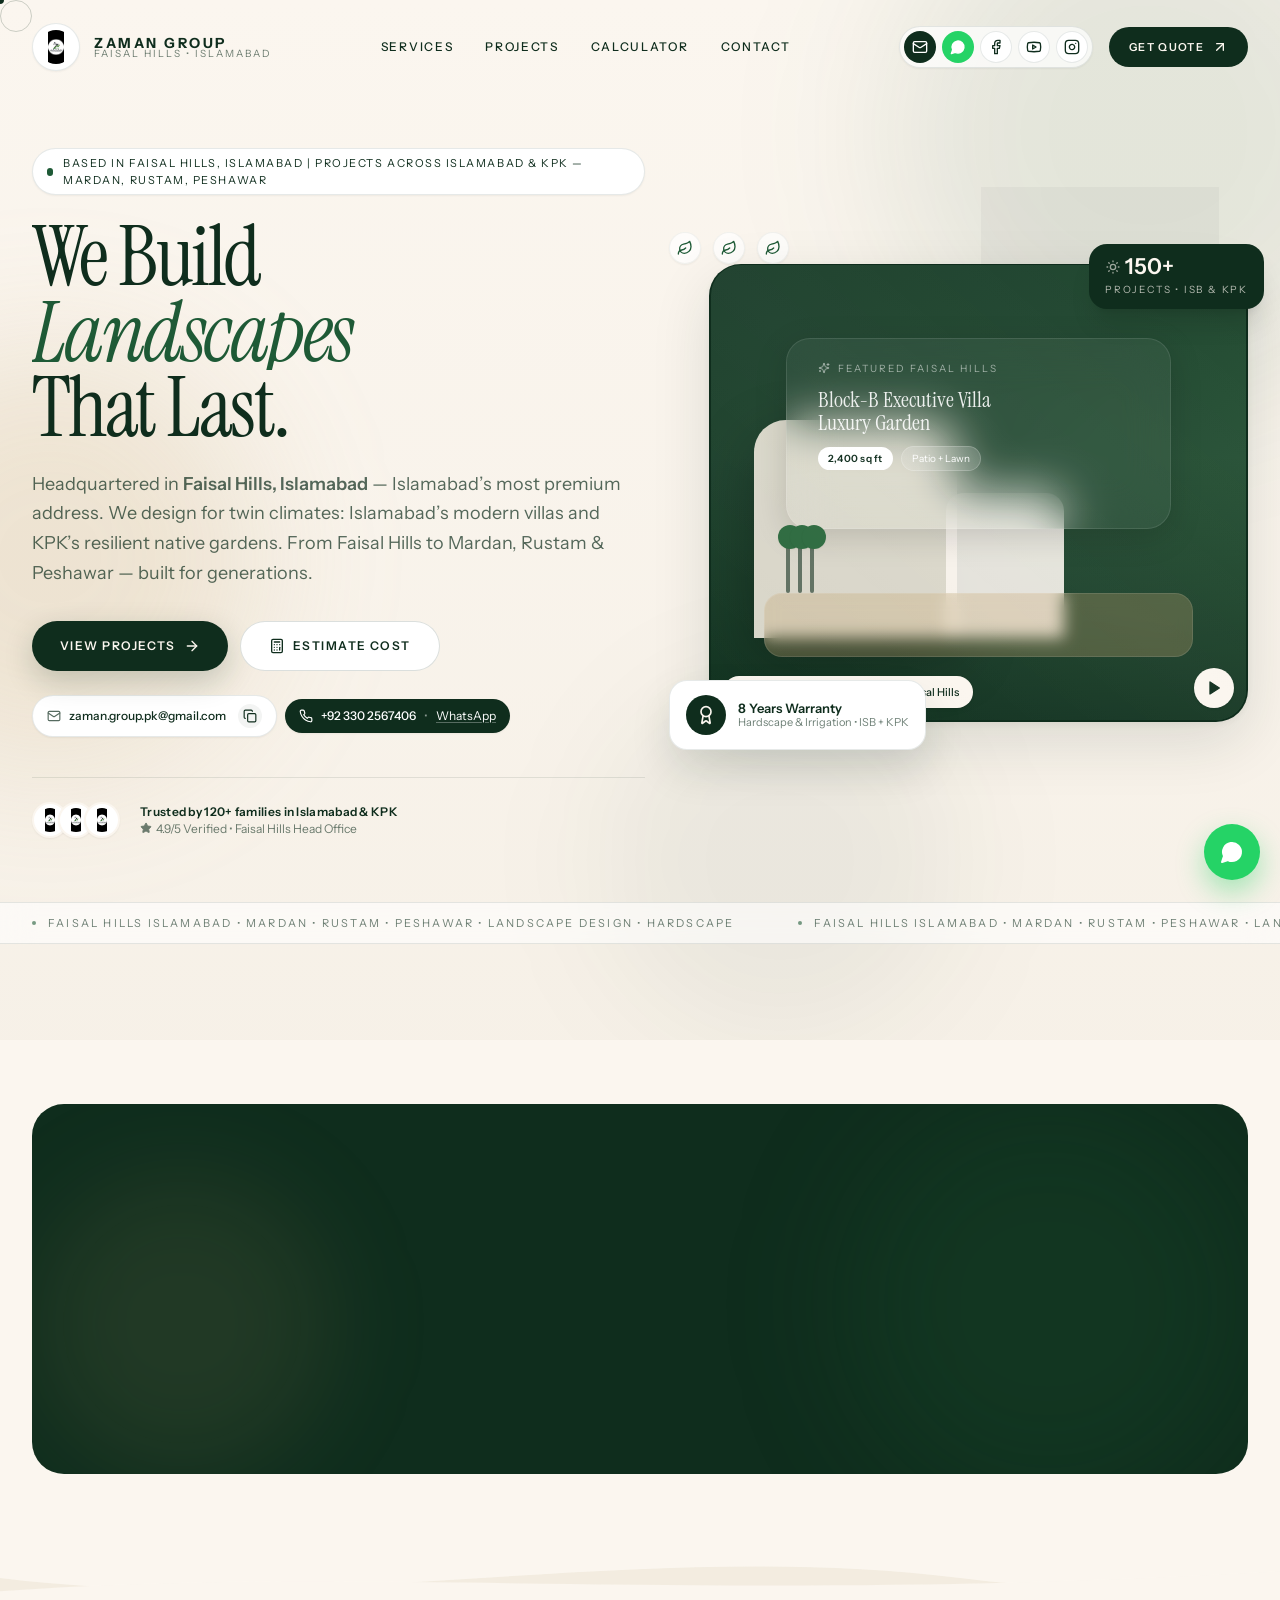
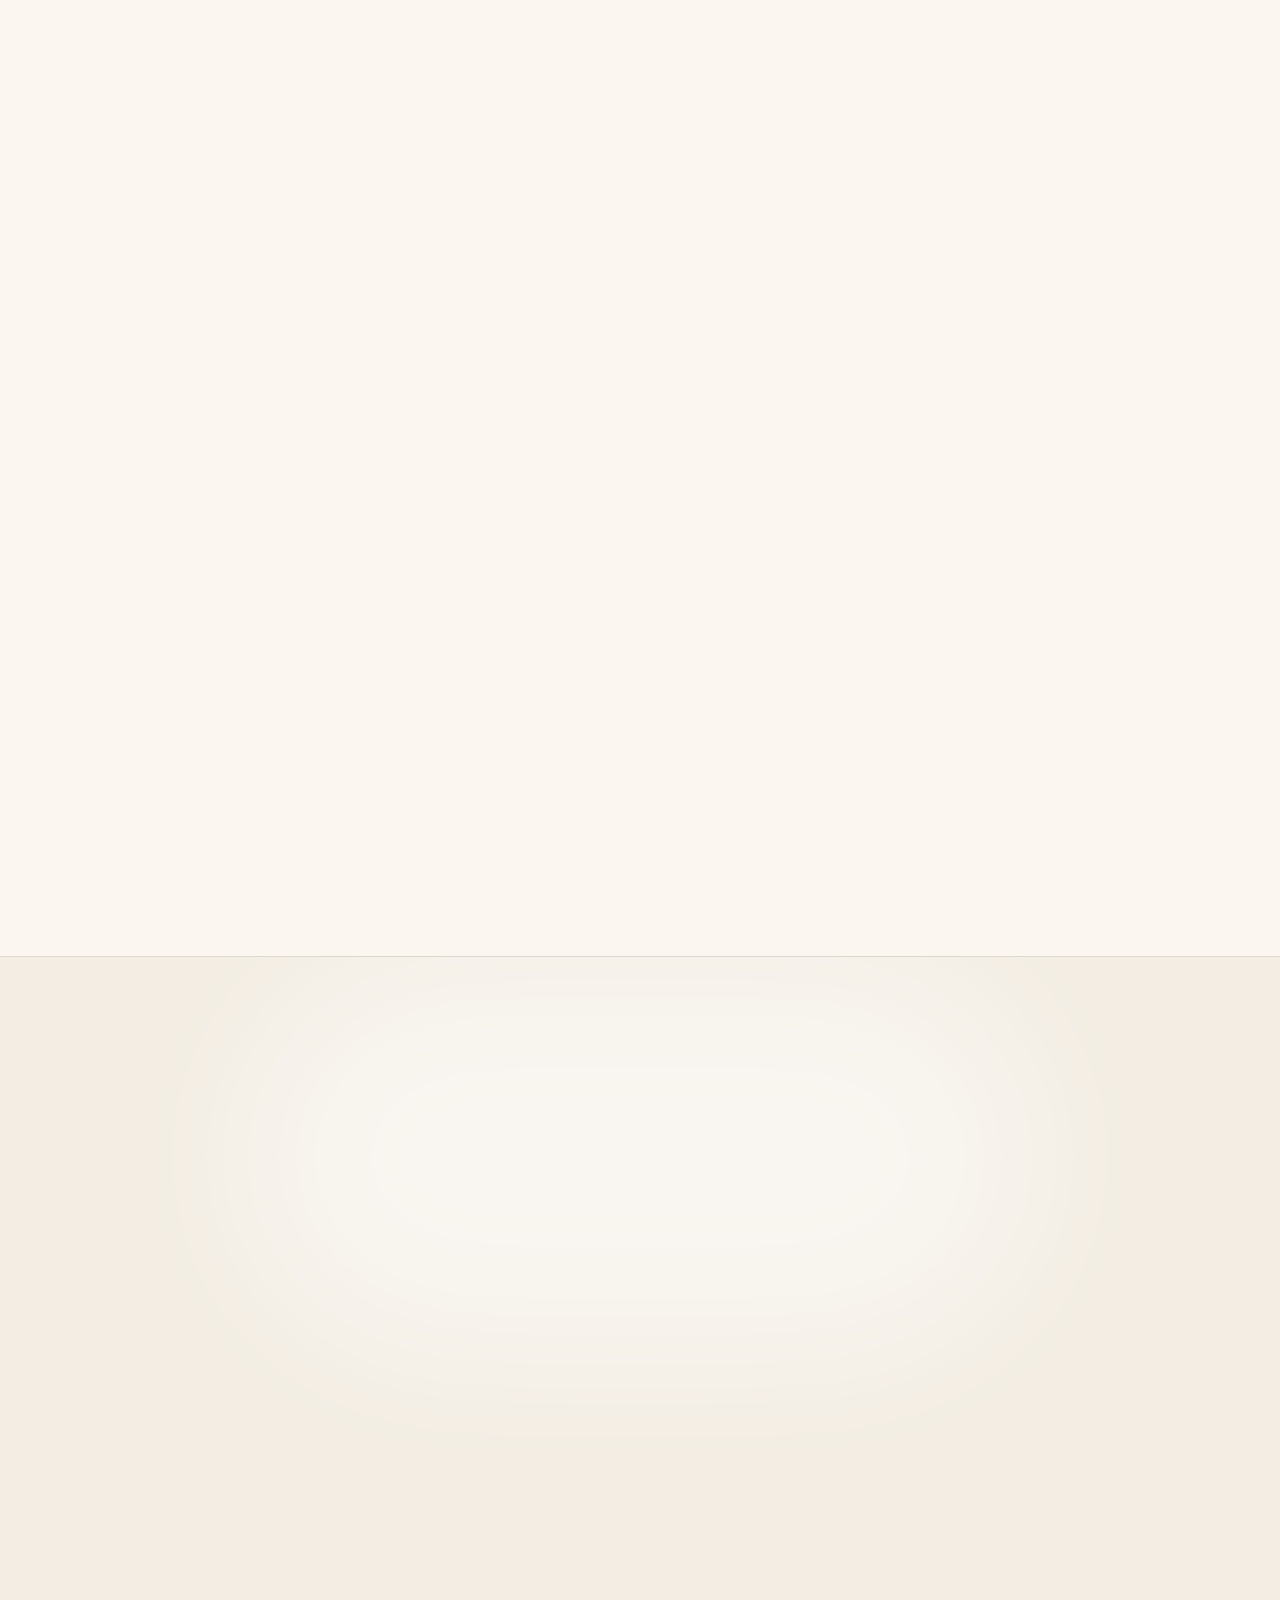
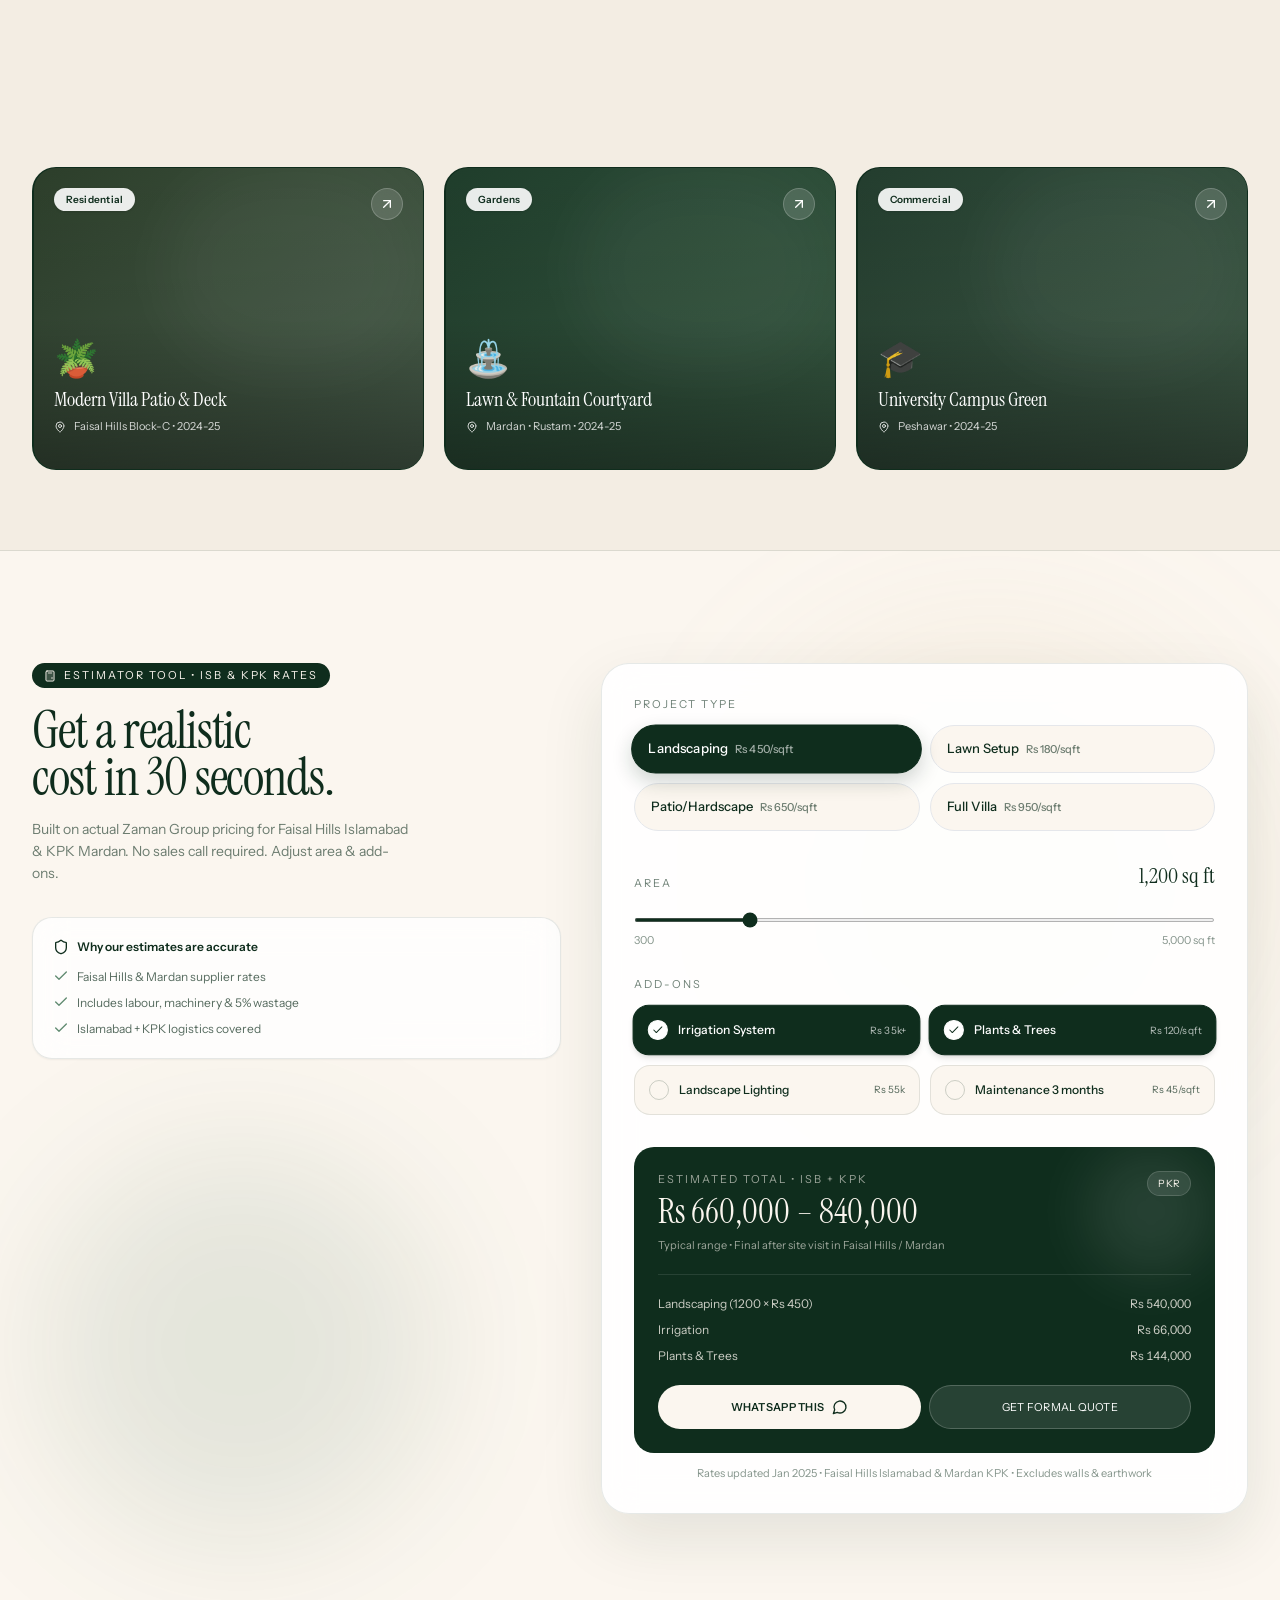
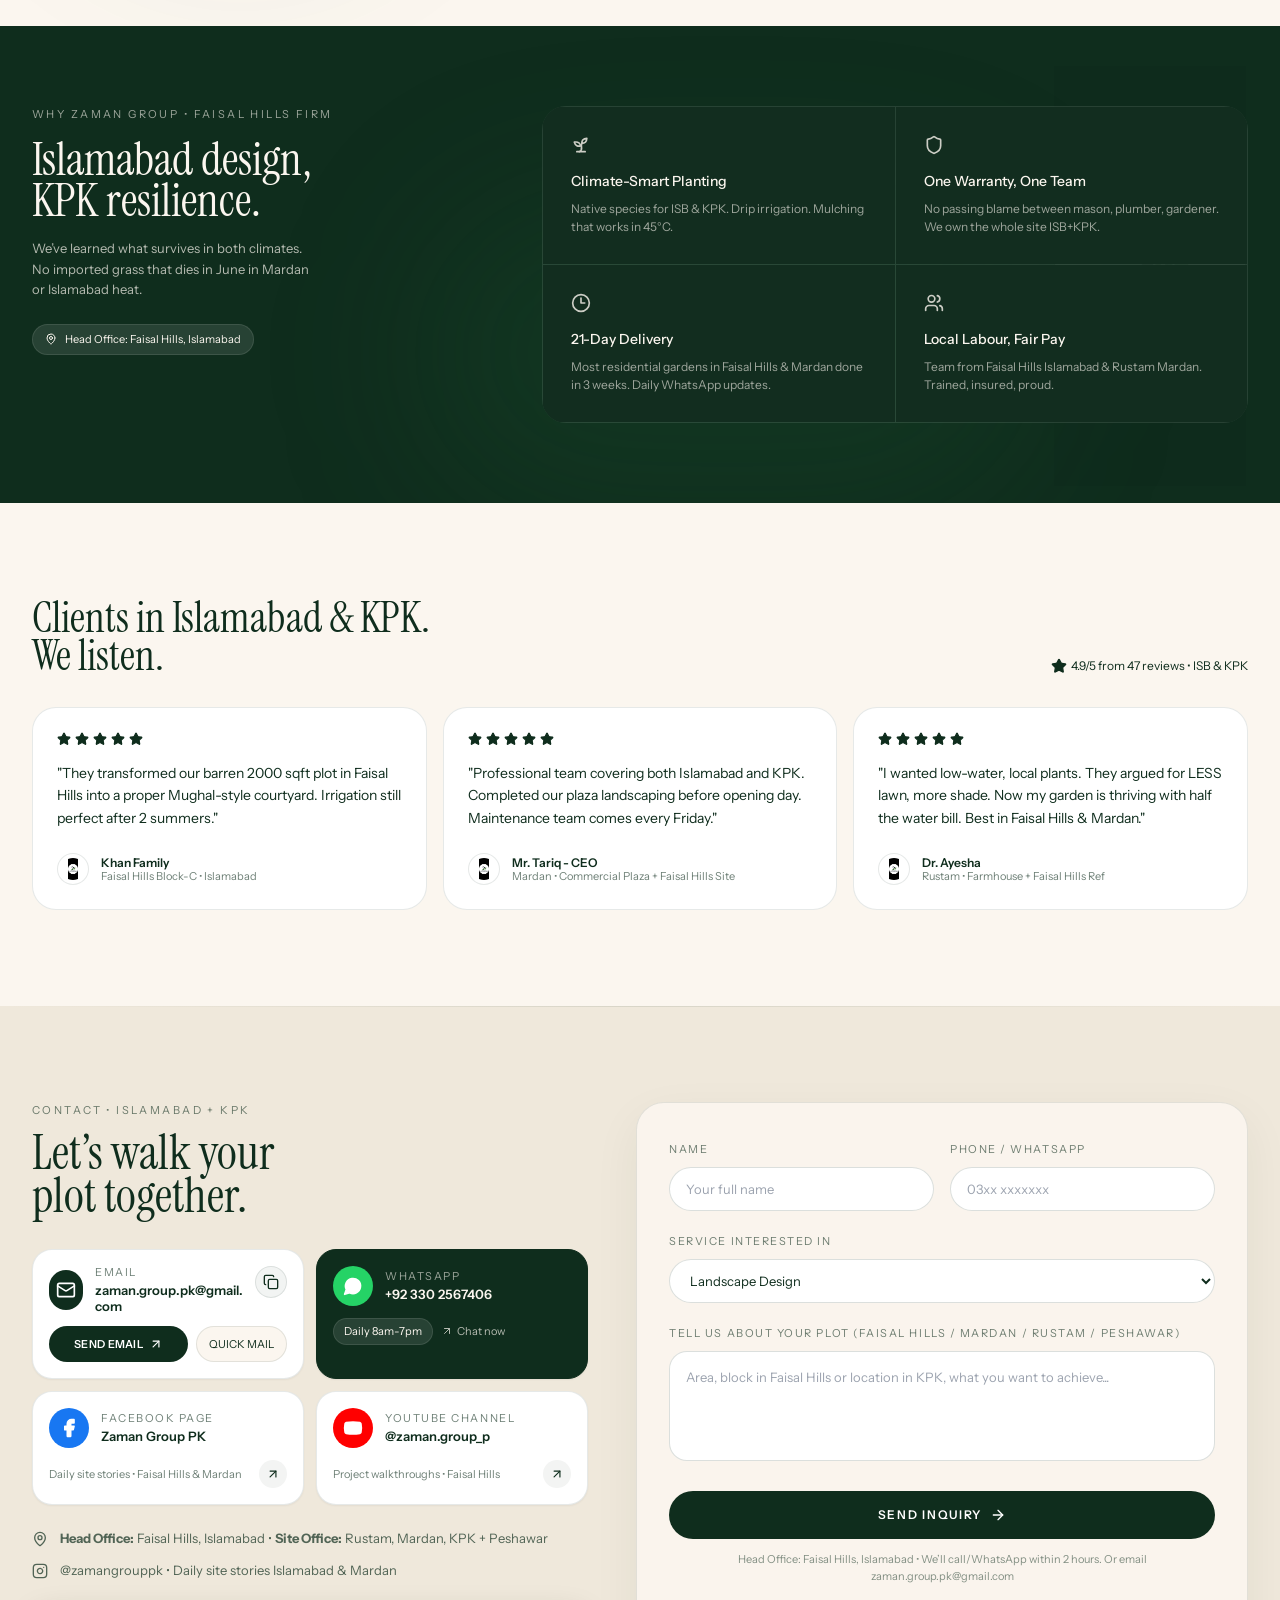
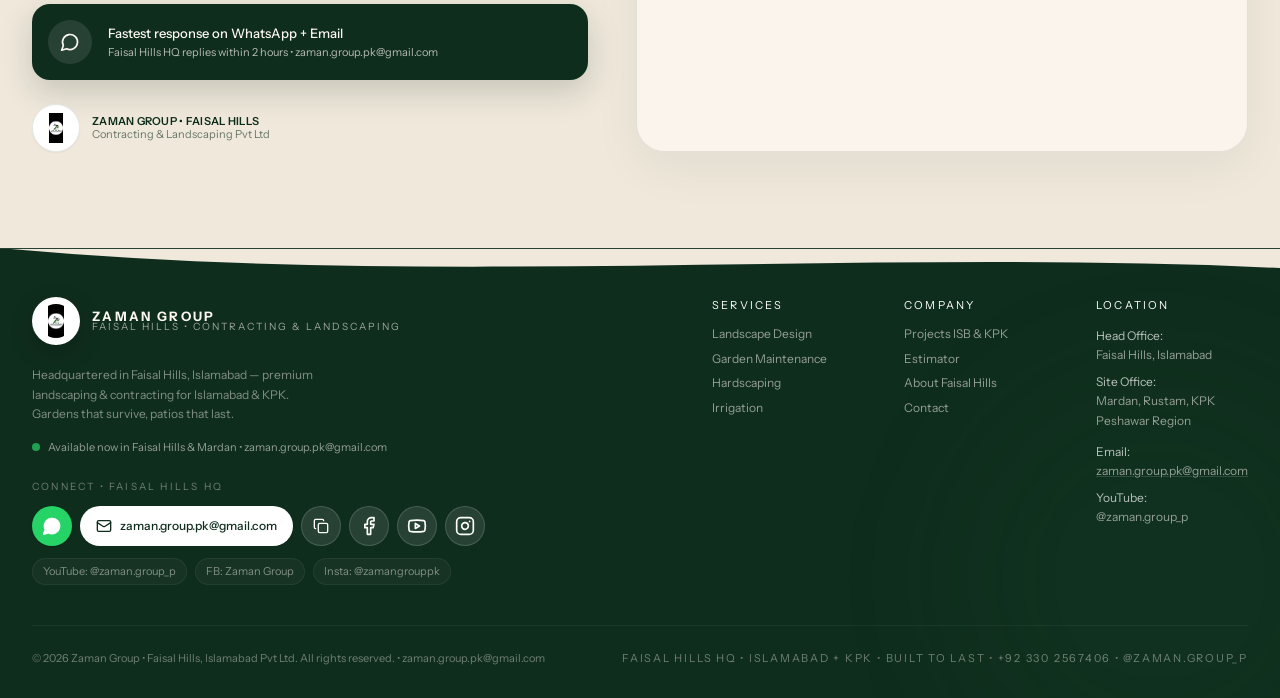
==== commit d7531938: "Update print statement from 'Hello' to 'Goodbye'" ====
--- a/index.html
+++ b/index.html
@@ -3,7 +3,7 @@
 <head>
   <meta charset="UTF-8">
   <meta name="viewport" content="width=device-width, initial-scale=1">
-  <title>React Artifact</title>
+  <title>Zaman Group </title>
   <style>*,:after,:before{--tw-border-spacing-x:0;--tw-border-spacing-y:0;--tw-translate-x:0;--tw-translate-y:0;--tw-rotate:0;--tw-skew-x:0;--tw-skew-y:0;--tw-scale-x:1;--tw-scale-y:1;--tw-pan-x: ;--tw-pan-y: ;--tw-pinch-zoom: ;--tw-scroll-snap-strictness:proximity;--tw-gradient-from-position: ;--tw-gradient-via-position: ;--tw-gradient-to-position: ;--tw-ordinal: ;--tw-slashed-zero: ;--tw-numeric-figure: ;--tw-numeric-spacing: ;--tw-numeric-fraction: ;--tw-ring-inset: ;--tw-ring-offset-width:0px;--tw-ring-offset-color:#fff;--tw-ring-color:rgba(59,130,246,.5);--tw-ring-offset-shadow:0 0 #0000;--tw-ring-shadow:0 0 #0000;--tw-shadow:0 0 #0000;--tw-shadow-colored:0 0 #0000;--tw-blur: ;--tw-brightness: ;--tw-contrast: ;--tw-grayscale: ;--tw-hue-rotate: ;--tw-invert: ;--tw-saturate: ;--tw-sepia: ;--tw-drop-shadow: ;--tw-backdrop-blur: ;--tw-backdrop-brightness: ;--tw-backdrop-contrast: ;--tw-backdrop-grayscale: ;--tw-backdrop-hue-rotate: ;--tw-backdrop-invert: ;--tw-backdrop-opacity: ;--tw-backdrop-saturate: ;--tw-backdrop-sepia: ;--tw-contain-size: ;--tw-contain-layout: ;--tw-contain-paint: ;--tw-contain-style: }::backdrop{--tw-border-spacing-x:0;--tw-border-spacing-y:0;--tw-translate-x:0;--tw-translate-y:0;--tw-rotate:0;--tw-skew-x:0;--tw-skew-y:0;--tw-scale-x:1;--tw-scale-y:1;--tw-pan-x: ;--tw-pan-y: ;--tw-pinch-zoom: ;--tw-scroll-snap-strictness:proximity;--tw-gradient-from-position: ;--tw-gradient-via-position: ;--tw-gradient-to-position: ;--tw-ordinal: ;--tw-slashed-zero: ;--tw-numeric-figure: ;--tw-numeric-spacing: ;--tw-numeric-fraction: ;--tw-ring-inset: ;--tw-ring-offset-width:0px;--tw-ring-offset-color:#fff;--tw-ring-color:rgba(59,130,246,.5);--tw-ring-offset-shadow:0 0 #0000;--tw-ring-shadow:0 0 #0000;--tw-shadow:0 0 #0000;--tw-shadow-colored:0 0 #0000;--tw-blur: ;--tw-brightness: ;--tw-contrast: ;--tw-grayscale: ;--tw-hue-rotate: ;--tw-invert: ;--tw-saturate: ;--tw-sepia: ;--tw-drop-shadow: ;--tw-backdrop-blur: ;--tw-backdrop-brightness: ;--tw-backdrop-contrast: ;--tw-backdrop-grayscale: ;--tw-backdrop-hue-rotate: ;--tw-backdrop-invert: ;--tw-backdrop-opacity: ;--tw-backdrop-saturate: ;--tw-backdrop-sepia: ;--tw-contain-size: ;--tw-contain-layout: ;--tw-contain-paint: ;--tw-contain-style: }/*! tailwindcss v3.4.18 | MIT License | https://tailwindcss.com*/*,:after,:before{box-sizing:border-box;border:0 solid #e5e7eb}:after,:before{--tw-content:""}:host,html{line-height:1.5;-webkit-text-size-adjust:100%;-moz-tab-size:4;-o-tab-size:4;tab-size:4;font-family:ui-sans-serif,system-ui,sans-serif,Apple Color Emoji,Segoe UI Emoji,Segoe UI Symbol,Noto Color Emoji;font-feature-settings:normal;font-variation-settings:normal;-webkit-tap-highlight-color:transparent}body{line-height:inherit}hr{height:0;color:inherit;border-top-width:1px}abbr:where([title]){-webkit-text-decoration:underline dotted;text-decoration:underline dotted}h1,h2,h3,h4,h5,h6{font-size:inherit;font-weight:inherit}a{color:inherit;text-decoration:inherit}b,strong{font-weight:bolder}code,kbd,pre,samp{font-family:ui-monospace,SFMono-Regular,Menlo,Monaco,Consolas,Liberation Mono,Courier New,monospace;font-feature-settings:normal;font-variation-settings:normal;font-size:1em}small{font-size:80%}sub,sup{font-size:75%;line-height:0;position:relative;vertical-align:baseline}sub{bottom:-.25em}sup{top:-.5em}table{text-indent:0;border-color:inherit;border-collapse:collapse}button,input,optgroup,select,textarea{font-family:inherit;font-feature-settings:inherit;font-variation-settings:inherit;font-size:100%;font-weight:inherit;line-height:inherit;letter-spacing:inherit;color:inherit;margin:0;padding:0}button,select{text-transform:none}button,input:where([type=button]),input:where([type=reset]),input:where([type=submit]){-webkit-appearance:button;background-color:transparent;background-image:none}:-moz-focusring{outline:auto}:-moz-ui-invalid{box-shadow:none}progress{vertical-align:baseline}::-webkit-inner-spin-button,::-webkit-outer-spin-button{height:auto}[type=search]{-webkit-appearance:textfield;outline-offset:-2px}::-webkit-search-decoration{-webkit-appearance:none}::-webkit-file-upload-button{-webkit-appearance:button;font:inherit}summary{display:list-item}blockquote,dd,dl,figure,h1,h2,h3,h4,h5,h6,hr,p,pre{margin:0}fieldset{margin:0}fieldset,legend{padding:0}menu,ol,ul{list-style:none;margin:0;padding:0}dialog{padding:0}textarea{resize:vertical}input::-moz-placeholder,textarea::-moz-placeholder{opacity:1;color:#9ca3af}input::placeholder,textarea::placeholder{opacity:1;color:#9ca3af}[role=button],button{cursor:pointer}:disabled{cursor:default}audio,canvas,embed,iframe,img,object,svg,video{display:block;vertical-align:middle}img,video{max-width:100%;height:auto}[hidden]:where(:not([hidden=until-found])){display:none}.container{width:100%}@media (min-width:640px){.container{max-width:640px}}@media (min-width:768px){.container{max-width:768px}}@media (min-width:1024px){.container{max-width:1024px}}@media (min-width:1280px){.container{max-width:1280px}}@media (min-width:1536px){.container{max-width:1536px}}.pointer-events-none{pointer-events:none}.static{position:static}.fixed{position:fixed}.absolute{position:absolute}.relative{position:relative}.inset-0{inset:0}.inset-\[1\.5px\]{inset:1.5px}.-bottom-1{bottom:-.25rem}.-bottom-20{bottom:-5rem}.-bottom-7{bottom:-1.75rem}.-left-2{left:-.5rem}.-left-3{left:-.75rem}.-left-40{left:-10rem}.-left-6{left:-1.5rem}.-right-20{right:-5rem}.-right-3{right:-.75rem}.-right-32{right:-8rem}.-top-3{top:-.75rem}.-top-32{top:-8rem}.-top-5{top:-1.25rem}.-top-8{top:-2rem}.bottom-0{bottom:0}.bottom-20{bottom:5rem}.bottom-3{bottom:.75rem}.bottom-5{bottom:1.25rem}.bottom-\[14\%\]{bottom:14%}.bottom-\[18\%\]{bottom:18%}.bottom-\[28\%\]{bottom:28%}.left-0{left:0}.left-1\/2{left:50%}.left-1\/3{left:33.333333%}.left-10{left:2.5rem}.left-3{left:.75rem}.left-\[10\%\]{left:10%}.left-\[14\%\]{left:14%}.left-\[20\%\]{left:20%}.left-\[44\%\]{left:44%}.left-\[8\%\]{left:8%}.right-0{right:0}.right-1\/4{right:25%}.right-10{right:2.5rem}.right-3{right:.75rem}.right-5{right:1.25rem}.right-\[-80px\]{right:-80px}.right-\[10\%\]{right:10%}.right-\[64px\]{right:64px}.top-0{top:0}.top-1\/2{top:50%}.top-1\/3{top:33.333333%}.top-10{top:2.5rem}.top-20{top:5rem}.top-\[16\%\]{top:16%}.top-\[18\%\]{top:18%}.top-\[20\%\]{top:20%}.top-\[3px\]{top:3px}.z-10{z-index:10}.z-50{z-index:50}.z-\[100\]{z-index:100}.z-\[60\]{z-index:60}.z-\[9998\]{z-index:9998}.z-\[9999\]{z-index:9999}.mx-8{margin-left:2rem;margin-right:2rem}.mx-auto{margin-left:auto;margin-right:auto}.-mt-\[1px\]{margin-top:-1px}.mb-10{margin-bottom:2.5rem}.mb-3{margin-bottom:.75rem}.mb-4{margin-bottom:1rem}.mb-6{margin-bottom:1.5rem}.mb-8{margin-bottom:2rem}.ml-1{margin-left:.25rem}.mr-1{margin-right:.25rem}.mt-0\.5{margin-top:.125rem}.mt-1{margin-top:.25rem}.mt-10{margin-top:2.5rem}.mt-12{margin-top:3rem}.mt-2{margin-top:.5rem}.mt-3{margin-top:.75rem}.mt-4{margin-top:1rem}.mt-5{margin-top:1.25rem}.mt-6{margin-top:1.5rem}.mt-7{margin-top:1.75rem}.mt-8{margin-top:2rem}.block{display:block}.flex{display:flex}.inline-flex{display:inline-flex}.grid{display:grid}.hidden{display:none}.aspect-\[4\/3\.1\]{aspect-ratio:4/3.1}.aspect-\[4\/3\.2\]{aspect-ratio:4/3.2}.h-1{height:.25rem}.h-10{height:2.5rem}.h-11{height:2.75rem}.h-12{height:3rem}.h-14{height:3.5rem}.h-2{height:.5rem}.h-2\/3{height:66.666667%}.h-3{height:.75rem}.h-3\.5{height:.875rem}.h-32{height:8rem}.h-4{height:1rem}.h-5{height:1.25rem}.h-6{height:1.5rem}.h-7{height:1.75rem}.h-8{height:2rem}.h-9{height:2.25rem}.h-\[1\.5px\]{height:1.5px}.h-\[14\%\]{height:14%}.h-\[1px\]{height:1px}.h-\[2px\]{height:2px}.h-\[300px\]{height:300px}.h-\[32\%\]{height:32%}.h-\[360px\]{height:360px}.h-\[3px\]{height:3px}.h-\[400px\]{height:400px}.h-\[40px\]{height:40px}.h-\[42\%\]{height:42%}.h-\[420px\]{height:420px}.h-\[48\%\]{height:48%}.h-\[48px\]{height:48px}.h-\[500px\]{height:500px}.h-\[50px\]{height:50px}.h-\[520px\]{height:520px}.h-\[56px\]{height:56px}.h-\[58\%\]{height:58%}.h-\[60px\]{height:60px}.h-\[92px\]{height:92px}.h-full{height:100%}.max-h-0{max-height:0}.max-h-\[520px\]{max-height:520px}.min-h-\[110px\]{min-height:110px}.min-h-\[48px\]{min-height:48px}.min-h-screen{min-height:100vh}.w-0{width:0}.w-1{width:.25rem}.w-10{width:2.5rem}.w-11{width:2.75rem}.w-12{width:3rem}.w-14{width:3.5rem}.w-2{width:.5rem}.w-2\/3{width:66.666667%}.w-24{width:6rem}.w-3{width:.75rem}.w-3\.5{width:.875rem}.w-32{width:8rem}.w-4{width:1rem}.w-5{width:1.25rem}.w-6{width:1.5rem}.w-7{width:1.75rem}.w-8{width:2rem}.w-9{width:2.25rem}.w-\[22\%\]{width:22%}.w-\[300px\]{width:300px}.w-\[360px\]{width:360px}.w-\[38\%\]{width:38%}.w-\[400px\]{width:400px}.w-\[420px\]{width:420px}.w-\[48px\]{width:48px}.w-\[500px\]{width:500px}.w-\[520px\]{width:520px}.w-\[56px\]{width:56px}.w-\[600px\]{width:600px}.w-\[72\%\]{width:72%}.w-\[800px\]{width:800px}.w-\[92px\]{width:92px}.w-full{width:100%}.max-w-\[1280px\]{max-width:1280px}.max-w-\[32ch\]{max-width:32ch}.max-w-\[36ch\]{max-width:36ch}.max-w-\[38ch\]{max-width:38ch}.max-w-\[42ch\]{max-width:42ch}.max-w-\[52ch\]{max-width:52ch}.flex-1{flex:1 1 0%}.shrink{flex-shrink:1}.shrink-0{flex-shrink:0}.origin-left{transform-origin:left}.\!translate-y-0{--tw-translate-y:0px!important;transform:translate(var(--tw-translate-x),var(--tw-translate-y)) rotate(var(--tw-rotate)) skewX(var(--tw-skew-x)) skewY(var(--tw-skew-y)) scaleX(var(--tw-scale-x)) scaleY(var(--tw-scale-y))!important}.-translate-x-1\/2{--tw-translate-x:-50%}.-translate-x-1\/2,.-translate-y-1\/2{transform:translate(var(--tw-translate-x),var(--tw-translate-y)) rotate(var(--tw-rotate)) skewX(var(--tw-skew-x)) skewY(var(--tw-skew-y)) scaleX(var(--tw-scale-x)) scaleY(var(--tw-scale-y))}.-translate-y-1\/2{--tw-translate-y:-50%}.-translate-y-\[2px\]{--tw-translate-y:-2px}.-translate-y-\[2px\],.translate-y-0{transform:translate(var(--tw-translate-x),var(--tw-translate-y)) rotate(var(--tw-rotate)) skewX(var(--tw-skew-x)) skewY(var(--tw-skew-y)) scaleX(var(--tw-scale-x)) scaleY(var(--tw-scale-y))}.translate-y-0{--tw-translate-y:0px}.translate-y-\[3px\]{--tw-translate-y:3px}.-rotate-45,.translate-y-\[3px\]{transform:translate(var(--tw-translate-x),var(--tw-translate-y)) rotate(var(--tw-rotate)) skewX(var(--tw-skew-x)) skewY(var(--tw-skew-y)) scaleX(var(--tw-scale-x)) scaleY(var(--tw-scale-y))}.-rotate-45{--tw-rotate:-45deg}.rotate-45{--tw-rotate:45deg}.rotate-45,.scale-100{transform:translate(var(--tw-translate-x),var(--tw-translate-y)) rotate(var(--tw-rotate)) skewX(var(--tw-skew-x)) skewY(var(--tw-skew-y)) scaleX(var(--tw-scale-x)) scaleY(var(--tw-scale-y))}.scale-100{--tw-scale-x:1;--tw-scale-y:1}.scale-\[1\.01\]{--tw-scale-x:1.01;--tw-scale-y:1.01}.scale-\[1\.01\],.scale-\[1\.02\]{transform:translate(var(--tw-translate-x),var(--tw-translate-y)) rotate(var(--tw-rotate)) skewX(var(--tw-skew-x)) skewY(var(--tw-skew-y)) scaleX(var(--tw-scale-x)) scaleY(var(--tw-scale-y))}.scale-\[1\.02\]{--tw-scale-x:1.02;--tw-scale-y:1.02}.transform{transform:translate(var(--tw-translate-x),var(--tw-translate-y)) rotate(var(--tw-rotate)) skewX(var(--tw-skew-x)) skewY(var(--tw-skew-y)) scaleX(var(--tw-scale-x)) scaleY(var(--tw-scale-y))}@keyframes ping{75%,to{transform:scale(2);opacity:0}}.animate-ping{animation:ping 1s cubic-bezier(0,0,.2,1) infinite}@keyframes pulse{50%{opacity:.5}}.animate-pulse{animation:pulse 2s cubic-bezier(.4,0,.6,1) infinite}.cursor-pointer{cursor:pointer}.select-none{-webkit-user-select:none;-moz-user-select:none;user-select:none}.resize-none{resize:none}.grid-cols-2{grid-template-columns:repeat(2,minmax(0,1fr))}.grid-cols-3{grid-template-columns:repeat(3,minmax(0,1fr))}.flex-col{flex-direction:column}.flex-wrap{flex-wrap:wrap}.items-start{align-items:flex-start}.items-end{align-items:flex-end}.items-center{align-items:center}.justify-center{justify-content:center}.justify-between{justify-content:space-between}.gap-1{gap:.25rem}.gap-1\.5{gap:.375rem}.gap-10{gap:2.5rem}.gap-2{gap:.5rem}.gap-2\.5{gap:.625rem}.gap-3{gap:.75rem}.gap-3\.5{gap:.875rem}.gap-4{gap:1rem}.gap-5{gap:1.25rem}.gap-6{gap:1.5rem}.gap-8{gap:2rem}.gap-\[1px\]{gap:1px}.-space-x-2\.5>:not([hidden])~:not([hidden]){--tw-space-x-reverse:0;margin-right:calc(-.625rem*var(--tw-space-x-reverse));margin-left:calc(-.625rem*(1 - var(--tw-space-x-reverse)))}.space-y-1>:not([hidden])~:not([hidden]){--tw-space-y-reverse:0;margin-top:calc(.25rem*(1 - var(--tw-space-y-reverse)));margin-bottom:calc(.25rem*var(--tw-space-y-reverse))}.space-y-2>:not([hidden])~:not([hidden]){--tw-space-y-reverse:0;margin-top:calc(.5rem*(1 - var(--tw-space-y-reverse)));margin-bottom:calc(.5rem*var(--tw-space-y-reverse))}.space-y-3>:not([hidden])~:not([hidden]){--tw-space-y-reverse:0;margin-top:calc(.75rem*(1 - var(--tw-space-y-reverse)));margin-bottom:calc(.75rem*var(--tw-space-y-reverse))}.overflow-hidden{overflow:hidden}.overflow-x-hidden{overflow-x:hidden}.whitespace-nowrap{white-space:nowrap}.break-all{word-break:break-all}.rounded-\[16px\]{border-radius:16px}.rounded-\[18px\]{border-radius:18px}.rounded-\[20px\]{border-radius:20px}.rounded-\[22px\]{border-radius:22px}.rounded-\[24px\]{border-radius:24px}.rounded-\[28px\]{border-radius:28px}.rounded-\[30px\]{border-radius:30px}.rounded-\[32px\]{border-radius:32px}.rounded-full{border-radius:9999px}.rounded-t-\[18px\]{border-top-left-radius:18px;border-top-right-radius:18px}.rounded-t-\[32px\]{border-top-left-radius:32px;border-top-right-radius:32px}.border{border-width:1px}.border-2{border-width:2px}.border-y{border-top-width:1px}.border-b,.border-y{border-bottom-width:1px}.border-t{border-top-width:1px}.border-\[\#0f2d1d\]{--tw-border-opacity:1;border-color:rgb(15 45 29/var(--tw-border-opacity,1))}.border-\[\#0f2d1d\]\/10{border-color:rgba(15,45,29,.1)}.border-\[\#0f2d1d\]\/15{border-color:rgba(15,45,29,.15)}.border-\[\#0f2d1d\]\/20{border-color:rgba(15,45,29,.2)}.border-\[\#0f2d1d\]\/5{border-color:rgba(15,45,29,.05)}.border-\[\#fbf6ef\]{--tw-border-opacity:1;border-color:rgb(251 246 239/var(--tw-border-opacity,1))}.border-transparent{border-color:transparent}.border-white{--tw-border-opacity:1;border-color:rgb(255 255 255/var(--tw-border-opacity,1))}.border-white\/10{border-color:hsla(0,0%,100%,.1)}.border-white\/15{border-color:hsla(0,0%,100%,.15)}.border-white\/20{border-color:hsla(0,0%,100%,.2)}.bg-\[\#0f2d1d\]{--tw-bg-opacity:1;background-color:rgb(15 45 29/var(--tw-bg-opacity,1))}.bg-\[\#0f2d1d\]\/10{background-color:rgba(15,45,29,.1)}.bg-\[\#0f2d1d\]\/5{background-color:rgba(15,45,29,.05)}.bg-\[\#0f2d1d\]\/60{background-color:rgba(15,45,29,.6)}.bg-\[\#0f2d1d\]\/\[0\.06\]{background-color:rgba(15,45,29,.06)}.bg-\[\#122d1f\]{--tw-bg-opacity:1;background-color:rgb(18 45 31/var(--tw-bg-opacity,1))}.bg-\[\#1877F2\]{--tw-bg-opacity:1;background-color:rgb(24 119 242/var(--tw-bg-opacity,1))}.bg-\[\#1e5a36\]{--tw-bg-opacity:1;background-color:rgb(30 90 54/var(--tw-bg-opacity,1))}.bg-\[\#1e5a36\]\/10{background-color:rgba(30,90,54,.1)}.bg-\[\#1e5a36\]\/20{background-color:rgba(30,90,54,.2)}.bg-\[\#25D366\]{--tw-bg-opacity:1;background-color:rgb(37 211 102/var(--tw-bg-opacity,1))}.bg-\[\#2d6a3f\]{--tw-bg-opacity:1;background-color:rgb(45 106 63/var(--tw-bg-opacity,1))}.bg-\[\#FF0000\]{--tw-bg-opacity:1;background-color:rgb(255 0 0/var(--tw-bg-opacity,1))}.bg-\[\#c4a46d\]\/10{background-color:hsla(38,42%,60%,.1)}.bg-\[\#c4a46d\]\/20{background-color:hsla(38,42%,60%,.2)}.bg-\[\#c4a46d\]\/30{background-color:hsla(38,42%,60%,.3)}.bg-\[\#efe8db\]{--tw-bg-opacity:1;background-color:rgb(239 232 219/var(--tw-bg-opacity,1))}.bg-\[\#efe8db\]\/60{background-color:hsla(39,38%,90%,.6)}.bg-\[\#efe8db\]\/90{background-color:hsla(39,38%,90%,.9)}.bg-\[\#fbf6ef\]{--tw-bg-opacity:1;background-color:rgb(251 246 239/var(--tw-bg-opacity,1))}.bg-\[\#fbf6ef\]\/85{background-color:hsla(35,60%,96%,.85)}.bg-\[\#fbf6ef\]\/90{background-color:hsla(35,60%,96%,.9)}.bg-\[\#fbf6ef\]\/95{background-color:hsla(35,60%,96%,.95)}.bg-emerald-600{--tw-bg-opacity:1;background-color:rgb(5 150 105/var(--tw-bg-opacity,1))}.bg-transparent{background-color:transparent}.bg-white{--tw-bg-opacity:1;background-color:rgb(255 255 255/var(--tw-bg-opacity,1))}.bg-white\/10{background-color:hsla(0,0%,100%,.1)}.bg-white\/15{background-color:hsla(0,0%,100%,.15)}.bg-white\/5{background-color:hsla(0,0%,100%,.05)}.bg-white\/50{background-color:hsla(0,0%,100%,.5)}.bg-white\/60{background-color:hsla(0,0%,100%,.6)}.bg-white\/70{background-color:hsla(0,0%,100%,.7)}.bg-white\/80{background-color:hsla(0,0%,100%,.8)}.bg-white\/90{background-color:hsla(0,0%,100%,.9)}.bg-white\/\[0\.04\]{background-color:hsla(0,0%,100%,.04)}.bg-white\/\[0\.05\]{background-color:hsla(0,0%,100%,.05)}.bg-gradient-to-b{background-image:linear-gradient(to bottom,var(--tw-gradient-stops))}.bg-gradient-to-br{background-image:linear-gradient(to bottom right,var(--tw-gradient-stops))}.bg-gradient-to-r{background-image:linear-gradient(to right,var(--tw-gradient-stops))}.bg-gradient-to-t{background-image:linear-gradient(to top,var(--tw-gradient-stops))}.bg-gradient-to-tr{background-image:linear-gradient(to top right,var(--tw-gradient-stops))}.from-\[\#0f2d1d\]{--tw-gradient-from:#0f2d1d var(--tw-gradient-from-position);--tw-gradient-to:rgba(15,45,29,0) var(--tw-gradient-to-position);--tw-gradient-stops:var(--tw-gradient-from),var(--tw-gradient-to)}.from-\[\#1a3526\]{--tw-gradient-from:#1a3526 var(--tw-gradient-from-position);--tw-gradient-to:rgba(26,53,38,0) var(--tw-gradient-to-position);--tw-gradient-stops:var(--tw-gradient-from),var(--tw-gradient-to)}.from-\[\#1a3d2a\]{--tw-gradient-from:#1a3d2a var(--tw-gradient-from-position);--tw-gradient-to:rgba(26,61,42,0) var(--tw-gradient-to-position);--tw-gradient-stops:var(--tw-gradient-from),var(--tw-gradient-to)}.from-\[\#1e3a2e\]{--tw-gradient-from:#1e3a2e var(--tw-gradient-from-position);--tw-gradient-to:rgba(30,58,46,0) var(--tw-gradient-to-position);--tw-gradient-stops:var(--tw-gradient-from),var(--tw-gradient-to)}.from-\[\#1e5a36\]{--tw-gradient-from:#1e5a36 var(--tw-gradient-from-position);--tw-gradient-to:rgba(30,90,54,0) var(--tw-gradient-to-position);--tw-gradient-stops:var(--tw-gradient-from),var(--tw-gradient-to)}.from-\[\#1f3d2b\]{--tw-gradient-from:#1f3d2b var(--tw-gradient-from-position);--tw-gradient-to:rgba(31,61,43,0) var(--tw-gradient-to-position);--tw-gradient-stops:var(--tw-gradient-from),var(--tw-gradient-to)}.from-\[\#233d2e\]{--tw-gradient-from:#233d2e var(--tw-gradient-from-position);--tw-gradient-to:rgba(35,61,46,0) var(--tw-gradient-to-position);--tw-gradient-stops:var(--tw-gradient-from),var(--tw-gradient-to)}.from-\[\#243d2a\]{--tw-gradient-from:#243d2a var(--tw-gradient-from-position);--tw-gradient-to:rgba(36,61,42,0) var(--tw-gradient-to-position);--tw-gradient-stops:var(--tw-gradient-from),var(--tw-gradient-to)}.from-\[\#2a4a32\]{--tw-gradient-from:#2a4a32 var(--tw-gradient-from-position);--tw-gradient-to:rgba(42,74,50,0) var(--tw-gradient-to-position);--tw-gradient-stops:var(--tw-gradient-from),var(--tw-gradient-to)}.from-\[\#2c3e2a\]{--tw-gradient-from:#2c3e2a var(--tw-gradient-from-position);--tw-gradient-to:rgba(44,62,42,0) var(--tw-gradient-to-position);--tw-gradient-stops:var(--tw-gradient-from),var(--tw-gradient-to)}.from-\[\#2d4a2e\]{--tw-gradient-from:#2d4a2e var(--tw-gradient-from-position);--tw-gradient-to:rgba(45,74,46,0) var(--tw-gradient-to-position);--tw-gradient-stops:var(--tw-gradient-from),var(--tw-gradient-to)}.from-\[\#fbf6ef\]{--tw-gradient-from:#fbf6ef var(--tw-gradient-from-position);--tw-gradient-to:hsla(35,60%,96%,0) var(--tw-gradient-to-position);--tw-gradient-stops:var(--tw-gradient-from),var(--tw-gradient-to)}.from-black\/70{--tw-gradient-from:rgba(0,0,0,.7) var(--tw-gradient-from-position);--tw-gradient-to:transparent var(--tw-gradient-to-position);--tw-gradient-stops:var(--tw-gradient-from),var(--tw-gradient-to)}.from-transparent{--tw-gradient-from:transparent var(--tw-gradient-from-position);--tw-gradient-to:transparent var(--tw-gradient-to-position);--tw-gradient-stops:var(--tw-gradient-from),var(--tw-gradient-to)}.from-white\/0{--tw-gradient-from:hsla(0,0%,100%,0) var(--tw-gradient-from-position);--tw-gradient-to:hsla(0,0%,100%,0) var(--tw-gradient-to-position);--tw-gradient-stops:var(--tw-gradient-from),var(--tw-gradient-to)}.via-\[\#0f2d1d\]\/10{--tw-gradient-to:rgba(15,45,29,0) var(--tw-gradient-to-position);--tw-gradient-stops:var(--tw-gradient-from),rgba(15,45,29,.1) var(--tw-gradient-via-position),var(--tw-gradient-to)}.via-\[\#234a32\]{--tw-gradient-to:rgba(35,74,50,0) var(--tw-gradient-to-position);--tw-gradient-stops:var(--tw-gradient-from),#234a32 var(--tw-gradient-via-position),var(--tw-gradient-to)}.via-black\/10{--tw-gradient-to:transparent var(--tw-gradient-to-position);--tw-gradient-stops:var(--tw-gradient-from),rgba(0,0,0,.1) var(--tw-gradient-via-position),var(--tw-gradient-to)}.via-white\/\[0\.06\]{--tw-gradient-to:hsla(0,0%,100%,0) var(--tw-gradient-to-position);--tw-gradient-stops:var(--tw-gradient-from),hsla(0,0%,100%,.06) var(--tw-gradient-via-position),var(--tw-gradient-to)}.to-\[\#2d5a3f\]{--tw-gradient-to:#2d5a3f var(--tw-gradient-to-position)}.to-\[\#2f5a3d\]{--tw-gradient-to:#2f5a3d var(--tw-gradient-to-position)}.to-\[\#2f5e3e\]{--tw-gradient-to:#2f5e3e var(--tw-gradient-to-position)}.to-\[\#3a5d45\]{--tw-gradient-to:#3a5d45 var(--tw-gradient-to-position)}.to-\[\#3d5a4a\]{--tw-gradient-to:#3d5a4a var(--tw-gradient-to-position)}.to-\[\#3e6145\]{--tw-gradient-to:#3e6145 var(--tw-gradient-to-position)}.to-\[\#425e4a\]{--tw-gradient-to:#425e4a var(--tw-gradient-to-position)}.to-\[\#4a6b4d\]{--tw-gradient-to:#4a6b4d var(--tw-gradient-to-position)}.to-\[\#4d6350\]{--tw-gradient-to:#4d6350 var(--tw-gradient-to-position)}.to-\[\#5a7a5e\]{--tw-gradient-to:#5a7a5e var(--tw-gradient-to-position)}.to-\[\#c4a46d\]{--tw-gradient-to:#c4a46d var(--tw-gradient-to-position)}.to-\[\#efe8db\]\/40{--tw-gradient-to:hsla(39,38%,90%,.4) var(--tw-gradient-to-position)}.to-transparent{--tw-gradient-to:transparent var(--tw-gradient-to-position)}.to-white\/0{--tw-gradient-to:hsla(0,0%,100%,0) var(--tw-gradient-to-position)}.fill-\[\#0f2d1d\]{fill:#0f2d1d}.fill-white{fill:#fff}.object-contain{-o-object-fit:contain;object-fit:contain}.p-1{padding:.25rem}.p-2{padding:.5rem}.p-3\.5{padding:.875rem}.p-4{padding:1rem}.p-5{padding:1.25rem}.p-6{padding:1.5rem}.p-7{padding:1.75rem}.p-\[1\.5px\]{padding:1.5px}.p-\[10px\]{padding:10px}.p-\[1px\]{padding:1px}.p-\[5px\]{padding:5px}.p-\[6px\]{padding:6px}.px-2\.5{padding-left:.625rem;padding-right:.625rem}.px-3{padding-left:.75rem;padding-right:.75rem}.px-3\.5{padding-left:.875rem;padding-right:.875rem}.px-4{padding-left:1rem;padding-right:1rem}.px-5{padding-left:1.25rem;padding-right:1.25rem}.px-6{padding-left:1.5rem;padding-right:1.5rem}.px-7{padding-left:1.75rem;padding-right:1.75rem}.py-1{padding-top:.25rem;padding-bottom:.25rem}.py-1\.5{padding-top:.375rem;padding-bottom:.375rem}.py-10{padding-top:2.5rem;padding-bottom:2.5rem}.py-12{padding-top:3rem;padding-bottom:3rem}.py-16{padding-top:4rem;padding-bottom:4rem}.py-2{padding-top:.5rem;padding-bottom:.5rem}.py-3{padding-top:.75rem;padding-bottom:.75rem}.py-3\.5{padding-top:.875rem;padding-bottom:.875rem}.py-6{padding-top:1.5rem;padding-bottom:1.5rem}.py-8{padding-top:2rem;padding-bottom:2rem}.py-\[10px\]{padding-top:10px;padding-bottom:10px}.py-\[18px\]{padding-top:18px;padding-bottom:18px}.pb-12{padding-bottom:3rem}.pb-8{padding-bottom:2rem}.pt-12{padding-top:3rem}.pt-4{padding-top:1rem}.pt-5{padding-top:1.25rem}.pt-6{padding-top:1.5rem}.pt-8{padding-top:2rem}.pt-\[108px\]{padding-top:108px}.text-left{text-align:left}.text-center{text-align:center}.text-\[10px\]{font-size:10px}.text-\[11px\]{font-size:11px}.text-\[12px\]{font-size:12px}.text-\[13px\]{font-size:13px}.text-\[14px\]{font-size:14px}.text-\[15px\]{font-size:15px}.text-\[17px\]{font-size:17px}.text-\[20px\]{font-size:20px}.text-\[22px\]{font-size:22px}.text-\[24px\]{font-size:24px}.text-\[28px\]{font-size:28px}.text-\[32px\]{font-size:32px}.text-\[34px\]{font-size:34px}.text-\[36px\]{font-size:36px}.text-\[42px\]{font-size:42px}.text-\[9px\]{font-size:9px}.font-bold{font-weight:700}.font-medium{font-weight:500}.font-normal{font-weight:400}.font-semibold{font-weight:600}.uppercase{text-transform:uppercase}.italic{font-style:italic}.tabular-nums{--tw-numeric-spacing:tabular-nums;font-variant-numeric:var(--tw-ordinal) var(--tw-slashed-zero) var(--tw-numeric-figure) var(--tw-numeric-spacing) var(--tw-numeric-fraction)}.leading-\[0\.88\]{line-height:.88}.leading-\[0\.92\]{line-height:.92}.leading-\[0\.9\]{line-height:.9}.leading-\[1\.05\]{line-height:1.05}.leading-\[1\.1\]{line-height:1.1}.leading-\[1\.4\]{line-height:1.4}.leading-\[1\.5\]{line-height:1.5}.leading-\[1\.65\]{line-height:1.65}.leading-\[1\.6\]{line-height:1.6}.leading-\[1\.7\]{line-height:1.7}.leading-none{line-height:1}.leading-tight{line-height:1.25}.tracking-\[-0\.01em\]{letter-spacing:-.01em}.tracking-\[-0\.02em\]{letter-spacing:-.02em}.tracking-\[-0\.03em\]{letter-spacing:-.03em}.tracking-\[0\.12em\]{letter-spacing:.12em}.tracking-\[0\.14em\]{letter-spacing:.14em}.tracking-\[0\.16em\]{letter-spacing:.16em}.tracking-\[0\.18em\]{letter-spacing:.18em}.tracking-\[0\.22em\]{letter-spacing:.22em}.tracking-\[0\.25em\]{letter-spacing:.25em}.tracking-\[0\.2em\]{letter-spacing:.2em}.tracking-tight{letter-spacing:-.025em}.tracking-wide{letter-spacing:.025em}.tracking-widest{letter-spacing:.1em}.text-\[\#0f2d1d\]{--tw-text-opacity:1;color:rgb(15 45 29/var(--tw-text-opacity,1))}.text-\[\#1e5a36\]{--tw-text-opacity:1;color:rgb(30 90 54/var(--tw-text-opacity,1))}.text-\[\#fbf6ef\]{--tw-text-opacity:1;color:rgb(251 246 239/var(--tw-text-opacity,1))}.text-\[\#fbf6ef\]\/80{color:hsla(35,60%,96%,.8)}.text-emerald-600{--tw-text-opacity:1;color:rgb(5 150 105/var(--tw-text-opacity,1))}.text-white{--tw-text-opacity:1;color:rgb(255 255 255/var(--tw-text-opacity,1))}.text-white\/80{color:hsla(0,0%,100%,.8)}.text-white\/90{color:hsla(0,0%,100%,.9)}.underline{text-decoration-line:underline}.decoration-white\/20{text-decoration-color:hsla(0,0%,100%,.2)}.decoration-white\/30{text-decoration-color:hsla(0,0%,100%,.3)}.underline-offset-2{text-underline-offset:2px}.accent-\[\#0f2d1d\]{accent-color:#0f2d1d}.\!opacity-100{opacity:1!important}.opacity-0{opacity:0}.opacity-100{opacity:1}.opacity-50{opacity:.5}.opacity-60{opacity:.6}.opacity-70{opacity:.7}.opacity-80{opacity:.8}.opacity-90{opacity:.9}.opacity-\[0\.03\]{opacity:.03}.mix-blend-normal{mix-blend-mode:normal}.shadow{--tw-shadow:0 1px 3px 0 rgba(0,0,0,.1),0 1px 2px -1px rgba(0,0,0,.1);--tw-shadow-colored:0 1px 3px 0 var(--tw-shadow-color),0 1px 2px -1px var(--tw-shadow-color)}.shadow,.shadow-\[0_10px_30px_rgba\(15\2c 45\2c 29\2c 0\.2\)\]{box-shadow:var(--tw-ring-offset-shadow,0 0 #0000),var(--tw-ring-shadow,0 0 #0000),var(--tw-shadow)}.shadow-\[0_10px_30px_rgba\(15\2c 45\2c 29\2c 0\.2\)\]{--tw-shadow:0 10px 30px rgba(15,45,29,.2);--tw-shadow-colored:0 10px 30px var(--tw-shadow-color)}.shadow-\[0_12px_28px_rgba\(37\2c 211\2c 102\2c 0\.4\)\]{--tw-shadow:0 12px 28px rgba(37,211,102,.4);--tw-shadow-colored:0 12px 28px var(--tw-shadow-color);box-shadow:var(--tw-ring-offset-shadow,0 0 #0000),var(--tw-ring-shadow,0 0 #0000),var(--tw-shadow)}.shadow-\[0_12px_32px_rgba\(15\2c 45\2c 29\2c 0\.18\)\]{--tw-shadow:0 12px 32px rgba(15,45,29,.18);--tw-shadow-colored:0 12px 32px var(--tw-shadow-color);box-shadow:var(--tw-ring-offset-shadow,0 0 #0000),var(--tw-ring-shadow,0 0 #0000),var(--tw-shadow)}.shadow-\[0_12px_40px_rgba\(15\2c 45\2c 29\2c 0\.18\)\]{--tw-shadow:0 12px 40px rgba(15,45,29,.18);--tw-shadow-colored:0 12px 40px var(--tw-shadow-color);box-shadow:var(--tw-ring-offset-shadow,0 0 #0000),var(--tw-ring-shadow,0 0 #0000),var(--tw-shadow)}.shadow-\[0_16px_48px_rgba\(15\2c 45\2c 29\2c 0\.06\)\]{--tw-shadow:0 16px 48px rgba(15,45,29,.06);--tw-shadow-colored:0 16px 48px var(--tw-shadow-color);box-shadow:var(--tw-ring-offset-shadow,0 0 #0000),var(--tw-ring-shadow,0 0 #0000),var(--tw-shadow)}.shadow-\[0_20px_40px_rgba\(15\2c 45\2c 29\2c 0\.12\)\]{--tw-shadow:0 20px 40px rgba(15,45,29,.12);--tw-shadow-colored:0 20px 40px var(--tw-shadow-color);box-shadow:var(--tw-ring-offset-shadow,0 0 #0000),var(--tw-ring-shadow,0 0 #0000),var(--tw-shadow)}.shadow-\[0_20px_60px_rgba\(0\2c 0\2c 0\2c 0\.3\)\]{--tw-shadow:0 20px 60px rgba(0,0,0,.3);--tw-shadow-colored:0 20px 60px var(--tw-shadow-color);box-shadow:var(--tw-ring-offset-shadow,0 0 #0000),var(--tw-ring-shadow,0 0 #0000),var(--tw-shadow)}.shadow-\[0_24px_64px_rgba\(15\2c 45\2c 29\2c 0\.10\)\]{--tw-shadow:0 24px 64px rgba(15,45,29,.1);--tw-shadow-colored:0 24px 64px var(--tw-shadow-color);box-shadow:var(--tw-ring-offset-shadow,0 0 #0000),var(--tw-ring-shadow,0 0 #0000),var(--tw-shadow)}.shadow-\[0_8px_20px_rgba\(15\2c 45\2c 29\2c 0\.2\)\]{--tw-shadow:0 8px 20px rgba(15,45,29,.2);--tw-shadow-colored:0 8px 20px var(--tw-shadow-color);box-shadow:var(--tw-ring-offset-shadow,0 0 #0000),var(--tw-ring-shadow,0 0 #0000),var(--tw-shadow)}.shadow-\[0_8px_24px_rgba\(0\2c 0\2c 0\2c 0\.2\)\]{--tw-shadow:0 8px 24px rgba(0,0,0,.2);--tw-shadow-colored:0 8px 24px var(--tw-shadow-color);box-shadow:var(--tw-ring-offset-shadow,0 0 #0000),var(--tw-ring-shadow,0 0 #0000),var(--tw-shadow)}.shadow-\[0_8px_30px_rgba\(15\2c 45\2c 29\2c 0\.06\)\]{--tw-shadow:0 8px 30px rgba(15,45,29,.06);--tw-shadow-colored:0 8px 30px var(--tw-shadow-color);box-shadow:var(--tw-ring-offset-shadow,0 0 #0000),var(--tw-ring-shadow,0 0 #0000),var(--tw-shadow)}.shadow-\[0_8px_32px_rgba\(0\2c 0\2c 0\2c 0\.15\)\]{--tw-shadow:0 8px 32px rgba(0,0,0,.15);--tw-shadow-colored:0 8px 32px var(--tw-shadow-color)}.shadow-\[0_8px_32px_rgba\(0\2c 0\2c 0\2c 0\.15\)\],.shadow-md{box-shadow:var(--tw-ring-offset-shadow,0 0 #0000),var(--tw-ring-shadow,0 0 #0000),var(--tw-shadow)}.shadow-md{--tw-shadow:0 4px 6px -1px rgba(0,0,0,.1),0 2px 4px -2px rgba(0,0,0,.1);--tw-shadow-colored:0 4px 6px -1px var(--tw-shadow-color),0 2px 4px -2px var(--tw-shadow-color)}.shadow-sm{--tw-shadow:0 1px 2px 0 rgba(0,0,0,.05);--tw-shadow-colored:0 1px 2px 0 var(--tw-shadow-color)}.shadow-sm,.shadow-xl{box-shadow:var(--tw-ring-offset-shadow,0 0 #0000),var(--tw-ring-shadow,0 0 #0000),var(--tw-shadow)}.shadow-xl{--tw-shadow:0 20px 25px -5px rgba(0,0,0,.1),0 8px 10px -6px rgba(0,0,0,.1);--tw-shadow-colored:0 20px 25px -5px var(--tw-shadow-color),0 8px 10px -6px var(--tw-shadow-color)}.outline-none{outline:2px solid transparent;outline-offset:2px}.ring{--tw-ring-offset-shadow:var(--tw-ring-inset) 0 0 0 var(--tw-ring-offset-width) var(--tw-ring-offset-color);--tw-ring-shadow:var(--tw-ring-inset) 0 0 0 calc(3px + var(--tw-ring-offset-width)) var(--tw-ring-color);box-shadow:var(--tw-ring-offset-shadow),var(--tw-ring-shadow),var(--tw-shadow,0 0 #0000)}.blur{--tw-blur:blur(8px)}.blur,.blur-\[30px\]{filter:var(--tw-blur) var(--tw-brightness) var(--tw-contrast) var(--tw-grayscale) var(--tw-hue-rotate) var(--tw-invert) var(--tw-saturate) var(--tw-sepia) var(--tw-drop-shadow)}.blur-\[30px\]{--tw-blur:blur(30px)}.blur-\[50px\]{--tw-blur:blur(50px)}.blur-\[50px\],.blur-\[60px\]{filter:var(--tw-blur) var(--tw-brightness) var(--tw-contrast) var(--tw-grayscale) var(--tw-hue-rotate) var(--tw-invert) var(--tw-saturate) var(--tw-sepia) var(--tw-drop-shadow)}.blur-\[60px\]{--tw-blur:blur(60px)}.blur-\[70px\]{--tw-blur:blur(70px)}.blur-\[70px\],.blur-\[80px\]{filter:var(--tw-blur) var(--tw-brightness) var(--tw-contrast) var(--tw-grayscale) var(--tw-hue-rotate) var(--tw-invert) var(--tw-saturate) var(--tw-sepia) var(--tw-drop-shadow)}.blur-\[80px\]{--tw-blur:blur(80px)}.filter{filter:var(--tw-blur) var(--tw-brightness) var(--tw-contrast) var(--tw-grayscale) var(--tw-hue-rotate) var(--tw-invert) var(--tw-saturate) var(--tw-sepia) var(--tw-drop-shadow)}.backdrop-blur{--tw-backdrop-blur:blur(8px)}.backdrop-blur,.backdrop-blur-xl{backdrop-filter:var(--tw-backdrop-blur) var(--tw-backdrop-brightness) var(--tw-backdrop-contrast) var(--tw-backdrop-grayscale) var(--tw-backdrop-hue-rotate) var(--tw-backdrop-invert) var(--tw-backdrop-opacity) var(--tw-backdrop-saturate) var(--tw-backdrop-sepia)}.backdrop-blur-xl{--tw-backdrop-blur:blur(24px)}.backdrop-filter{backdrop-filter:var(--tw-backdrop-blur) var(--tw-backdrop-brightness) var(--tw-backdrop-contrast) var(--tw-backdrop-grayscale) var(--tw-backdrop-hue-rotate) var(--tw-backdrop-invert) var(--tw-backdrop-opacity) var(--tw-backdrop-saturate) var(--tw-backdrop-sepia)}.transition{transition-property:color,background-color,border-color,text-decoration-color,fill,stroke,opacity,box-shadow,transform,filter,backdrop-filter;transition-timing-function:cubic-bezier(.4,0,.2,1);transition-duration:.15s}.transition-all{transition-property:all;transition-timing-function:cubic-bezier(.4,0,.2,1);transition-duration:.15s}.transition-colors{transition-property:color,background-color,border-color,text-decoration-color,fill,stroke;transition-timing-function:cubic-bezier(.4,0,.2,1);transition-duration:.15s}.transition-none{transition-property:none}.transition-opacity{transition-property:opacity;transition-timing-function:cubic-bezier(.4,0,.2,1);transition-duration:.15s}.transition-transform{transition-property:transform;transition-timing-function:cubic-bezier(.4,0,.2,1);transition-duration:.15s}.duration-300{transition-duration:.3s}.duration-500{transition-duration:.5s}.duration-700{transition-duration:.7s}.duration-\[1\.2s\]{transition-duration:1.2s}.ease-in-out{transition-timing-function:cubic-bezier(.4,0,.2,1)}.ease-out{transition-timing-function:cubic-bezier(0,0,.2,1)}.will-change-transform{will-change:transform}#root,body,html{min-height:100%}body{margin:0;font-family:Inter,ui-sans-serif,system-ui,-apple-system,BlinkMacSystemFont,Segoe UI,sans-serif}[role=button]:not([aria-disabled=true]),button:not(:disabled),label[for],select:not(:disabled),summary{cursor:pointer}.selection\:bg-\[\#0f2d1d\] ::-moz-selection{--tw-bg-opacity:1;background-color:rgb(15 45 29/var(--tw-bg-opacity,1))}.selection\:bg-\[\#0f2d1d\] ::selection{--tw-bg-opacity:1;background-color:rgb(15 45 29/var(--tw-bg-opacity,1))}.selection\:text-\[\#fbf6ef\] ::-moz-selection{--tw-text-opacity:1;color:rgb(251 246 239/var(--tw-text-opacity,1))}.selection\:text-\[\#fbf6ef\] ::selection{--tw-text-opacity:1;color:rgb(251 246 239/var(--tw-text-opacity,1))}.selection\:bg-\[\#0f2d1d\]::-moz-selection{--tw-bg-opacity:1;background-color:rgb(15 45 29/var(--tw-bg-opacity,1))}.selection\:bg-\[\#0f2d1d\]::selection{--tw-bg-opacity:1;background-color:rgb(15 45 29/var(--tw-bg-opacity,1))}.selection\:text-\[\#fbf6ef\]::-moz-selection{--tw-text-opacity:1;color:rgb(251 246 239/var(--tw-text-opacity,1))}.selection\:text-\[\#fbf6ef\]::selection{--tw-text-opacity:1;color:rgb(251 246 239/var(--tw-text-opacity,1))}.last\:border-0:last-child{border-width:0}.hover\:-translate-y-1:hover{--tw-translate-y:-0.25rem}.hover\:-translate-y-1:hover,.hover\:-translate-y-\[1px\]:hover{transform:translate(var(--tw-translate-x),var(--tw-translate-y)) rotate(var(--tw-rotate)) skewX(var(--tw-skew-x)) skewY(var(--tw-skew-y)) scaleX(var(--tw-scale-x)) scaleY(var(--tw-scale-y))}.hover\:-translate-y-\[1px\]:hover{--tw-translate-y:-1px}.hover\:scale-105:hover{--tw-scale-x:1.05;--tw-scale-y:1.05}.hover\:scale-105:hover,.hover\:scale-110:hover{transform:translate(var(--tw-translate-x),var(--tw-translate-y)) rotate(var(--tw-rotate)) skewX(var(--tw-skew-x)) skewY(var(--tw-skew-y)) scaleX(var(--tw-scale-x)) scaleY(var(--tw-scale-y))}.hover\:scale-110:hover{--tw-scale-x:1.1;--tw-scale-y:1.1}.hover\:scale-\[1\.01\]:hover{--tw-scale-x:1.01;--tw-scale-y:1.01;transform:translate(var(--tw-translate-x),var(--tw-translate-y)) rotate(var(--tw-rotate)) skewX(var(--tw-skew-x)) skewY(var(--tw-skew-y)) scaleX(var(--tw-scale-x)) scaleY(var(--tw-scale-y))}.hover\:border-\[\#0f2d1d\]\/20:hover{border-color:rgba(15,45,29,.2)}.hover\:border-\[\#0f2d1d\]\/25:hover{border-color:rgba(15,45,29,.25)}.hover\:bg-\[\#0f2d1d\]:hover{--tw-bg-opacity:1;background-color:rgb(15 45 29/var(--tw-bg-opacity,1))}.hover\:bg-\[\#0f2d1d\]\/10:hover{background-color:rgba(15,45,29,.1)}.hover\:bg-\[\#0f2d1d\]\/5:hover{background-color:rgba(15,45,29,.05)}.hover\:bg-\[\#163a27\]:hover{--tw-bg-opacity:1;background-color:rgb(22 58 39/var(--tw-bg-opacity,1))}.hover\:bg-\[\#fbf6ef\]:hover{--tw-bg-opacity:1;background-color:rgb(251 246 239/var(--tw-bg-opacity,1))}.hover\:bg-black:hover{--tw-bg-opacity:1;background-color:rgb(0 0 0/var(--tw-bg-opacity,1))}.hover\:bg-white:hover{--tw-bg-opacity:1;background-color:rgb(255 255 255/var(--tw-bg-opacity,1))}.hover\:bg-white\/15:hover{background-color:hsla(0,0%,100%,.15)}.hover\:text-\[\#0f2d1d\]:hover{--tw-text-opacity:1;color:rgb(15 45 29/var(--tw-text-opacity,1))}.hover\:text-white:hover{--tw-text-opacity:1;color:rgb(255 255 255/var(--tw-text-opacity,1))}.hover\:underline:hover{text-decoration-line:underline}.hover\:decoration-white:hover{text-decoration-color:#fff}.hover\:opacity-70:hover{opacity:.7}.hover\:shadow-\[0_20px_40px_rgba\(15\2c 45\2c 29\2c 0\.08\)\]:hover{--tw-shadow:0 20px 40px rgba(15,45,29,.08);--tw-shadow-colored:0 20px 40px var(--tw-shadow-color);box-shadow:var(--tw-ring-offset-shadow,0 0 #0000),var(--tw-ring-shadow,0 0 #0000),var(--tw-shadow)}.hover\:shadow-\[0_20px_50px_rgba\(15\2c 45\2c 29\2c 0\.18\)\]:hover{--tw-shadow:0 20px 50px rgba(15,45,29,.18);--tw-shadow-colored:0 20px 50px var(--tw-shadow-color);box-shadow:var(--tw-ring-offset-shadow,0 0 #0000),var(--tw-ring-shadow,0 0 #0000),var(--tw-shadow)}.hover\:shadow-\[0_24px_60px_rgba\(15\2c 45\2c 29\2c 0\.10\)\]:hover{--tw-shadow:0 24px 60px rgba(15,45,29,.1);--tw-shadow-colored:0 24px 60px var(--tw-shadow-color)}.hover\:shadow-\[0_24px_60px_rgba\(15\2c 45\2c 29\2c 0\.10\)\]:hover,.hover\:shadow-lg:hover{box-shadow:var(--tw-ring-offset-shadow,0 0 #0000),var(--tw-ring-shadow,0 0 #0000),var(--tw-shadow)}.hover\:shadow-lg:hover{--tw-shadow:0 10px 15px -3px rgba(0,0,0,.1),0 4px 6px -4px rgba(0,0,0,.1);--tw-shadow-colored:0 10px 15px -3px var(--tw-shadow-color),0 4px 6px -4px var(--tw-shadow-color)}.hover\:shadow-md:hover{--tw-shadow:0 4px 6px -1px rgba(0,0,0,.1),0 2px 4px -2px rgba(0,0,0,.1);--tw-shadow-colored:0 4px 6px -1px var(--tw-shadow-color),0 2px 4px -2px var(--tw-shadow-color);box-shadow:var(--tw-ring-offset-shadow,0 0 #0000),var(--tw-ring-shadow,0 0 #0000),var(--tw-shadow)}.focus\:border-\[\#0f2d1d\]:focus{--tw-border-opacity:1;border-color:rgb(15 45 29/var(--tw-border-opacity,1))}.group:hover .group-hover\:w-full{width:100%}.group:hover .group-hover\:-translate-y-1{--tw-translate-y:-0.25rem}.group:hover .group-hover\:-translate-y-1,.group:hover .group-hover\:rotate-3{transform:translate(var(--tw-translate-x),var(--tw-translate-y)) rotate(var(--tw-rotate)) skewX(var(--tw-skew-x)) skewY(var(--tw-skew-y)) scaleX(var(--tw-scale-x)) scaleY(var(--tw-scale-y))}.group:hover .group-hover\:rotate-3{--tw-rotate:3deg}.group:hover .group-hover\:scale-110{--tw-scale-x:1.1;--tw-scale-y:1.1}.group:hover .group-hover\:scale-110,.group:hover .group-hover\:scale-\[1\.08\]{transform:translate(var(--tw-translate-x),var(--tw-translate-y)) rotate(var(--tw-rotate)) skewX(var(--tw-skew-x)) skewY(var(--tw-skew-y)) scaleX(var(--tw-scale-x)) scaleY(var(--tw-scale-y))}.group:hover .group-hover\:scale-\[1\.08\]{--tw-scale-x:1.08;--tw-scale-y:1.08}.group:hover .group-hover\:bg-\[\#0f2d1d\]{--tw-bg-opacity:1;background-color:rgb(15 45 29/var(--tw-bg-opacity,1))}.group:hover .group-hover\:bg-white{--tw-bg-opacity:1;background-color:rgb(255 255 255/var(--tw-bg-opacity,1))}.group:hover .group-hover\:text-\[\#0f2d1d\]{--tw-text-opacity:1;color:rgb(15 45 29/var(--tw-text-opacity,1))}.group:hover .group-hover\:text-white{--tw-text-opacity:1;color:rgb(255 255 255/var(--tw-text-opacity,1))}.group:hover .group-hover\:opacity-100{opacity:1}.group:hover .group-hover\:opacity-80{opacity:.8}@media (min-width:640px){.sm\:flex{display:flex}.sm\:grid-cols-2{grid-template-columns:repeat(2,minmax(0,1fr))}.sm\:grid-cols-3{grid-template-columns:repeat(3,minmax(0,1fr))}.sm\:text-\[56px\]{font-size:56px}}@media (min-width:768px){.md\:grid-cols-3{grid-template-columns:repeat(3,minmax(0,1fr))}}@media (min-width:1024px){.lg\:-left-6{left:-1.5rem}.lg\:-right-4{right:-1rem}.lg\:mt-16{margin-top:4rem}.lg\:block{display:block}.lg\:flex{display:flex}.lg\:hidden{display:none}.lg\:aspect-\[4\/3\.4\]{aspect-ratio:4/3.4}.lg\:h-\[48px\]{height:48px}.lg\:h-\[80px\]{height:80px}.lg\:w-\[48px\]{width:48px}.lg\:grid-cols-3{grid-template-columns:repeat(3,minmax(0,1fr))}.lg\:grid-cols-\[0\.8fr_1\.2fr\]{grid-template-columns:.8fr 1.2fr}.lg\:grid-cols-\[0\.9fr_1\.1fr\]{grid-template-columns:.9fr 1.1fr}.lg\:grid-cols-\[1\.05fr_0\.95fr\]{grid-template-columns:1.05fr .95fr}.lg\:grid-cols-\[1\.1fr_0\.9fr\]{grid-template-columns:1.1fr .9fr}.lg\:grid-cols-\[1fr_1\.1fr\]{grid-template-columns:1fr 1.1fr}.lg\:gap-10{gap:2.5rem}.lg\:gap-12{gap:3rem}.lg\:gap-16{gap:4rem}.lg\:gap-5{gap:1.25rem}.lg\:p-12{padding:3rem}.lg\:p-6{padding:1.5rem}.lg\:p-7{padding:1.75rem}.lg\:p-8{padding:2rem}.lg\:px-8{padding-left:2rem;padding-right:2rem}.lg\:py-16{padding-top:4rem;padding-bottom:4rem}.lg\:py-20{padding-top:5rem;padding-bottom:5rem}.lg\:py-24{padding-top:6rem;padding-bottom:6rem}.lg\:py-28{padding-top:7rem;padding-bottom:7rem}.lg\:py-5{padding-top:1.25rem;padding-bottom:1.25rem}.lg\:pb-24{padding-bottom:6rem}.lg\:pl-4{padding-left:1rem}.lg\:pt-\[148px\]{padding-top:148px}.lg\:text-\[10px\]{font-size:10px}.lg\:text-\[14px\]{font-size:14px}.lg\:text-\[15px\]{font-size:15px}.lg\:text-\[18px\]{font-size:18px}.lg\:text-\[34px\]{font-size:34px}.lg\:text-\[40px\]{font-size:40px}.lg\:text-\[42px\]{font-size:42px}.lg\:text-\[46px\]{font-size:46px}.lg\:text-\[48px\]{font-size:48px}.lg\:text-\[50px\]{font-size:50px}.lg\:text-\[52px\]{font-size:52px}.lg\:text-\[58px\]{font-size:58px}.lg\:text-\[84px\]{font-size:84px}}</style>
 </head>
 <body>
@@ -35,4 +35,4 @@
   <script>(function(){function m(a){var h=a.getAttribute("href");if(!h)return;try{var u=new URL(h,document.baseURI);if((u.protocol==="http:"||u.protocol==="https:")&&u.host!==location.host){a.target="_blank";a.rel="noopener noreferrer";}}catch(e){}}function s(){document.querySelectorAll("a[href]").forEach(m);}if(document.readyState!=="loading"){s();}else{document.addEventListener("DOMContentLoaded",s);}document.addEventListener("click",function(e){var a=e.target&&e.target.closest&&e.target.closest("a[href]");if(a){m(a);}},true);})();</script>
   
 </body>
-</html>+</html>
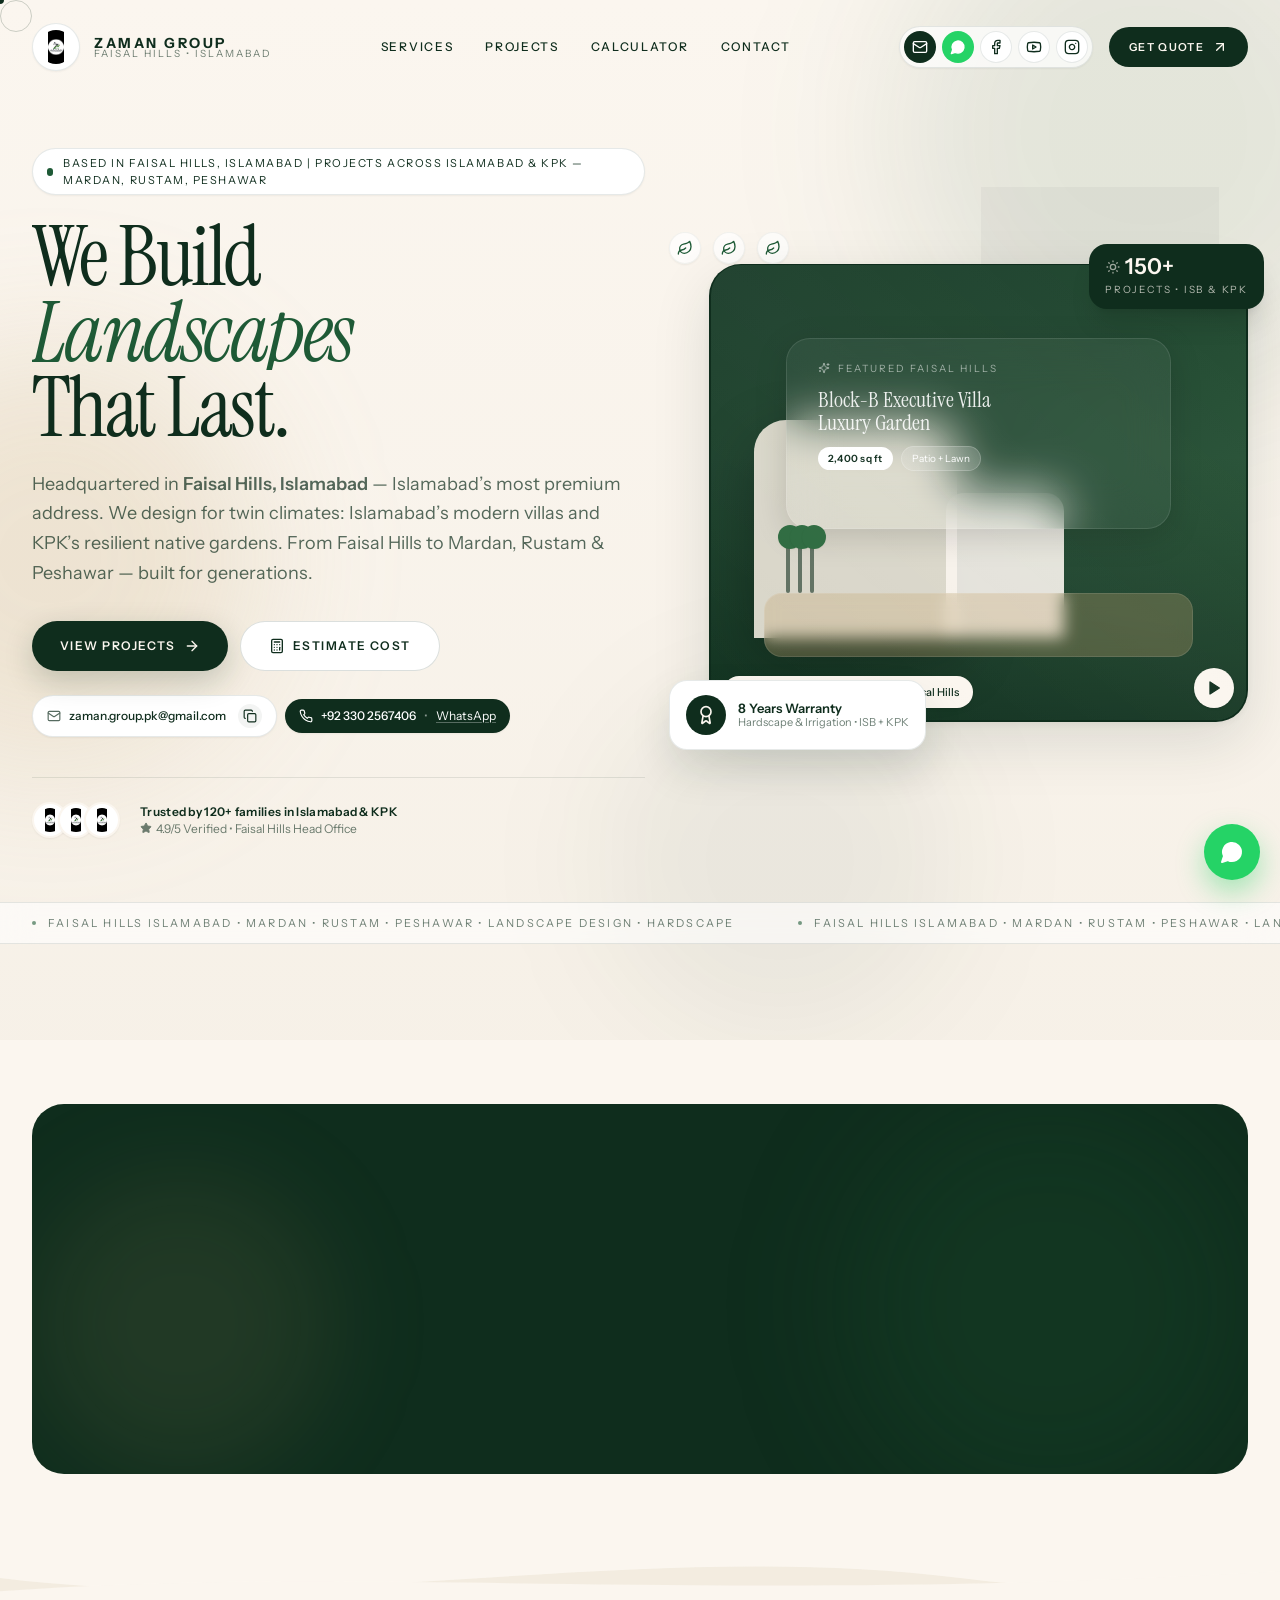
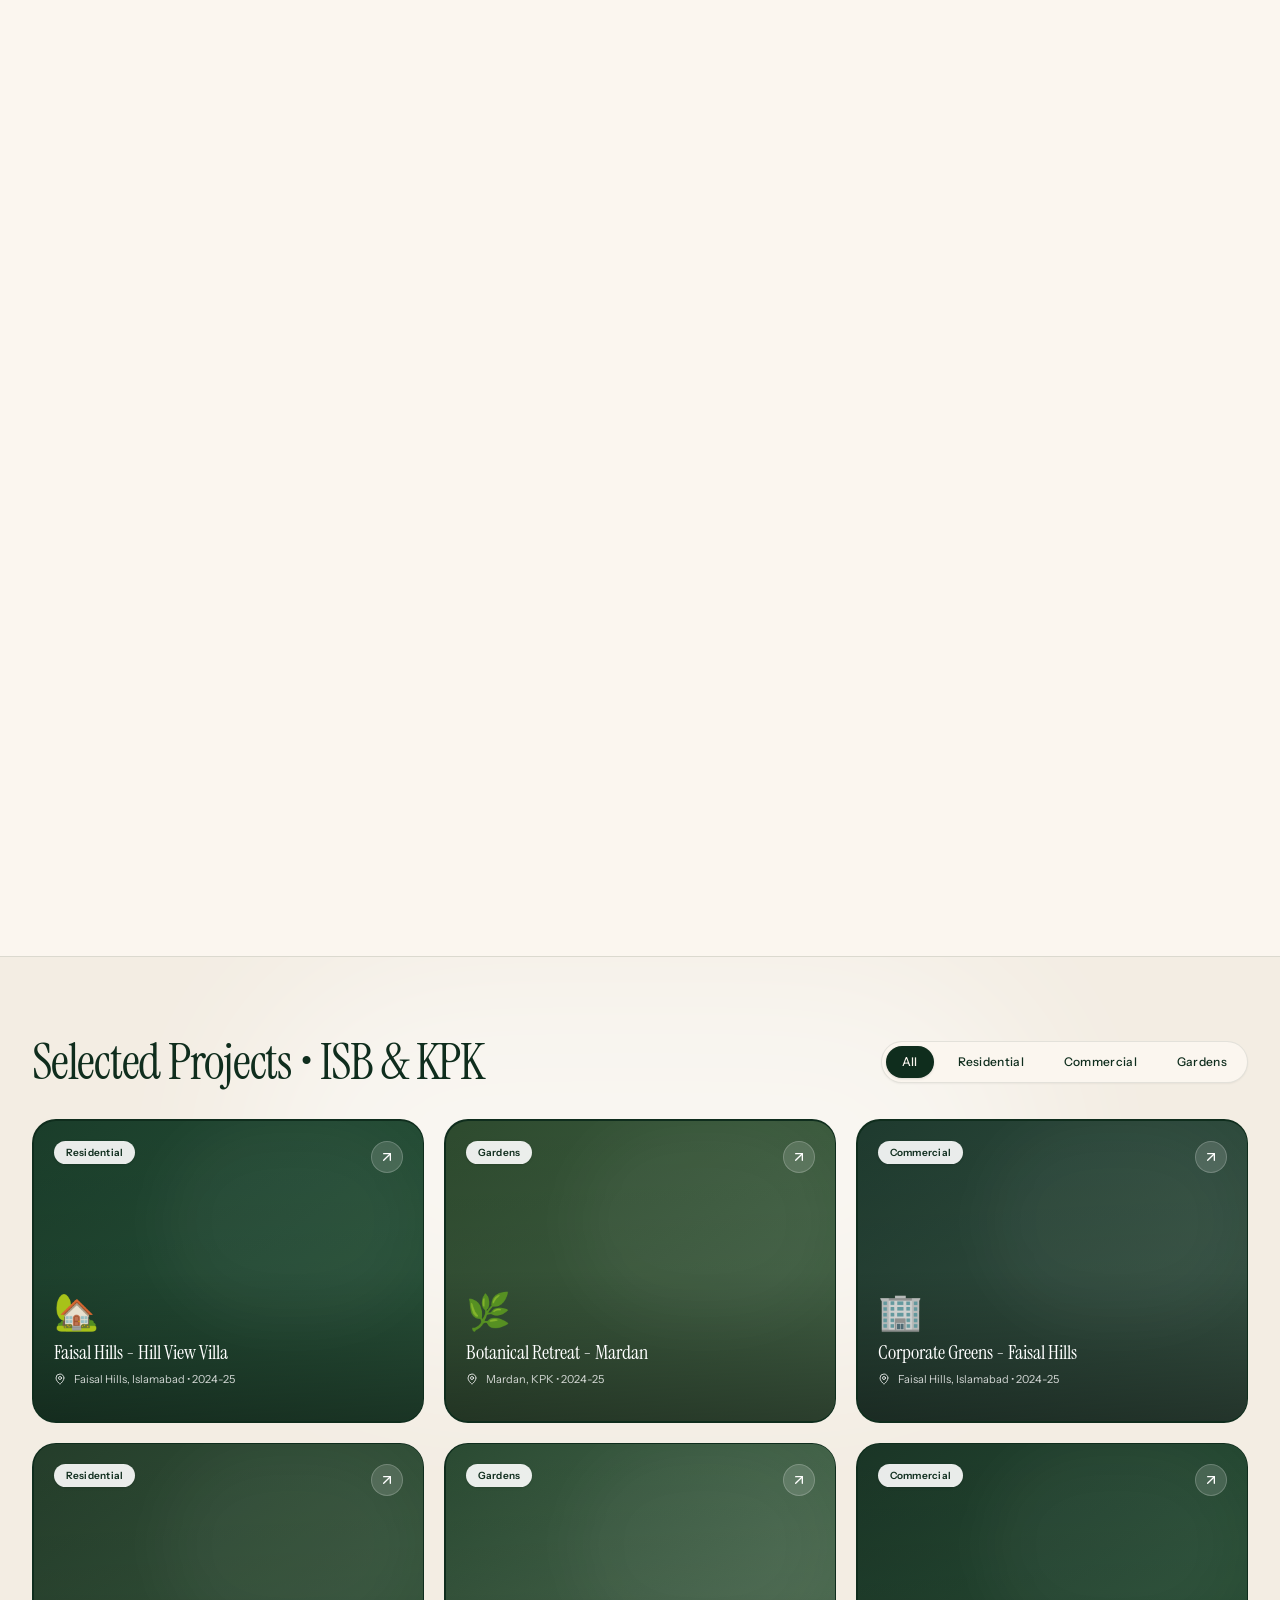
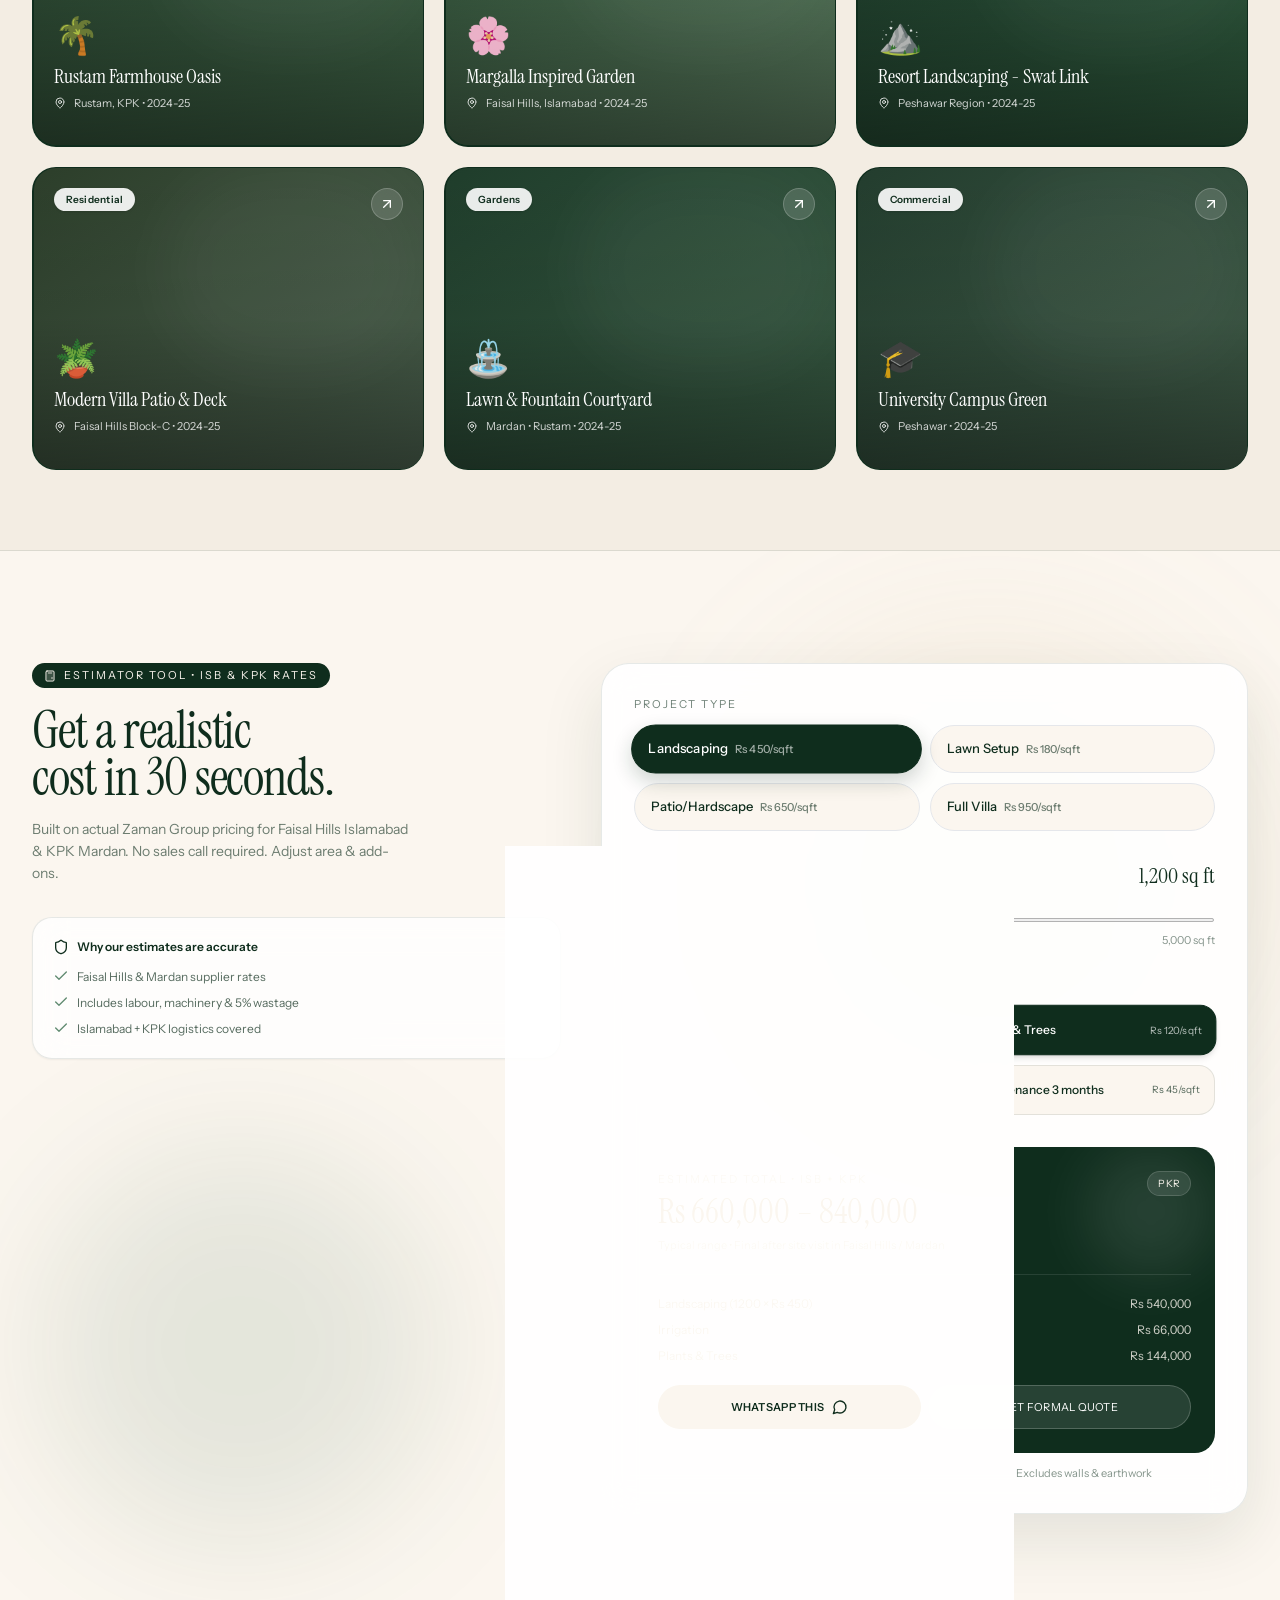
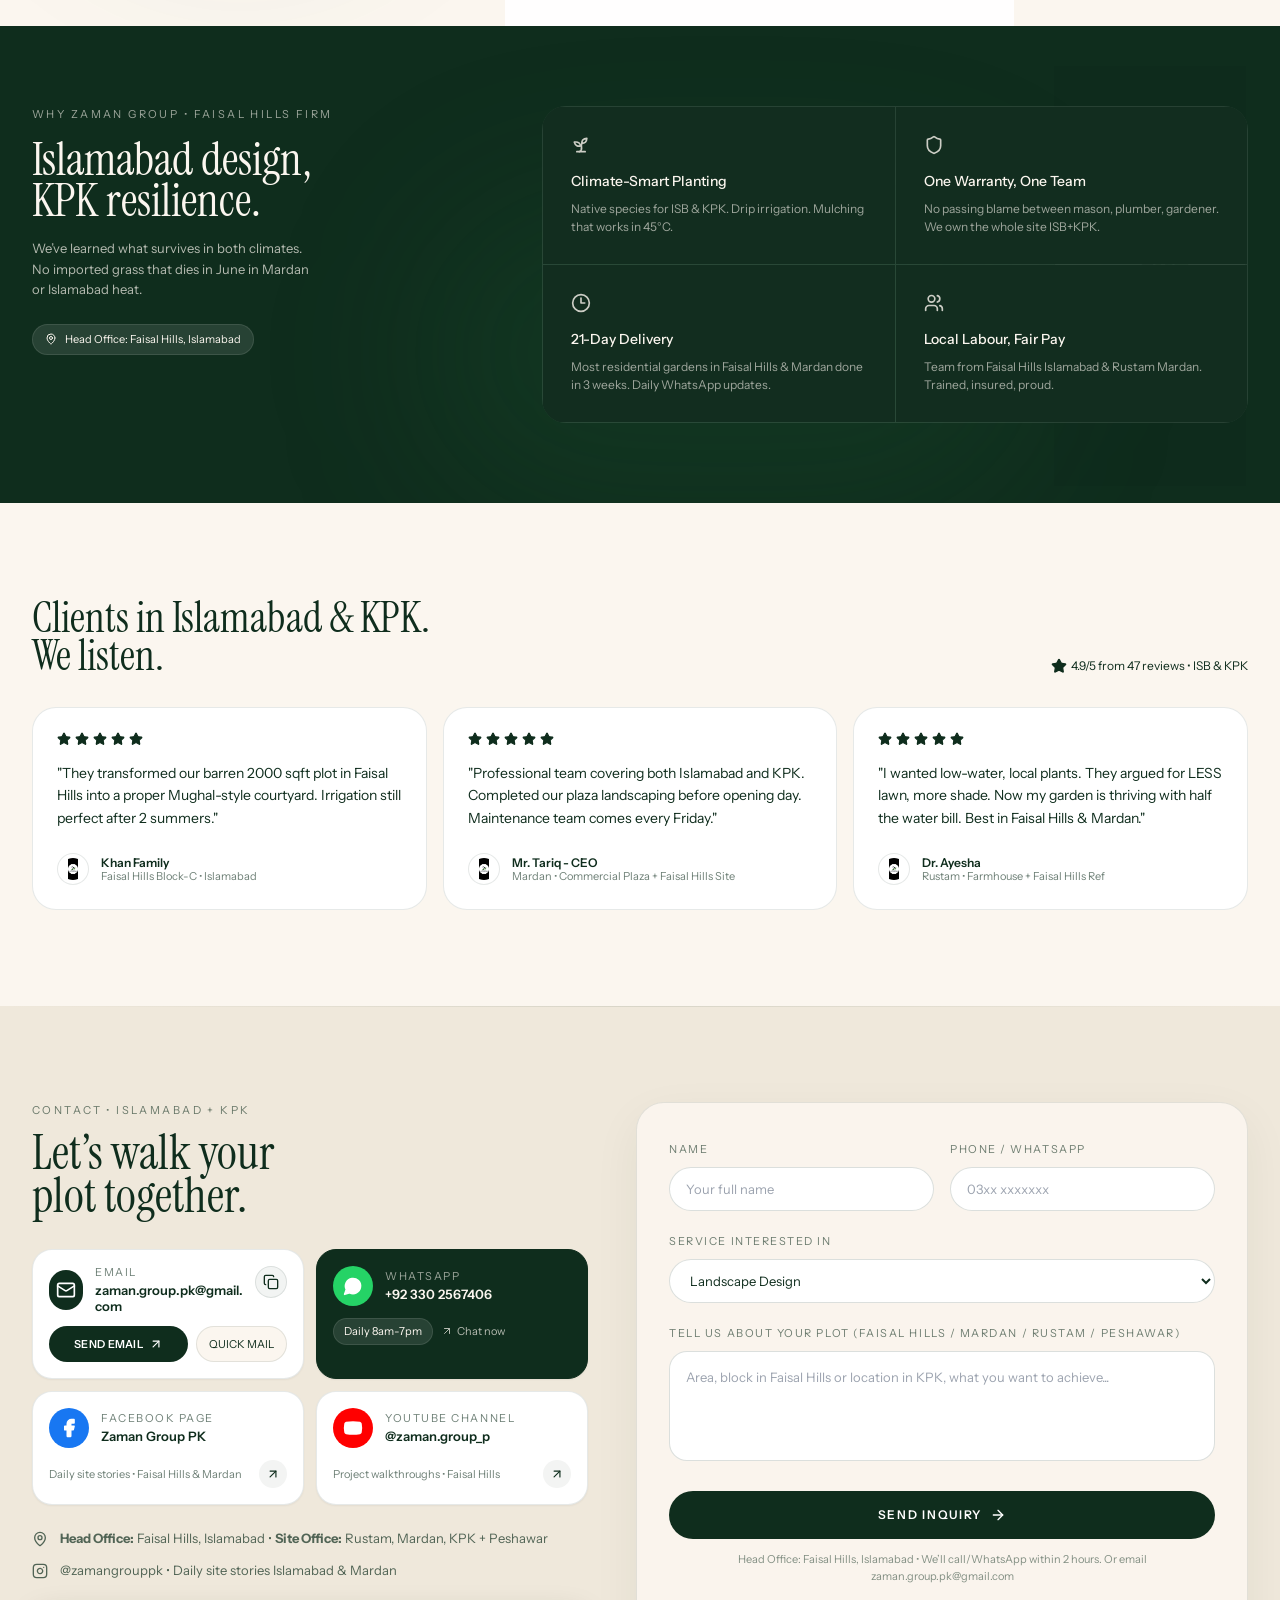
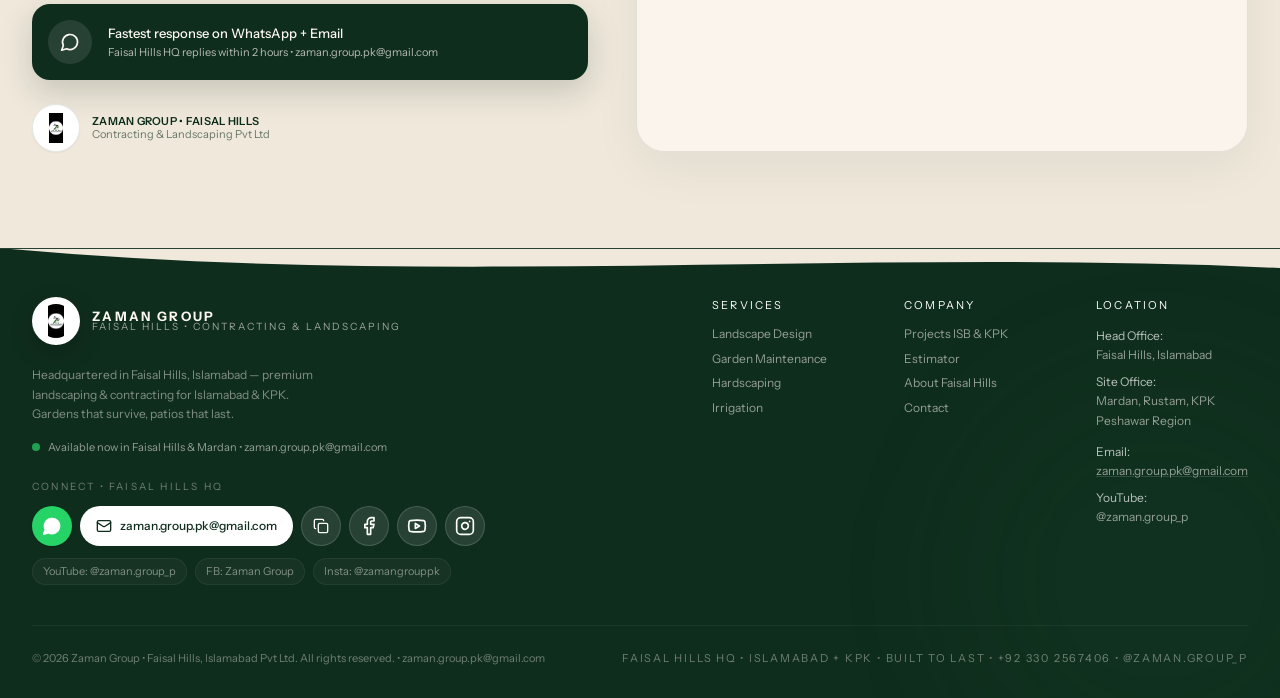
==== commit bba3db54: "Update index.html" ====
--- a/index.html
+++ b/index.html
@@ -30,7 +30,7 @@
         @keyframes marquee { 0% { transform: translateX(0); } 100% { transform: translateX(-50%); } }
         .glass { backdrop-filter: blur(16px); -webkit-backdrop-filter: blur(16px); }
         .tilt-shadow { box-shadow: 0 20px 60px rgba(15,45,29,0.12), 0 2px 8px rgba(15,45,29,0.06); }
-      `}),o("div",{className:`fixed inset-0 z-[100] flex items-center justify-center bg-[#fbf6ef] transition-all duration-700 ${a?"opacity-100":"opacity-0 pointer-events-none"}`,children:c("div",{className:"flex flex-col items-center",children:[c("div",{className:"relative",children:[o("div",{className:"w-[92px] h-[92px] rounded-full bg-white shadow-[0_12px_40px_rgba(15,45,29,0.18)] p-[10px] flex items-center justify-center",style:{animation:"logoPulse 1.2s cubic-bezier(0.16,1,0.3,1) forwards"},children:o("img",{src:PA,alt:"Zaman Group Logo",className:"w-full h-full object-contain rounded-full"})}),o("div",{className:"absolute inset-0 rounded-full border border-[#0f2d1d]/10 animate-ping"})]}),c("div",{className:"mt-6 text-center",children:[o("div",{className:"font-semibold tracking-[0.22em] text-[13px]",children:"ZAMAN GROUP"}),o("div",{className:"text-[10px] tracking-[0.25em] opacity-50 mt-1",children:"FAISAL HILLS • ISLAMABAD"}),o("div",{className:"mt-4 h-[2px] w-24 mx-auto bg-[#0f2d1d]/10 overflow-hidden rounded-full",children:o("div",{className:"h-full w-full bg-[#0f2d1d]",style:{animation:"shimmer 1.5s linear infinite",background:"linear-gradient(90deg, transparent, #0f2d1d, transparent)",backgroundSize:"200% 100%"}})})]})]})}),o("div",{ref:Ai,className:"hidden lg:block fixed top-0 left-0 w-2 h-2 bg-[#0f2d1d] rounded-full pointer-events-none z-[9999] -translate-x-1/2 -translate-y-1/2 mix-blend-normal"}),o("div",{ref:ei,className:"hidden lg:block fixed top-0 left-0 w-8 h-8 border border-[#0f2d1d]/20 rounded-full pointer-events-none z-[9998] -translate-x-1/2 -translate-y-1/2"}),o("div",{className:"fixed top-0 left-0 w-full h-[3px] z-[60] bg-transparent",children:o("div",{className:"h-full bg-gradient-to-r from-[#1e5a36] to-[#c4a46d] transition-none",style:{width:`${u}%`}})}),c("header",{className:`fixed top-[3px] w-full z-50 transition-all duration-500 border-b ${r?"bg-[#fbf6ef]/85 glass border-[#0f2d1d]/10 py-[10px] shadow-[0_8px_30px_rgba(15,45,29,0.06)]":"bg-transparent border-transparent py-[18px] lg:py-5"}`,children:[c("div",{className:"max-w-[1280px] mx-auto px-6 lg:px-8 flex items-center justify-between",children:[c("div",{className:"flex items-center gap-3.5",children:[o("div",{className:`rounded-full bg-white border border-[#0f2d1d]/10 shadow-sm flex items-center justify-center overflow-hidden transition-all duration-500 ${r?"w-11 h-11 p-[5px]":"w-12 h-12 lg:w-[48px] lg:h-[48px] p-[6px]"}`,children:o("img",{src:PA,alt:"Zaman Group Logo",className:"w-full h-full object-contain rounded-full"})}),c("div",{className:"leading-none",children:[o("div",{className:"font-bold tracking-[0.18em] text-[13px] lg:text-[14px]",children:"ZAMAN GROUP"}),o("div",{className:"text-[9px] lg:text-[10px] tracking-[0.2em] opacity-60 -mt-[1px]",children:"FAISAL HILLS • ISLAMABAD"})]})]}),o("nav",{className:"hidden lg:flex items-center gap-8 text-[12px] tracking-wide font-medium",children:[{label:"Services",id:"services"},{label:"Projects",id:"projects"},{label:"Calculator",id:"calculator"},{label:"Contact",id:"contact"}].map((S)=>c("button",{onClick:()=>Ne(S.id),className:"relative group hover:opacity-70 transition-opacity uppercase tracking-[0.14em] py-1",children:[S.label,o("span",{className:"absolute left-0 -bottom-1 w-0 h-[1px] bg-[#0f2d1d] group-hover:w-full transition-all duration-300"})]},S.id))}),c("div",{className:"flex items-center gap-3",children:[c("div",{className:"hidden lg:flex items-center gap-1.5 mr-1 p-1 rounded-full bg-white/70 border border-[#0f2d1d]/10 shadow-sm",children:[o("a",{href:`mailto:${F}`,className:"w-8 h-8 rounded-full bg-[#0f2d1d] text-white flex items-center justify-center hover:bg-black transition",title:`Email ${F}`,children:o(QA,{className:"w-4 h-4"})}),o("a",{href:Gt,target:"_blank",rel:"noopener",className:"w-8 h-8 rounded-full bg-[#25D366] text-white flex items-center justify-center hover:scale-105 transition",title:At,children:o(MA,{className:"w-4 h-4 fill-white"})}),o("a",{href:Sl,"data-fb":!0,"data-fb-link":!0,target:"_blank",rel:"noopener",className:"w-8 h-8 rounded-full bg-white border border-[#0f2d1d]/10 flex items-center justify-center hover:bg-[#0f2d1d] hover:text-white transition",title:"Facebook Page",children:o(Ke,{className:"w-4 h-4"})}),o("a",{href:Vl,"data-yt":!0,"data-yt-link":!0,target:"_blank",rel:"noopener",className:"w-8 h-8 rounded-full bg-white border border-[#0f2d1d]/10 flex items-center justify-center hover:bg-[#0f2d1d] hover:text-white transition",title:Zt,children:o(ge,{className:"w-4 h-4"})}),o("a",{href:bo,target:"_blank",rel:"noopener",className:"w-8 h-8 rounded-full bg-white border border-[#0f2d1d]/10 flex items-center justify-center hover:bg-[#0f2d1d] hover:text-white transition",title:zl,children:o(Xe,{className:"w-4 h-4"})})]}),c(Pl,{className:"hidden sm:flex items-center gap-2 bg-[#0f2d1d] text-[#fbf6ef] px-5 h-10 rounded-full text-[11px] tracking-[0.12em] uppercase font-semibold hover:bg-black transition-colors duration-300 will-change-transform",onClick:()=>Ne("contact"),children:["Get Quote ",o(jA,{className:"w-4 h-4"})]}),o("button",{onClick:()=>n((S)=>!S),className:"lg:hidden w-10 h-10 rounded-full border border-[#0f2d1d]/15 flex items-center justify-center bg-white/60 glass",children:c("div",{className:"space-y-1",children:[o("div",{className:`w-4 h-[1.5px] bg-[#0f2d1d] transition-all ${t?"rotate-45 translate-y-[3px]":""}`}),o("div",{className:`w-4 h-[1.5px] bg-[#0f2d1d] transition-all ${t?"-rotate-45 -translate-y-[2px]":""}`})]})})]})]}),o("div",{className:`lg:hidden overflow-hidden transition-all duration-500 ${t?"max-h-[520px] border-t border-[#0f2d1d]/10 mt-3":"max-h-0"}`,children:c("div",{className:"px-6 py-6 bg-[#fbf6ef]/95 glass space-y-1",children:[["Services","Projects","Calculator","Contact"].map((S)=>o("button",{onClick:()=>Ne(S.toLowerCase()),className:"w-full text-left py-3 text-[13px] tracking-[0.14em] uppercase border-b border-[#0f2d1d]/10 last:border-0",children:S},S)),c("div",{className:"pt-4 flex flex-wrap items-center gap-2",children:[c("a",{href:`mailto:${F}`,className:"flex items-center gap-2 px-3 h-9 rounded-full bg-[#0f2d1d] text-white text-[11px] tracking-wide",children:[o(QA,{className:"w-3.5 h-3.5"})," ",F]}),c("a",{href:Gt,target:"_blank",rel:"noopener",className:"flex items-center gap-2 px-3 h-9 rounded-full bg-[#25D366] text-white text-[11px]",children:[o(MA,{className:"w-3.5 h-3.5 fill-white"})," WhatsApp"]}),o("a",{href:Sl,"data-fb":!0,"data-fb-link":!0,target:"_blank",rel:"noopener",className:"w-9 h-9 rounded-full border border-[#0f2d1d]/15 bg-white flex items-center justify-center",children:o(Ke,{className:"w-4 h-4"})}),o("a",{href:Vl,"data-yt":!0,"data-yt-link":!0,target:"_blank",rel:"noopener",className:"w-9 h-9 rounded-full border border-[#0f2d1d]/15 bg-white flex items-center justify-center",children:o(ge,{className:"w-4 h-4"})}),o("a",{href:bo,target:"_blank",rel:"noopener",className:"w-9 h-9 rounded-full border border-[#0f2d1d]/15 bg-white flex items-center justify-center",children:o(Xe,{className:"w-4 h-4"})})]}),o("a",{href:"https://wa.me/923302567406?text=Hello%20Zaman%20Group%20Faisal%20Hills%2C%20I%20want%20a%20quote%20for...",target:"_blank",rel:"noopener",className:"mt-4 flex justify-center items-center gap-2 bg-[#0f2d1d] text-white h-11 rounded-full text-[12px] tracking-widest uppercase",children:"WhatsApp Quote"}),o("div",{className:"text-[10px] opacity-50 mt-3 text-center tracking-wide",children:"Head Office: Faisal Hills, Islamabad"})]})})]}),c("section",{ref:Ul,className:"relative pt-[108px] lg:pt-[148px] pb-12 lg:pb-24 overflow-hidden bg-gradient-to-b from-[#fbf6ef] to-[#efe8db]/40",children:[c("div",{className:"pointer-events-none absolute inset-0 overflow-hidden",children:[o("div",{className:"absolute -top-32 -right-32 w-[520px] h-[520px] rounded-full bg-[#1e5a36]/10 blur-[80px]",style:{animation:"driftOrb 12s ease-in-out infinite"}}),o("div",{className:"absolute top-1/3 -left-40 w-[420px] h-[420px] rounded-full bg-[#c4a46d]/20 blur-[70px]",style:{animation:"driftOrb 16s ease-in-out infinite reverse"}}),o("div",{className:"absolute bottom-0 right-1/4 w-[360px] h-[360px] rounded-full bg-[#0f2d1d]/5 blur-[60px]",style:{animation:"driftOrb 14s ease-in-out infinite"}}),o("img",{src:PA,alt:"",className:"absolute right-[-80px] top-[18%] w-[520px] h-[520px] object-contain opacity-[0.03] pointer-events-none select-none hidden lg:block",style:{transform:`translateY(${y*0.6}px)`}})]}),c("div",{className:"max-w-[1280px] mx-auto px-6 lg:px-8 grid lg:grid-cols-[1.05fr_0.95fr] gap-10 lg:gap-12 items-center relative",children:[c("div",{className:"reveal !opacity-100 !translate-y-0",style:{["--delay"]:"100ms"},children:[c("div",{className:"inline-flex items-center gap-2.5 px-3.5 py-1.5 rounded-full bg-white border border-[#0f2d1d]/10 shadow-sm text-[11px] tracking-[0.14em] uppercase mb-6",children:[o("span",{className:"w-2 h-2 rounded-full bg-[#1e5a36] animate-pulse"})," Based in Faisal Hills, Islamabad | Projects across Islamabad & KPK — Mardan, Rustam, Peshawar"]}),c("h1",{className:"serif text-[42px] sm:text-[56px] lg:text-[84px] leading-[0.9] tracking-[-0.03em]",children:[o("span",{className:"block overflow-hidden",children:o("span",{className:"block translate-y-0",style:{animation:"floatLeaf 0.9s cubic-bezier(0.16,1,0.3,1)"},children:"We Build"})}),o("span",{className:"italic font-normal text-[#1e5a36] block overflow-hidden",children:o("span",{className:"block",style:{animation:"floatLeaf 0.9s 0.12s both cubic-bezier(0.16,1,0.3,1)"},children:"Landscapes"})}),o("span",{className:"block overflow-hidden",children:o("span",{className:"block",style:{animation:"floatLeaf 0.9s 0.24s both cubic-bezier(0.16,1,0.3,1)"},children:"That Last."})})]}),c("p",{className:"mt-6 text-[15px] lg:text-[18px] leading-[1.65] opacity-70 max-w-[52ch]",children:["Headquartered in ",o("span",{className:"font-semibold text-[#0f2d1d]",children:"Faisal Hills, Islamabad"})," — Islamabad’s most premium address. We design for twin climates: Islamabad’s modern villas and KPK’s resilient native gardens. From Faisal Hills to Mardan, Rustam & Peshawar — built for generations."]}),c("div",{className:"mt-8 flex flex-wrap gap-3",children:[c(Pl,{className:"h-[50px] px-7 rounded-full bg-[#0f2d1d] text-[#fbf6ef] text-[12px] tracking-[0.12em] uppercase font-semibold inline-flex items-center gap-2 hover:bg-black transition-colors shadow-[0_10px_30px_rgba(15,45,29,0.2)] will-change-transform",onClick:()=>Ne("projects"),children:["View Projects ",o(gt,{className:"w-4 h-4"})]}),c(Pl,{className:"h-[50px] px-7 rounded-full bg-white border border-[#0f2d1d]/15 text-[12px] tracking-[0.12em] uppercase font-semibold inline-flex items-center gap-2 hover:bg-[#0f2d1d]/5 transition will-change-transform",onClick:()=>Ne("calculator"),children:[o(Nt,{className:"w-4 h-4"})," Estimate Cost"]})]}),c("div",{className:"mt-6 flex flex-wrap items-center gap-2 text-[12px]",children:[c("div",{className:"inline-flex items-center gap-2 px-3.5 py-2 rounded-full bg-white border border-[#0f2d1d]/10 shadow-sm",children:[o(QA,{className:"w-3.5 h-3.5 opacity-70"}),o("a",{href:`mailto:${F}`,className:"font-medium hover:underline",children:F}),o("button",{onClick:()=>Ol(J),className:"ml-1 w-6 h-6 rounded-full bg-[#0f2d1d]/5 flex items-center justify-center hover:bg-[#0f2d1d]/10 transition",title:"Copy email",children:X?o(CA,{className:"w-3.5 h-3.5 text-emerald-600"}):o(be,{className:"w-3.5 h-3.5"})})]}),c("div",{className:"inline-flex items-center gap-2 px-3.5 py-2 rounded-full bg-[#0f2d1d] text-white shadow-sm",children:[o(Dn,{className:"w-3.5 h-3.5"}),o("a",{href:`tel:${At.replace(/ /g,"")}`,className:"font-medium",children:At}),o("span",{className:"opacity-50",children:"•"}),o("a",{href:Gt,target:"_blank",rel:"noopener",className:"underline decoration-white/30 underline-offset-2 hover:decoration-white",children:"WhatsApp"})]})]}),c("div",{className:"mt-10 flex items-center gap-5 border-t border-[#0f2d1d]/10 pt-6",children:[o("div",{className:"flex -space-x-2.5",children:[PA,PA,PA].map((S,L)=>o("div",{className:"w-9 h-9 rounded-full border-2 border-[#fbf6ef] bg-white shadow-sm flex items-center justify-center p-1",children:o("img",{src:PA,alt:"",className:"w-full h-full object-contain rounded-full"})},L))}),c("div",{className:"text-[12px] leading-tight",children:[o("div",{className:"font-semibold tracking-wide",children:"Trusted by 120+ families in Islamabad & KPK"}),c("div",{className:"opacity-60 flex items-center gap-1 mt-0.5",children:[o($e,{className:"w-3 h-3 fill-[#0f2d1d]"})," 4.9/5 Verified • Faisal Hills Head Office"]})]})]})]}),c("div",{className:"relative reveal lg:pl-4",style:{["--delay"]:"220ms"},children:[o("div",{className:"pointer-events-none absolute -top-8 -left-6 hidden lg:flex gap-3",children:[0,1,2].map((S)=>o("div",{className:"w-8 h-8 rounded-full bg-white/70 glass border border-[#0f2d1d]/5 flex items-center justify-center shadow-sm",style:{animation:`floatLeaf ${3+S}s ease-in-out infinite`,animationDelay:`${S*0.4}s`},children:o(Tt,{className:"w-4 h-4 text-[#1e5a36]"})},S))}),o("div",{className:"relative aspect-[4/3.2] lg:aspect-[4/3.4] rounded-[32px] overflow-hidden bg-[#0f2d1d] p-[1.5px] tilt-shadow",children:c("div",{className:"w-full h-full rounded-[30px] overflow-hidden relative bg-gradient-to-br from-[#1a3d2a] via-[#234a32] to-[#2f5e3e]",children:[c("div",{className:"absolute inset-0",style:{transform:`translateY(${y*-0.15}px)`},children:[o("div",{className:"absolute bottom-0 w-full h-[58%] bg-gradient-to-t from-[#0f2d1d] to-transparent opacity-80"}),o("div",{className:"absolute left-[8%] bottom-[18%] w-[38%] h-[48%] rounded-t-[32px] bg-[#efe8db]/90 shadow-[0_20px_60px_rgba(0,0,0,0.3)]"}),o("div",{className:"absolute left-[44%] bottom-[18%] w-[22%] h-[32%] rounded-t-[18px] bg-[#fbf6ef] opacity-90"}),o("div",{className:"absolute right-[10%] bottom-[14%] left-[10%] h-[14%] rounded-[18px] bg-[#c4a46d]/30 backdrop-blur border border-white/10"}),o("div",{className:"absolute top-[16%] left-[14%] w-[72%] h-[42%] rounded-[24px] border border-white/10 bg-white/[0.05] backdrop-blur-xl shadow-[0_8px_32px_rgba(0,0,0,0.15)]"}),c("div",{className:"absolute top-[20%] left-[20%] text-white/90",children:[c("div",{className:"inline-flex items-center gap-2 text-[10px] tracking-[0.2em] uppercase opacity-60",children:[o(ke,{className:"w-3 h-3"})," Featured Faisal Hills"]}),c("div",{className:"serif text-[22px] leading-[1.05] mt-2",children:["Block-B Executive Villa",o("br",{}),"Luxury Garden"]}),c("div",{className:"flex items-center gap-2 mt-3",children:[o("span",{className:"px-2.5 py-1 rounded-full bg-white text-[#0f2d1d] text-[10px] tracking-wide font-semibold",children:"2,400 sq ft"}),o("span",{className:"px-2.5 py-1 rounded-full bg-white/15 text-white text-[10px] border border-white/20 backdrop-blur",children:"Patio + Lawn"})]})]}),o("div",{className:"absolute bottom-[28%] left-[14%] flex gap-2",children:[0,1,2].map((S)=>o("div",{className:"w-1 h-14 bg-[#0f2d1d]/60 rounded-full relative",children:o("div",{className:"absolute -top-3 -left-2 w-6 h-6 rounded-full bg-[#2d6a3f] shadow-sm"})},S))})]}),c("div",{className:"absolute bottom-3 left-3 right-3 flex justify-between items-end",children:[c("div",{className:"px-3.5 py-2 rounded-full bg-[#fbf6ef] text-[#0f2d1d] text-[11px] font-medium inline-flex items-center gap-2 shadow",children:[o("div",{className:"w-2 h-2 rounded-full bg-emerald-600 animate-pulse"})," Project completed in 21 days • Faisal Hills"]}),o("button",{onClick:()=>Ne("projects"),className:"w-10 h-10 rounded-full bg-[#fbf6ef] flex items-center justify-center hover:scale-110 transition shadow",children:o(En,{className:"w-4 h-4 fill-[#0f2d1d]"})})]}),o("div",{className:"absolute inset-0 bg-gradient-to-tr from-white/0 via-white/[0.06] to-white/0 opacity-60 pointer-events-none"})]})}),c("div",{className:"absolute -bottom-7 -left-3 lg:-left-6 bg-white border border-[#0f2d1d]/10 rounded-[18px] px-4 py-3.5 shadow-[0_20px_40px_rgba(15,45,29,0.12)] flex items-center gap-3 will-change-transform",style:{transform:`translateY(${y*-0.12}px)`},children:[o("div",{className:"w-10 h-10 rounded-full bg-[#0f2d1d] text-[#fbf6ef] flex items-center justify-center",children:o(Gn,{className:"w-5 h-5"})}),c("div",{className:"leading-tight",children:[o("div",{className:"text-[13px] font-semibold",children:"8 Years Warranty"}),o("div",{className:"text-[11px] opacity-60",children:"Hardscape & Irrigation • ISB + KPK"})]})]}),c("div",{className:"absolute -top-5 -right-3 lg:-right-4 bg-[#0f2d1d] text-[#fbf6ef] rounded-[18px] px-4 py-3 shadow-xl will-change-transform",style:{transform:`translateY(${y*-0.25}px)`},children:[c("div",{className:"text-[22px] leading-none font-semibold flex items-center gap-1",children:[o(Fn,{className:"w-4 h-4 opacity-60"})," 150+"]}),o("div",{className:"text-[10px] tracking-[0.18em] uppercase opacity-70 mt-1",children:"Projects • ISB & KPK"})]})]})]}),o("div",{className:"mt-12 lg:mt-16 border-y border-[#0f2d1d]/10 bg-white/60 glass overflow-hidden",children:o("div",{className:"flex whitespace-nowrap py-3",style:{animation:"marquee 30s linear infinite"},children:Array.from({length:12}).map((S,L)=>c("span",{className:"mx-8 text-[11px] tracking-[0.2em] uppercase opacity-60 flex items-center gap-3",children:[o("span",{className:"w-1 h-1 rounded-full bg-[#1e5a36]"})," Faisal Hills Islamabad • Mardan • Rustam • Peshawar • Landscape Design • Hardscape"]},L))})})]}),o("section",{className:"py-8 lg:py-16 relative",children:o("div",{className:"max-w-[1280px] mx-auto px-6 lg:px-8",children:c("div",{ref:ql,className:"grid lg:grid-cols-[1.1fr_0.9fr] gap-8 lg:gap-16 items-start bg-[#0f2d1d] text-[#fbf6ef] rounded-[32px] p-7 lg:p-12 relative overflow-hidden",children:[o("div",{className:"absolute top-0 right-0 w-[400px] h-[400px] bg-[#1e5a36]/20 blur-[60px] rounded-full pointer-events-none"}),o("div",{className:"absolute bottom-0 left-0 w-[300px] h-[300px] bg-[#c4a46d]/10 blur-[50px] rounded-full pointer-events-none"}),c("div",{className:"reveal relative",children:[o("div",{className:"text-[11px] tracking-[0.22em] uppercase opacity-60 mb-4",children:"Who We Are • Faisal Hills Head Office"}),c("h2",{className:"serif text-[32px] lg:text-[46px] leading-[0.92] tracking-[-0.02em]",children:["Islamabad luxury,",o("br",{}),"engineered for KPK",o("br",{}),"toughness."]})]}),c("div",{className:"reveal relative",style:{["--delay"]:"120ms"},children:[c("p",{className:"text-[14px] lg:text-[15px] leading-[1.7] opacity-80",children:["Zaman Group is headquartered in ",o("b",{className:"text-white",children:"Faisal Hills, Islamabad"})," with site operations in Mardan, Rustam & Peshawar. We design for two worlds: Islamabad’s executive villas and KPK’s climate — native planting, efficient irrigation, stone that lasts 50 years. No Pinterest copies. Just honest work."]}),c("div",{className:"grid grid-cols-3 gap-6 mt-8 pt-8 border-t border-white/10",children:[c("div",{children:[c("div",{className:"serif text-[28px] lg:text-[40px] leading-none",children:[td,"+"]}),o("div",{className:"text-[11px] tracking-[0.16em] uppercase opacity-60 mt-2",children:"Projects • ISB & KPK"})]}),c("div",{children:[o("div",{className:"serif text-[28px] lg:text-[40px] leading-none",children:nd}),o("div",{className:"text-[11px] tracking-[0.16em] uppercase opacity-60 mt-2",children:"Years Experience"})]}),c("div",{children:[c("div",{className:"serif text-[28px] lg:text-[40px] leading-none",children:[rd,"%"]}),o("div",{className:"text-[11px] tracking-[0.16em] uppercase opacity-60 mt-2",children:"Satisfaction"})]})]})]})]})})}),o("div",{className:"w-full overflow-hidden leading-none",children:c("svg",{viewBox:"0 0 1440 120",className:"w-full h-[60px] lg:h-[80px]",preserveAspectRatio:"none",children:[o("path",{d:"M0,60 C360,120 720,0 1080,60 C1260,90 1380,70 1440,60 L1440,120 L0,120 Z",fill:"#efe8db",opacity:"0.7"}),o("path",{d:"M0,80 C400,40 800,100 1440,50 L1440,120 L0,120 Z",fill:"#fbf6ef"})]})}),o("section",{id:"services",className:"py-16 lg:py-28 bg-[#fbf6ef] relative",children:c("div",{className:"max-w-[1280px] mx-auto px-6 lg:px-8",children:[c("div",{className:"flex flex-wrap justify-between items-end gap-6 mb-10 reveal",children:[c("div",{children:[o("div",{className:"text-[11px] tracking-[0.22em] uppercase opacity-50 mb-3",children:"Services • Islamabad + KPK"}),c("h2",{className:"serif text-[36px] lg:text-[58px] leading-[0.88] tracking-[-0.02em]",children:["Everything outdoors,",o("br",{}),"done properly."]})]}),o("p",{className:"max-w-[38ch] text-[14px] leading-[1.6] opacity-60",children:"From Faisal Hills executive villas to Mardan farmhouses. One team, one warranty. No subcontractor chaos."})]}),o("div",{className:"grid sm:grid-cols-2 lg:grid-cols-3 gap-4 lg:gap-5 reveal",style:{["--delay"]:"100ms"},children:[{icon:Jn,title:"Landscape Design",desc:"Concept to 3D plan for Faisal Hills & KPK plots, native planting, soil & drainage.",bullets:["Site survey ISB/KPK","3D renders","Planting plan"]},{icon:Tt,title:"Lawn & Garden Maintenance",desc:"Weekly mowing, feeding, pruning. Keep it lush in Islamabad & 45°C Mardan.",bullets:["Mowing & edging","Fertilization","Pest control"]},{icon:Le,title:"Hardscaping & Patios",desc:"Stone patios, retaining walls, pergolas — Faisal Hills spec, KPK stone.",bullets:["Stone & tile","Pergolas","Outdoor kitchens"]},{icon:Rn,title:"Irrigation Systems",desc:"Drip & sprinkler with smart controllers. Save 40% water across both regions.",bullets:["Drip lines","Smart timers","Bore integration"]},{icon:Cn,title:"Commercial Landscaping",desc:"Plazas in Faisal Hills, schools & resorts in KPK. Durable green.",bullets:["Corporate lawns","Public parks","Roof gardens"]},{icon:xn,title:"Construction & Contracting",desc:"Boundary walls, pathways, earthwork. Licensed team ISB + KPK.",bullets:["Civil works","Stone masonry","Project management"]}].map((S,L)=>o(Z1,{className:"h-full",children:c("div",{className:"h-full bg-white/80 glass border border-[#0f2d1d]/10 rounded-[24px] p-7 lg:p-8 group hover:bg-white transition-all duration-500 hover:shadow-[0_24px_60px_rgba(15,45,29,0.10)] hover:-translate-y-1 will-change-transform",style:{transitionDelay:`${L*60}ms`},children:[o("div",{className:"w-11 h-11 rounded-full bg-[#0f2d1d] text-[#fbf6ef] flex items-center justify-center group-hover:scale-110 group-hover:rotate-3 transition-transform duration-500",children:o(S.icon,{className:"w-5 h-5"})}),o("h3",{className:"mt-6 font-semibold text-[17px] tracking-[-0.01em]",children:S.title}),o("p",{className:"mt-2 text-[13px] leading-[1.6] opacity-60 min-h-[48px]",children:S.desc}),o("div",{className:"mt-5 flex flex-wrap gap-2",children:S.bullets.map((Q)=>o("span",{className:"text-[11px] px-2.5 py-1 rounded-full bg-[#0f2d1d]/[0.06] border border-[#0f2d1d]/10",children:Q},Q))})]})},S.title))})]})}),c("section",{id:"projects",className:"py-12 lg:py-20 bg-[#efe8db]/60 border-y border-[#0f2d1d]/10 relative overflow-hidden",children:[o("div",{className:"absolute top-0 left-1/2 -translate-x-1/2 w-[800px] h-[400px] bg-white/50 blur-[80px] rounded-full pointer-events-none"}),c("div",{className:"max-w-[1280px] mx-auto px-6 lg:px-8 relative",children:[c("div",{className:"flex flex-wrap items-center justify-between gap-4 mb-8 reveal",children:[o("h2",{className:"serif text-[32px] lg:text-[50px] leading-none tracking-tight",children:"Selected Projects • ISB & KPK"}),o("div",{className:"flex items-center gap-2 p-1 rounded-full bg-[#fbf6ef] border border-[#0f2d1d]/10 shadow-sm",children:["All","Residential","Commercial","Gardens"].map((S)=>o("button",{onClick:()=>e(S),className:`px-4 h-8 rounded-full text-[12px] tracking-wide font-medium transition-all ${A===S?"bg-[#0f2d1d] text-[#fbf6ef] shadow":"hover:bg-[#0f2d1d]/10"}`,children:S},S))})]}),o("div",{className:"grid sm:grid-cols-2 lg:grid-cols-3 gap-4 lg:gap-5",children:ed.map((S,L)=>o("div",{className:"reveal group relative aspect-[4/3.1] rounded-[24px] overflow-hidden bg-[#0f2d1d] p-[1.5px] hover:shadow-[0_20px_50px_rgba(15,45,29,0.18)] transition-all duration-500",style:{["--delay"]:`${L*80}ms`},children:c("div",{className:`absolute inset-[1.5px] rounded-[22px] bg-gradient-to-br ${S.tone} flex flex-col justify-between p-5 overflow-hidden`,children:[o("div",{className:"absolute inset-0 bg-gradient-to-t from-black/70 via-black/10 to-transparent opacity-60 group-hover:opacity-80 transition-opacity duration-500"}),o("div",{className:"absolute inset-0 scale-100 group-hover:scale-[1.08] transition-transform duration-[1.2s] ease-out",children:o("div",{className:"absolute right-0 top-0 w-2/3 h-2/3 bg-white/[0.04] rounded-full blur-[30px]"})}),c("div",{className:"relative flex justify-between items-start z-10",children:[o("span",{className:"px-3 py-1 rounded-full bg-white/90 text-[#0f2d1d] text-[10px] tracking-wide font-semibold shadow",children:S.cat}),o("span",{className:"w-8 h-8 rounded-full bg-white/15 border border-white/20 backdrop-blur flex items-center justify-center text-white group-hover:bg-white group-hover:text-[#0f2d1d] transition-colors",children:o(jA,{className:"w-4 h-4"})})]}),c("div",{className:"relative z-10",children:[o("div",{className:"text-[36px] leading-none opacity-90 group-hover:scale-110 transition-transform duration-500 origin-left",children:S.icon}),o("div",{className:"mt-3 serif text-[20px] leading-[1.1] text-white translate-y-0 group-hover:-translate-y-1 transition-transform duration-500",children:S.title}),c("div",{className:"mt-2 flex items-center gap-2 text-[11px] text-white/80",children:[o(_e,{className:"w-3 h-3"})," ",S.loc," • 2024-25"]}),o("div",{className:"mt-3 h-[2px] w-0 group-hover:w-full bg-white/50 transition-all duration-700"})]})]})},S.id))})]})]}),c("section",{id:"calculator",className:"py-16 lg:py-28 relative overflow-hidden",children:[c("div",{className:"absolute inset-0 pointer-events-none",children:[o("div",{className:"absolute top-20 right-10 w-[500px] h-[500px] bg-[#c4a46d]/10 rounded-full blur-[80px]"}),o("div",{className:"absolute bottom-20 left-10 w-[400px] h-[400px] bg-[#1e5a36]/10 rounded-full blur-[70px]"})]}),o("div",{className:"max-w-[1280px] mx-auto px-6 lg:px-8 relative",children:c("div",{className:"grid lg:grid-cols-[0.9fr_1.1fr] gap-8 lg:gap-10 items-start",children:[c("div",{className:"reveal",children:[c("div",{className:"inline-flex items-center gap-2 px-3 py-1 rounded-full bg-[#0f2d1d] text-[#fbf6ef] text-[11px] tracking-[0.18em] uppercase",children:[o(Nt,{className:"w-3 h-3"})," Estimator Tool • ISB & KPK Rates"]}),c("h2",{className:"serif mt-5 text-[34px] lg:text-[52px] leading-[0.9] tracking-[-0.02em]",children:["Get a realistic",o("br",{}),"cost in 30 seconds."]}),o("p",{className:"mt-4 text-[14px] leading-[1.6] opacity-60 max-w-[42ch]",children:"Built on actual Zaman Group pricing for Faisal Hills Islamabad & KPK Mardan. No sales call required. Adjust area & add-ons."}),c("div",{className:"mt-8 rounded-[20px] border border-[#0f2d1d]/10 bg-white/80 glass p-5 shadow-sm",children:[c("div",{className:"flex items-center gap-2 text-[12px] font-semibold",children:[o(Ht,{className:"w-4 h-4"})," Why our estimates are accurate"]}),c("ul",{className:"mt-3 space-y-2 text-[12px] opacity-70",children:[c("li",{className:"flex gap-2",children:[o(CA,{className:"w-4 h-4 text-[#1e5a36] shrink-0"})," Faisal Hills & Mardan supplier rates"]}),c("li",{className:"flex gap-2",children:[o(CA,{className:"w-4 h-4 text-[#1e5a36] shrink-0"})," Includes labour, machinery & 5% wastage"]}),c("li",{className:"flex gap-2",children:[o(CA,{className:"w-4 h-4 text-[#1e5a36] shrink-0"})," Islamabad + KPK logistics covered"]})]})]})]}),c("div",{className:"reveal bg-white/90 glass rounded-[28px] border border-[#0f2d1d]/10 shadow-[0_24px_64px_rgba(15,45,29,0.10)] p-6 lg:p-8",style:{["--delay"]:"120ms"},children:[c("div",{children:[o("div",{className:"text-[11px] tracking-[0.18em] uppercase opacity-60 mb-3",children:"Project Type"}),o("div",{className:"grid grid-cols-2 gap-2.5",children:Object.keys(Qn).map((S)=>c("button",{onClick:()=>O(S),className:`h-12 rounded-full border text-[13px] font-medium text-left px-4 transition-all duration-300 ${P===S?"bg-[#0f2d1d] text-white border-[#0f2d1d] shadow-[0_8px_20px_rgba(15,45,29,0.2)] scale-[1.02]":"bg-[#fbf6ef] border-[#0f2d1d]/12 hover:border-[#0f2d1d]/25 hover:scale-[1.01]"}`,children:[S," ",c("span",{className:"opacity-60 text-[11px] ml-1",children:["Rs ",Qn[S],"/sqft"]})]},S))})]}),c("div",{className:"mt-7",children:[c("div",{className:"flex justify-between items-end mb-3",children:[o("div",{className:"text-[11px] tracking-[0.18em] uppercase opacity-60",children:"Area"}),c("div",{className:"serif text-[22px] tabular-nums transition-all",children:[g.toLocaleString()," sq ft"]})]}),o("input",{type:"range",min:300,max:5000,step:50,value:g,onChange:(S)=>s(parseInt(S.target.value)),className:"w-full accent-[#0f2d1d] h-1 cursor-pointer"}),c("div",{className:"flex justify-between text-[11px] opacity-50 mt-1",children:[o("span",{children:"300"}),o("span",{children:"5,000 sq ft"})]})]}),c("div",{className:"mt-7",children:[o("div",{className:"text-[11px] tracking-[0.18em] uppercase opacity-60 mb-3",children:"Add-ons"}),o("div",{className:"grid sm:grid-cols-2 gap-2.5",children:[{key:"irrigation",label:"Irrigation System",price:"Rs 35k+"},{key:"plants",label:"Plants & Trees",price:"Rs 120/sqft"},{key:"lighting",label:"Landscape Lighting",price:"Rs 55k"},{key:"maintenance",label:"Maintenance 3 months",price:"Rs 45/sqft"}].map((S)=>c("button",{onClick:()=>p((L)=>({...L,[S.key]:!L[S.key]})),className:`flex items-center justify-between p-3.5 rounded-[16px] border text-left transition-all duration-300 ${f[S.key]?"bg-[#0f2d1d] text-white border-[#0f2d1d] shadow-md scale-[1.01]":"bg-[#fbf6ef] border-[#0f2d1d]/10 hover:border-[#0f2d1d]/20"}`,children:[c("div",{className:"flex items-center gap-2.5",children:[o("div",{className:`w-5 h-5 rounded-full border flex items-center justify-center transition ${f[S.key]?"bg-white text-[#0f2d1d] border-white":"border-[#0f2d1d]/20"}`,children:f[S.key]&&o(CA,{className:"w-3 h-3"})}),o("span",{className:"text-[12px] font-medium",children:S.label})]}),o("span",{className:"text-[10px] opacity-70",children:S.price})]},S.key))})]}),c("div",{className:"mt-8 rounded-[20px] bg-[#0f2d1d] text-[#fbf6ef] p-5 lg:p-6 relative overflow-hidden",children:[o("div",{className:"absolute top-0 right-0 w-32 h-32 bg-white/10 rounded-full blur-[30px] pointer-events-none"}),c("div",{className:"flex justify-between items-start gap-4 relative",children:[c("div",{children:[o("div",{className:"text-[11px] tracking-[0.18em] uppercase opacity-60",children:"Estimated Total • ISB + KPK"}),c("div",{className:"serif text-[28px] lg:text-[34px] leading-none mt-2 tabular-nums transition-all duration-500",children:["Rs ",$c.toLocaleString()," – ",Ad.toLocaleString()]}),o("div",{className:"text-[11px] opacity-60 mt-2",children:"Typical range • Final after site visit in Faisal Hills / Mardan"})]}),o("div",{className:"px-2.5 py-1 rounded-full bg-white/10 border border-white/15 text-[10px] tracking-wide",children:"PKR"})]}),c("div",{className:"mt-5 pt-5 border-t border-white/10 space-y-2 text-[12px]",children:[c("div",{className:"flex justify-between opacity-80",children:[c("span",{children:[P," (",g," × Rs ",Qn[P],")"]}),c("span",{className:"tabular-nums",children:["Rs ",ti.toLocaleString()]})]}),f.irrigation&&c("div",{className:"flex justify-between opacity-80",children:[o("span",{children:"Irrigation"}),c("span",{className:"tabular-nums",children:["Rs ",Math.max(35000,g*55).toLocaleString()]})]}),f.plants&&c("div",{className:"flex justify-between opacity-80",children:[o("span",{children:"Plants & Trees"}),c("span",{className:"tabular-nums",children:["Rs ",(g*120).toLocaleString()]})]}),f.lighting&&c("div",{className:"flex justify-between opacity-80",children:[o("span",{children:"Lighting"}),o("span",{children:"Rs 55,000"})]}),f.maintenance&&c("div",{className:"flex justify-between opacity-80",children:[o("span",{children:"Maintenance"}),c("span",{className:"tabular-nums",children:["Rs ",(g*45).toLocaleString()]})]})]}),c("div",{className:"mt-5 grid grid-cols-2 gap-2",children:[c("a",{href:`https://wa.me/923302567406?text=Hello%20Zaman%20Group%20Faisal%20Hills%2C%20I%20want%20a%20quote%20for%20${encodeURIComponent(P)}%20${g}sqft%20-%20estimate%20Rs${Wl}%20(Faisal%20Hills%2F%20Mardan)`,target:"_blank",rel:"noopener",className:"h-11 rounded-full bg-[#fbf6ef] text-[#0f2d1d] flex items-center justify-center gap-2 text-[11px] font-semibold tracking-wide uppercase hover:bg-white transition",children:["WhatsApp This ",o(MA,{className:"w-4 h-4"})]}),o("button",{onClick:()=>Ne("contact"),className:"h-11 rounded-full bg-white/10 border border-white/20 text-white flex items-center justify-center text-[11px] tracking-wide uppercase hover:bg-white/15 transition",children:"Get Formal Quote"})]})]}),o("div",{className:"mt-3 text-[11px] opacity-50 text-center",children:"Rates updated Jan 2025 • Faisal Hills Islamabad & Mardan KPK • Excludes walls & earthwork"})]})]})})]}),c("section",{className:"py-12 lg:py-20 bg-[#0f2d1d] text-[#fbf6ef] relative overflow-hidden",children:[c("div",{className:"absolute inset-0 pointer-events-none",children:[o("img",{src:PA,alt:"",className:"absolute -right-20 top-10 w-[420px] h-[420px] object-contain opacity-[0.03]"}),o("div",{className:"absolute bottom-0 left-1/3 w-[600px] h-[300px] bg-[#1e5a36]/20 blur-[80px] rounded-full"})]}),o("div",{className:"max-w-[1280px] mx-auto px-6 lg:px-8 relative",children:c("div",{className:"grid lg:grid-cols-[0.8fr_1.2fr] gap-10 items-start reveal",children:[c("div",{children:[o("div",{className:"text-[11px] tracking-[0.22em] uppercase opacity-60 mb-4",children:"Why Zaman Group • Faisal Hills Firm"}),c("h2",{className:"serif text-[32px] lg:text-[46px] leading-[0.9]",children:["Islamabad design,",o("br",{}),"KPK resilience."]}),o("p",{className:"mt-4 text-[13px] leading-[1.6] opacity-70 max-w-[32ch]",children:"We’ve learned what survives in both climates. No imported grass that dies in June in Mardan or Islamabad heat."}),c("div",{className:"mt-6 inline-flex items-center gap-2 px-3 py-1.5 rounded-full bg-white/10 border border-white/10 text-[11px]",children:[o(_e,{className:"w-3 h-3"})," Head Office: Faisal Hills, Islamabad"]})]}),o("div",{className:"grid sm:grid-cols-2 gap-[1px] bg-white/10 rounded-[24px] overflow-hidden p-[1px]",children:[{icon:Yn,title:"Climate-Smart Planting",desc:"Native species for ISB & KPK. Drip irrigation. Mulching that works in 45°C."},{icon:Ht,title:"One Warranty, One Team",desc:"No passing blame between mason, plumber, gardener. We own the whole site ISB+KPK."},{icon:Mn,title:"21-Day Delivery",desc:"Most residential gardens in Faisal Hills & Mardan done in 3 weeks. Daily WhatsApp updates."},{icon:jn,title:"Local Labour, Fair Pay",desc:"Team from Faisal Hills Islamabad & Rustam Mardan. Trained, insured, proud."}].map((S)=>c("div",{className:"bg-[#122d1f] p-6 lg:p-7 hover:bg-[#163a27] transition-colors group",children:[o(S.icon,{className:"w-5 h-5 opacity-80 group-hover:scale-110 transition-transform"}),o("div",{className:"mt-4 font-medium text-[14px]",children:S.title}),o("div",{className:"mt-2 text-[12px] leading-[1.5] opacity-60",children:S.desc})]},S.title))})]})})]}),o("section",{className:"py-16 lg:py-24 bg-[#fbf6ef] relative",children:c("div",{className:"max-w-[1280px] mx-auto px-6 lg:px-8",children:[c("div",{className:"flex items-end justify-between gap-6 mb-8 reveal",children:[c("h2",{className:"serif text-[28px] lg:text-[42px] leading-[0.9]",children:["Clients in Islamabad & KPK.",o("br",{}),"We listen."]}),c("div",{className:"hidden sm:flex items-center gap-1 text-[12px]",children:[o($e,{className:"w-4 h-4 fill-[#0f2d1d]"})," 4.9/5 from 47 reviews • ISB & KPK"]})]}),o("div",{className:"grid md:grid-cols-3 gap-4 reveal",style:{["--delay"]:"80ms"},children:[{name:"Khan Family",place:"Faisal Hills Block-C • Islamabad",text:"They transformed our barren 2000 sqft plot in Faisal Hills into a proper Mughal-style courtyard. Irrigation still perfect after 2 summers."},{name:"Mr. Tariq - CEO",place:"Mardan • Commercial Plaza + Faisal Hills Site",text:"Professional team covering both Islamabad and KPK. Completed our plaza landscaping before opening day. Maintenance team comes every Friday."},{name:"Dr. Ayesha",place:"Rustam • Farmhouse + Faisal Hills Ref",text:"I wanted low-water, local plants. They argued for LESS lawn, more shade. Now my garden is thriving with half the water bill. Best in Faisal Hills & Mardan."}].map((S,L)=>c("div",{className:"rounded-[24px] border border-[#0f2d1d]/10 bg-white p-6 hover:shadow-[0_20px_40px_rgba(15,45,29,0.08)] hover:-translate-y-1 transition-all duration-500",style:{transitionDelay:`${L*80}ms`},children:[o("div",{className:"flex gap-1",children:[1,2,3,4,5].map((Q)=>o($e,{className:"w-3.5 h-3.5 fill-[#0f2d1d]"},Q))}),c("p",{className:"mt-4 text-[14px] leading-[1.6]",children:['"',S.text,'"']}),c("div",{className:"mt-6 flex items-center gap-3",children:[o("div",{className:"w-8 h-8 rounded-full bg-white border border-[#0f2d1d]/10 p-1",children:o("img",{src:PA,alt:"",className:"w-full h-full object-contain rounded-full"})}),c("div",{className:"leading-tight",children:[o("div",{className:"text-[12px] font-semibold",children:S.name}),o("div",{className:"text-[11px] opacity-60",children:S.place})]})]})]},S.name))})]})}),c("section",{id:"contact",className:"py-12 lg:py-24 bg-[#efe8db] relative overflow-hidden",children:[o("div",{className:"absolute top-0 left-0 w-full h-[1px] bg-gradient-to-r from-transparent via-[#0f2d1d]/10 to-transparent"}),c("div",{className:"max-w-[1280px] mx-auto px-6 lg:px-8 grid lg:grid-cols-[1fr_1.1fr] gap-8 lg:gap-12 relative",children:[c("div",{className:"reveal",children:[o("div",{className:"text-[11px] tracking-[0.22em] uppercase opacity-60 mb-3",children:"Contact • Islamabad + KPK"}),c("h2",{className:"serif text-[32px] lg:text-[48px] leading-[0.9]",children:["Let’s walk your",o("br",{}),"plot together."]}),c("div",{className:"mt-8 grid sm:grid-cols-2 gap-3",children:[c("div",{className:"group rounded-[20px] bg-white border border-[#0f2d1d]/10 p-4 shadow-sm hover:shadow-md hover:-translate-y-[1px] transition-all",children:[c("div",{className:"flex items-start justify-between gap-3",children:[c("div",{className:"flex items-center gap-3",children:[o("div",{className:"w-10 h-10 rounded-full bg-[#0f2d1d] text-white flex items-center justify-center",children:o(QA,{className:"w-5 h-5"})}),c("div",{className:"leading-tight",children:[o("div",{className:"text-[11px] tracking-[0.14em] uppercase opacity-60",children:"Email"}),o("div",{className:"text-[13px] font-semibold mt-0.5 break-all",children:F})]})]}),o("button",{onClick:()=>Ol(J),className:"w-8 h-8 rounded-full bg-[#0f2d1d]/5 border border-[#0f2d1d]/10 flex items-center justify-center hover:bg-[#0f2d1d]/10 transition shrink-0",title:"Copy email",children:X?o(CA,{className:"w-4 h-4 text-emerald-600"}):o(be,{className:"w-4 h-4"})})]}),c("div",{className:"mt-3 flex gap-2",children:[c("a",{href:`mailto:${F}`,className:"flex-1 h-9 rounded-full bg-[#0f2d1d] text-white text-[11px] uppercase tracking-wide font-semibold flex items-center justify-center gap-1.5 hover:bg-black transition",children:["Send Email ",o(jA,{className:"w-3.5 h-3.5"})]}),o("a",{href:`mailto:${F}?subject=Quote%20Request%20-%20Faisal%20Hills`,className:"px-3 h-9 rounded-full bg-[#fbf6ef] border border-[#0f2d1d]/10 text-[11px] uppercase flex items-center justify-center hover:bg-white transition",children:"Quick Mail"})]})]}),c("a",{href:Gt,target:"_blank",rel:"noopener",className:"group rounded-[20px] bg-[#0f2d1d] text-[#fbf6ef] border border-[#0f2d1d] p-4 shadow-sm hover:shadow-lg hover:-translate-y-[1px] transition-all block",children:[c("div",{className:"flex items-center gap-3",children:[o("div",{className:"w-10 h-10 rounded-full bg-[#25D366] text-white flex items-center justify-center",children:o(MA,{className:"w-5 h-5 fill-white"})}),c("div",{className:"leading-tight",children:[o("div",{className:"text-[11px] tracking-[0.14em] uppercase opacity-60",children:"WhatsApp"}),o("div",{className:"text-[13px] font-semibold mt-0.5",children:At})]})]}),c("div",{className:"mt-3 flex items-center gap-2 text-[11px]",children:[o("span",{className:"px-2.5 py-1 rounded-full bg-white/10 border border-white/10",children:"Daily 8am-7pm"}),c("span",{className:"opacity-70 flex items-center gap-1",children:[o(jA,{className:"w-3 h-3"})," Chat now"]})]})]}),c("a",{href:Sl,"data-fb":!0,"data-fb-link":!0,target:"_blank",rel:"noopener",className:"group rounded-[20px] bg-white border border-[#0f2d1d]/10 p-4 shadow-sm hover:shadow-md hover:-translate-y-[1px] transition-all block",children:[c("div",{className:"flex items-center gap-3",children:[o("div",{className:"w-10 h-10 rounded-full bg-[#1877F2] text-white flex items-center justify-center",children:o(Ke,{className:"w-5 h-5 fill-white"})}),c("div",{className:"leading-tight",children:[o("div",{className:"text-[11px] tracking-[0.14em] uppercase opacity-60",children:"Facebook Page"}),o("div",{className:"text-[13px] font-semibold mt-0.5",children:"Zaman Group PK"})]})]}),c("div",{className:"mt-3 flex items-center justify-between",children:[o("span",{className:"text-[11px] opacity-60",children:"Daily site stories • Faisal Hills & Mardan"}),o("span",{className:"w-7 h-7 rounded-full bg-[#0f2d1d]/5 flex items-center justify-center group-hover:bg-[#0f2d1d] group-hover:text-white transition",children:o(jA,{className:"w-3.5 h-3.5"})})]})]}),c("a",{href:Vl,"data-yt":!0,"data-yt-link":!0,target:"_blank",rel:"noopener",className:"group rounded-[20px] bg-white border border-[#0f2d1d]/10 p-4 shadow-sm hover:shadow-md hover:-translate-y-[1px] transition-all block",children:[c("div",{className:"flex items-center gap-3",children:[o("div",{className:"w-10 h-10 rounded-full bg-[#FF0000] text-white flex items-center justify-center",children:o(ge,{className:"w-5 h-5 fill-white"})}),c("div",{className:"leading-tight",children:[o("div",{className:"text-[11px] tracking-[0.14em] uppercase opacity-60",children:"YouTube Channel"}),o("div",{className:"text-[13px] font-semibold mt-0.5",children:Zt})]})]}),c("div",{className:"mt-3 flex items-center justify-between",children:[o("span",{className:"text-[11px] opacity-60",children:"Project walkthroughs • Faisal Hills"}),o("span",{className:"w-7 h-7 rounded-full bg-[#0f2d1d]/5 flex items-center justify-center group-hover:bg-[#0f2d1d] group-hover:text-white transition",children:o(jA,{className:"w-3.5 h-3.5"})})]})]})]}),c("div",{className:"mt-6 space-y-3 text-[13px] opacity-70",children:[c("div",{className:"flex gap-3",children:[o(_e,{className:"w-4 h-4 mt-0.5 shrink-0"}),c("span",{children:[o("b",{className:"text-[#0f2d1d]",children:"Head Office:"})," Faisal Hills, Islamabad • ",o("b",{className:"text-[#0f2d1d]",children:"Site Office:"})," Rustam, Mardan, KPK + Peshawar"]})]}),c("div",{className:"flex gap-3",children:[o(Xe,{className:"w-4 h-4 mt-0.5 shrink-0"}),c("span",{children:[zl," • Daily site stories Islamabad & Mardan"]})]})]}),c("div",{className:"mt-6 rounded-[18px] bg-[#0f2d1d] text-[#fbf6ef] p-4 flex items-center gap-4 shadow-[0_12px_32px_rgba(15,45,29,0.18)]",children:[o("div",{className:"w-11 h-11 rounded-full bg-white/10 flex items-center justify-center",children:o(MA,{className:"w-5 h-5"})}),c("div",{className:"leading-tight",children:[o("div",{className:"font-medium text-[13px]",children:"Fastest response on WhatsApp + Email"}),c("div",{className:"text-[11px] opacity-70 mt-1",children:["Faisal Hills HQ replies within 2 hours • ",F]})]})]}),c("div",{className:"mt-6 flex items-center gap-3",children:[o("div",{className:"w-12 h-12 rounded-full bg-white border border-[#0f2d1d]/10 p-2 shadow-sm",children:o("img",{src:PA,alt:"Zaman Group",className:"w-full h-full object-contain"})}),c("div",{className:"text-[11px] leading-tight",children:[o("div",{className:"font-semibold tracking-wide",children:"ZAMAN GROUP • FAISAL HILLS"}),o("div",{className:"opacity-60",children:"Contracting & Landscaping Pvt Ltd"})]})]})]}),o("div",{className:"reveal bg-[#fbf6ef]/90 glass rounded-[28px] border border-[#0f2d1d]/10 p-6 lg:p-8 shadow-[0_16px_48px_rgba(15,45,29,0.06)]",style:{["--delay"]:"100ms"},children:!w?c(Bo,{children:[c("div",{className:"grid sm:grid-cols-2 gap-4",children:[c("div",{children:[o("label",{className:"text-[11px] tracking-[0.14em] uppercase opacity-60",children:"Name"}),o("input",{value:m.name,onChange:(S)=>q((L)=>({...L,name:S.target.value})),placeholder:"Your full name",className:"mt-2 w-full h-11 rounded-full border border-[#0f2d1d]/15 bg-white px-4 text-[13px] outline-none focus:border-[#0f2d1d] transition"})]}),c("div",{children:[o("label",{className:"text-[11px] tracking-[0.14em] uppercase opacity-60",children:"Phone / WhatsApp"}),o("input",{value:m.phone,onChange:(S)=>q((L)=>({...L,phone:S.target.value})),placeholder:"03xx xxxxxxx",className:"mt-2 w-full h-11 rounded-full border border-[#0f2d1d]/15 bg-white px-4 text-[13px] outline-none focus:border-[#0f2d1d] transition"})]})]}),c("div",{className:"mt-4",children:[o("label",{className:"text-[11px] tracking-[0.14em] uppercase opacity-60",children:"Service Interested In"}),c("select",{value:m.service,onChange:(S)=>q((L)=>({...L,service:S.target.value})),className:"mt-2 w-full h-11 rounded-full border border-[#0f2d1d]/15 bg-white px-4 text-[13px] outline-none",children:[o("option",{children:"Landscape Design"}),o("option",{children:"Lawn Setup"}),o("option",{children:"Patio / Hardscape"}),o("option",{children:"Irrigation"}),o("option",{children:"Commercial"}),o("option",{children:"Full Villa - Faisal Hills"})]})]}),c("div",{className:"mt-4",children:[o("label",{className:"text-[11px] tracking-[0.14em] uppercase opacity-60",children:"Tell us about your plot (Faisal Hills / Mardan / Rustam / Peshawar)"}),o("textarea",{value:m.message,onChange:(S)=>q((L)=>({...L,message:S.target.value})),placeholder:"Area, block in Faisal Hills or location in KPK, what you want to achieve...",className:"mt-2 w-full min-h-[110px] rounded-[18px] border border-[#0f2d1d]/15 bg-white p-4 text-[13px] outline-none focus:border-[#0f2d1d] resize-none transition"})]}),c(Pl,{className:"mt-6 w-full h-12 rounded-full bg-[#0f2d1d] text-white text-[12px] tracking-[0.14em] uppercase font-semibold hover:bg-black transition flex items-center justify-center gap-2 will-change-transform",onClick:()=>W(!0),children:["Send Inquiry ",o(gt,{className:"w-4 h-4"})]}),c("div",{className:"mt-3 text-center text-[11px] opacity-50",children:["Head Office: Faisal Hills, Islamabad • We’ll call/WhatsApp within 2 hours. Or email ",F]})]}):c("div",{className:"py-10 text-center",children:[o("div",{className:"w-14 h-14 rounded-full bg-white border border-[#0f2d1d]/10 mx-auto flex items-center justify-center p-2 shadow-sm",children:o("img",{src:PA,alt:"",className:"w-full h-full object-contain rounded-full"})}),o("div",{className:"serif text-[24px] mt-4",children:"Inquiry received — Shukriya!"}),o("div",{className:"text-[13px] opacity-60 mt-2 max-w-[38ch] mx-auto",children:"From Faisal Hills HQ. Tap below to send it directly on WhatsApp or Email for fastest reply."}),c("div",{className:"mt-6 flex flex-col gap-2",children:[c("a",{href:`https://wa.me/923302567406?text=Hello%20Zaman%20Group%20Faisal%20Hills%20Islamabad%2C%20I%20want%20a%20quote%20for%20${encodeURIComponent(m.service)}.%20I%20am%20${encodeURIComponent(m.name)}%20(${encodeURIComponent(m.phone)}).%20${encodeURIComponent(m.message)}`,target:"_blank",rel:"noopener",className:"h-11 rounded-full bg-[#0f2d1d] text-white flex items-center justify-center gap-2 text-[12px] uppercase tracking-wide hover:bg-black transition",children:["Send on WhatsApp • ",At]}),c("a",{href:`mailto:${F}?subject=Quote%20-%20${encodeURIComponent(m.service)}&body=Hello%20Zaman%20Group%2C%0AName%3A%20${encodeURIComponent(m.name)}%0APhone%3A%20${encodeURIComponent(m.phone)}%0AMessage%3A%20${encodeURIComponent(m.message)}`,className:"h-11 rounded-full bg-white border border-[#0f2d1d]/15 text-[#0f2d1d] flex items-center justify-center gap-2 text-[12px] uppercase tracking-wide hover:bg-[#fbf6ef] transition",children:[o(QA,{className:"w-4 h-4"})," Email Us • ",F]}),o("button",{onClick:()=>W(!1),className:"h-11 rounded-full border border-[#0f2d1d]/15 text-[12px] uppercase tracking-wide hover:bg-white transition",children:"Edit details"})]})]})})]})]}),c("footer",{className:"bg-[#0f2d1d] text-[#fbf6ef]/80 pt-12 pb-8 border-t border-white/10 relative overflow-hidden",children:[o("div",{className:"absolute top-0 left-0 w-full",children:o("svg",{viewBox:"0 0 1440 60",className:"w-full h-[40px] -mt-[1px]",preserveAspectRatio:"none",children:o("path",{d:"M0,0 C480,60 960,0 1440,30 L1440,0 L0,0 Z",fill:"#efe8db"})})}),o("div",{className:"absolute -bottom-20 -right-20 w-[400px] h-[400px] bg-[#1e5a36]/10 rounded-full blur-[60px] pointer-events-none"}),c("div",{className:"max-w-[1280px] mx-auto px-6 lg:px-8 relative",children:[c("div",{className:"flex flex-wrap justify-between gap-10",children:[c("div",{children:[c("div",{className:"flex items-center gap-3 text-[#fbf6ef]",children:[o("div",{className:"w-[48px] h-[48px] rounded-full bg-white border border-white/20 flex items-center justify-center p-[6px] shadow-[0_8px_24px_rgba(0,0,0,0.2)]",children:o("img",{src:PA,alt:"Zaman Group Logo",className:"w-full h-full object-contain rounded-full"})}),c("div",{className:"leading-none",children:[o("div",{className:"font-bold tracking-[0.18em] text-[13px]",children:"ZAMAN GROUP"}),o("div",{className:"text-[10px] tracking-[0.2em] opacity-60 -mt-[1px]",children:"FAISAL HILLS • CONTRACTING & LANDSCAPING"})]})]}),o("p",{className:"mt-5 text-[12px] leading-[1.6] opacity-60 max-w-[36ch]",children:"Headquartered in Faisal Hills, Islamabad — premium landscaping & contracting for Islamabad & KPK. Gardens that survive, patios that last."}),c("div",{className:"mt-4 flex items-center gap-2 text-[11px] opacity-70",children:[o("div",{className:"w-2 h-2 rounded-full bg-[#25D366] animate-pulse"})," Available now in Faisal Hills & Mardan • ",F]}),c("div",{className:"mt-6",children:[o("div",{className:"text-[10px] tracking-[0.22em] uppercase opacity-50 mb-3",children:"Connect • Faisal Hills HQ"}),c("div",{className:"flex flex-wrap items-center gap-2",children:[o("a",{href:Gt,target:"_blank",rel:"noopener",className:"w-10 h-10 rounded-full bg-[#25D366] text-white flex items-center justify-center hover:scale-105 transition shadow",title:At,children:o(MA,{className:"w-5 h-5 fill-white"})}),c("a",{href:`mailto:${F}`,className:"h-10 px-4 rounded-full bg-white text-[#0f2d1d] flex items-center gap-2 text-[12px] font-medium hover:bg-[#fbf6ef] transition",title:F,children:[o(QA,{className:"w-4 h-4"})," ",F]}),o("button",{onClick:()=>Ol(RA),className:"w-10 h-10 rounded-full bg-white/10 border border-white/15 text-white flex items-center justify-center hover:bg-white/15 transition",title:"Copy email",children:k?o(CA,{className:"w-4 h-4"}):o(be,{className:"w-4 h-4"})}),o("a",{href:Sl,"data-fb":!0,"data-fb-link":!0,target:"_blank",rel:"noopener",className:"w-10 h-10 rounded-full bg-white/10 border border-white/15 text-white flex items-center justify-center hover:bg-white hover:text-[#0f2d1d] transition",title:"Facebook Page",children:o(Ke,{className:"w-5 h-5"})}),o("a",{href:Vl,"data-yt":!0,"data-yt-link":!0,target:"_blank",rel:"noopener",className:"w-10 h-10 rounded-full bg-white/10 border border-white/15 text-white flex items-center justify-center hover:bg-white hover:text-[#0f2d1d] transition",title:Zt,children:o(ge,{className:"w-5 h-5"})}),o("a",{href:bo,target:"_blank",rel:"noopener",className:"w-10 h-10 rounded-full bg-white/10 border border-white/15 text-white flex items-center justify-center hover:bg-white hover:text-[#0f2d1d] transition",title:zl,children:o(Xe,{className:"w-5 h-5"})})]}),c("div",{className:"mt-3 flex flex-wrap gap-2 text-[11px] opacity-60",children:[c("span",{className:"px-2.5 py-1 rounded-full bg-white/5 border border-white/10",children:["YouTube: ",Zt]}),o("span",{className:"px-2.5 py-1 rounded-full bg-white/5 border border-white/10",children:"FB: Zaman Group"}),c("span",{className:"px-2.5 py-1 rounded-full bg-white/5 border border-white/10",children:["Insta: ",zl]})]})]})]}),c("div",{className:"grid grid-cols-2 sm:grid-cols-3 gap-10 text-[12px]",children:[c("div",{children:[o("div",{className:"text-[11px] tracking-[0.2em] uppercase text-white mb-3",children:"Services"}),c("div",{className:"space-y-2 opacity-70 leading-[1.4]",children:[o("div",{children:"Landscape Design"}),o("div",{children:"Garden Maintenance"}),o("div",{children:"Hardscaping"}),o("div",{children:"Irrigation"})]})]}),c("div",{children:[o("div",{className:"text-[11px] tracking-[0.2em] uppercase text-white mb-3",children:"Company"}),c("div",{className:"space-y-2 opacity-70 leading-[1.4]",children:[o("div",{children:"Projects ISB & KPK"}),o("div",{children:"Estimator"}),o("div",{children:"About Faisal Hills"}),o("div",{children:"Contact"})]})]}),c("div",{children:[o("div",{className:"text-[11px] tracking-[0.2em] uppercase text-white mb-3",children:"Location"}),c("div",{className:"opacity-70 leading-[1.6]",children:[o("span",{className:"text-white",children:"Head Office:"}),o("br",{}),"Faisal Hills, Islamabad",o("br",{}),o("span",{className:"text-white mt-2 block",children:"Site Office:"}),"Mardan, Rustam, KPK",o("br",{}),"Peshawar Region",o("span",{className:"text-white mt-3 block",children:"Email:"}),o("a",{href:`mailto:${F}`,className:"hover:text-white underline decoration-white/20",children:F}),o("br",{}),o("span",{className:"text-white mt-2 block",children:"YouTube:"}),Zt]})]})]})]}),c("div",{className:"mt-10 pt-6 border-t border-white/10 flex flex-wrap justify-between gap-3 text-[11px] opacity-50",children:[c("span",{children:["© ",new Date().getFullYear()," Zaman Group • Faisal Hills, Islamabad Pvt Ltd. All rights reserved. • ",F]}),c("span",{className:"tracking-[0.16em] uppercase",children:["Faisal Hills HQ • Islamabad + KPK • Built to Last • ",At," • ",Zt]})]})]})]}),c("a",{href:Gt,target:"_blank",rel:"noopener",className:"fixed bottom-5 right-5 z-50 w-[56px] h-[56px] rounded-full bg-[#25D366] shadow-[0_12px_28px_rgba(37,211,102,0.4)] flex items-center justify-center text-white hover:scale-105 transition-transform group",children:[o(MA,{className:"w-6 h-6 fill-white"}),o("span",{className:"absolute right-[64px] top-1/2 -translate-y-1/2 bg-[#0f2d1d] text-white text-[11px] px-3 py-1.5 rounded-full whitespace-nowrap opacity-0 group-hover:opacity-100 transition-opacity pointer-events-none",children:"Chat • Faisal Hills HQ"})]})]})}bc.createRoot(document.getElementById("root")).render(o(Bc.default.StrictMode,{children:o($o,{})}));
+      `}),o("div",{className:`fixed inset-0 z-[100] flex items-center justify-center bg-[#fbf6ef] transition-all duration-700 ${a?"opacity-100":"opacity-0 pointer-events-none"}`,children:c("div",{className:"flex flex-col items-center",children:[c("div",{className:"relative",children:[o("div",{className:"w-[92px] h-[92px] rounded-full bg-white shadow-[0_12px_40px_rgba(15,45,29,0.18)] p-[10px] flex items-center justify-center",style:{animation:"logoPulse 1.2s cubic-bezier(0.16,1,0.3,1) forwards"},children:o("img",{src:PA,alt:"Zaman Group Logo",className:"w-full h-full object-contain rounded-full"})}),o("div",{className:"absolute inset-0 rounded-full border border-[#0f2d1d]/10 animate-ping"})]}),c("div",{className:"mt-6 text-center",children:[o("div",{className:"font-semibold tracking-[0.22em] text-[13px]",children:"ZAMAN GROUP"}),o("div",{className:"text-[10px] tracking-[0.25em] opacity-50 mt-1",children:"FAISAL HILLS • ISLAMABAD"}),o("div",{className:"mt-4 h-[2px] w-24 mx-auto bg-[#0f2d1d]/10 overflow-hidden rounded-full",children:o("div",{className:"h-full w-full bg-[#0f2d1d]",style:{animation:"shimmer 1.5s linear infinite",background:"linear-gradient(90deg, transparent, #0f2d1d, transparent)",backgroundSize:"200% 100%"}})})]})]})}),o("div",{ref:Ai,className:"hidden lg:block fixed top-0 left-0 w-2 h-2 bg-[#0f2d1d] rounded-full pointer-events-none z-[9999] -translate-x-1/2 -translate-y-1/2 mix-blend-normal"}),o("div",{ref:ei,className:"hidden lg:block fixed top-0 left-0 w-8 h-8 border border-[#0f2d1d]/20 rounded-full pointer-events-none z-[9998] -translate-x-1/2 -translate-y-1/2"}),o("div",{className:"fixed top-0 left-0 w-full h-[3px] z-[60] bg-transparent",children:o("div",{className:"h-full bg-gradient-to-r from-[#1e5a36] to-[#c4a46d] transition-none",style:{width:`${u}%`}})}),c("header",{className:`fixed top-[3px] w-full z-50 transition-all duration-500 border-b ${r?"bg-[#fbf6ef]/85 glass border-[#0f2d1d]/10 py-[10px] shadow-[0_8px_30px_rgba(15,45,29,0.06)]":"bg-transparent border-transparent py-[18px] lg:py-5"}`,children:[c("div",{className:"max-w-[1280px] mx-auto px-6 lg:px-8 flex items-center justify-between",children:[c("div",{className:"flex items-center gap-3.5",children:[o("div",{className:`rounded-full bg-white border border-[#0f2d1d]/10 shadow-sm flex items-center justify-center overflow-hidden transition-all duration-500 ${r?"w-11 h-11 p-[5px]":"w-12 h-12 lg:w-[48px] lg:h-[48px] p-[6px]"}`,children:o("img",{src:PA,alt:"Zaman Group Logo",className:"w-full h-full object-contain rounded-full"})}),c("div",{className:"leading-none",children:[o("div",{className:"font-bold tracking-[0.18em] text-[13px] lg:text-[14px]",children:"ZAMAN GROUP"}),o("div",{className:"text-[9px] lg:text-[10px] tracking-[0.2em] opacity-60 -mt-[1px]",children:"FAISAL HILLS • ISLAMABAD"})]})]}),o("nav",{className:"hidden lg:flex items-center gap-8 text-[12px] tracking-wide font-medium",children:[{label:"Services",id:"services"},{label:"Projects",id:"projects"},{label:"Calculator",id:"calculator"},{label:"Contact",id:"contact"}].map((S)=>c("button",{onClick:()=>Ne(S.id),className:"relative group hover:opacity-70 transition-opacity uppercase tracking-[0.14em] py-1",children:[S.label,o("span",{className:"absolute left-0 -bottom-1 w-0 h-[1px] bg-[#0f2d1d] group-hover:w-full transition-all duration-300"})]},S.id))}),c("div",{className:"flex items-center gap-3",children:[c("div",{className:"hidden lg:flex items-center gap-1.5 mr-1 p-1 rounded-full bg-white/70 border border-[#0f2d1d]/10 shadow-sm",children:[o("a",{href:`mailto:${F}`,className:"w-8 h-8 rounded-full bg-[#0f2d1d] text-white flex items-center justify-center hover:bg-black transition",title:`Email ${F}`,children:o(QA,{className:"w-4 h-4"})}),o("a",{href:Gt,target:"_blank",rel:"noopener",className:"w-8 h-8 rounded-full bg-[#25D366] text-white flex items-center justify-center hover:scale-105 transition",title:At,children:o(MA,{className:"w-4 h-4 fill-white"})}),o("a",{href:Sl,"data-fb":!0,"data-fb-link":!0,target:"_blank",rel:"noopener",className:"w-8 h-8 rounded-full bg-white border border-[#0f2d1d]/10 flex items-center justify-center hover:bg-[#0f2d1d] hover:text-white transition",title:"Facebook Page",children:o(Ke,{className:"w-4 h-4"})}),o("a",{href:Vl,"data-yt":!0,"data-yt-link":!0,target:"_blank",rel:"noopener",className:"w-8 h-8 rounded-full bg-white border border-[#0f2d1d]/10 flex items-center justify-center hover:bg-[#0f2d1d] hover:text-white transition",title:Zt,children:o(ge,{className:"w-4 h-4"})}),o("a",{href:bo,target:"_blank",rel:"noopener",className:"w-8 h-8 rounded-full bg-white border border-[#0f2d1d]/10 flex items-center justify-center hover:bg-[#0f2d1d] hover:text-white transition",title:zl,children:o(Xe,{className:"w-4 h-4"})})]}),c(Pl,{className:"hidden sm:flex items-center gap-2 bg-[#0f2d1d] text-[#fbf6ef] px-5 h-10 rounded-full text-[11px] tracking-[0.12em] uppercase font-semibold hover:bg-black transition-colors duration-300 will-change-transform",onClick:()=>Ne("contact"),children:["Get Quote ",o(jA,{className:"w-4 h-4"})]}),o("button",{onClick:()=>n((S)=>!S),className:"lg:hidden w-10 h-10 rounded-full border border-[#0f2d1d]/15 flex items-center justify-center bg-white/60 glass",children:c("div",{className:"space-y-1",children:[o("div",{className:`w-4 h-[1.5px] bg-[#0f2d1d] transition-all ${t?"rotate-45 translate-y-[3px]":""}`}),o("div",{className:`w-4 h-[1.5px] bg-[#0f2d1d] transition-all ${t?"-rotate-45 -translate-y-[2px]":""}`})]})})]})]}),o("div",{className:`lg:hidden overflow-hidden transition-all duration-500 ${t?"max-h-[520px] border-t border-[#0f2d1d]/10 mt-3":"max-h-0"}`,children:c("div",{className:"px-6 py-6 bg-[#fbf6ef]/95 glass space-y-1",children:[["Services","Projects","Calculator","Contact"].map((S)=>o("button",{onClick:()=>Ne(S.toLowerCase()),className:"w-full text-left py-3 text-[13px] tracking-[0.14em] uppercase border-b border-[#0f2d1d]/10 last:border-0",children:S},S)),c("div",{className:"pt-4 flex flex-wrap items-center gap-2",children:[c("a",{href:`mailto:${F}`,className:"flex items-center gap-2 px-3 h-9 rounded-full bg-[#0f2d1d] text-white text-[11px] tracking-wide",children:[o(QA,{className:"w-3.5 h-3.5"})," ",F]}),c("a",{href:Gt,target:"_blank",rel:"noopener",className:"flex items-center gap-2 px-3 h-9 rounded-full bg-[#25D366] text-white text-[11px]",children:[o(MA,{className:"w-3.5 h-3.5 fill-white"})," WhatsApp"]}),o("a",{href:Sl,"data-fb":!0,"data-fb-link":!0,target:"_blank",rel:"noopener",className:"w-9 h-9 rounded-full border border-[#0f2d1d]/15 bg-white flex items-center justify-center",children:o(Ke,{className:"w-4 h-4"})}),o("a",{href:Vl,"data-yt":!0,"data-yt-link":!0,target:"_blank",rel:"noopener",className:"w-9 h-9 rounded-full border border-[#0f2d1d]/15 bg-white flex items-center justify-center",children:o(ge,{className:"w-4 h-4"})}),o("a",{href:bo,target:"_blank",rel:"noopener",className:"w-9 h-9 rounded-full border border-[#0f2d1d]/15 bg-white flex items-center justify-center",children:o(Xe,{className:"w-4 h-4"})})]}),o("a",{href:"https://wa.me/923302567406?text=Hello%20Zaman%20Group%20Faisal%20Hills%2C%20I%20want%20a%20quote%20for...",target:"_blank",rel:"noopener",className:"mt-4 flex justify-center items-center gap-2 bg-[#0f2d1d] text-white h-11 rounded-full text-[12px] tracking-widest uppercase",children:"WhatsApp Quote"}),o("div",{className:"text-[10px] opacity-50 mt-3 text-center tracking-wide",children:"Head Office: Faisal Hills, Islamabad"})]})})]}),c("section",{ref:Ul,className:"relative pt-[108px] lg:pt-[148px] pb-12 lg:pb-24 overflow-hidden bg-gradient-to-b from-[#fbf6ef] to-[#efe8db]/40",children:[c("div",{className:"pointer-events-none absolute inset-0 overflow-hidden",children:[o("div",{className:"absolute -top-32 -right-32 w-[520px] h-[520px] rounded-full bg-[#1e5a36]/10 blur-[80px]",style:{animation:"driftOrb 12s ease-in-out infinite"}}),o("div",{className:"absolute top-1/3 -left-40 w-[420px] h-[420px] rounded-full bg-[#c4a46d]/20 blur-[70px]",style:{animation:"driftOrb 16s ease-in-out infinite reverse"}}),o("div",{className:"absolute bottom-0 right-1/4 w-[360px] h-[360px] rounded-full bg-[#0f2d1d]/5 blur-[60px]",style:{animation:"driftOrb 14s ease-in-out infinite"}}),o("img",{src:PA,alt:"",className:"absolute right-[-80px] top-[18%] w-[520px] h-[520px] object-contain opacity-[0.03] pointer-events-none select-none hidden lg:block",style:{transform:`translateY(${y*0.6}px)`}})]}),c("div",{className:"max-w-[1280px] mx-auto px-6 lg:px-8 grid lg:grid-cols-[1.05fr_0.95fr] gap-10 lg:gap-12 items-center relative",children:[c("div",{className:"reveal !opacity-100 !translate-y-0",style:{["--delay"]:"100ms"},children:[c("div",{className:"inline-flex items-center gap-2.5 px-3.5 py-1.5 rounded-full bg-white border border-[#0f2d1d]/10 shadow-sm text-[11px] tracking-[0.14em] uppercase mb-6",children:[o("span",{className:"w-2 h-2 rounded-full bg-[#1e5a36] animate-pulse"})," Based in Faisal Hills, Islamabad | Projects across Islamabad & KPK — Mardan, Rustam, Peshawar"]}),c("h1",{className:"serif text-[42px] sm:text-[56px] lg:text-[84px] leading-[0.9] tracking-[-0.03em]",children:[o("span",{className:"block overflow-hidden",children:o("span",{className:"block translate-y-0",style:{animation:"floatLeaf 0.9s cubic-bezier(0.16,1,0.3,1)"},children:"We Build"})}),o("span",{className:"italic font-normal text-[#1e5a36] block overflow-hidden",children:o("span",{className:"block",style:{animation:"floatLeaf 0.9s 0.12s both cubic-bezier(0.16,1,0.3,1)"},children:"Landscapes"})}),o("span",{className:"block overflow-hidden",children:o("span",{className:"block",style:{animation:"floatLeaf 0.9s 0.24s both cubic-bezier(0.16,1,0.3,1)"},children:"That Last."})})]}),c("p",{className:"mt-6 text-[15px] lg:text-[18px] leading-[1.65] opacity-70 max-w-[52ch]",children:["Headquartered in ",o("span",{className:"font-semibold text-[#0f2d1d]",children:"Faisal Hills, Islamabad"})," — Islamabad’s most premium address. We design for twin climates: Islamabad’s modern villas and KPK’s resilient native gardens. From Faisal Hills to Mardan, Rustam & Peshawar — built for generations."]}),c("div",{className:"mt-8 flex flex-wrap gap-3",children:[c(Pl,{className:"h-[50px] px-7 rounded-full bg-[#0f2d1d] text-[#fbf6ef] text-[12px] tracking-[0.12em] uppercase font-semibold inline-flex items-center gap-2 hover:bg-black transition-colors shadow-[0_10px_30px_rgba(15,45,29,0.2)] will-change-transform",onClick:()=>Ne("projects"),children:["View Projects ",o(gt,{className:"w-4 h-4"})]}),c(Pl,{className:"h-[50px] px-7 rounded-full bg-white border border-[#0f2d1d]/15 text-[12px] tracking-[0.12em] uppercase font-semibold inline-flex items-center gap-2 hover:bg-[#0f2d1d]/5 transition will-change-transform",onClick:()=>Ne("calculator"),children:[o(Nt,{className:"w-4 h-4"})," Estimate Cost"]})]}),c("div",{className:"mt-6 flex flex-wrap items-center gap-2 text-[12px]",children:[c("div",{className:"inline-flex items-center gap-2 px-3.5 py-2 rounded-full bg-white border border-[#0f2d1d]/10 shadow-sm",children:[o(QA,{className:"w-3.5 h-3.5 opacity-70"}),o("a",{href:`mailto:${F}`,className:"font-medium hover:underline",children:F}),o("button",{onClick:()=>Ol(J),className:"ml-1 w-6 h-6 rounded-full bg-[#0f2d1d]/5 flex items-center justify-center hover:bg-[#0f2d1d]/10 transition",title:"Copy email",children:X?o(CA,{className:"w-3.5 h-3.5 text-emerald-600"}):o(be,{className:"w-3.5 h-3.5"})})]}),c("div",{className:"inline-flex items-center gap-2 px-3.5 py-2 rounded-full bg-[#0f2d1d] text-white shadow-sm",children:[o(Dn,{className:"w-3.5 h-3.5"}),o("a",{href:`tel:${At.replace(/ /g,"")}`,className:"font-medium",children:At}),o("span",{className:"opacity-50",children:"•"}),o("a",{href:Gt,target:"_blank",rel:"noopener",className:"underline decoration-white/30 underline-offset-2 hover:decoration-white",children:"WhatsApp"})]})]}),c("div",{className:"mt-10 flex items-center gap-5 border-t border-[#0f2d1d]/10 pt-6",children:[o("div",{className:"flex -space-x-2.5",children:[PA,PA,PA].map((S,L)=>o("div",{className:"w-9 h-9 rounded-full border-2 border-[#fbf6ef] bg-white shadow-sm flex items-center justify-center p-1",children:o("img",{src:PA,alt:"",className:"w-full h-full object-contain rounded-full"})},L))}),c("div",{className:"text-[12px] leading-tight",children:[o("div",{className:"font-semibold tracking-wide",children:"Trusted by 120+ families in Islamabad & KPK"}),c("div",{className:"opacity-60 flex items-center gap-1 mt-0.5",children:[o($e,{className:"w-3 h-3 fill-[#0f2d1d]"})," 4.9/5 Verified • Faisal Hills Head Office"]})]})]})]}),c("div",{className:"relative reveal lg:pl-4",style:{["--delay"]:"220ms"},children:[o("div",{className:"pointer-events-none absolute -top-8 -left-6 hidden lg:flex gap-3",children:[0,1,2].map((S)=>o("div",{className:"w-8 h-8 rounded-full bg-white/70 glass border border-[#0f2d1d]/5 flex items-center justify-center shadow-sm",style:{animation:`floatLeaf ${3+S}s ease-in-out infinite`,animationDelay:`${S*0.4}s`},children:o(Tt,{className:"w-4 h-4 text-[#1e5a36]"})},S))}),o("div",{className:"relative aspect-[4/3.2] lg:aspect-[4/3.4] rounded-[32px] overflow-hidden bg-[#0f2d1d] p-[1.5px] tilt-shadow",children:c("div",{className:"w-full h-full rounded-[30px] overflow-hidden relative bg-gradient-to-br from-[#1a3d2a] via-[#234a32] to-[#2f5e3e]",children:[c("div",{className:"absolute inset-0",style:{transform:`translateY(${y*-0.15}px)`},children:[o("div",{className:"absolute bottom-0 w-full h-[58%] bg-gradient-to-t from-[#0f2d1d] to-transparent opacity-80"}),o("div",{className:"absolute left-[8%] bottom-[18%] w-[38%] h-[48%] rounded-t-[32px] bg-[#efe8db]/90 shadow-[0_20px_60px_rgba(0,0,0,0.3)]"}),o("div",{className:"absolute left-[44%] bottom-[18%] w-[22%] h-[32%] rounded-t-[18px] bg-[#fbf6ef] opacity-90"}),o("div",{className:"absolute right-[10%] bottom-[14%] left-[10%] h-[14%] rounded-[18px] bg-[#c4a46d]/30 backdrop-blur border border-white/10"}),o("div",{className:"absolute top-[16%] left-[14%] w-[72%] h-[42%] rounded-[24px] border border-white/10 bg-white/[0.05] backdrop-blur-xl shadow-[0_8px_32px_rgba(0,0,0,0.15)]"}),c("div",{className:"absolute top-[20%] left-[20%] text-white/90",children:[c("div",{className:"inline-flex items-center gap-2 text-[10px] tracking-[0.2em] uppercase opacity-60",children:[o(ke,{className:"w-3 h-3"})," Featured Faisal Hills"]}),c("div",{className:"serif text-[22px] leading-[1.05] mt-2",children:["Block-B Executive Villa",o("br",{}),"Luxury Garden"]}),c("div",{className:"flex items-center gap-2 mt-3",children:[o("span",{className:"px-2.5 py-1 rounded-full bg-white text-[#0f2d1d] text-[10px] tracking-wide font-semibold",children:"2,400 sq ft"}),o("span",{className:"px-2.5 py-1 rounded-full bg-white/15 text-white text-[10px] border border-white/20 backdrop-blur",children:"Patio + Lawn"})]})]}),o("div",{className:"absolute bottom-[28%] left-[14%] flex gap-2",children:[0,1,2].map((S)=>o("div",{className:"w-1 h-14 bg-[#0f2d1d]/60 rounded-full relative",children:o("div",{className:"absolute -top-3 -left-2 w-6 h-6 rounded-full bg-[#2d6a3f] shadow-sm"})},S))})]}),c("div",{className:"absolute bottom-3 left-3 right-3 flex justify-between items-end",children:[c("div",{className:"px-3.5 py-2 rounded-full bg-[#fbf6ef] text-[#0f2d1d] text-[11px] font-medium inline-flex items-center gap-2 shadow",children:[o("div",{className:"w-2 h-2 rounded-full bg-emerald-600 animate-pulse"})," Project completed in 21 days • Faisal Hills"]}),o("button",{onClick:()=>Ne("projects"),className:"w-10 h-10 rounded-full bg-[#fbf6ef] flex items-center justify-center hover:scale-110 transition shadow",children:o(En,{className:"w-4 h-4 fill-[#0f2d1d]"})})]}),o("div",{className:"absolute inset-0 bg-gradient-to-tr from-white/0 via-white/[0.06] to-white/0 opacity-60 pointer-events-none"})]})}),c("div",{className:"absolute -bottom-7 -left-3 lg:-left-6 bg-white border border-[#0f2d1d]/10 rounded-[18px] px-4 py-3.5 shadow-[0_20px_40px_rgba(15,45,29,0.12)] flex items-center gap-3 will-change-transform",style:{transform:`translateY(${y*-0.12}px)`},children:[o("div",{className:"w-10 h-10 rounded-full bg-[#0f2d1d] text-[#fbf6ef] flex items-center justify-center",children:o(Gn,{className:"w-5 h-5"})}),c("div",{className:"leading-tight",children:[o("div",{className:"text-[13px] font-semibold",children:"8 Years Warranty"}),o("div",{className:"text-[11px] opacity-60",children:"Hardscape & Irrigation • ISB + KPK"})]})]}),c("div",{className:"absolute -top-5 -right-3 lg:-right-4 bg-[#0f2d1d] text-[#fbf6ef] rounded-[18px] px-4 py-3 shadow-xl will-change-transform",style:{transform:`translateY(${y*-0.25}px)`},children:[c("div",{className:"text-[22px] leading-none font-semibold flex items-center gap-1",children:[o(Fn,{className:"w-4 h-4 opacity-60"})," 150+"]}),o("div",{className:"text-[10px] tracking-[0.18em] uppercase opacity-70 mt-1",children:"Projects • ISB & KPK"})]})]})]}),o("div",{className:"mt-12 lg:mt-16 border-y border-[#0f2d1d]/10 bg-white/60 glass overflow-hidden",children:o("div",{className:"flex whitespace-nowrap py-3",style:{animation:"marquee 30s linear infinite"},children:Array.from({length:12}).map((S,L)=>c("span",{className:"mx-8 text-[11px] tracking-[0.2em] uppercase opacity-60 flex items-center gap-3",children:[o("span",{className:"w-1 h-1 rounded-full bg-[#1e5a36]"})," Faisal Hills Islamabad • Mardan • Rustam • Peshawar • Landscape Design • Hardscape"]},L))})})]}),o("section",{className:"py-8 lg:py-16 relative",children:o("div",{className:"max-w-[1280px] mx-auto px-6 lg:px-8",children:c("div",{ref:ql,className:"grid lg:grid-cols-[1.1fr_0.9fr] gap-8 lg:gap-16 items-start bg-[#0f2d1d] text-[#fbf6ef] rounded-[32px] p-7 lg:p-12 relative overflow-hidden",children:[o("div",{className:"absolute top-0 right-0 w-[400px] h-[400px] bg-[#1e5a36]/20 blur-[60px] rounded-full pointer-events-none"}),o("div",{className:"absolute bottom-0 left-0 w-[300px] h-[300px] bg-[#c4a46d]/10 blur-[50px] rounded-full pointer-events-none"}),c("div",{className:"reveal relative",children:[o("div",{className:"text-[11px] tracking-[0.22em] uppercase opacity-60 mb-4",children:"Who We Are • Faisal Hills Head Office"}),c("h2",{className:"serif text-[32px] lg:text-[46px] leading-[0.92] tracking-[-0.02em]",children:["Islamabad luxury,",o("br",{}),"engineered for KPK",o("br",{}),"toughness."]})]}),c("div",{className:"reveal relative",style:{["--delay"]:"120ms"},children:[c("p",{className:"text-[14px] lg:text-[15px] leading-[1.7] opacity-80",children:["Zaman Group is headquartered in ",o("b",{className:"text-white",children:"Faisal Hills, Islamabad"})," with site operations in Mardan, Rustam & Peshawar. We design for two worlds: Islamabad’s executive villas and KPK’s climate — native planting, efficient irrigation, stone that lasts 50 years. No Pinterest copies. Just honest work."]}),c("div",{className:"grid grid-cols-3 gap-6 mt-8 pt-8 border-t border-white/10",children:[c("div",{children:[c("div",{className:"serif text-[28px] lg:text-[40px] leading-none",children:[td,"+"]}),o("div",{className:"text-[11px] tracking-[0.16em] uppercase opacity-60 mt-2",children:"Projects • ISB & KPK"})]}),c("div",{children:[o("div",{className:"serif text-[28px] lg:text-[40px] leading-none",children:nd}),o("div",{className:"text-[11px] tracking-[0.16em] uppercase opacity-60 mt-2",children:"Years Experience"})]}),c("div",{children:[c("div",{className:"serif text-[28px] lg:text-[40px] leading-none",children:[rd,"%"]}),o("div",{className:"text-[11px] tracking-[0.16em] uppercase opacity-60 mt-2",children:"Satisfaction"})]})]})]})]})})}),o("div",{className:"w-full overflow-hidden leading-none",children:c("svg",{viewBox:"0 0 1440 120",className:"w-full h-[60px] lg:h-[80px]",preserveAspectRatio:"none",children:[o("path",{d:"M0,60 C360,120 720,0 1080,60 C1260,90 1380,70 1440,60 L1440,120 L0,120 Z",fill:"#efe8db",opacity:"0.7"}),o("path",{d:"M0,80 C400,40 800,100 1440,50 L1440,120 L0,120 Z",fill:"#fbf6ef"})]})}),o("section",{id:"services",className:"py-16 lg:py-28 bg-[#fbf6ef] relative",children:c("div",{className:"max-w-[1280px] mx-auto px-6 lg:px-8",children:[c("div",{className:"flex flex-wrap justify-between items-end gap-6 mb-10 reveal",children:[c("div",{children:[o("div",{className:"text-[11px] tracking-[0.22em] uppercase opacity-50 mb-3",children:"Services • Islamabad + KPK"}),c("h2",{className:"serif text-[36px] lg:text-[58px] leading-[0.88] tracking-[-0.02em]",children:["Everything outdoors,",o("br",{}),"done properly."]})]}),o("p",{className:"max-w-[38ch] text-[14px] leading-[1.6] opacity-60",children:"From Faisal Hills executive villas to Mardan farmhouses. One team, one warranty. No subcontractor chaos."})]}),o("div",{className:"grid sm:grid-cols-2 lg:grid-cols-3 gap-4 lg:gap-5 reveal",style:{["--delay"]:"100ms"},children:[{icon:Jn,title:"Landscape Design",desc:"Concept to 3D plan for Faisal Hills & KPK plots, native planting, soil & drainage.",bullets:["Site survey ISB/KPK","3D renders","Planting plan"]},{icon:Tt,title:"Lawn & Garden Maintenance",desc:"Weekly mowing, feeding, pruning. Keep it lush in Islamabad & 45°C Mardan.",bullets:["Mowing & edging","Fertilization","Pest control"]},{icon:Le,title:"Hardscaping & Patios",desc:"Stone patios, retaining walls, pergolas — Faisal Hills spec, KPK stone.",bullets:["Stone & tile","Pergolas","Outdoor kitchens"]},{icon:Rn,title:"Irrigation Systems",desc:"Drip & sprinkler with smart controllers. Save 40% water across both regions.",bullets:["Drip lines","Smart timers","Bore integration"]},{icon:Cn,title:"Commercial Landscaping",desc:"Plazas in Faisal Hills, schools & resorts in KPK. Durable green.",bullets:["Corporate lawns","Public parks","Roof gardens"]},{icon:xn,title:"Construction & Contracting",desc:"Boundary walls, pathways, earthwork. Licensed team ISB + KPK.",bullets:["Civil works","Stone masonry","Project management"]}].map((S,L)=>o(Z1,{className:"h-full",children:c("div",{className:"h-full bg-white/80 glass border border-[#0f2d1d]/10 rounded-[24px] p-7 lg:p-8 group hover:bg-white transition-all duration-500 hover:shadow-[0_24px_60px_rgba(15,45,29,0.10)] hover:-translate-y-1 will-change-transform",style:{transitionDelay:`${L*60}ms`},children:[o("div",{className:"w-11 h-11 rounded-full bg-[#0f2d1d] text-[#fbf6ef] flex items-center justify-center group-hover:scale-110 group-hover:rotate-3 transition-transform duration-500",children:o(S.icon,{className:"w-5 h-5"})}),o("h3",{className:"mt-6 font-semibold text-[17px] tracking-[-0.01em]",children:S.title}),o("p",{className:"mt-2 text-[13px] leading-[1.6] opacity-60 min-h-[48px]",children:S.desc}),o("div",{className:"mt-5 flex flex-wrap gap-2",children:S.bullets.map((Q)=>o("span",{className:"text-[11px] px-2.5 py-1 rounded-full bg-[#0f2d1d]/[0.06] border border-[#0f2d1d]/10",children:Q},Q))})]})},S.title))})]})}),c("section",{id:"projects",className:"py-12 lg:py-20 bg-[#efe8db]/60 border-y border-[#0f2d1d]/10 relative overflow-hidden",children:[o("div",{className:"absolute top-0 left-1/2 -translate-x-1/2 w-[800px] h-[400px] bg-white/50 blur-[80px] rounded-full pointer-events-none"}),c("div",{className:"max-w-[1280px] mx-auto px-6 lg:px-8 relative",children:[c("div",{className:"flex flex-wrap items-center justify-between gap-4 mb-8 reveal",children:[o("h2",{className:"serif text-[32px] lg:text-[50px] leading-none tracking-tight",children:"Selected Projects • ISB & KPK"}),o("div",{className:"flex items-center gap-2 p-1 rounded-full bg-[#fbf6ef] border border-[#0f2d1d]/10 shadow-sm",children:["All","Residential","Commercial","Gardens"].map((S)=>o("button",{onClick:()=>e(S),className:`px-4 h-8 rounded-full text-[12px] tracking-wide font-medium transition-all ${A===S?"bg-[#0f2d1d] text-[#fbf6ef] shadow":"hover:bg-[#0f2d1d]/10"}`,children:S},S))})]}),o("div",{className:"grid sm:grid-cols-2 lg:grid-cols-3 gap-4 lg:gap-5",children:ed.map((S,L)=>o("div",{className:"reveal group relative aspect-[4/3.1] rounded-[24px] overflow-hidden bg-[#0f2d1d] p-[1.5px] hover:shadow-[0_20px_50px_rgba(15,45,29,0.18)] transition-all duration-500",style:{["--delay"]:`${L*80}ms`},children:c("div",{className:`absolute inset-[1.5px] rounded-[22px] bg-gradient-to-br ${S.tone} flex flex-col justify-between p-5 overflow-hidden`,children:[o("div",{className:"absolute inset-0 bg-gradient-to-t from-black/70 via-black/10 to-transparent opacity-60 group-hover:opacity-80 transition-opacity duration-500"}),o("div",{className:"absolute inset-0 scale-100 group-hover:scale-[1.08] transition-transform duration-[1.2s] ease-out",children:o("div",{className:"absolute right-0 top-0 w-2/3 h-2/3 bg-white/[0.04] rounded-full blur-[30px]"})}),c("div",{className:"relative flex justify-between items-start z-10",children:[o("span",{className:"px-3 py-1 rounded-full bg-white/90 text-[#0f2d1d] text-[10px] tracking-wide font-semibold shadow",children:S.cat}),o("span",{className:"w-8 h-8 rounded-full bg-white/15 border border-white/20 backdrop-blur flex items-center justify-center text-white group-hover:bg-white group-hover:text-[#0f2d1d] transition-colors",children:o(jA,{className:"w-4 h-4"})})]}),c("div",{className:"relative z-10",children:[o("div",{className:"text-[36px] leading-none opacity-90 group-hover:scale-110 transition-transform duration-500 origin-left",children:S.icon}),o("div",{className:"mt-3 serif text-[20px] leading-[1.1] text-white translate-y-0 group-hover:-translate-y-1 transition-transform duration-500",children:S.title}),c("div",{className:"mt-2 flex items-center gap-2 text-[11px] text-white/80",children:[o(_e,{className:"w-3 h-3"})," ",S.loc," • 2024-25"]}),o("div",{className:"mt-3 h-[2px] w-0 group-hover:w-full bg-white/50 transition-all duration-700"})]})]})},S.id))})]})]}),c("section",{id:"calculator",className:"py-16 lg:py-28 relative overflow-hidden",children:[c("div",{className:"absolute inset-0 pointer-events-none",children:[o("div",{className:"absolute top-20 right-10 w-[500px] h-[500px] bg-[#c4a46d]/10 rounded-full blur-[80px]"}),o("div",{className:"absolute bottom-20 left-10 w-[400px] h-[400px] bg-[#1e5a36]/10 rounded-full blur-[70px]"})]}),o("div",{className:"max-w-[1280px] mx-auto px-6 lg:px-8 relative",children:c("div",{className:"grid lg:grid-cols-[0.9fr_1.1fr] gap-8 lg:gap-10 items-start",children:[c("div",{className:"reveal",children:[c("div",{className:"inline-flex items-center gap-2 px-3 py-1 rounded-full bg-[#0f2d1d] text-[#fbf6ef] text-[11px] tracking-[0.18em] uppercase",children:[o(Nt,{className:"w-3 h-3"})," Estimator Tool • ISB & KPK Rates"]}),c("h2",{className:"serif mt-5 text-[34px] lg:text-[52px] leading-[0.9] tracking-[-0.02em]",children:["Get a realistic",o("br",{}),"cost in 30 seconds."]}),o("p",{className:"mt-4 text-[14px] leading-[1.6] opacity-60 max-w-[42ch]",children:"Built on actual Zaman Group pricing for Faisal Hills Islamabad & KPK Mardan. No sales call required. Adjust area & add-ons."}),c("div",{className:"mt-8 rounded-[20px] border border-[#0f2d1d]/10 bg-white/80 glass p-5 shadow-sm",children:[c("div",{className:"flex items-center gap-2 text-[12px] font-semibold",children:[o(Ht,{className:"w-4 h-4"})," Why our estimates are accurate"]}),c("ul",{className:"mt-3 space-y-2 text-[12px] opacity-70",children:[c("li",{className:"flex gap-2",children:[o(CA,{className:"w-4 h-4 text-[#1e5a36] shrink-0"})," Faisal Hills & Mardan supplier rates"]}),c("li",{className:"flex gap-2",children:[o(CA,{className:"w-4 h-4 text-[#1e5a36] shrink-0"})," Includes labour, machinery & 5% wastage"]}),c("li",{className:"flex gap-2",children:[o(CA,{className:"w-4 h-4 text-[#1e5a36] shrink-0"})," Islamabad + KPK logistics covered"]})]})]})]}),c("div",{className:"reveal bg-white/90 glass rounded-[28px] border border-[#0f2d1d]/10 shadow-[0_24px_64px_rgba(15,45,29,0.10)] p-6 lg:p-8",style:{["--delay"]:"120ms"},children:[c("div",{children:[o("div",{className:"text-[11px] tracking-[0.18em] uppercase opacity-60 mb-3",children:"Project Type"}),o("div",{className:"grid grid-cols-2 gap-2.5",children:Object.keys(Qn).map((S)=>c("button",{onClick:()=>O(S),className:`h-12 rounded-full border text-[13px] font-medium text-left px-4 transition-all duration-300 ${P===S?"bg-[#0f2d1d] text-white border-[#0f2d1d] shadow-[0_8px_20px_rgba(15,45,29,0.2)] scale-[1.02]":"bg-[#fbf6ef] border-[#0f2d1d]/12 hover:border-[#0f2d1d]/25 hover:scale-[1.01]"}`,children:[S," ",c("span",{className:"opacity-60 text-[11px] ml-1",children:["Rs ",Qn[S],"/sqft"]})]},S))})]}),c("div",{className:"mt-7",children:[c("div",{className:"flex justify-between items-end mb-3",children:[o("div",{className:"text-[11px] tracking-[0.18em] uppercase opacity-60",children:"Area"}),c("div",{className:"serif text-[22px] tabular-nums transition-all",children:[g.toLocaleString()," sq ft"]})]}),o("input",{type:"range",min:300,max:5000,step:50,value:g,onChange:(S)=>s(parseInt(S.target.value)),className:"w-full accent-[#0f2d1d] h-1 cursor-pointer"}),c("div",{className:"flex justify-between text-[11px] opacity-50 mt-1",children:[o("span",{children:"300"}),o("span",{children:"5,000 sq ft"})]})]}),c("div",{className:"mt-7",children:[o("div",{className:"text-[11px] tracking-[0.18em] uppercase opacity-60 mb-3",children:"Add-ons"}),o("div",{className:"grid sm:grid-cols-2 gap-2.5",children:[{key:"irrigation",label:"Irrigation System",price:"Rs 35k+"},{key:"plants",label:"Plants & Trees",price:"Rs 120/sqft"},{key:"lighting",label:"Landscape Lighting",price:"Rs 55k"},{key:"maintenance",label:"Maintenance 3 months",price:"Rs 45/sqft"}].map((S)=>c("button",{onClick:()=>p((L)=>({...L,[S.key]:!L[S.key]})),className:`flex items-center justify-between p-3.5 rounded-[16px] border text-left transition-all duration-300 ${f[S.key]?"bg-[#0f2d1d] text-white border-[#0f2d1d] shadow-md scale-[1.01]":"bg-[#fbf6ef] border-[#0f2d1d]/10 hover:border-[#0f2d1d]/20"}`,children:[c("div",{className:"flex items-center gap-2.5",children:[o("div",{className:`w-5 h-5 rounded-full border flex items-center justify-center transition ${f[S.key]?"bg-white text-[#0f2d1d] border-white":"border-[#0f2d1d]/20"}`,children:f[S.key]&&o(CA,{className:"w-3 h-3"})}),o("span",{className:"text-[12px] font-medium",children:S.label})]}),o("span",{className:"text-[10px] opacity-70",children:S.price})]},S.key))})]}),c("div",{className:"mt-8 rounded-[20px] bg-[#0f2d1d] text-[#fbf6ef] p-5 lg:p-6 relative overflow-hidden",children:[o("div",{className:"absolute top-0 right-0 w-32 h-32 bg-white/10 rounded-full blur-[30px] pointer-events-none"}),c("div",{className:"flex justify-between items-start gap-4 relative",children:[c("div",{children:[o("div",{className:"text-[11px] tracking-[0.18em] uppercase opacity-60",children:"Estimated Total • ISB + KPK"}),c("div",{className:"serif text-[28px] lg:text-[34px] leading-none mt-2 tabular-nums transition-all duration-500",children:["Rs ",$c.toLocaleString()," – ",Ad.toLocaleString()]}),o("div",{className:"text-[11px] opacity-60 mt-2",children:"Typical range • Final after site visit in Faisal Hills / Mardan"})]}),o("div",{className:"px-2.5 py-1 rounded-full bg-white/10 border border-white/15 text-[10px] tracking-wide",children:"PKR"})]}),c("div",{className:"mt-5 pt-5 border-t border-white/10 space-y-2 text-[12px]",children:[c("div",{className:"flex justify-between opacity-80",children:[c("span",{children:[P," (",g," × Rs ",Qn[P],")"]}),c("span",{className:"tabular-nums",children:["Rs ",ti.toLocaleString()]})]}),f.irrigation&&c("div",{className:"flex justify-between opacity-80",children:[o("span",{children:"Irrigation"}),c("span",{className:"tabular-nums",children:["Rs ",Math.max(35000,g*55).toLocaleString()]})]}),f.plants&&c("div",{className:"flex justify-between opacity-80",children:[o("span",{children:"Plants & Trees"}),c("span",{className:"tabular-nums",children:["Rs ",(g*120).toLocaleString()]})]}),f.lighting&&c("div",{className:"flex justify-between opacity-80",children:[o("span",{children:"Lighting"}),o("span",{children:"Rs 55,000"})]}),f.maintenance&&c("div",{className:"flex justify-between opacity-80",children:[o("span",{children:"Maintenance"}),c("span",{className:"tabular-nums",children:["Rs ",(g*45).toLocaleString()]})]})]}),c("div",{className:"mt-5 grid grid-cols-2 gap-2",children:[c("a",{href:`https://wa.me/923302567406?text=Hello%20Zaman%20Group%20Faisal%20Hills%2C%20I%20want%20a%20quote%20for%20${encodeURIComponent(P)}%20${g}sqft%20-%20estimate%20Rs${Wl}%20(Faisal%20Hills%2F%20Mardan)`,target:"_blank",rel:"noopener",className:"h-11 rounded-full bg-[#fbf6ef] text-[#0f2d1d] flex items-center justify-center gap-2 text-[11px] font-semibold tracking-wide uppercase hover:bg-white transition",children:["WhatsApp This ",o(MA,{className:"w-4 h-4"})]}),o("button",{onClick:()=>Ne("contact"),className:"h-11 rounded-full bg-white/10 border border-white/20 text-white flex items-center justify-center text-[11px] tracking-wide uppercase hover:bg-white/15 transition",children:"Get Formal Quote"})]})]}),o("div",{className:"mt-3 text-[11px] opacity-50 text-center",children:"Rates updated Jan 2025 • Faisal Hills Islamabad & Mardan KPK • Excludes walls & earthwork"})]})]})})]}),c("section",{className:"py-12 lg:py-20 bg-[#0f2d1d] text-[#fbf6ef] relative overflow-hidden",children:[c("div",{className:"absolute inset-0 pointer-events-none",children:[o("img",{src:PA,alt:"",className:"absolute -right-20 top-10 w-[420px] h-[420px] object-contain opacity-[0.03]"}),o("div",{className:"absolute bottom-0 left-1/3 w-[600px] h-[300px] bg-[#1e5a36]/20 blur-[80px] rounded-full"})]}),o("div",{className:"max-w-[1280px] mx-auto px-6 lg:px-8 relative",children:c("div",{className:"grid lg:grid-cols-[0.8fr_1.2fr] gap-10 items-start reveal",children:[c("div",{children:[o("div",{className:"text-[11px] tracking-[0.22em] uppercase opacity-60 mb-4",children:"Why Zaman Group • Faisal Hills Firm"}),c("h2",{className:"serif text-[32px] lg:text-[46px] leading-[0.9]",children:["Islamabad design,",o("br",{}),"KPK resilience."]}),o("p",{className:"mt-4 text-[13px] leading-[1.6] opacity-70 max-w-[32ch]",children:"We’ve learned what survives in both climates. No imported grass that dies in June in Mardan or Islamabad heat."}),c("div",{className:"mt-6 inline-flex items-center gap-2 px-3 py-1.5 rounded-full bg-white/10 border border-white/10 text-[11px]",children:[o(_e,{className:"w-3 h-3"})," Head Office: Faisal Hills, Islamabad"]})]}),o("div",{className:"grid sm:grid-cols-2 gap-[1px] bg-white/10 rounded-[24px] overflow-hidden p-[1px]",children:[{icon:Yn,title:"Climate-Smart Planting",desc:"Native species for ISB & KPK. Drip irrigation. Mulching that works in 45°C."},{icon:Ht,title:"One Warranty, One Team",desc:"No passing blame between mason, plumber, gardener. We own the whole site ISB+KPK."},{icon:Mn,title:"21-Day Delivery",desc:"Most residential gardens in Faisal Hills & Mardan done in 3 weeks. Daily WhatsApp updates."},{icon:jn,title:"Local Labour, Fair Pay",desc:"Team from Faisal Hills Islamabad & Rustam Mardan. Trained, insured, proud."}].map((S)=>c("div",{className:"bg-[#122d1f] p-6 lg:p-7 hover:bg-[#163a27] transition-colors group",children:[o(S.icon,{className:"w-5 h-5 opacity-80 group-hover:scale-110 transition-transform"}),o("div",{className:"mt-4 font-medium text-[14px]",children:S.title}),o("div",{className:"mt-2 text-[12px] leading-[1.5] opacity-60",children:S.desc})]},S.title))})]})})]}),o("section",{className:"py-16 lg:py-24 bg-[#fbf6ef] relative",children:c("div",{className:"max-w-[1280px] mx-auto px-6 lg:px-8",children:[c("div",{className:"flex items-end justify-between gap-6 mb-8 reveal",children:[c("h2",{className:"serif text-[28px] lg:text-[42px] leading-[0.9]",children:["Clients in Islamabad & KPK.",o("br",{}),"We listen."]}),c("div",{className:"hidden sm:flex items-center gap-1 text-[12px]",children:[o($e,{className:"w-4 h-4 fill-[#0f2d1d]"})," 4.9/5 from 47 reviews • ISB & KPK"]})]}),o("div",{className:"grid md:grid-cols-3 gap-4 reveal",style:{["--delay"]:"80ms"},children:[{name:"Khan Family",place:"Faisal Hills Block-C • Islamabad",text:"They transformed our barren 2000 sqft plot in Faisal Hills into a proper Mughal-style courtyard. Irrigation still perfect after 2 summers."},{name:"Mr. Tariq - CEO",place:"Mardan • Commercial Plaza + Faisal Hills Site",text:"Professional team covering both Islamabad and KPK. Completed our plaza landscaping before opening day. Maintenance team comes every Friday."},{name:"Dr. Ayesha",place:"Rustam • Farmhouse + Faisal Hills Ref",text:"I wanted low-water, local plants. They argued for LESS lawn, more shade. Now my garden is thriving with half the water bill. Best in Faisal Hills & Mardan."}].map((S,L)=>c("div",{className:"rounded-[24px] border border-[#0f2d1d]/10 bg-white p-6 hover:shadow-[0_20px_40px_rgba(15,45,29,0.08)] hover:-translate-y-1 transition-all duration-500",style:{transitionDelay:`${L*80}ms`},children:[o("div",{className:"flex gap-1",children:[1,2,3,4,5].map((Q)=>o($e,{className:"w-3.5 h-3.5 fill-[#0f2d1d]"},Q))}),c("p",{className:"mt-4 text-[14px] leading-[1.6]",children:['"',S.text,'"']}),c("div",{className:"mt-6 flex items-center gap-3",children:[o("div",{className:"w-8 h-8 rounded-full bg-white border border-[#0f2d1d]/10 p-1",children:o("img",{src:PA,alt:"",className:"w-full h-full object-contain rounded-full"})}),c("div",{className:"leading-tight",children:[o("div",{className:"text-[12px] font-semibold",children:S.name}),o("div",{className:"text-[11px] opacity-60",children:S.place})]})]})]},S.name))})]})}),c("section",{id:"contact",className:"py-12 lg:py-24 bg-[#efe8db] relative overflow-hidden",children:[o("div",{className:"absolute top-0 left-0 w-full h-[1px] bg-gradient-to-r from-transparent via-[#0f2d1d]/10 to-transparent"}),c("div",{className:"max-w-[1280px] mx-auto px-6 lg:px-8 grid lg:grid-cols-[1fr_1.1fr] gap-8 lg:gap-12 relative",children:[c("div",{className:"reveal",children:[o("div",{className:"text-[11px] tracking-[0.22em] uppercase opacity-60 mb-3",children:"Contact • Islamabad + KPK"}),c("h2",{className:"serif text-[32px] lg:text-[48px] leading-[0.9]",children:["Let’s walk your",o("br",{}),"plot together."]}),c("div",{className:"mt-8 grid sm:grid-cols-2 gap-3",children:[c("div",{className:"group rounded-[20px] bg-white border border-[#0f2d1d]/10 p-4 shadow-sm hover:shadow-md hover:-translate-y-[1px] transition-all",children:[c("div",{className:"flex items-start justify-between gap-3",children:[c("div",{className:"flex items-center gap-3",children:[o("div",{className:"w-10 h-10 rounded-full bg-[#0f2d1d] text-white flex items-center justify-center",children:o(QA,{className:"w-5 h-5"})}),c("div",{className:"leading-tight",children:[o("div",{className:"text-[11px] tracking-[0.14em] uppercase opacity-60",children:"Email"}),o("div",{className:"text-[13px] font-semibold mt-0.5 break-all",children:F})]})]}),o("button",{onClick:()=>Ol(J),className:"w-8 h-8 rounded-full bg-[#0f2d1d]/5 border border-[#0f2d1d]/10 flex items-center justify-center hover:bg-[#0f2d1d]/10 transition shrink-0",title:"Copy email",children:X?o(CA,{className:"w-4 h-4 text-emerald-600"}):o(be,{className:"w-4 h-4"})})]}),c("div",{className:"mt-3 flex gap-2",children:[c("a",{href:`mailto:${F}`,className:"flex-1 h-9 rounded-full bg-[#0f2d1d] text-white text-[11px] uppercase tracking-wide font-semibold flex items-center justify-center gap-1.5 hover:bg-black transition",children:["Send Email ",o(jA,{className:"w-3.5 h-3.5"})]}),o("a",{href:`mailto:${F}?subject=Quote%20Request%20-%20Faisal%20Hills`,className:"px-3 h-9 rounded-full bg-[#fbf6ef] border border-[#0f2d1d]/10 text-[11px] uppercase flex items-center justify-center hover:bg-white transition",children:"Quick Mail"})]})]}),c("a",{href:Gt,target:"_blank",rel:"noopener",className:"group rounded-[20px] bg-[#0f2d1d] text-[#fbf6ef] border border-[#0f2d1d] p-4 shadow-sm hover:shadow-lg hover:-translate-y-[1px] transition-all block",children:[c("div",{className:"flex items-center gap-3",children:[o("div",{className:"w-10 h-10 rounded-full bg-[#25D366] text-white flex items-center justify-center",children:o(MA,{className:"w-5 h-5 fill-white"})}),c("div",{className:"leading-tight",children:[o("div",{className:"text-[11px] tracking-[0.14em] uppercase opacity-60",children:"WhatsApp"}),o("div",{className:"text-[13px] font-semibold mt-0.5",children:At})]})]}),c("div",{className:"mt-3 flex items-center gap-2 text-[11px]",children:[o("span",{className:"px-2.5 py-1 rounded-full bg-white/10 border border-white/10",children:"Daily 8am-7pm"}),c("span",{className:"opacity-70 flex items-center gap-1",children:[o(jA,{className:"w-3 h-3"})," Chat now"]})]})]}),c("a",{href:Sl,"data-fb":!0,"data-fb-link":!0,target:"_blank",rel:"noopener",className:"group rounded-[20px] bg-white border border-[#0f2d1d]/10 p-4 shadow-sm hover:shadow-md hover:-translate-y-[1px] transition-all block",children:[c("div",{className:"flex items-center gap-3",children:[o("div",{className:"w-10 h-10 rounded-full bg-[#1877F2] text-white flex items-center justify-center",children:o(Ke,{className:"w-5 h-5 fill-white"})}),c("div",{className:"leading-tight",children:[o("div",{className:"text-[11px] tracking-[0.14em] uppercase opacity-60",children:"Facebook Page"}),o("div",{className:"text-[13px] font-semibold mt-0.5",children:"Zaman Group PK"})]})]}),c("div",{className:"mt-3 flex items-center justify-between",children:[o("span",{className:"text-[11px] opacity-60",children:"Daily site stories • Faisal Hills & Mardan"}),o("span",{className:"w-7 h-7 rounded-full bg-[#0f2d1d]/5 flex items-center justify-center group-hover:bg-[#0f2d1d] group-hover:text-white transition",children:o(jA,{className:"w-3.5 h-3.5"})})]})]}),c("a",{href:Vl,"data-yt":!0,"data-yt-link":!0,target:"_blank",rel:"noopener",className:"group rounded-[20px] bg-white border border-[#0f2d1d]/10 p-4 shadow-sm hover:shadow-md hover:-translate-y-[1px] transition-all block",children:[c("div",{className:"flex items-center gap-3",children:[o("div",{className:"w-10 h-10 rounded-full bg-[#FF0000] text-white flex items-center justify-center",children:o(ge,{className:"w-5 h-5 fill-white"})}),c("div",{className:"leading-tight",children:[o("div",{className:"text-[11px] tracking-[0.14em] uppercase opacity-60",children:"YouTube Channel"}),o("div",{className:"text-[13px] font-semibold mt-0.5",children:Zt})]})]}),c("div",{className:"mt-3 flex items-center justify-between",children:[o("span",{className:"text-[11px] opacity-60",children:"Project walkthroughs • Faisal Hills"}),o("span",{className:"w-7 h-7 rounded-full bg-[#0f2d1d]/5 flex items-center justify-center group-hover:bg-[#0f2d1d] group-hover:text-white transition",children:o(jA,{className:"w-3.5 h-3.5"})})]})]})]}),c("div",{className:"mt-6 space-y-3 text-[13px] opacity-70",children:[c("div",{className:"flex gap-3",children:[o(_e,{className:"w-4 h-4 mt-0.5 shrink-0"}),c("span",{children:[o("b",{className:"text-[#0f2d1d]",children:"Head Office:"})," Faisal Hills, Islamabad • ",o("b",{className:"text-[#0f2d1d]",children:"Site Office:"})," Rustam, Mardan, KPK + Peshawar"]})]}),c("div",{className:"flex gap-3",children:[o(Xe,{className:"w-4 h-4 mt-0.5 shrink-0"}),c("span",{children:[zl," • Daily site stories Islamabad & Mardan"]})]})]}),c("div",{className:"mt-6 rounded-[18px] bg-[#0f2d1d] text-[#fbf6ef] p-4 flex items-center gap-4 shadow-[0_12px_32px_rgba(15,45,29,0.18)]",children:[o("div",{className:"w-11 h-11 rounded-full bg-white/10 flex items-center justify-center",children:o(MA,{className:"w-5 h-5"})}),c("div",{className:"leading-tight",children:[o("div",{className:"font-medium text-[13px]",children:"Fastest response on WhatsApp + Email"}),c("div",{className:"text-[11px] opacity-70 mt-1",children:["Faisal Hills HQ replies within 2 hours • ",F]})]})]}),c("div",{className:"mt-6 flex items-center gap-3",children:[o("div",{className:"w-12 h-12 rounded-full bg-white border border-[#0f2d1d]/10 p-2 shadow-sm",children:o("img",{src:PA,alt:"Zaman Group",className:"w-full h-full object-contain"})}),c("div",{className:"text-[11px] leading-tight",children:[o("div",{className:"font-semibold tracking-wide",children:"ZAMAN GROUP • FAISAL HILLS"}),o("div",{className:"opacity-60",children:"Contracting & Landscaping Pvt Ltd"})]})]})]}),o("div",{className:"reveal bg-[#fbf6ef]/90 glass rounded-[28px] border border-[#0f2d1d]/10 p-6 lg:p-8 shadow-[0_16px_48px_rgba(15,45,29,0.06)]",style:{["--delay"]:"100ms"},children:!w?c(Bo,{children:[c("div",{className:"grid sm:grid-cols-2 gap-4",children:[c("div",{children:[o("label",{className:"text-[11px] tracking-[0.14em] uppercase opacity-60",children:"Name"}),o("input",{value:m.name,onChange:(S)=>q((L)=>({...L,name:S.target.value})),placeholder:"Your full name",className:"mt-2 w-full h-11 rounded-full border border-[#0f2d1d]/15 bg-white px-4 text-[13px] outline-none focus:border-[#0f2d1d] transition"})]}),c("div",{children:[o("label",{className:"text-[11px] tracking-[0.14em] uppercase opacity-60",children:"Phone / WhatsApp"}),o("input",{value:m.phone,onChange:(S)=>q((L)=>({...L,phone:S.target.value})),placeholder:"03xx xxxxxxx",className:"mt-2 w-full h-11 rounded-full border border-[#0f2d1d]/15 bg-white px-4 text-[13px] outline-none focus:border-[#0f2d1d] transition"})]})]}),c("div",{className:"mt-4",children:[o("label",{className:"text-[11px] tracking-[0.14em] uppercase opacity-60",children:"Service Interested In"}),c("select",{value:m.service,onChange:(S)=>q((L)=>({...L,service:S.target.value})),className:"mt-2 w-full h-11 rounded-full border border-[#0f2d1d]/15 bg-white px-4 text-[13px] outline-none",children:[o("option",{children:"Landscape Design"}),o("option",{children:"Lawn Setup"}),o("option",{children:"Patio / Hardscape"}),o("option",{children:"Irrigation"}),o("option",{children:"Commercial"}),o("option",{children:"Full Villa - Faisal Hills"})]})]}),c("div",{className:"mt-4",children:[o("label",{className:"text-[11px] tracking-[0.14em] uppercase opacity-60",children:"Tell us about your plot (Faisal Hills / Mardan / Rustam / Peshawar)"}),o("textarea",{value:m.message,onChange:(S)=>q((L)=>({...L,message:S.target.value})),placeholder:"Area, block in Faisal Hills or location in KPK, what you want to achieve...",className:"mt-2 w-full min-h-[110px] rounded-[18px] border border-[#0f2d1d]/15 bg-white p-4 text-[13px] outline-none focus:border-[#0f2d1d] resize-none transition"})]}),c(Pl,{className:"mt-6 w-full h-12 rounded-full bg-[#0f2d1d] text-white text-[12px] tracking-[0.14em] uppercase font-semibold hover:bg-black transition flex items-center justify-center gap-2 will-change-transform",onClick:()=>W(!0),children:["Send Inquiry ",o(gt,{className:"w-4 h-4"})]}),c("div",{className:"mt-3 text-center text-[11px] opacity-50",children:["Head Office: Faisal Hills, Islamabad • We’ll call/WhatsApp within 2 hours. Or email ",F]})]}):c("div",{className:"py-10 text-center",children:[o("div",{className:"w-14 h-14 rounded-full bg-white border border-[#0f2d1d]/10 mx-auto flex items-center justify-center p-2 shadow-sm",children:o("img",{src:PA,alt:"",className:"w-full h-full object-contain rounded-full"})}),o("div",{className:"serif text-[24px] mt-4",children:"Inquiry received — Shukriya!"}),o("div",{className:"text-[13px] opacity-60 mt-2 max-w-[38ch] mx-auto",children:"From Faisal Hills HQ. Tap below to send it directly on WhatsApp or Email for fastest reply."}),c("div",{className:"mt-6 flex flex-col gap-2",children:[c("a",{href:`https://wa.me/923302567406?text=Hello%20Zaman%20Group%20Faisal%20Hills%20Islamabad%2C%20I%20want%20a%20quote%20for%20${encodeURIComponent(m.service)}.%20I%20am%20${encodeURIComponent(m.name)}%20(${encodeURIComponent(m.phone)}).%20${encodeURIComponent(m.message)}`,target:"_blank",rel:"noopener",className:"h-11 rounded-full bg-[#0f2d1d] text-white flex items-center justify-center gap-2 text-[12px] uppercase tracking-wide hover:bg-black transition",children:["Send on WhatsApp • ",At]}),c("a",{href:`mailto:${F}?subject=Quote%20-%20${encodeURIComponent(m.service)}&body=Hello%20Zaman%20Group%2C%0AName%3A%20${encodeURIComponent(m.name)}%0APhone%3A%20${encodeURIComponent(m.phone)}%0AMessage%3A%20${encodeURIComponent(m.message)}`,className:"h-11 rounded-full bg-white border border-[#0f2d1d]/15 text-[#0f2d1d] flex items-center justify-center gap-2 text-[12px] uppercase tracking-wide hover:bg-[#fbf6ef] transition",children:[o(QA,{className:"w-4 h-4"})," Email Us • ",F]}),o("button",{onClick:()=>W(!1),className:"h-11 rounded-full border border-[#0f2d1d]/15 text-[12px] uppercase tracking-wide hover:bg-white transition",children:"Edit details"})]})]})})]})]}),c("footer",{className:"bg-[#0f2d1d] text-[#fbf6ef]/80 pt-12 pb-8 border-t border-white/10 relative overflow-hidden",children:[o("div",{className:"absolute top-0 left-0 w-full",children:o("svg",{viewBox:"0 0 1440 60",className:"w-full h-[40px] -mt-[1px]",preserveAspectRatio:"none",children:o("path",{d:"M0,0 C480,60 960,0 1440,30 L1440,0 L0,0 Z",fill:"#efe8db"})})}),o("div",{className:"absolute -bottom-20 -right-20 w-[400px] h-[400px] bg-[#1e5a36]/10 rounded-full blur-[60px] pointer-events-none"}),c("div",{className:"max-w-[1280px] mx-auto px-6 lg:px-8 relative",children:[c("div",{className:"flex flex-wrap justify-between gap-10",children:[c("div",{children:[c("div",{className:"flex items-center gap-3 text-[#fbf6ef]",children:[o("div",{className:"w-[48px] h-[48px] rounded-full bg-white border border-white/20 flex items-center justify-center p-[6px] shadow-[0_8px_24px_rgba(0,0,0,0.2)]",children:o("img",{src:PA,alt:"Zaman Group Logo",className:"w-full h-full object-contain rounded-full"})}),c("div",{className:"leading-none",children:[o("div",{className:"font-bold tracking-[0.18em] text-[13px]",children:"ZAMAN GROUP"}),o("div",{className:"text-[10px] tracking-[0.2em] opacity-60 -mt-[1px]",children:"FAISAL HILLS • CONTRACTING & LANDSCAPING"})]})]}),o("p",{className:"mt-5 text-[12px] leading-[1.6] opacity-60 max-w-[36ch]",children:"Headquartered in Faisal Hills, Islamabad — premium landscaping & contracting for Islamabad & KPK. Gardens that survive, patios that last."}),c("div",{className:"mt-4 flex items-center gap-2 text-[11px] opacity-70",children:[o("div",{className:"w-2 h-2 rounded-full bg-[#25D366] animate-pulse"})," Available now in Faisal Hills & Mardan • ",F]}),c("div",{className:"mt-6",children:[o("div",{className:"text-[10px] tracking-[0.22em] uppercase opacity-50 mb-3",children:"Connect • Faisal Hills HQ"}),c("div",{className:"flex flex-wrap items-center gap-2",children:[o("a",{href:Gt,target:"_blank",rel:"noopener",className:"w-10 h-10 rounded-full bg-[#25D366] text-white flex items-center justify-center hover:scale-105 transition shadow",title:At,children:o(MA,{className:"w-5 h-5 fill-white"})}),c("a",{href:`mailto:${F}`,className:"h-10 px-4 rounded-full bg-white text-[#0f2d1d] flex items-center gap-2 text-[12px] font-medium hover:bg-[#fbf6ef] transition",title:F,children:[o(QA,{className:"w-4 h-4"})," ",F]}),o("button",{onClick:()=>Ol(RA),className:"w-10 h-10 rounded-full bg-white/10 border border-white/15 text-white flex items-center justify-center hover:bg-white/15 transition",title:"Copy email",children:k?o(CA,{className:"w-4 h-4"}):o(be,{className:"w-4 h-4"})}),o("a",{href:Sl,"data-fb":!0,"data-fb-link":!0,target:"_blank",rel:"noopener",className:"w-10 h-10 rounded-full bg-white/10 border border-white/15 text-white flex items-center justify-center hover:bg-white hover:text-[#0f2d1d] transition",title:"Facebook Page",children:o(Ke,{className:"w-5 h-5"})}),o("a",{href:Vl,"data-yt":!0,"data-yt-link":!0,target:"_blank",rel:"noopener",className:"w-10 h-10 rounded-full bg-white/10 border border-white/15 text-white flex items-center justify-center hover:bg-white hover:text-[#0f2d1d] transition",title:Zt,children:o(ge,{className:"w-5 h-5"})}),o("a",{href:bo,target:"_blank",rel:"noopener",className:"w-10 h-10 rounded-full bg-white/10 border border-white/15 text-white flex items-center justify-center hover:bg-white hover:text-[#0f2d1d] transition",title:zl,children:o(Xe,{className:"w-5 h-5"})})]}),c("div",{className:"mt-3 flex flex-wrap gap-2 text-[11px] opacity-60",children:[c("span",{className:"px-2.5 py-1 rounded-full bg-white/5 border border-white/10",children:["YouTube: ",Zt]}),o("span",{className:"px-2.5 py-1 rounded-full bg-white/5 border border-white/10",children:"FB: Zaman Group"}),c("span",{className:"px-2.5 py-1 rounded-full bg-white/5 border border-white/10",children:["Insta: ",zl]})]})]})]}),c("div",{className:"grid grid-cols-2 sm:grid-cols-3 gap-10 text-[12px]",children:[c("div",{children:[o("div",{className:"text-[11px] tracking-[0.2em] uppercase text-white mb-3",children:"Services"}),c("div",{className:"space-y-2 opacity-70 leading-[1.4]",children:[o("div",{children:"Landscape Design"}),o("div",{children:"Garden Maintenance"}),o("div",{children:"Hardscaping"}),o("div",{children:"Irrigation"})]})]}),c("div",{children:[o("div",{className:"text-[11px] tracking-[0.2em] uppercase text-white mb-3",children:"Company"}),c("div",{className:"space-y-2 opacity-70 leading-[1.4]",children:[o("div",{children:"Projects ISB & KPK"}),o("div",{children:"Estimator"}),o("div",{children:"About Faisal Hills"}),o("div",{children:"Contact"})]})]}),c("div",{children:[o("div",{className:"text-[11px] tracking-[0.2em] uppercase text-white mb-3",children:"Location"}),c("div",{className:"opacity-70 leading-[1.6]",children:[o("span",{className:"text-white",children:"Head Office:"}),o("br",{}),"Faisal Hills, Islamabad",o("br",{}),o("span",{className:"text-white mt-2 block",children:"Site Office:"}),"Mardan, Rustam, KPK",o("br",{}),"Peshawar Region",o("span",{className:"text-white mt-3 block",children:"Email:"}),o("a",{href:`mailto:${F}`,className:"hover:text-white underline decoration-white/20",children:F}),o("br",{}),o("span",{className:"text-white mt-2 block",children:"YouTube:"}),Zt]})]})]})]}),c("div",{className:"mt-10 pt-6 border-t border-white/10 flex flex-wrap justify-between gap-3 text-[11px] opacity-50",children:[c("span",{children:["© ",new Date().getFullYear(2023)," Zaman Group • Faisal Hills, Islamabad Pvt Ltd. All rights reserved. • ",F]}),c("span",{className:"tracking-[0.16em] uppercase",children:["Faisal Hills HQ • Islamabad + KPK • Built to Last • ",At," • ",Zt]})]})]})]}),c("a",{href:Gt,target:"_blank",rel:"noopener",className:"fixed bottom-5 right-5 z-50 w-[56px] h-[56px] rounded-full bg-[#25D366] shadow-[0_12px_28px_rgba(37,211,102,0.4)] flex items-center justify-center text-white hover:scale-105 transition-transform group",children:[o(MA,{className:"w-6 h-6 fill-white"}),o("span",{className:"absolute right-[64px] top-1/2 -translate-y-1/2 bg-[#0f2d1d] text-white text-[11px] px-3 py-1.5 rounded-full whitespace-nowrap opacity-0 group-hover:opacity-100 transition-opacity pointer-events-none",children:"Chat • Faisal Hills HQ"})]})]})}bc.createRoot(document.getElementById("root")).render(o(Bc.default.StrictMode,{children:o($o,{})}));
 </script>
   <script>(function(){function m(a){var h=a.getAttribute("href");if(!h)return;try{var u=new URL(h,document.baseURI);if((u.protocol==="http:"||u.protocol==="https:")&&u.host!==location.host){a.target="_blank";a.rel="noopener noreferrer";}}catch(e){}}function s(){document.querySelectorAll("a[href]").forEach(m);}if(document.readyState!=="loading"){s();}else{document.addEventListener("DOMContentLoaded",s);}document.addEventListener("click",function(e){var a=e.target&&e.target.closest&&e.target.closest("a[href]");if(a){m(a);}},true);})();</script>
   
